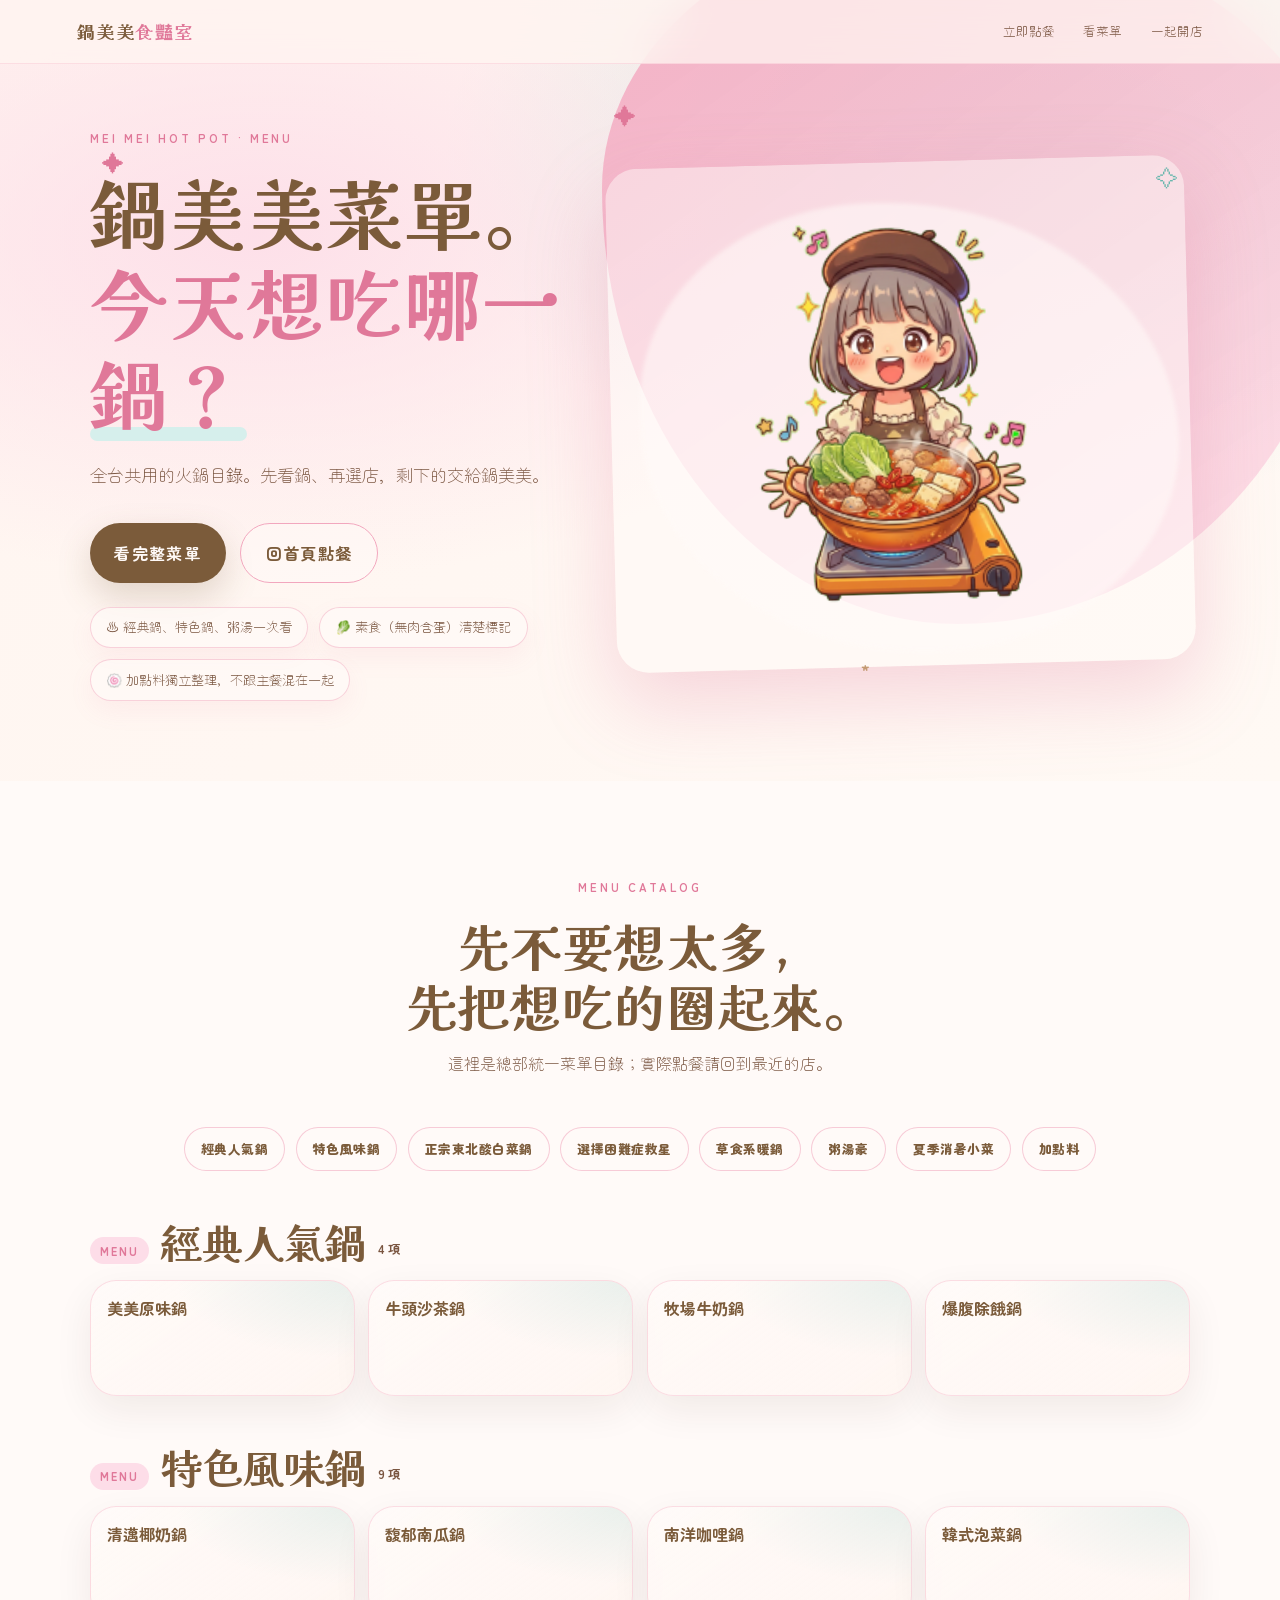
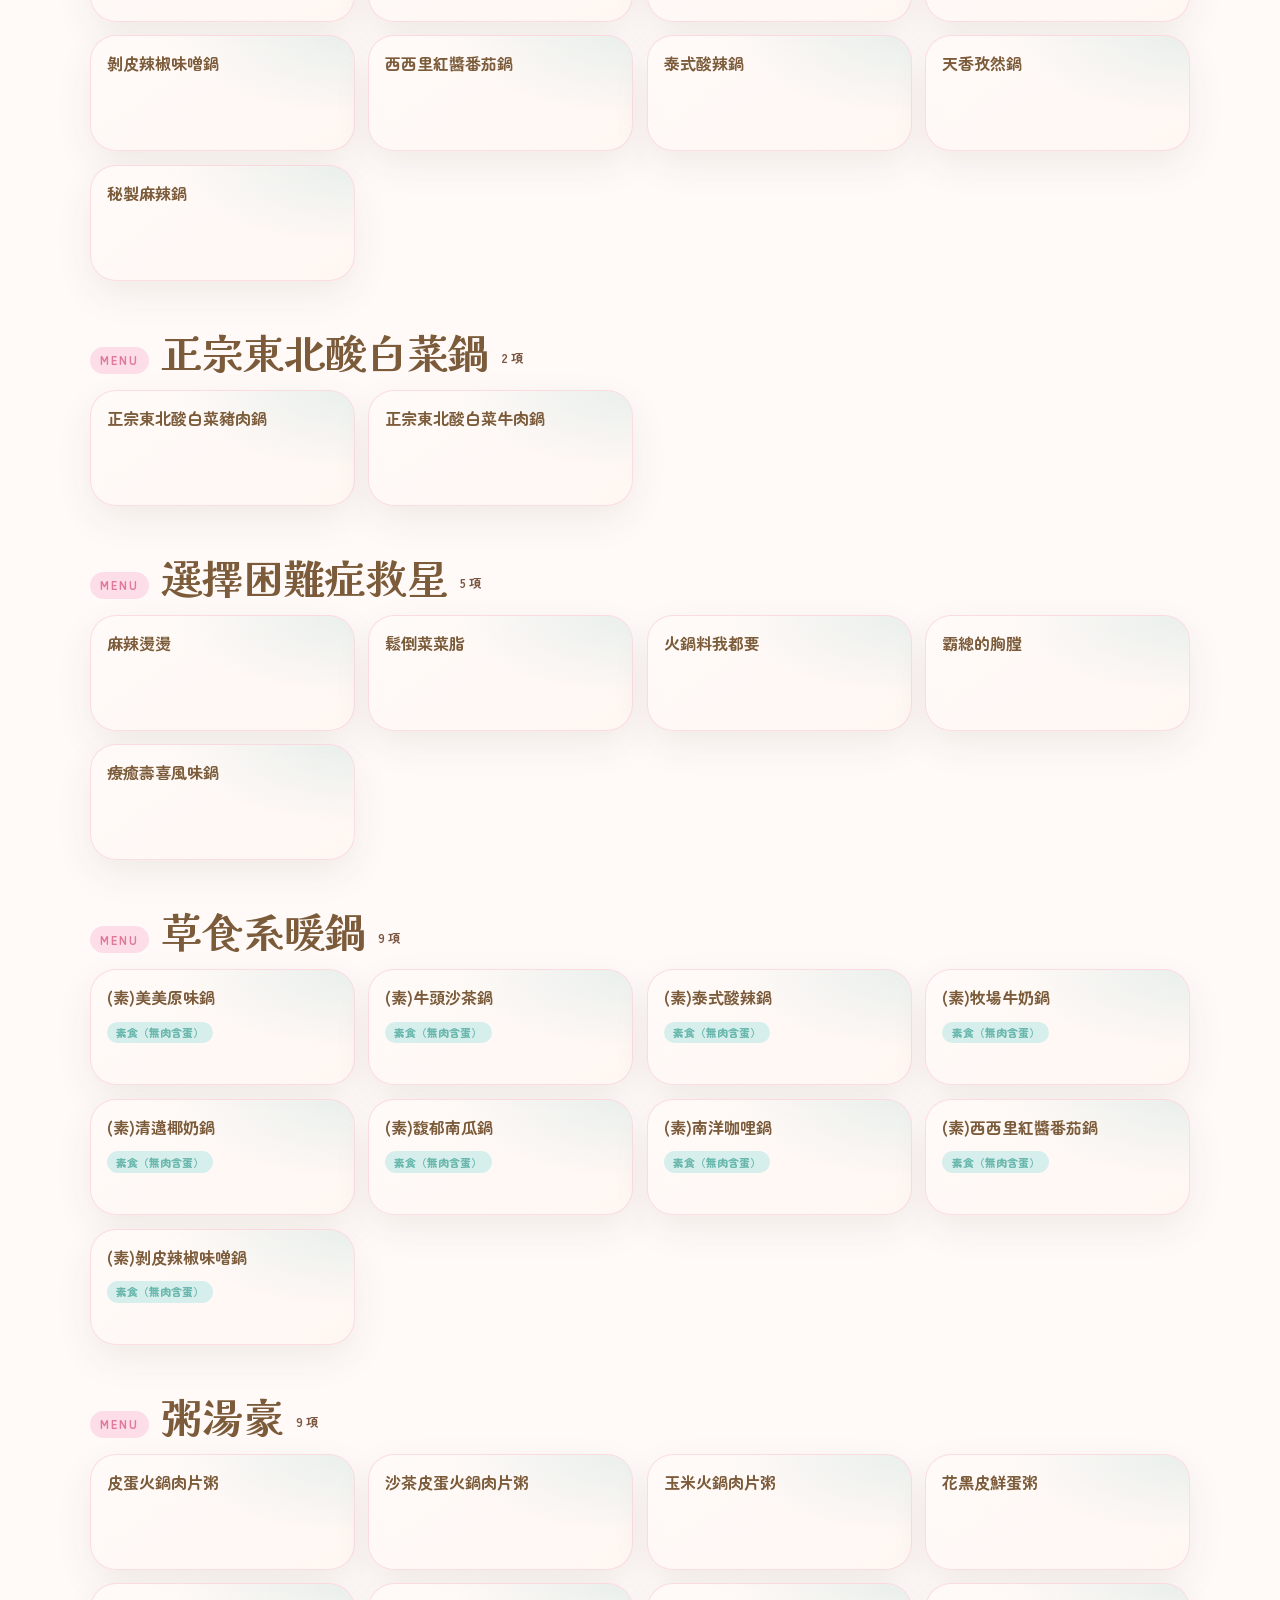
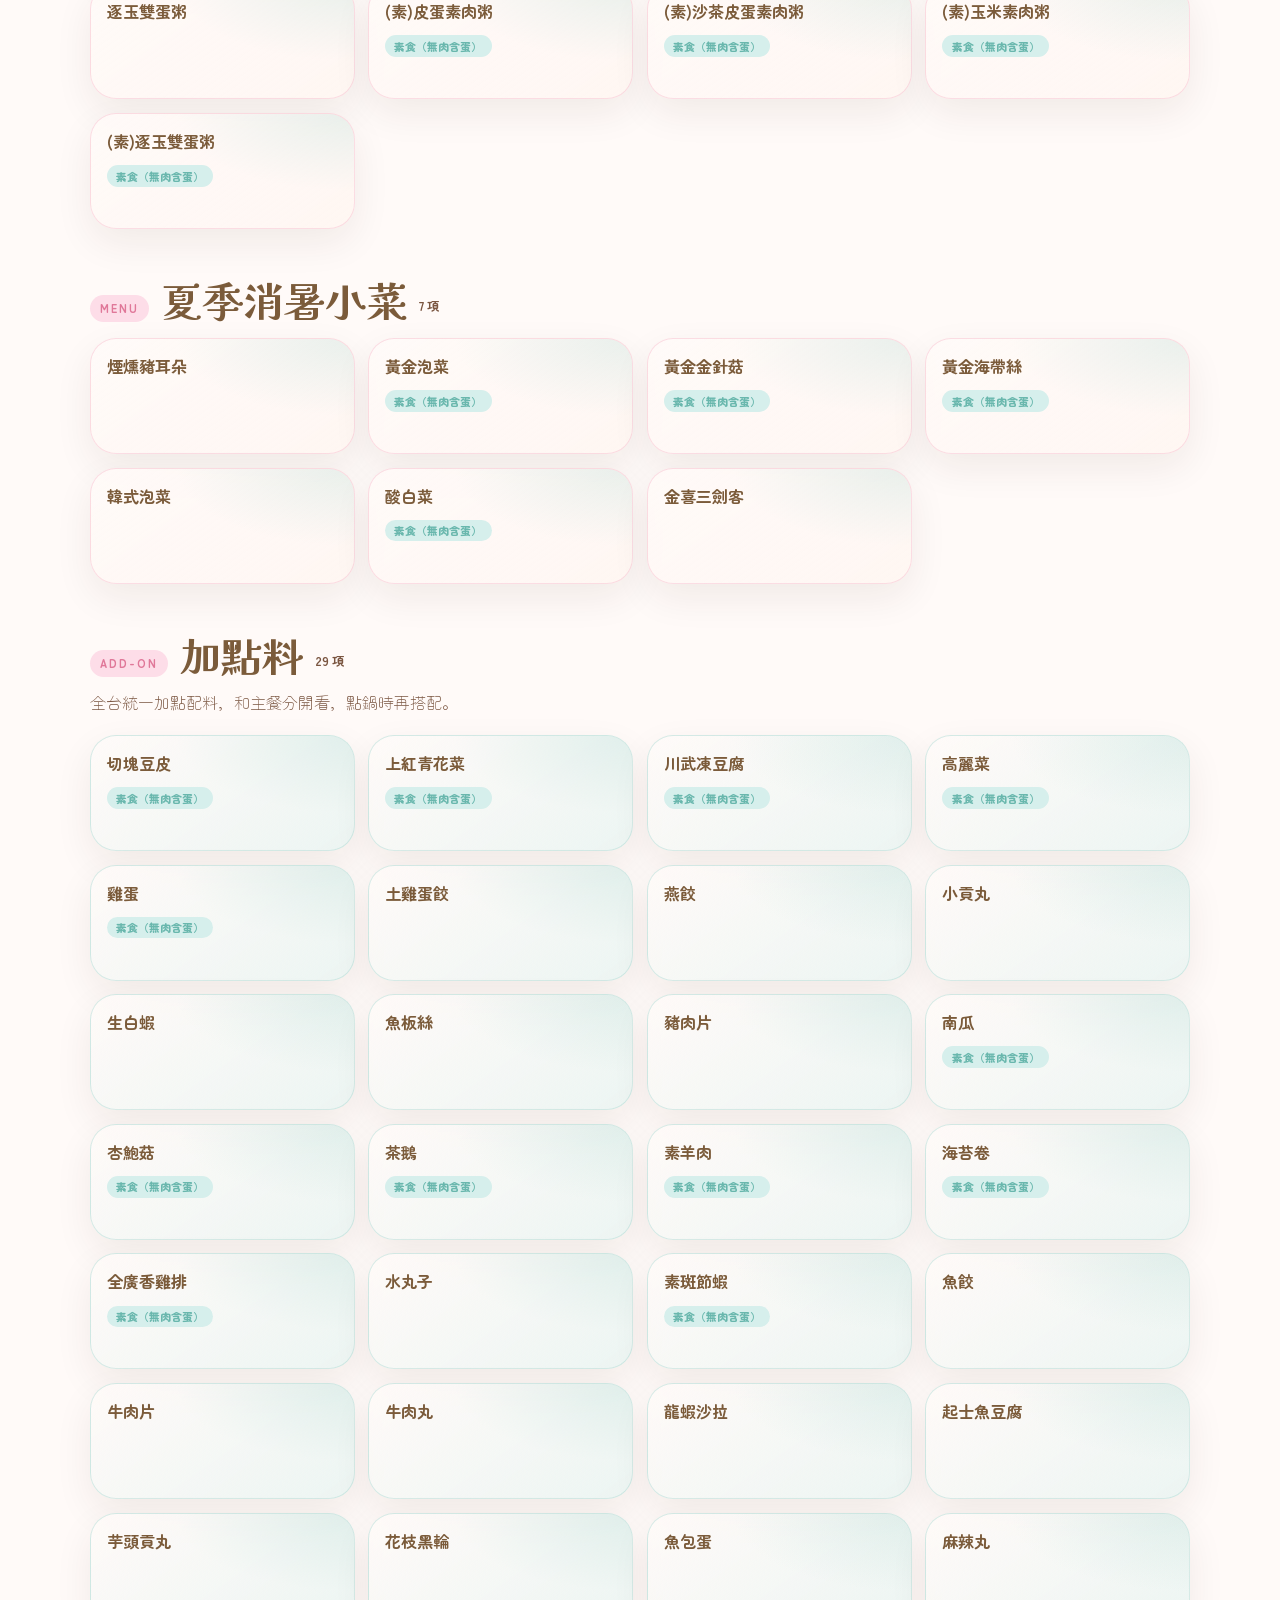
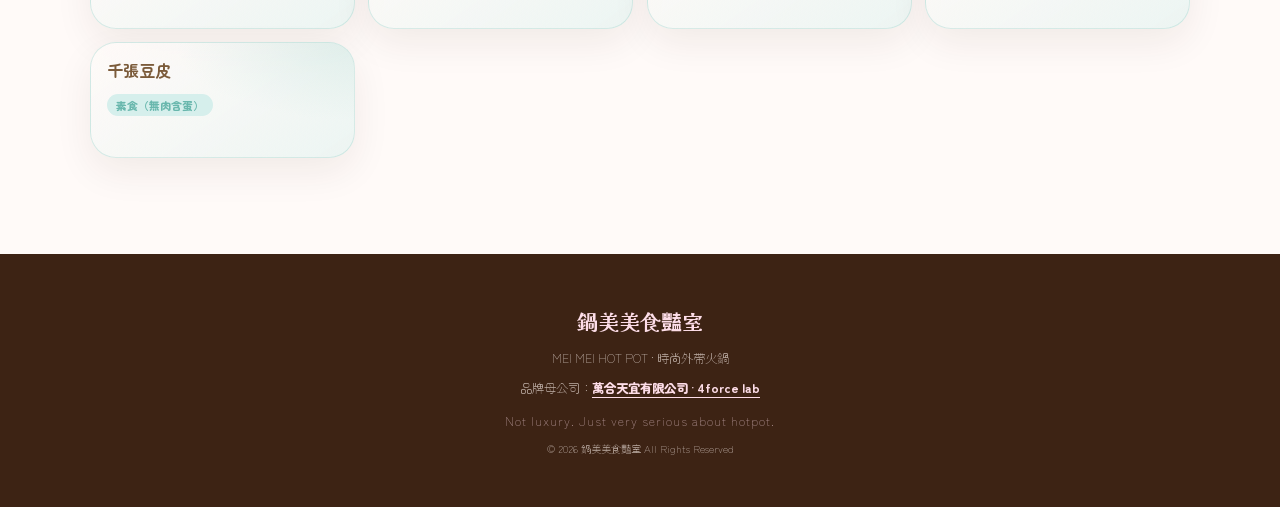
==== menu/index.html @ d46d9b72 "Add shared menu page and store schema graph" ====
<!DOCTYPE html>
<html lang="zh-TW">
<head>
<meta charset="UTF-8">
<meta name="viewport" content="width=device-width, initial-scale=1.0">
<title>鍋美美菜單｜全台統一火鍋目錄</title>
<meta name="description" content="鍋美美食豔室全台統一菜單目錄。經典人氣鍋、特色風味鍋、草食系暖鍋、粥湯與加點料，一次看清楚。">
<meta name="robots" content="index, follow">
<link rel="canonical" href="https://love.4force.com.tw/menu/">
<meta property="og:type" content="website">
<meta property="og:url" content="https://love.4force.com.tw/menu/">
<meta property="og:title" content="鍋美美菜單｜全台統一火鍋目錄">
<meta property="og:description" content="想吃什麼鍋，先來這裡看一眼。鍋美美全台共用菜單目錄。">
<meta property="og:image" content="https://love.4force.com.tw/images/og-image.jpeg">
<meta property="og:locale" content="zh_TW">
<meta property="og:site_name" content="鍋美美食豔室">
<meta name="twitter:card" content="summary_large_image">
<meta name="twitter:title" content="鍋美美菜單｜全台統一火鍋目錄">
<meta name="twitter:description" content="經典人氣鍋、特色風味鍋、草食系暖鍋、粥湯與加點料。">
<meta name="twitter:image" content="https://love.4force.com.tw/images/og-image.jpeg">
<script type="application/ld+json">
{
  "@context": "https://schema.org",
  "@type": "Menu",
  "@id": "https://love.4force.com.tw/menu/#menu",
  "name": "鍋美美食豔室全台統一菜單",
  "url": "https://love.4force.com.tw/menu/",
  "inLanguage": "zh-TW",
  "hasMenuItem": [
    {
      "@id": "https://love.4force.com.tw/menu/#item-meimei_original"
    },
    {
      "@id": "https://love.4force.com.tw/menu/#item-niutou_shacha"
    },
    {
      "@id": "https://love.4force.com.tw/menu/#item-milk_pot"
    },
    {
      "@id": "https://love.4force.com.tw/menu/#item-baofu"
    },
    {
      "@id": "https://love.4force.com.tw/menu/#item-chiangmai_coconut"
    },
    {
      "@id": "https://love.4force.com.tw/menu/#item-pumpkin"
    },
    {
      "@id": "https://love.4force.com.tw/menu/#item-nanyang_curry"
    },
    {
      "@id": "https://love.4force.com.tw/menu/#item-kimchi_pot"
    },
    {
      "@id": "https://love.4force.com.tw/menu/#item-bopi_miso"
    },
    {
      "@id": "https://love.4force.com.tw/menu/#item-sicily_tomato"
    },
    {
      "@id": "https://love.4force.com.tw/menu/#item-thai_sour"
    },
    {
      "@id": "https://love.4force.com.tw/menu/#item-cumin"
    },
    {
      "@id": "https://love.4force.com.tw/menu/#item-mala"
    },
    {
      "@id": "https://love.4force.com.tw/menu/#item-sauerkraut_pork"
    },
    {
      "@id": "https://love.4force.com.tw/menu/#item-sauerkraut_beef"
    },
    {
      "@id": "https://love.4force.com.tw/menu/#item-malatangtang"
    },
    {
      "@id": "https://love.4force.com.tw/menu/#item-songdao"
    },
    {
      "@id": "https://love.4force.com.tw/menu/#item-all_ingredients"
    },
    {
      "@id": "https://love.4force.com.tw/menu/#item-bazong"
    },
    {
      "@id": "https://love.4force.com.tw/menu/#item-sukiyaki"
    },
    {
      "@id": "https://love.4force.com.tw/menu/#item-congee_century"
    },
    {
      "@id": "https://love.4force.com.tw/menu/#item-congee_shacha"
    },
    {
      "@id": "https://love.4force.com.tw/menu/#item-congee_corn"
    },
    {
      "@id": "https://love.4force.com.tw/menu/#item-congee_huahei"
    },
    {
      "@id": "https://love.4force.com.tw/menu/#item-congee_double_egg"
    },
    {
      "@id": "https://love.4force.com.tw/menu/#item-side_pig_ear"
    },
    {
      "@id": "https://love.4force.com.tw/menu/#item-side_golden_kimchi"
    },
    {
      "@id": "https://love.4force.com.tw/menu/#item-side_golden_mushroom"
    },
    {
      "@id": "https://love.4force.com.tw/menu/#item-side_golden_seaweed"
    },
    {
      "@id": "https://love.4force.com.tw/menu/#item-side_kr_kimchi"
    },
    {
      "@id": "https://love.4force.com.tw/menu/#item-side_sauerkraut"
    },
    {
      "@id": "https://love.4force.com.tw/menu/#item-side_jinxi_trio"
    },
    {
      "@id": "https://love.4force.com.tw/menu/#item-veg_original"
    },
    {
      "@id": "https://love.4force.com.tw/menu/#item-veg_niutou"
    },
    {
      "@id": "https://love.4force.com.tw/menu/#item-veg_thai"
    },
    {
      "@id": "https://love.4force.com.tw/menu/#item-veg_milk"
    },
    {
      "@id": "https://love.4force.com.tw/menu/#item-veg_coconut"
    },
    {
      "@id": "https://love.4force.com.tw/menu/#item-veg_pumpkin"
    },
    {
      "@id": "https://love.4force.com.tw/menu/#item-veg_curry"
    },
    {
      "@id": "https://love.4force.com.tw/menu/#item-veg_tomato"
    },
    {
      "@id": "https://love.4force.com.tw/menu/#item-veg_miso"
    },
    {
      "@id": "https://love.4force.com.tw/menu/#item-veg_congee_century"
    },
    {
      "@id": "https://love.4force.com.tw/menu/#item-veg_congee_shacha"
    },
    {
      "@id": "https://love.4force.com.tw/menu/#item-veg_congee_corn"
    },
    {
      "@id": "https://love.4force.com.tw/menu/#item-veg_congee_double_egg"
    }
  ],
  "hasMenuSection": [
    {
      "@type": "MenuSection",
      "@id": "https://love.4force.com.tw/menu/#section-signature",
      "name": "經典人氣鍋",
      "hasMenuItem": [
        {
          "@type": "MenuItem",
          "@id": "https://love.4force.com.tw/menu/#item-meimei_original",
          "name": "美美原味鍋"
        },
        {
          "@type": "MenuItem",
          "@id": "https://love.4force.com.tw/menu/#item-niutou_shacha",
          "name": "牛頭沙茶鍋",
          "alternateName": [
            "沙茶牛頭鍋"
          ]
        },
        {
          "@type": "MenuItem",
          "@id": "https://love.4force.com.tw/menu/#item-milk_pot",
          "name": "牧場牛奶鍋"
        },
        {
          "@type": "MenuItem",
          "@id": "https://love.4force.com.tw/menu/#item-baofu",
          "name": "爆腹除餓鍋"
        }
      ]
    },
    {
      "@type": "MenuSection",
      "@id": "https://love.4force.com.tw/menu/#section-specialty",
      "name": "特色風味鍋",
      "hasMenuItem": [
        {
          "@type": "MenuItem",
          "@id": "https://love.4force.com.tw/menu/#item-chiangmai_coconut",
          "name": "清邁椰奶鍋"
        },
        {
          "@type": "MenuItem",
          "@id": "https://love.4force.com.tw/menu/#item-pumpkin",
          "name": "馥郁南瓜鍋"
        },
        {
          "@type": "MenuItem",
          "@id": "https://love.4force.com.tw/menu/#item-nanyang_curry",
          "name": "南洋咖哩鍋"
        },
        {
          "@type": "MenuItem",
          "@id": "https://love.4force.com.tw/menu/#item-kimchi_pot",
          "name": "韓式泡菜鍋"
        },
        {
          "@type": "MenuItem",
          "@id": "https://love.4force.com.tw/menu/#item-bopi_miso",
          "name": "剝皮辣椒味噌鍋"
        },
        {
          "@type": "MenuItem",
          "@id": "https://love.4force.com.tw/menu/#item-sicily_tomato",
          "name": "西西里紅醬番茄鍋",
          "alternateName": [
            "西西里紅醬蕃茄鍋"
          ]
        },
        {
          "@type": "MenuItem",
          "@id": "https://love.4force.com.tw/menu/#item-thai_sour",
          "name": "泰式酸辣鍋"
        },
        {
          "@type": "MenuItem",
          "@id": "https://love.4force.com.tw/menu/#item-cumin",
          "name": "天香孜然鍋"
        },
        {
          "@type": "MenuItem",
          "@id": "https://love.4force.com.tw/menu/#item-mala",
          "name": "秘製麻辣鍋"
        }
      ]
    },
    {
      "@type": "MenuSection",
      "@id": "https://love.4force.com.tw/menu/#section-sauerkraut",
      "name": "正宗東北酸白菜鍋",
      "hasMenuItem": [
        {
          "@type": "MenuItem",
          "@id": "https://love.4force.com.tw/menu/#item-sauerkraut_pork",
          "name": "正宗東北酸白菜豬肉鍋",
          "alternateName": [
            "酸白菜豬肉鍋"
          ]
        },
        {
          "@type": "MenuItem",
          "@id": "https://love.4force.com.tw/menu/#item-sauerkraut_beef",
          "name": "正宗東北酸白菜牛肉鍋",
          "alternateName": [
            "酸白菜牛肉鍋"
          ]
        }
      ]
    },
    {
      "@type": "MenuSection",
      "@id": "https://love.4force.com.tw/menu/#section-choice_saver",
      "name": "選擇困難症救星",
      "hasMenuItem": [
        {
          "@type": "MenuItem",
          "@id": "https://love.4force.com.tw/menu/#item-malatangtang",
          "name": "麻辣燙燙"
        },
        {
          "@type": "MenuItem",
          "@id": "https://love.4force.com.tw/menu/#item-songdao",
          "name": "鬆倒菜菜脂"
        },
        {
          "@type": "MenuItem",
          "@id": "https://love.4force.com.tw/menu/#item-all_ingredients",
          "name": "火鍋料我都要"
        },
        {
          "@type": "MenuItem",
          "@id": "https://love.4force.com.tw/menu/#item-bazong",
          "name": "霸總的胸膛"
        },
        {
          "@type": "MenuItem",
          "@id": "https://love.4force.com.tw/menu/#item-sukiyaki",
          "name": "療癒壽喜風味鍋"
        }
      ]
    },
    {
      "@type": "MenuSection",
      "@id": "https://love.4force.com.tw/menu/#section-veg_pot",
      "name": "草食系暖鍋",
      "hasMenuItem": [
        {
          "@type": "MenuItem",
          "@id": "https://love.4force.com.tw/menu/#item-veg_original",
          "name": "(素)美美原味鍋",
          "suitableForDiet": "https://schema.org/VegetarianDiet"
        },
        {
          "@type": "MenuItem",
          "@id": "https://love.4force.com.tw/menu/#item-veg_niutou",
          "name": "(素)牛頭沙茶鍋",
          "alternateName": [
            "(素)沙茶牛頭鍋"
          ],
          "suitableForDiet": "https://schema.org/VegetarianDiet"
        },
        {
          "@type": "MenuItem",
          "@id": "https://love.4force.com.tw/menu/#item-veg_thai",
          "name": "(素)泰式酸辣鍋",
          "suitableForDiet": "https://schema.org/VegetarianDiet"
        },
        {
          "@type": "MenuItem",
          "@id": "https://love.4force.com.tw/menu/#item-veg_milk",
          "name": "(素)牧場牛奶鍋",
          "suitableForDiet": "https://schema.org/VegetarianDiet"
        },
        {
          "@type": "MenuItem",
          "@id": "https://love.4force.com.tw/menu/#item-veg_coconut",
          "name": "(素)清邁椰奶鍋",
          "suitableForDiet": "https://schema.org/VegetarianDiet"
        },
        {
          "@type": "MenuItem",
          "@id": "https://love.4force.com.tw/menu/#item-veg_pumpkin",
          "name": "(素)馥郁南瓜鍋",
          "suitableForDiet": "https://schema.org/VegetarianDiet"
        },
        {
          "@type": "MenuItem",
          "@id": "https://love.4force.com.tw/menu/#item-veg_curry",
          "name": "(素)南洋咖哩鍋",
          "suitableForDiet": "https://schema.org/VegetarianDiet"
        },
        {
          "@type": "MenuItem",
          "@id": "https://love.4force.com.tw/menu/#item-veg_tomato",
          "name": "(素)西西里紅醬番茄鍋",
          "alternateName": [
            "(素)西西里紅醬蕃茄鍋"
          ],
          "suitableForDiet": "https://schema.org/VegetarianDiet"
        },
        {
          "@type": "MenuItem",
          "@id": "https://love.4force.com.tw/menu/#item-veg_miso",
          "name": "(素)剝皮辣椒味噌鍋",
          "suitableForDiet": "https://schema.org/VegetarianDiet"
        }
      ]
    },
    {
      "@type": "MenuSection",
      "@id": "https://love.4force.com.tw/menu/#section-porridge",
      "name": "粥湯豪",
      "hasMenuItem": [
        {
          "@type": "MenuItem",
          "@id": "https://love.4force.com.tw/menu/#item-congee_century",
          "name": "皮蛋火鍋肉片粥"
        },
        {
          "@type": "MenuItem",
          "@id": "https://love.4force.com.tw/menu/#item-congee_shacha",
          "name": "沙茶皮蛋火鍋肉片粥"
        },
        {
          "@type": "MenuItem",
          "@id": "https://love.4force.com.tw/menu/#item-congee_corn",
          "name": "玉米火鍋肉片粥"
        },
        {
          "@type": "MenuItem",
          "@id": "https://love.4force.com.tw/menu/#item-congee_huahei",
          "name": "花黑皮鮮蛋粥"
        },
        {
          "@type": "MenuItem",
          "@id": "https://love.4force.com.tw/menu/#item-congee_double_egg",
          "name": "逐玉雙蛋粥"
        },
        {
          "@type": "MenuItem",
          "@id": "https://love.4force.com.tw/menu/#item-veg_congee_century",
          "name": "(素)皮蛋素肉粥",
          "suitableForDiet": "https://schema.org/VegetarianDiet"
        },
        {
          "@type": "MenuItem",
          "@id": "https://love.4force.com.tw/menu/#item-veg_congee_shacha",
          "name": "(素)沙茶皮蛋素肉粥",
          "suitableForDiet": "https://schema.org/VegetarianDiet"
        },
        {
          "@type": "MenuItem",
          "@id": "https://love.4force.com.tw/menu/#item-veg_congee_corn",
          "name": "(素)玉米素肉粥",
          "suitableForDiet": "https://schema.org/VegetarianDiet"
        },
        {
          "@type": "MenuItem",
          "@id": "https://love.4force.com.tw/menu/#item-veg_congee_double_egg",
          "name": "(素)逐玉雙蛋粥",
          "suitableForDiet": "https://schema.org/VegetarianDiet"
        }
      ]
    },
    {
      "@type": "MenuSection",
      "@id": "https://love.4force.com.tw/menu/#section-side",
      "name": "夏季消暑小菜",
      "hasMenuItem": [
        {
          "@type": "MenuItem",
          "@id": "https://love.4force.com.tw/menu/#item-side_pig_ear",
          "name": "煙燻豬耳朵"
        },
        {
          "@type": "MenuItem",
          "@id": "https://love.4force.com.tw/menu/#item-side_golden_kimchi",
          "name": "黃金泡菜",
          "suitableForDiet": "https://schema.org/VegetarianDiet"
        },
        {
          "@type": "MenuItem",
          "@id": "https://love.4force.com.tw/menu/#item-side_golden_mushroom",
          "name": "黃金金針菇",
          "suitableForDiet": "https://schema.org/VegetarianDiet"
        },
        {
          "@type": "MenuItem",
          "@id": "https://love.4force.com.tw/menu/#item-side_golden_seaweed",
          "name": "黃金海帶絲",
          "suitableForDiet": "https://schema.org/VegetarianDiet"
        },
        {
          "@type": "MenuItem",
          "@id": "https://love.4force.com.tw/menu/#item-side_kr_kimchi",
          "name": "韓式泡菜"
        },
        {
          "@type": "MenuItem",
          "@id": "https://love.4force.com.tw/menu/#item-side_sauerkraut",
          "name": "酸白菜",
          "suitableForDiet": "https://schema.org/VegetarianDiet"
        },
        {
          "@type": "MenuItem",
          "@id": "https://love.4force.com.tw/menu/#item-side_jinxi_trio",
          "name": "金喜三劍客"
        }
      ]
    },
    {
      "@type": "MenuSection",
      "@id": "https://love.4force.com.tw/menu/#section-addon",
      "name": "加點料",
      "hasMenuItem": [
        {
          "@type": "MenuItem",
          "@id": "https://love.4force.com.tw/menu/#item-addon_01",
          "name": "切塊豆皮",
          "suitableForDiet": "https://schema.org/VegetarianDiet"
        },
        {
          "@type": "MenuItem",
          "@id": "https://love.4force.com.tw/menu/#item-addon_02",
          "name": "上紅青花菜",
          "suitableForDiet": "https://schema.org/VegetarianDiet"
        },
        {
          "@type": "MenuItem",
          "@id": "https://love.4force.com.tw/menu/#item-addon_03",
          "name": "川武凍豆腐",
          "suitableForDiet": "https://schema.org/VegetarianDiet"
        },
        {
          "@type": "MenuItem",
          "@id": "https://love.4force.com.tw/menu/#item-addon_04",
          "name": "高麗菜",
          "suitableForDiet": "https://schema.org/VegetarianDiet"
        },
        {
          "@type": "MenuItem",
          "@id": "https://love.4force.com.tw/menu/#item-addon_05",
          "name": "雞蛋",
          "suitableForDiet": "https://schema.org/VegetarianDiet"
        },
        {
          "@type": "MenuItem",
          "@id": "https://love.4force.com.tw/menu/#item-addon_06",
          "name": "土雞蛋餃"
        },
        {
          "@type": "MenuItem",
          "@id": "https://love.4force.com.tw/menu/#item-addon_07",
          "name": "燕餃"
        },
        {
          "@type": "MenuItem",
          "@id": "https://love.4force.com.tw/menu/#item-addon_08",
          "name": "小貢丸"
        },
        {
          "@type": "MenuItem",
          "@id": "https://love.4force.com.tw/menu/#item-addon_09",
          "name": "生白蝦"
        },
        {
          "@type": "MenuItem",
          "@id": "https://love.4force.com.tw/menu/#item-addon_10",
          "name": "魚板絲"
        },
        {
          "@type": "MenuItem",
          "@id": "https://love.4force.com.tw/menu/#item-addon_11",
          "name": "豬肉片"
        },
        {
          "@type": "MenuItem",
          "@id": "https://love.4force.com.tw/menu/#item-addon_12",
          "name": "南瓜",
          "suitableForDiet": "https://schema.org/VegetarianDiet"
        },
        {
          "@type": "MenuItem",
          "@id": "https://love.4force.com.tw/menu/#item-addon_13",
          "name": "杏鮑菇",
          "suitableForDiet": "https://schema.org/VegetarianDiet"
        },
        {
          "@type": "MenuItem",
          "@id": "https://love.4force.com.tw/menu/#item-addon_14",
          "name": "茶鵝",
          "suitableForDiet": "https://schema.org/VegetarianDiet"
        },
        {
          "@type": "MenuItem",
          "@id": "https://love.4force.com.tw/menu/#item-addon_15",
          "name": "素羊肉",
          "suitableForDiet": "https://schema.org/VegetarianDiet"
        },
        {
          "@type": "MenuItem",
          "@id": "https://love.4force.com.tw/menu/#item-addon_16",
          "name": "海苔卷",
          "suitableForDiet": "https://schema.org/VegetarianDiet"
        },
        {
          "@type": "MenuItem",
          "@id": "https://love.4force.com.tw/menu/#item-addon_17",
          "name": "全廣香雞排",
          "suitableForDiet": "https://schema.org/VegetarianDiet"
        },
        {
          "@type": "MenuItem",
          "@id": "https://love.4force.com.tw/menu/#item-addon_18",
          "name": "水丸子"
        },
        {
          "@type": "MenuItem",
          "@id": "https://love.4force.com.tw/menu/#item-addon_19",
          "name": "素斑節蝦",
          "suitableForDiet": "https://schema.org/VegetarianDiet"
        },
        {
          "@type": "MenuItem",
          "@id": "https://love.4force.com.tw/menu/#item-addon_20",
          "name": "魚餃"
        },
        {
          "@type": "MenuItem",
          "@id": "https://love.4force.com.tw/menu/#item-addon_21",
          "name": "牛肉片"
        },
        {
          "@type": "MenuItem",
          "@id": "https://love.4force.com.tw/menu/#item-addon_22",
          "name": "牛肉丸"
        },
        {
          "@type": "MenuItem",
          "@id": "https://love.4force.com.tw/menu/#item-addon_23",
          "name": "龍蝦沙拉"
        },
        {
          "@type": "MenuItem",
          "@id": "https://love.4force.com.tw/menu/#item-addon_24",
          "name": "起士魚豆腐"
        },
        {
          "@type": "MenuItem",
          "@id": "https://love.4force.com.tw/menu/#item-addon_25",
          "name": "芋頭貢丸"
        },
        {
          "@type": "MenuItem",
          "@id": "https://love.4force.com.tw/menu/#item-addon_26",
          "name": "花枝黑輪"
        },
        {
          "@type": "MenuItem",
          "@id": "https://love.4force.com.tw/menu/#item-addon_27",
          "name": "魚包蛋"
        },
        {
          "@type": "MenuItem",
          "@id": "https://love.4force.com.tw/menu/#item-addon_28",
          "name": "麻辣丸"
        },
        {
          "@type": "MenuItem",
          "@id": "https://love.4force.com.tw/menu/#item-addon_29",
          "name": "千張豆皮",
          "suitableForDiet": "https://schema.org/VegetarianDiet"
        }
      ],
      "description": "全台統一 add-on 配料，作為火鍋主餐的加點搭配。"
    }
  ]
}
</script>
<!-- Google tag (gtag.js) -->
<script async src="https://www.googletagmanager.com/gtag/js?id=G-9BXZX8ENMZ"></script>
<script>
  window.dataLayer = window.dataLayer || [];
  function gtag(){dataLayer.push(arguments);}
  gtag('js', new Date());
  gtag('config', 'G-9BXZX8ENMZ');
</script>
<link rel="preconnect" href="https://fonts.googleapis.com">
<link rel="preconnect" href="https://fonts.gstatic.com" crossorigin>
<link href="https://fonts.googleapis.com/css2?family=Zen+Maru+Gothic:wght@400;500;700;900&family=Kaisei+Opti:wght@400;700&family=Noto+Sans+TC:wght@300;400;500;700;900&display=swap" rel="stylesheet">
<link rel="stylesheet" href="../css/style.css">
</head>
<body class="menu-page">
<nav class="nav">
  <a class="nav-logo" href="../#hero">鍋美美<span>食豔室</span></a>
  <div class="nav-links">
    <a href="../#order">立即點餐</a>
    <a href="#menu">看菜單</a>
    <a href="../#franchise">一起開店</a>
  </div>
</nav>
<a class="mobile-order" href="../#order">今天辛苦了，點一鍋</a>

<section class="hero menu-hero melt-bg">
  <div class="hero-copy reveal">
    <p class="eyebrow">MEI MEI HOT POT · MENU</p>
    <h1>鍋美美菜單。<br><span>今天想吃哪一鍋？</span></h1>
    <p class="hero-lead">全台共用的火鍋目錄。先看鍋、再選店，剩下的交給鍋美美。</p>
    <div class="hero-actions">
      <a class="btn primary" href="#menu">看完整菜單</a>
      <a class="btn ghost" href="../#order">回首頁點餐</a>
    </div>
    <div class="proof-strip">
      <span>♨ 經典鍋、特色鍋、粥湯一次看</span>
      <span>🥬 素食（無肉含蛋）清楚標記</span>
      <span>🍥 加點料獨立整理，不跟主餐混在一起</span>
    </div>
  </div>
  <div class="hero-art reveal">
    <div class="cream-orbit"></div>
    <img src="../images/hero-pot.png" alt="鍋美美火鍋菜單">
  </div>
  <span class="sugar s1">✦</span><span class="sugar s2">✧</span><span class="sugar s3">⋆</span><span class="sugar s4">✦</span>
</section>

<main id="menu" class="menu-catalog section-white">
  <div class="section-head reveal">
    <p class="eyebrow">MENU CATALOG</p>
    <h2>先不要想太多，<br>先把想吃的圈起來。</h2>
    <p>這裡是總部統一菜單目錄；實際點餐請回到最近的店。</p>
  </div>
  <div class="menu-category-nav reveal" aria-label="菜單分類">
        <a href="#signature">經典人氣鍋</a>
        <a href="#specialty">特色風味鍋</a>
        <a href="#sauerkraut">正宗東北酸白菜鍋</a>
        <a href="#choice_saver">選擇困難症救星</a>
        <a href="#veg_pot">草食系暖鍋</a>
        <a href="#porridge">粥湯豪</a>
        <a href="#side">夏季消暑小菜</a>
        <a href="#addon">加點料</a>
  </div>
  <div class="menu-category-stack">
    <section id="signature" class="menu-category-section reveal">
      <div class="menu-section-title">
        <span>MENU</span>
        <h2>經典人氣鍋</h2>
        <small>4 項</small>
      </div>
      
      <div class="menu-item-grid">
        <article class="menu-item-card" data-item-id="meimei_original">
          <div class="menu-item-name">
            <h3>美美原味鍋</h3>
          </div>
          
        </article>
        <article class="menu-item-card" data-item-id="niutou_shacha">
          <div class="menu-item-name">
            <h3>牛頭沙茶鍋</h3>
          </div>
          
        </article>
        <article class="menu-item-card" data-item-id="milk_pot">
          <div class="menu-item-name">
            <h3>牧場牛奶鍋</h3>
          </div>
          
        </article>
        <article class="menu-item-card" data-item-id="baofu">
          <div class="menu-item-name">
            <h3>爆腹除餓鍋</h3>
          </div>
          
        </article>
      </div>
    </section>
    <section id="specialty" class="menu-category-section reveal">
      <div class="menu-section-title">
        <span>MENU</span>
        <h2>特色風味鍋</h2>
        <small>9 項</small>
      </div>
      
      <div class="menu-item-grid">
        <article class="menu-item-card" data-item-id="chiangmai_coconut">
          <div class="menu-item-name">
            <h3>清邁椰奶鍋</h3>
          </div>
          
        </article>
        <article class="menu-item-card" data-item-id="pumpkin">
          <div class="menu-item-name">
            <h3>馥郁南瓜鍋</h3>
          </div>
          
        </article>
        <article class="menu-item-card" data-item-id="nanyang_curry">
          <div class="menu-item-name">
            <h3>南洋咖哩鍋</h3>
          </div>
          
        </article>
        <article class="menu-item-card" data-item-id="kimchi_pot">
          <div class="menu-item-name">
            <h3>韓式泡菜鍋</h3>
          </div>
          
        </article>
        <article class="menu-item-card" data-item-id="bopi_miso">
          <div class="menu-item-name">
            <h3>剝皮辣椒味噌鍋</h3>
          </div>
          
        </article>
        <article class="menu-item-card" data-item-id="sicily_tomato">
          <div class="menu-item-name">
            <h3>西西里紅醬番茄鍋</h3>
          </div>
          
        </article>
        <article class="menu-item-card" data-item-id="thai_sour">
          <div class="menu-item-name">
            <h3>泰式酸辣鍋</h3>
          </div>
          
        </article>
        <article class="menu-item-card" data-item-id="cumin">
          <div class="menu-item-name">
            <h3>天香孜然鍋</h3>
          </div>
          
        </article>
        <article class="menu-item-card" data-item-id="mala">
          <div class="menu-item-name">
            <h3>秘製麻辣鍋</h3>
          </div>
          
        </article>
      </div>
    </section>
    <section id="sauerkraut" class="menu-category-section reveal">
      <div class="menu-section-title">
        <span>MENU</span>
        <h2>正宗東北酸白菜鍋</h2>
        <small>2 項</small>
      </div>
      
      <div class="menu-item-grid">
        <article class="menu-item-card" data-item-id="sauerkraut_pork">
          <div class="menu-item-name">
            <h3>正宗東北酸白菜豬肉鍋</h3>
          </div>
          
        </article>
        <article class="menu-item-card" data-item-id="sauerkraut_beef">
          <div class="menu-item-name">
            <h3>正宗東北酸白菜牛肉鍋</h3>
          </div>
          
        </article>
      </div>
    </section>
    <section id="choice_saver" class="menu-category-section reveal">
      <div class="menu-section-title">
        <span>MENU</span>
        <h2>選擇困難症救星</h2>
        <small>5 項</small>
      </div>
      
      <div class="menu-item-grid">
        <article class="menu-item-card" data-item-id="malatangtang">
          <div class="menu-item-name">
            <h3>麻辣燙燙</h3>
          </div>
          
        </article>
        <article class="menu-item-card" data-item-id="songdao">
          <div class="menu-item-name">
            <h3>鬆倒菜菜脂</h3>
          </div>
          
        </article>
        <article class="menu-item-card" data-item-id="all_ingredients">
          <div class="menu-item-name">
            <h3>火鍋料我都要</h3>
          </div>
          
        </article>
        <article class="menu-item-card" data-item-id="bazong">
          <div class="menu-item-name">
            <h3>霸總的胸膛</h3>
          </div>
          
        </article>
        <article class="menu-item-card" data-item-id="sukiyaki">
          <div class="menu-item-name">
            <h3>療癒壽喜風味鍋</h3>
          </div>
          
        </article>
      </div>
    </section>
    <section id="veg_pot" class="menu-category-section reveal">
      <div class="menu-section-title">
        <span>MENU</span>
        <h2>草食系暖鍋</h2>
        <small>9 項</small>
      </div>
      
      <div class="menu-item-grid">
        <article class="menu-item-card is-vegetarian" data-item-id="veg_original">
          <div class="menu-item-name">
            <h3>(素)美美原味鍋</h3>
          </div>
          <div class="menu-item-tags"><span class="menu-tag veg">素食（無肉含蛋）</span></div>
        </article>
        <article class="menu-item-card is-vegetarian" data-item-id="veg_niutou">
          <div class="menu-item-name">
            <h3>(素)牛頭沙茶鍋</h3>
          </div>
          <div class="menu-item-tags"><span class="menu-tag veg">素食（無肉含蛋）</span></div>
        </article>
        <article class="menu-item-card is-vegetarian" data-item-id="veg_thai">
          <div class="menu-item-name">
            <h3>(素)泰式酸辣鍋</h3>
          </div>
          <div class="menu-item-tags"><span class="menu-tag veg">素食（無肉含蛋）</span></div>
        </article>
        <article class="menu-item-card is-vegetarian" data-item-id="veg_milk">
          <div class="menu-item-name">
            <h3>(素)牧場牛奶鍋</h3>
          </div>
          <div class="menu-item-tags"><span class="menu-tag veg">素食（無肉含蛋）</span></div>
        </article>
        <article class="menu-item-card is-vegetarian" data-item-id="veg_coconut">
          <div class="menu-item-name">
            <h3>(素)清邁椰奶鍋</h3>
          </div>
          <div class="menu-item-tags"><span class="menu-tag veg">素食（無肉含蛋）</span></div>
        </article>
        <article class="menu-item-card is-vegetarian" data-item-id="veg_pumpkin">
          <div class="menu-item-name">
            <h3>(素)馥郁南瓜鍋</h3>
          </div>
          <div class="menu-item-tags"><span class="menu-tag veg">素食（無肉含蛋）</span></div>
        </article>
        <article class="menu-item-card is-vegetarian" data-item-id="veg_curry">
          <div class="menu-item-name">
            <h3>(素)南洋咖哩鍋</h3>
          </div>
          <div class="menu-item-tags"><span class="menu-tag veg">素食（無肉含蛋）</span></div>
        </article>
        <article class="menu-item-card is-vegetarian" data-item-id="veg_tomato">
          <div class="menu-item-name">
            <h3>(素)西西里紅醬番茄鍋</h3>
          </div>
          <div class="menu-item-tags"><span class="menu-tag veg">素食（無肉含蛋）</span></div>
        </article>
        <article class="menu-item-card is-vegetarian" data-item-id="veg_miso">
          <div class="menu-item-name">
            <h3>(素)剝皮辣椒味噌鍋</h3>
          </div>
          <div class="menu-item-tags"><span class="menu-tag veg">素食（無肉含蛋）</span></div>
        </article>
      </div>
    </section>
    <section id="porridge" class="menu-category-section reveal">
      <div class="menu-section-title">
        <span>MENU</span>
        <h2>粥湯豪</h2>
        <small>9 項</small>
      </div>
      
      <div class="menu-item-grid">
        <article class="menu-item-card" data-item-id="congee_century">
          <div class="menu-item-name">
            <h3>皮蛋火鍋肉片粥</h3>
          </div>
          
        </article>
        <article class="menu-item-card" data-item-id="congee_shacha">
          <div class="menu-item-name">
            <h3>沙茶皮蛋火鍋肉片粥</h3>
          </div>
          
        </article>
        <article class="menu-item-card" data-item-id="congee_corn">
          <div class="menu-item-name">
            <h3>玉米火鍋肉片粥</h3>
          </div>
          
        </article>
        <article class="menu-item-card" data-item-id="congee_huahei">
          <div class="menu-item-name">
            <h3>花黑皮鮮蛋粥</h3>
          </div>
          
        </article>
        <article class="menu-item-card" data-item-id="congee_double_egg">
          <div class="menu-item-name">
            <h3>逐玉雙蛋粥</h3>
          </div>
          
        </article>
        <article class="menu-item-card is-vegetarian" data-item-id="veg_congee_century">
          <div class="menu-item-name">
            <h3>(素)皮蛋素肉粥</h3>
          </div>
          <div class="menu-item-tags"><span class="menu-tag veg">素食（無肉含蛋）</span></div>
        </article>
        <article class="menu-item-card is-vegetarian" data-item-id="veg_congee_shacha">
          <div class="menu-item-name">
            <h3>(素)沙茶皮蛋素肉粥</h3>
          </div>
          <div class="menu-item-tags"><span class="menu-tag veg">素食（無肉含蛋）</span></div>
        </article>
        <article class="menu-item-card is-vegetarian" data-item-id="veg_congee_corn">
          <div class="menu-item-name">
            <h3>(素)玉米素肉粥</h3>
          </div>
          <div class="menu-item-tags"><span class="menu-tag veg">素食（無肉含蛋）</span></div>
        </article>
        <article class="menu-item-card is-vegetarian" data-item-id="veg_congee_double_egg">
          <div class="menu-item-name">
            <h3>(素)逐玉雙蛋粥</h3>
          </div>
          <div class="menu-item-tags"><span class="menu-tag veg">素食（無肉含蛋）</span></div>
        </article>
      </div>
    </section>
    <section id="side" class="menu-category-section reveal">
      <div class="menu-section-title">
        <span>MENU</span>
        <h2>夏季消暑小菜</h2>
        <small>7 項</small>
      </div>
      
      <div class="menu-item-grid">
        <article class="menu-item-card" data-item-id="side_pig_ear">
          <div class="menu-item-name">
            <h3>煙燻豬耳朵</h3>
          </div>
          
        </article>
        <article class="menu-item-card is-vegetarian" data-item-id="side_golden_kimchi">
          <div class="menu-item-name">
            <h3>黃金泡菜</h3>
          </div>
          <div class="menu-item-tags"><span class="menu-tag veg">素食（無肉含蛋）</span></div>
        </article>
        <article class="menu-item-card is-vegetarian" data-item-id="side_golden_mushroom">
          <div class="menu-item-name">
            <h3>黃金金針菇</h3>
          </div>
          <div class="menu-item-tags"><span class="menu-tag veg">素食（無肉含蛋）</span></div>
        </article>
        <article class="menu-item-card is-vegetarian" data-item-id="side_golden_seaweed">
          <div class="menu-item-name">
            <h3>黃金海帶絲</h3>
          </div>
          <div class="menu-item-tags"><span class="menu-tag veg">素食（無肉含蛋）</span></div>
        </article>
        <article class="menu-item-card" data-item-id="side_kr_kimchi">
          <div class="menu-item-name">
            <h3>韓式泡菜</h3>
          </div>
          
        </article>
        <article class="menu-item-card is-vegetarian" data-item-id="side_sauerkraut">
          <div class="menu-item-name">
            <h3>酸白菜</h3>
          </div>
          <div class="menu-item-tags"><span class="menu-tag veg">素食（無肉含蛋）</span></div>
        </article>
        <article class="menu-item-card" data-item-id="side_jinxi_trio">
          <div class="menu-item-name">
            <h3>金喜三劍客</h3>
          </div>
          
        </article>
      </div>
    </section>
    <section id="addon" class="menu-category-section reveal addon-section">
      <div class="menu-section-title">
        <span>ADD-ON</span>
        <h2>加點料</h2>
        <small>29 項</small>
      </div>
      <p class="menu-section-note">全台統一加點配料，和主餐分開看，點鍋時再搭配。</p>
      <div class="menu-item-grid">
        <article class="menu-item-card is-vegetarian" data-item-id="addon_01">
          <div class="menu-item-name">
            <h3>切塊豆皮</h3>
          </div>
          <div class="menu-item-tags"><span class="menu-tag veg">素食（無肉含蛋）</span></div>
        </article>
        <article class="menu-item-card is-vegetarian" data-item-id="addon_02">
          <div class="menu-item-name">
            <h3>上紅青花菜</h3>
          </div>
          <div class="menu-item-tags"><span class="menu-tag veg">素食（無肉含蛋）</span></div>
        </article>
        <article class="menu-item-card is-vegetarian" data-item-id="addon_03">
          <div class="menu-item-name">
            <h3>川武凍豆腐</h3>
          </div>
          <div class="menu-item-tags"><span class="menu-tag veg">素食（無肉含蛋）</span></div>
        </article>
        <article class="menu-item-card is-vegetarian" data-item-id="addon_04">
          <div class="menu-item-name">
            <h3>高麗菜</h3>
          </div>
          <div class="menu-item-tags"><span class="menu-tag veg">素食（無肉含蛋）</span></div>
        </article>
        <article class="menu-item-card is-vegetarian" data-item-id="addon_05">
          <div class="menu-item-name">
            <h3>雞蛋</h3>
          </div>
          <div class="menu-item-tags"><span class="menu-tag veg">素食（無肉含蛋）</span></div>
        </article>
        <article class="menu-item-card" data-item-id="addon_06">
          <div class="menu-item-name">
            <h3>土雞蛋餃</h3>
          </div>
          
        </article>
        <article class="menu-item-card" data-item-id="addon_07">
          <div class="menu-item-name">
            <h3>燕餃</h3>
          </div>
          
        </article>
        <article class="menu-item-card" data-item-id="addon_08">
          <div class="menu-item-name">
            <h3>小貢丸</h3>
          </div>
          
        </article>
        <article class="menu-item-card" data-item-id="addon_09">
          <div class="menu-item-name">
            <h3>生白蝦</h3>
          </div>
          
        </article>
        <article class="menu-item-card" data-item-id="addon_10">
          <div class="menu-item-name">
            <h3>魚板絲</h3>
          </div>
          
        </article>
        <article class="menu-item-card" data-item-id="addon_11">
          <div class="menu-item-name">
            <h3>豬肉片</h3>
          </div>
          
        </article>
        <article class="menu-item-card is-vegetarian" data-item-id="addon_12">
          <div class="menu-item-name">
            <h3>南瓜</h3>
          </div>
          <div class="menu-item-tags"><span class="menu-tag veg">素食（無肉含蛋）</span></div>
        </article>
        <article class="menu-item-card is-vegetarian" data-item-id="addon_13">
          <div class="menu-item-name">
            <h3>杏鮑菇</h3>
          </div>
          <div class="menu-item-tags"><span class="menu-tag veg">素食（無肉含蛋）</span></div>
        </article>
        <article class="menu-item-card is-vegetarian" data-item-id="addon_14">
          <div class="menu-item-name">
            <h3>茶鵝</h3>
          </div>
          <div class="menu-item-tags"><span class="menu-tag veg">素食（無肉含蛋）</span></div>
        </article>
        <article class="menu-item-card is-vegetarian" data-item-id="addon_15">
          <div class="menu-item-name">
            <h3>素羊肉</h3>
          </div>
          <div class="menu-item-tags"><span class="menu-tag veg">素食（無肉含蛋）</span></div>
        </article>
        <article class="menu-item-card is-vegetarian" data-item-id="addon_16">
          <div class="menu-item-name">
            <h3>海苔卷</h3>
          </div>
          <div class="menu-item-tags"><span class="menu-tag veg">素食（無肉含蛋）</span></div>
        </article>
        <article class="menu-item-card is-vegetarian" data-item-id="addon_17">
          <div class="menu-item-name">
            <h3>全廣香雞排</h3>
          </div>
          <div class="menu-item-tags"><span class="menu-tag veg">素食（無肉含蛋）</span></div>
        </article>
        <article class="menu-item-card" data-item-id="addon_18">
          <div class="menu-item-name">
            <h3>水丸子</h3>
          </div>
          
        </article>
        <article class="menu-item-card is-vegetarian" data-item-id="addon_19">
          <div class="menu-item-name">
            <h3>素斑節蝦</h3>
          </div>
          <div class="menu-item-tags"><span class="menu-tag veg">素食（無肉含蛋）</span></div>
        </article>
        <article class="menu-item-card" data-item-id="addon_20">
          <div class="menu-item-name">
            <h3>魚餃</h3>
          </div>
          
        </article>
        <article class="menu-item-card" data-item-id="addon_21">
          <div class="menu-item-name">
            <h3>牛肉片</h3>
          </div>
          
        </article>
        <article class="menu-item-card" data-item-id="addon_22">
          <div class="menu-item-name">
            <h3>牛肉丸</h3>
          </div>
          
        </article>
        <article class="menu-item-card" data-item-id="addon_23">
          <div class="menu-item-name">
            <h3>龍蝦沙拉</h3>
          </div>
          
        </article>
        <article class="menu-item-card" data-item-id="addon_24">
          <div class="menu-item-name">
            <h3>起士魚豆腐</h3>
          </div>
          
        </article>
        <article class="menu-item-card" data-item-id="addon_25">
          <div class="menu-item-name">
            <h3>芋頭貢丸</h3>
          </div>
          
        </article>
        <article class="menu-item-card" data-item-id="addon_26">
          <div class="menu-item-name">
            <h3>花枝黑輪</h3>
          </div>
          
        </article>
        <article class="menu-item-card" data-item-id="addon_27">
          <div class="menu-item-name">
            <h3>魚包蛋</h3>
          </div>
          
        </article>
        <article class="menu-item-card" data-item-id="addon_28">
          <div class="menu-item-name">
            <h3>麻辣丸</h3>
          </div>
          
        </article>
        <article class="menu-item-card is-vegetarian" data-item-id="addon_29">
          <div class="menu-item-name">
            <h3>千張豆皮</h3>
          </div>
          <div class="menu-item-tags"><span class="menu-tag veg">素食（無肉含蛋）</span></div>
        </article>
      </div>
    </section>
  </div>
</main>

<footer>
  <strong>鍋美美食豔室</strong>
  <span>MEI MEI HOT POT · 時尚外帶火鍋</span>
  <span>品牌母公司：<a class="footer-link" href="https://www.4force.com.tw" target="_blank" rel="noopener">萬合天宜有限公司 · 4force lab</a></span>
  <span class="footer-editorial">Not luxury. Just very serious about hotpot.</span>
  <small>© 2026 鍋美美食豔室 All Rights Reserved</small>
</footer>
<script src="../js/main.js"></script>
</body>
</html>
---- css/style.css ----
:root{
  --cream:#FFF5F0;--cream2:#FFF9F4;--pink:#F2A7BE;--pink-d:#E07899;--pink-s:#FDDDE8;--tiff:#A8D8D0;--tiff-d:#69B7AD;--tiff-s:#D6EFEC;--brown:#7B5B3A;--brown-d:#3D2314;--brown-l:#C49A72;--white:#FFFAF8;--ink:#3D2314;--ink-s:#7A5540;--shadow:rgba(61,35,20,.13);--serif:'Kaisei Opti','Noto Sans TC',serif;--round:'Zen Maru Gothic','Noto Sans TC',sans-serif;--body:'Noto Sans TC',sans-serif}
*{box-sizing:border-box;margin:0;padding:0}html{scroll-behavior:smooth}body{background:var(--cream);color:var(--ink);font-family:var(--body);font-weight:300;line-height:1.9;overflow-x:hidden}a{color:inherit}.nav{position:fixed;z-index:50;top:0;left:0;right:0;display:flex;justify-content:space-between;align-items:center;padding:.9rem 6vw;background:rgba(255,245,240,.75);backdrop-filter:blur(22px);border-bottom:1px solid rgba(242,167,190,.28)}.nav-logo{font-family:var(--serif);font-weight:700;text-decoration:none;letter-spacing:.08em;color:var(--brown);font-size:1.12rem}.nav-logo span{color:var(--pink-d)}.nav-links{display:flex;gap:1.8rem;font-family:var(--round);font-size:.78rem;letter-spacing:.08em;color:var(--ink-s)}.nav-links a{text-decoration:none}.mobile-order{display:none}.hero{min-height:100vh;padding:8rem 7vw 5rem;display:grid;grid-template-columns:.9fr 1.1fr;gap:3rem;align-items:center;position:relative;overflow:hidden}.melt-bg{background:radial-gradient(ellipse at 20% 30%,rgba(253,221,232,.9),transparent 45%),radial-gradient(ellipse at 80% 20%,rgba(168,216,208,.55),transparent 40%),linear-gradient(135deg,var(--cream),var(--cream2))}.melt-bg:before{content:"";position:absolute;inset:-10% -5% auto auto;width:58vw;height:78vh;background:linear-gradient(145deg,rgba(242,167,190,.9),rgba(253,221,232,.8));border-radius:45% 55% 52% 48%/38% 42% 58% 62%;filter:blur(.2px);animation:melt 9s ease-in-out infinite}.hero-copy,.hero-art{position:relative;z-index:2}.eyebrow{font-family:var(--round);font-size:.72rem;letter-spacing:.26em;color:var(--pink-d);font-weight:700;margin-bottom:1rem}.hero h1,.section-head h2,.mood h2,.story h2,.franchise h2{font-family:var(--serif);font-weight:700;line-height:1.18;color:var(--brown);letter-spacing:.02em}.hero h1{font-size:clamp(3.2rem,6vw,6.6rem);margin-bottom:1.3rem}.hero h1 span{color:var(--pink-d);position:relative}.hero h1 span:after{content:"";position:absolute;left:0;right:0;bottom:.08em;height:.18em;background:var(--tiff-s);z-index:-1;border-radius:999px}.hero-lead{font-family:var(--round);font-size:1.08rem;color:var(--ink-s);max-width:34rem;margin-bottom:2rem}.hero-actions{display:flex;gap:.9rem;flex-wrap:wrap;margin-bottom:1.5rem}.btn{display:inline-flex;align-items:center;justify-content:center;border-radius:999px;padding:.85rem 1.55rem;font-family:var(--round);font-weight:700;letter-spacing:.08em;text-decoration:none;transition:.2s}.btn.primary{background:var(--brown);color:var(--white);box-shadow:0 14px 34px rgba(123,91,58,.22)}.btn.ghost{border:1.5px solid var(--pink);background:rgba(255,250,248,.52);color:var(--brown)}.btn:hover{transform:translateY(-3px)}.proof-strip{display:flex;flex-wrap:wrap;gap:.55rem}.proof-strip span{font-family:var(--round);font-size:.74rem;color:var(--ink-s);background:rgba(255,250,248,.66);border:1px solid rgba(242,167,190,.5);border-radius:999px;padding:.32rem .8rem}.hero-art{display:flex;justify-content:center}.hero-art img{width:min(760px,100%);border-radius:32px;box-shadow:0 30px 80px rgba(224,120,153,.28);transform:rotate(-1.5deg);animation:float 4.8s ease-in-out infinite}.cream-orbit{position:absolute;z-index:-1;inset:8% 2% 3% 5%;background:rgba(255,250,248,.55);border-radius:45% 55% 47% 53%;filter:blur(2px)}.sugar{position:absolute;z-index:3;color:var(--pink-d);font-size:1.4rem;animation:sparkle 3.5s ease-in-out infinite}.s1{left:8%;top:18%}.s2{right:8%;top:20%;color:var(--tiff-d);animation-delay:.5s}.s3{right:32%;bottom:12%;color:var(--brown-l);animation-delay:1s}.s4{left:48%;top:12%;animation-delay:1.5s}.section-white{background:var(--white)}.section-pink{background:var(--pink-s)}.section-tiff{background:var(--tiff-s)}.section-brown{background:var(--brown)}.section-head{text-align:center;max-width:760px;margin:0 auto 3rem}.section-head h2{font-size:clamp(2rem,4vw,3.9rem);margin-bottom:.8rem}.section-head p:not(.eyebrow){font-family:var(--round);color:var(--ink-s)}.order{padding:6rem 7vw}.order-stage{max-width:1180px;margin:0 auto;display:grid;grid-template-columns:260px 1fr;gap:2.4rem;align-items:center}.order-girl img{width:100%;filter:drop-shadow(0 18px 26px rgba(224,120,153,.22));animation:float 5s ease-in-out infinite}.store-grid{display:grid;grid-template-columns:repeat(3,1fr);gap:1.1rem}.store-card{min-height:250px;border:2px solid rgba(242,167,190,.35);background:var(--cream);border-radius:30px;padding:1.45rem;box-shadow:0 18px 50px rgba(61,35,20,.07);position:relative;overflow:hidden}.store-card:before{content:"";position:absolute;inset:0;background:radial-gradient(ellipse at 100% 0%,rgba(168,216,208,.35),transparent 45%);pointer-events:none}.store-card.active{transform:translateY(-6px);border-color:var(--pink);box-shadow:0 24px 70px rgba(224,120,153,.18)}.store-top{display:flex;justify-content:space-between;gap:1rem;align-items:center;margin-bottom:.75rem}.store-top strong{font-family:var(--serif);font-size:1.25rem;color:var(--brown)}.store-top span,.coming{font-family:var(--round);font-size:.7rem;background:var(--tiff-s);color:var(--tiff-d);border-radius:999px;padding:.22rem .7rem;font-weight:700;white-space:nowrap}.store-card p{font-size:.82rem;color:var(--ink-s);font-family:var(--round);margin-bottom:1rem}.store-links{display:flex;gap:.55rem;flex-wrap:wrap;position:relative;z-index:2}.store-links a{text-decoration:none;border-radius:999px;padding:.42rem .75rem;font-family:var(--round);font-weight:700;font-size:.72rem;color:white}.panda{background:#FF2B85}.uber{background:#06C167}.self{background:var(--tiff-d)}.map{background:var(--brown)}.coming{display:inline-flex;background:rgba(255,250,248,.7);border:1px solid rgba(242,167,190,.4);color:var(--ink-s)}.soft{opacity:.85}.mood{padding:6rem 7vw;display:grid;grid-template-columns:1.05fr .95fr;gap:4rem;align-items:center;position:relative;overflow:hidden}.melt-bg-2{background:radial-gradient(ellipse at 80% 20%,rgba(253,221,232,.85),transparent 42%),radial-gradient(ellipse at 20% 80%,rgba(168,216,208,.55),transparent 43%),var(--cream)}.mood-art img{width:100%;max-width:520px;display:block;margin:auto;filter:drop-shadow(0 24px 40px rgba(123,91,58,.18))}.mood h2{font-size:clamp(2.3rem,4.8vw,5rem);margin-bottom:1.4rem}.mood h2 span{color:var(--pink-d)}.mood p:not(.eyebrow){font-family:var(--round);color:var(--ink-s);font-size:1rem;margin-bottom:1rem;max-width:36rem}.ritual{padding:6rem 7vw}.ritual-grid{max-width:1100px;margin:0 auto;display:grid;grid-template-columns:repeat(4,1fr);gap:1rem}.ritual-card{background:rgba(255,250,248,.72);border:1.5px solid rgba(255,250,248,.9);border-radius:28px;padding:1.6rem;box-shadow:0 15px 45px rgba(224,120,153,.11)}.ritual-card span{font-family:var(--serif);font-size:2.2rem;color:var(--pink-d);line-height:1}.ritual-card h3{font-family:var(--round);font-size:1rem;color:var(--brown);margin:.7rem 0 .5rem}.ritual-card p{font-size:.82rem;color:var(--ink-s);font-family:var(--round)}.story{padding:6rem 7vw;display:grid;grid-template-columns:1fr 1fr;gap:3rem;align-items:center}.story-copy{max-width:560px;justify-self:end}.story h2{font-size:clamp(2.2rem,4.5vw,4.8rem);margin-bottom:1rem}.story p:not(.eyebrow){font-family:var(--round);color:var(--ink-s);margin-bottom:1rem}.story-art img{width:min(420px,100%);filter:drop-shadow(0 22px 35px rgba(105,183,173,.24));animation:float 5.2s ease-in-out infinite}.social{padding:6rem 7vw}.social-buttons{display:flex;justify-content:center;gap:.85rem;flex-wrap:wrap}.social-buttons a{font-family:var(--round);font-weight:700;text-decoration:none;padding:.75rem 1.2rem;border-radius:999px;background:var(--cream);border:1.5px solid var(--pink);color:var(--brown);transition:.2s}.social-buttons a:hover{background:var(--pink-d);color:white;transform:translateY(-2px)}.franchise{padding:6rem 7vw;color:var(--white)}.franchise-card{max-width:940px;margin:0 auto;background:rgba(255,250,248,.08);border:1px solid rgba(255,250,248,.16);border-radius:36px;padding:2rem;display:grid;grid-template-columns:240px 1fr;gap:2rem;align-items:center}.franchise-card img{width:100%;border-radius:24px;background:white}.franchise .eyebrow{color:var(--pink-s)}.franchise h2{color:var(--pink-s);font-size:clamp(2rem,4vw,3.5rem);margin-bottom:1rem}.franchise p:not(.eyebrow){font-family:var(--round);color:rgba(255,250,248,.78);margin-bottom:1.4rem}.btn.light{background:var(--pink-s);color:var(--brown)}footer{background:var(--brown-d);color:rgba(255,245,240,.68);padding:3rem 7vw;text-align:center;display:grid;gap:.35rem;font-family:var(--round);font-size:.78rem}footer strong{font-family:var(--serif);color:var(--pink-s);font-size:1.3rem}.reveal{opacity:0;transform:translateY(30px);transition:opacity .75s ease,transform .75s ease}.reveal.visible{opacity:1;transform:translateY(0)}@keyframes float{0%,100%{transform:translateY(0) rotate(-1.5deg)}50%{transform:translateY(-14px) rotate(0deg)}}@keyframes sparkle{0%,100%{opacity:.35;transform:scale(1) rotate(0deg)}50%{opacity:1;transform:scale(1.35) rotate(24deg)}}@keyframes melt{0%,100%{border-radius:45% 55% 52% 48%/38% 42% 58% 62%;transform:translate(0,0) rotate(0)}50%{border-radius:55% 45% 45% 55%/48% 60% 40% 52%;transform:translate(-2vw,2vh) rotate(2deg)}}@media(max-width:980px){.hero,.mood,.story{grid-template-columns:1fr}.hero{padding-top:7rem}.melt-bg:before{width:90vw;height:55vh;top:22%;right:-20%}.hero-art{order:-1}.hero-art img{width:min(620px,100%)}.order-stage{grid-template-columns:1fr}.order-girl{display:none}.store-grid,.ritual-grid{grid-template-columns:1fr 1fr}.story-copy{justify-self:start}.franchise-card{grid-template-columns:1fr}.franchise-card img{max-width:260px;margin:auto}.nav-links{display:none}.mobile-order{display:flex;position:fixed;z-index:60;left:1rem;right:1rem;bottom:1rem;justify-content:center;align-items:center;background:var(--brown);color:var(--white);text-decoration:none;border-radius:999px;padding:.85rem 1rem;font-family:var(--round);font-weight:900;box-shadow:0 18px 50px rgba(61,35,20,.28)}}@media(max-width:600px){.hero{padding:6rem 1.2rem 4rem}.hero h1{font-size:3.15rem}.order,.mood,.ritual,.story,.social,.franchise{padding:4.5rem 1.2rem}.store-grid,.ritual-grid{grid-template-columns:1fr}.store-card{min-height:auto}.proof-strip span{font-size:.68rem}.section-head h2,.mood h2,.story h2{font-size:2.35rem}.nav{padding:.8rem 1.1rem}.hero-actions .btn{width:100%}}

/* === v3: Mei-Mei lived-in universe polish === */
.hero .proof-strip{max-width:760px;gap:.7rem}.hero .proof-strip span{font-size:.82rem;padding:.45rem .95rem;box-shadow:0 10px 24px rgba(224,120,153,.08)}
.order{position:relative;overflow:hidden;background:radial-gradient(ellipse at 18% 20%,rgba(253,221,232,.55),transparent 38%),radial-gradient(ellipse at 78% 34%,rgba(168,216,208,.32),transparent 36%),var(--white)}
.order:before{content:"";position:absolute;left:-8vw;right:-8vw;top:-8rem;height:16rem;background:linear-gradient(90deg,rgba(253,221,232,.65),rgba(214,239,236,.7),rgba(253,221,232,.45));border-radius:0 0 50% 45%;filter:blur(2px);animation:melt 11s ease-in-out infinite;pointer-events:none}.order-stage{position:relative;z-index:1}.store-grid{grid-template-columns:repeat(5,minmax(180px,1fr));perspective:1300px}.store-card{min-height:285px;transform-style:preserve-3d;transition:transform .25s ease,box-shadow .25s ease,border-color .25s ease;background:linear-gradient(145deg,rgba(255,250,248,.76),rgba(255,245,240,.92));backdrop-filter:blur(12px)}.store-card:hover{transform:translateY(-12px) rotateX(4deg) rotateY(-5deg);box-shadow:0 35px 90px rgba(224,120,153,.22);border-color:var(--pink)}.store-card:nth-child(1){rotate:-1.5deg}.store-card:nth-child(2){rotate:1deg}.store-card:nth-child(3){rotate:-.8deg}.store-card:nth-child(4){rotate:1.4deg}.store-card:nth-child(5){rotate:-1.1deg}.store-card.active{animation:cardBreath 3.8s ease-in-out infinite}.store-card.recruit{background:linear-gradient(145deg,rgba(255,250,248,.62),rgba(214,239,236,.55));border-style:dashed}.store-card.pirate:after{content:"☠";position:absolute;right:1rem;bottom:.6rem;font-size:3.2rem;color:rgba(123,91,58,.08)}.store-card.ninja:after{content:"⚡";position:absolute;right:1rem;bottom:.6rem;font-size:3.2rem;color:rgba(224,120,153,.16)}.card-rarity{position:absolute;top:.75rem;right:.85rem;font-family:var(--round);font-size:.68rem;font-weight:900;letter-spacing:.12em;background:linear-gradient(90deg,#f4d27b,#fff2bc,#f4d27b);color:var(--brown);border-radius:999px;padding:.18rem .55rem;box-shadow:0 4px 16px rgba(196,154,114,.24)}.card-rarity.sr{background:linear-gradient(90deg,var(--tiff-s),var(--white));color:var(--tiff-d)}.card-rarity.r{background:rgba(255,250,248,.8);color:var(--pink-d);border:1px solid rgba(242,167,190,.35)}.store-region{font-family:var(--round);font-weight:900;letter-spacing:.2em;color:rgba(224,120,153,.72);font-size:.72rem;margin:.25rem 0 .5rem}.fallen-g{display:inline-block;transform:rotate(180deg) translateY(-1px);color:var(--brown-l)}.jitter{animation:jitter 1.8s ease-in-out infinite}.store-top strong{white-space:nowrap}.store-top span{margin-left:auto}
.mood{background:radial-gradient(ellipse at 65% 45%,rgba(253,221,232,.72),transparent 38%),radial-gradient(ellipse at 15% 70%,rgba(168,216,208,.58),transparent 44%),var(--cream);}.mood:before{content:"";position:absolute;inset:12% 58% 12% 6%;background:rgba(255,250,248,.45);border-radius:48% 52% 45% 55%;filter:blur(10px);animation:melt 12s ease-in-out infinite}.mood-art{position:relative}.mood-art:after{content:"";position:absolute;inset:15% 18%;border-radius:50%;background:rgba(168,216,208,.26);filter:blur(45px);z-index:-1}.mood-art img{max-width:620px;animation:softFloat 6s ease-in-out infinite}.mood-copy{position:relative;z-index:1}.mood h2 span{display:inline-block;animation:tinyTilt 4s ease-in-out infinite}.mood p:not(.eyebrow){font-size:1.05rem}
.ritual{position:relative;overflow:hidden;background:radial-gradient(ellipse at 30% 15%,rgba(255,250,248,.36),transparent 42%),linear-gradient(180deg,var(--pink-s),#fbd6e2)}.ritual:after{content:"";position:absolute;left:0;right:0;bottom:-8rem;height:14rem;background:var(--tiff-s);border-radius:50% 50% 0 0/45% 40% 0 0}.ritual-grid{position:relative;z-index:1}.ritual-card{min-height:220px;transition:transform .22s ease,box-shadow .22s ease;background:rgba(255,250,248,.68);backdrop-filter:blur(10px)}.ritual-card:hover{transform:translateY(-10px) rotate(-1deg);box-shadow:0 30px 78px rgba(224,120,153,.22)}.ritual-card.handmade{transform:rotate(-1.2deg)}.ritual-card.bag{background:linear-gradient(145deg,rgba(255,250,248,.78),rgba(255,245,240,.58));box-shadow:inset 0 0 0 1px rgba(196,154,114,.14),0 15px 45px rgba(224,120,153,.13)}.ritual-card.bag:after{content:"DIOR? CHANEL? NO, HOTPOT.";display:block;margin-top:1rem;font-family:var(--round);font-size:.58rem;letter-spacing:.18em;color:rgba(123,91,58,.38)}.ritual-card.safezone em{font-style:normal;color:var(--pink-d);font-weight:900}.ritual-card:nth-child(3):hover{transform:translateY(-12px) rotate(1deg)}
.gq-section{position:relative;overflow:hidden;background:radial-gradient(ellipse at 72% 45%,rgba(253,221,232,.68),transparent 36%),radial-gradient(ellipse at 20% 18%,rgba(168,216,208,.4),transparent 32%),linear-gradient(135deg,var(--tiff-s),var(--cream));}.gq-section:before{content:"HOT POT MAGAZINE";position:absolute;right:-2vw;top:6%;font-family:var(--serif);font-size:8vw;letter-spacing:.08em;color:rgba(255,250,248,.34);white-space:nowrap}.story h3{font-family:var(--serif);font-size:clamp(1.8rem,3.3vw,3.5rem);line-height:1.2;color:var(--pink-d);margin:-.55rem 0 1rem}.story .look{font-family:var(--round)!important;text-transform:none;font-size:1.05rem!important;color:var(--brown)!important;border-left:4px solid var(--pink);padding-left:1rem;margin:1.2rem 0!important}.story .look strong{font-size:1.25rem;letter-spacing:.03em}.queen{position:relative}.queen:before{content:"✦ ✧ ✦";position:absolute;left:10%;top:2%;font-size:2.4rem;color:rgba(242,167,190,.7);animation:sparkle 4s ease-in-out infinite}.queen img{filter:drop-shadow(0 30px 55px rgba(123,91,58,.18));transform:scale(1.15);}
.social{position:relative;overflow:hidden;background:radial-gradient(ellipse at 50% 18%,rgba(253,221,232,.42),transparent 34%),var(--white)}.social:before{content:"通知 99+  ♡  🍲  廢文  限動  ♡  早安圖";position:absolute;left:4%;right:4%;top:18%;font-family:var(--round);font-weight:900;font-size:clamp(2rem,7vw,8rem);line-height:1.2;text-align:center;color:rgba(242,167,190,.08);letter-spacing:.03em;pointer-events:none}.app-grid{max-width:980px;margin:0 auto;display:grid;grid-template-columns:repeat(4,1fr);gap:1rem}.app-grid a{display:flex;flex-direction:column;gap:.45rem;justify-content:center;min-height:145px;border-radius:30px;background:linear-gradient(145deg,rgba(255,250,248,.9),rgba(255,245,240,.74));box-shadow:0 20px 55px rgba(61,35,20,.08);text-align:left;padding:1.15rem}.app-grid a strong{font-size:1rem}.app-grid a span{font-weight:500;font-size:.78rem;line-height:1.6;color:var(--ink-s)}.app-grid a:hover span{color:white}.app-grid .shaky{animation:jitter 3.2s ease-in-out infinite}
.franchise{background:linear-gradient(180deg,#7B5B3A,#765536);position:relative;overflow:hidden}.franchise:before{content:"";position:absolute;inset:auto -10% -4rem -10%;height:12rem;background:var(--brown-d);border-radius:45% 55% 0 0/45% 40% 0 0}.franchise-card{position:relative;z-index:1;box-shadow:0 28px 90px rgba(61,35,20,.22),inset 0 0 0 1px rgba(255,250,248,.08);background:linear-gradient(145deg,rgba(255,250,248,.12),rgba(255,250,248,.06))}.franchise-card:after{content:"夥伴募集  /  火鍋據點  /  一起煮";position:absolute;right:2rem;bottom:1rem;font-family:var(--round);font-size:.7rem;color:rgba(255,250,248,.32);letter-spacing:.12em}.franchise h2{font-size:clamp(2.3rem,4.4vw,4.2rem)}.rebel span{display:inline-block}.rebel:hover span{font-size:0}.rebel:hover:after{content:"不服來談";font-size:.88rem}.madara{display:block;margin-top:.8rem;font-family:var(--round);color:rgba(255,250,248,.48);letter-spacing:.04em}.franchise-card img{box-shadow:0 14px 35px rgba(61,35,20,.22);transition:transform .25s}.franchise-card:hover img{transform:translateY(-5px) rotate(-2deg)}
@keyframes cardBreath{0%,100%{box-shadow:0 24px 70px rgba(224,120,153,.18)}50%{box-shadow:0 34px 98px rgba(224,120,153,.28)}}@keyframes jitter{0%,88%,100%{transform:translate(0,0) rotate(0)}90%{transform:translate(-1px,1px) rotate(-.6deg)}92%{transform:translate(2px,-1px) rotate(.7deg)}94%{transform:translate(-1px,-1px) rotate(-.4deg)}96%{transform:translate(1px,1px) rotate(.4deg)}}@keyframes softFloat{0%,100%{transform:translateY(0) rotate(-.8deg)}50%{transform:translateY(-12px) rotate(.6deg)}}@keyframes tinyTilt{0%,100%{transform:rotate(0)}50%{transform:rotate(-1.2deg)}}
@media(max-width:1180px){.store-grid{grid-template-columns:repeat(3,1fr)}.app-grid{grid-template-columns:repeat(2,1fr)}}@media(max-width:980px){.store-grid{grid-template-columns:1fr 1fr}.app-grid{grid-template-columns:1fr 1fr}.gq-section:before{font-size:12vw;top:2%}.queen img{transform:scale(1)}}@media(max-width:600px){.store-grid,.app-grid{grid-template-columns:1fr}.hero .proof-strip span{font-size:.74rem}.store-card:nth-child(n){rotate:0}.franchise-card:after{display:none}.story .look strong{font-size:1.05rem}}

/* === v3.1 quick fixes === */
.store-top span,
.coming {
  max-width: 100%;
  white-space: normal;
  line-height: 1.35;
  padding: .32rem .72rem;
}
.store-top span {
  flex-shrink: 0;
  font-size: .66rem;
}
.store-card .coming {
  display: inline-flex;
  width: fit-content;
  overflow: visible;
}
.store-card.ninja p { line-height: 1.55; }
.order::after {
  content: "你什麼時候產生了我沒有使用鏡花水月的錯覺。";
  position: absolute;
  left: 50%;
  bottom: 8%;
  transform: translateX(-50%) rotate(-2deg);
  font-family: var(--round);
  font-weight: 900;
  letter-spacing: .18em;
  font-size: clamp(.7rem, 1.2vw, 1rem);
  color: rgba(224,120,153,.095);
  white-space: nowrap;
  pointer-events: none;
}
.order .store-grid::before {
  content:"";
  position:absolute;
  inset:-3rem -4rem;
  z-index:-1;
  background:
    radial-gradient(ellipse at 25% 40%, rgba(242,167,190,.12), transparent 42%),
    radial-gradient(ellipse at 70% 55%, rgba(168,216,208,.16), transparent 38%),
    repeating-linear-gradient(115deg, rgba(255,255,255,.18) 0 2px, transparent 2px 18px);
  filter: blur(.2px);
  opacity:.85;
  border-radius: 48% 52% 45% 55%;
  animation: kyoka 9s ease-in-out infinite;
}
.auto-rebel span { min-width: 5.5em; text-align:center; }
.auto-rebel.is-twitching { animation: btnTwitch .28s steps(2,end); }
.rebel:hover span{font-size:inherit}.rebel:hover:after{content:none}
@keyframes kyoka{0%,100%{transform:translateY(0) scale(1) skewX(0deg);opacity:.72}50%{transform:translateY(-8px) scale(1.025) skewX(-2deg);opacity:.95}}
@keyframes btnTwitch{0%,100%{transform:translate(0,0) rotate(0)}20%{transform:translate(-2px,1px) rotate(-1deg)}40%{transform:translate(2px,-1px) rotate(1deg)}60%{transform:translate(-1px,-2px) rotate(-.5deg)}80%{transform:translate(1px,1px) rotate(.8deg)}}
@media(max-width:600px){.order::after{white-space:normal;width:82%;text-align:center;bottom:3%;}.auto-rebel span{min-width:4.8em}}

/* === v3.2 order card magic === */
.order{position:relative;isolation:isolate;}
.order::before{
  content:"你什麼時候產生了我沒有使用鏡花水月的錯覺。  你什麼時候產生了我沒有使用鏡花水月的錯覺。";
  position:absolute;
  left:-8vw;right:-8vw;top:9%;
  z-index:0;
  font-family:var(--round);
  font-weight:900;
  font-size:clamp(2.2rem,6.6vw,7rem);
  line-height:1.3;
  letter-spacing:.18em;
  color:rgba(224,120,153,.055);
  white-space:normal;
  text-align:center;
  transform:rotate(-4deg);
  pointer-events:none;
  animation:kyokaOrbit 12s ease-in-out infinite;
}
.order .section-head,.order .order-stage{position:relative;z-index:2;}
.card-shine{
  position:absolute;inset:0;z-index:1;pointer-events:none;border-radius:inherit;overflow:hidden;
}
.card-shine::before{
  content:"";position:absolute;inset:-55%;
  background:linear-gradient(115deg,transparent 34%,rgba(255,255,255,.45) 45%,rgba(255,255,255,.08) 52%,transparent 64%);
  transform:translateX(-55%) rotate(8deg);
  animation:cardRay 3.8s linear infinite;
  mix-blend-mode:screen;
}
.rarity-ssr{box-shadow:0 24px 70px rgba(224,120,153,.18),0 0 0 1px rgba(244,210,123,.22),0 0 28px rgba(244,210,123,.18)}
.rarity-ssr .card-shine::before{background:linear-gradient(115deg,transparent 34%,rgba(255,242,188,.70) 44%,rgba(255,255,255,.26) 52%,transparent 66%);animation-duration:3.2s;}
.rarity-sr{box-shadow:0 18px 50px rgba(61,35,20,.07),0 0 24px rgba(168,216,208,.22)}
.rarity-sr .card-shine::before{background:linear-gradient(115deg,transparent 34%,rgba(214,239,236,.78) 44%,rgba(255,255,255,.2) 53%,transparent 66%);animation-duration:4.4s;}
.rarity-r .card-shine::before{background:linear-gradient(115deg,transparent 35%,rgba(242,167,190,.38) 45%,rgba(255,255,255,.16) 52%,transparent 64%);animation-duration:5.1s;}
.rarity-new{box-shadow:0 18px 50px rgba(61,35,20,.07),0 0 22px rgba(168,216,208,.18)}
.rarity-new .card-shine::before{background:linear-gradient(115deg,transparent 35%,rgba(255,250,248,.55) 45%,rgba(168,216,208,.22) 52%,transparent 65%);animation-duration:4.7s;}
.store-card > *:not(.card-shine){position:relative;z-index:2;}
.card-backdrop{position:fixed;inset:0;background:rgba(61,35,20,.18);backdrop-filter:blur(8px);z-index:800;opacity:0;pointer-events:none;transition:opacity .18s ease;}
.card-backdrop.show{opacity:1;pointer-events:auto;}
.store-card.is-expanded{
  position:fixed!important;left:50%!important;top:50%!important;z-index:900!important;
  width:min(82vw,380px)!important;min-height:480px!important;
  transform:translate(-50%,-50%) rotate(0deg) scale(1)!important;
  opacity:1!important;
  box-shadow:0 35px 120px rgba(224,120,153,.35),0 0 55px rgba(255,250,248,.8)!important;
  animation:gachaPop .38s cubic-bezier(.2,1.25,.3,1), cardBreath 3.4s ease-in-out infinite!important;
}
.store-card.is-expanded::before{background:radial-gradient(ellipse at 30% 12%,rgba(255,255,255,.9),transparent 36%),radial-gradient(ellipse at 100% 0%,rgba(168,216,208,.42),transparent 50%)}
.store-card.is-expanded .card-shine::before{animation-duration:1.6s;}
.store-card.is-expanded .store-top strong{font-size:1.65rem;}
.store-card.is-expanded p{font-size:1rem;}
@keyframes cardRay{0%{transform:translateX(-65%) rotate(8deg)}100%{transform:translateX(65%) rotate(8deg)}}
@keyframes kyokaOrbit{0%,100%{transform:translateY(0) rotate(-4deg) scale(1);opacity:.75}50%{transform:translateY(18px) rotate(2deg) scale(1.03);opacity:1}}
@keyframes gachaPop{0%{transform:translate(-50%,-46%) scale(.7) rotate(-8deg);filter:brightness(1.4);opacity:.2}70%{transform:translate(-50%,-50%) scale(1.04) rotate(2deg);filter:brightness(1.18);opacity:1}100%{transform:translate(-50%,-50%) scale(1) rotate(0);filter:brightness(1)}}
@media(max-width:600px){
  .order::before{display:none;}
  .store-card{cursor:pointer;}
  .store-card:not(.is-expanded){transition:transform .25s ease,box-shadow .25s ease,border-color .25s ease;}
}
@media(min-width:601px){.card-backdrop{display:none}.store-card.is-expanded{position:relative!important;left:auto!important;top:auto!important;width:auto!important;min-height:250px!important;transform:none!important;z-index:auto!important}}


/* === v3.3 editorial ghost system + Mei-Mei monogram ritual === */
.editorial-note {
  font-family: var(--round);
  font-weight: 900;
  letter-spacing: .22em;
  text-transform: uppercase;
  color: rgba(224,120,153,.72) !important;
  font-size: .7rem !important;
  margin: -.2rem 0 1.2rem !important;
}
.social .editorial-note {
  color: rgba(123,91,58,.45) !important;
  margin-bottom: .8rem !important;
}
.footer-editorial {
  font-family: var(--round);
  letter-spacing: .08em;
  color: rgba(255,221,232,.58) !important;
  margin-top: .25rem;
}
.ritual {
  position: relative;
  overflow: hidden;
  isolation: isolate;
  background:
    radial-gradient(ellipse at 18% 20%, rgba(255,250,248,.5), transparent 38%),
    radial-gradient(ellipse at 85% 28%, rgba(255,250,248,.42), transparent 35%),
    linear-gradient(180deg, rgba(253,221,232,1), rgba(253,221,232,.86));
}
.ritual::before {
  content: "";
  position: absolute;
  inset: -7rem -5vw;
  z-index: 0;
  background-image: url("data:image/svg+xml,%3Csvg%20xmlns%3D%22http%3A//www.w3.org/2000/svg%22%20width%3D%22260%22%20height%3D%22260%22%20viewBox%3D%220%200%20260%20260%22%3E%0A%20%20%3Crect%20width%3D%22260%22%20height%3D%22260%22%20fill%3D%22none%22/%3E%0A%20%20%3Cg%20fill%3D%22%2523E07899%22%20opacity%3D%220.38%22%20font-family%3D%22Georgia%2C%20serif%22%20text-anchor%3D%22middle%22%3E%0A%20%20%20%20%3Ctext%20x%3D%2252%22%20y%3D%2262%22%20font-size%3D%2226%22%20font-weight%3D%22700%22%3EMM%3C/text%3E%0A%20%20%20%20%3Ctext%20x%3D%22190%22%20y%3D%2268%22%20font-size%3D%2224%22%3E%E2%9C%A6%3C/text%3E%0A%20%20%20%20%3Ctext%20x%3D%22130%22%20y%3D%22138%22%20font-size%3D%2234%22%3E%E2%99%A8%3C/text%3E%0A%20%20%20%20%3Ctext%20x%3D%2255%22%20y%3D%22205%22%20font-size%3D%2230%22%3E%E2%99%A1%3C/text%3E%0A%20%20%20%20%3Ctext%20x%3D%22205%22%20y%3D%22205%22%20font-size%3D%2230%22%3E%E2%9A%A1%3C/text%3E%0A%20%20%3C/g%3E%0A%20%20%3Cg%20fill%3D%22none%22%20stroke%3D%22%2523E07899%22%20stroke-width%3D%222%22%20opacity%3D%220.28%22%3E%0A%20%20%20%20%3Cpath%20d%3D%22M43%20126c16-18%2036-18%2052%200c-16%2018-36%2018-52%200z%22/%3E%0A%20%20%20%20%3Cpath%20d%3D%22M165%20126c16-18%2036-18%2052%200c-16%2018-36%2018-52%200z%22/%3E%0A%20%20%20%20%3Cpath%20d%3D%22M130%2034c11%2018%2011%2035%200%2052c-11-17-11-34%200-52z%22/%3E%0A%20%20%20%20%3Cpath%20d%3D%22M130%20174c11%2018%2011%2035%200%2052c-11-17-11-34%200-52z%22/%3E%0A%20%20%3C/g%3E%0A%3C/svg%3E"), linear-gradient(45deg, rgba(255,250,248,.18) 25%, transparent 25%, transparent 50%, rgba(255,250,248,.16) 50%, rgba(255,250,248,.16) 75%, transparent 75%);
  background-size: 230px 230px, 180px 180px;
  background-position: 0 0, 0 0;
  opacity: .42;
  transform: rotate(-7deg) scale(1.08);
  filter: blur(.1px);
  animation: monogramDrift 18s linear infinite;
  pointer-events: none;
}
.ritual::after {
  content: "DIOR? CHANEL? NO, HOTPOT.";
  position: absolute;
  right: 8vw;
  top: 22%;
  z-index: 0;
  font-family: var(--round);
  font-weight: 900;
  letter-spacing: .18em;
  font-size: clamp(.65rem, 1.2vw, .95rem);
  color: rgba(123,91,58,.16);
  transform: rotate(-6deg);
  pointer-events: none;
}
.ritual .section-head,
.ritual .ritual-grid { position: relative; z-index: 2; }
.ritual-card {
  backdrop-filter: blur(16px);
  border-color: rgba(255,250,248,.78);
}
@keyframes monogramDrift {
  0% { background-position: 0 0, 0 0; transform: rotate(-7deg) scale(1.08); }
  50% { transform: rotate(-5deg) scale(1.11); }
  100% { background-position: 230px 230px, 180px 180px; transform: rotate(-7deg) scale(1.08); }
}
@media(max-width:600px){
  .ritual::before{opacity:.26;background-size:180px 180px,130px 130px;}
  .ritual::after{display:none;}
  .editorial-note{letter-spacing:.16em;}
}

/* === v3.5 hotfix: ritual blue smear + mobile gacha clarity === */
/* Reset the old Tiffany block properties from earlier .ritual:after rule. */
.ritual::after{
  left:auto!important;
  bottom:auto!important;
  height:auto!important;
  background:transparent!important;
  border-radius:0!important;
  filter:none!important;
}
/* Replace broken strip with a soft cream-smear layer that sits behind content. */
.ritual .section-head::before{
  content:"";
  position:absolute;
  width:128%;
  height:230px;
  left:-14%;
  top:35%;
  z-index:-1;
  background:linear-gradient(90deg,rgba(214,239,236,.46),rgba(255,250,248,.34),rgba(214,239,236,.42));
  border-radius:45% 55% 48% 52% / 54% 44% 56% 46%;
  transform:rotate(-4deg);
  filter:blur(14px);
  opacity:.72;
  pointer-events:none;
}
.ritual .section-head{position:relative;}
/* Mobile gacha: no full-page blur. Keep context visible, make pulled card clear. */
.card-backdrop{
  background:rgba(255,245,240,.20)!important;
  backdrop-filter:none!important;
  -webkit-backdrop-filter:none!important;
}
.store-card.is-expanded{
  filter:none!important;
  backdrop-filter:blur(14px)!important;
  -webkit-backdrop-filter:blur(14px)!important;
}
@media(max-width:600px){
  .card-backdrop.show{opacity:1!important;}
  .store-card.is-expanded{
    width:min(86vw,390px)!important;
    min-height:440px!important;
    padding:1.7rem!important;
    background:linear-gradient(145deg,rgba(255,250,248,.94),rgba(255,245,240,.90))!important;
    border-color:rgba(242,167,190,.8)!important;
  }
  .store-card.is-expanded .store-links a{font-size:.85rem;padding:.55rem .9rem;}
  .store-card.is-expanded .coming{font-size:.82rem;white-space:normal;}
  .ritual .section-head::before{height:150px;top:40%;opacity:.48;filter:blur(18px);}
}

/* === v3.6 cleanup: no random mobile stickers, true gacha modal, remove broken Tiffany strip === */
/* Kill the old blue cream-smear block completely. Keep monogram pattern only. */
.ritual .section-head::before{display:none!important;content:none!important;}
.ritual::after{content:"DIOR? CHANEL? NO, HOTPOT."!important;background:transparent!important;}

/* Desktop sticker usage: keep playful, but avoid blocking main UI. */
.meimei-sticker{will-change:transform;}
.sticker-surprise{display:none!important;} /* 抽卡驚訝改放到 modal，不在版面亂壓 */
.sticker-dog{display:none!important;}      /* dog hat 先收掉，避免手機亂壓 */
.sticker-silly{display:none!important;}    /* 鬼臉先不壓儀式區 */
.sticker-star{opacity:.95;}
.sticker-money{opacity:.9;}

/* Mobile: only keep eating noodle sticker in social; all other extra stickers hide. */
@media(max-width:768px){
  .meimei-sticker{display:none!important;}
  .social .sticker-noodle{display:block!important;width:88px!important;left:10px!important;bottom:12px!important;right:auto!important;top:auto!important;opacity:.95;z-index:3;}
}

/* Disable old move-the-real-card expansion. We now clone into a real modal. */
.store-card.is-expanded{position:relative!important;left:auto!important;top:auto!important;width:auto!important;min-height:285px!important;transform:none!important;filter:none!important;z-index:auto!important;animation:cardBreath 3.8s ease-in-out infinite!important;}
.card-backdrop{display:none!important;}

.gacha-backdrop{
  position:fixed;inset:0;z-index:900;
  background:rgba(61,35,20,.18);
  opacity:0;pointer-events:none;transition:opacity .18s ease;
}
.gacha-backdrop.show{opacity:1;pointer-events:auto;}
.gacha-modal{
  position:fixed;left:50%;top:50%;z-index:920;
  width:min(86vw,390px);min-height:430px;
  transform:translate(-50%,-50%) scale(.86) rotate(-4deg);
  opacity:0;pointer-events:none;
  transition:opacity .22s ease,transform .34s cubic-bezier(.2,1.28,.28,1);
}
.gacha-modal.show{opacity:1;pointer-events:auto;transform:translate(-50%,-50%) scale(1) rotate(0deg);}
.gacha-modal .store-card{
  width:100%!important;min-height:430px!important;
  opacity:1!important;display:block!important;
  background:linear-gradient(145deg,rgba(255,250,248,.96),rgba(255,245,240,.92))!important;
  border:2px solid rgba(242,167,190,.82)!important;
  box-shadow:0 28px 110px rgba(224,120,153,.35),0 0 70px rgba(255,250,248,.82)!important;
  rotate:0deg!important;transform:none!important;
  animation:gachaBreath 3.5s ease-in-out infinite!important;
}
.gacha-modal .store-card:hover{transform:none!important;}
.gacha-modal .store-top strong{font-size:1.8rem!important;}
.gacha-modal p{font-size:1rem!important;}
.gacha-modal .store-links a{font-size:.86rem!important;padding:.6rem .95rem!important;}
.gacha-modal-hint{
  margin-top:.7rem;text-align:center;font-family:var(--round);font-weight:900;
  color:var(--white);text-shadow:0 2px 10px rgba(61,35,20,.55);letter-spacing:.08em;font-size:.82rem;
}
.gacha-modal-sticker{
  position:absolute;right:-10px;top:-34px;width:96px;z-index:3;
  filter:drop-shadow(0 10px 22px rgba(123,91,58,.22));
  animation:stickerFloat 3.8s ease-in-out infinite;
  pointer-events:none;
}
.gacha-modal-sticker img{width:100%;height:auto;display:block;border-radius:20px;}
@keyframes gachaBreath{0%,100%{filter:brightness(1);box-shadow:0 28px 110px rgba(224,120,153,.35),0 0 70px rgba(255,250,248,.82)}50%{filter:brightness(1.06);box-shadow:0 35px 130px rgba(224,120,153,.48),0 0 95px rgba(214,239,236,.72)}}

/* Make card list calmer on mobile, so modal is the only main effect. */
@media(max-width:600px){
  .store-grid{gap:1.25rem!important;}
  .store-card{min-height:230px!important;}
  .store-card:nth-child(n){rotate:0deg!important;}
  .gacha-modal .store-card{min-height:430px!important;padding:1.7rem!important;}
  .mobile-order{z-index:70;} /* modal stays over it */
}

/* === v3.7 mobile refinement: ritual 2x2 boutique grid + social sticker avoids LINE === */
@media(max-width:600px){
  /* 儀式感卡片改田字型：小卡、精品、不要像公告欄 */
  .ritual{padding:4rem 1rem 4.6rem!important;}
  .ritual .section-head{margin-bottom:1.7rem!important;}
  .ritual .section-head h2{font-size:2.15rem!important;line-height:1.18!important;}
  .ritual .editorial-note{font-size:.62rem!important;letter-spacing:.18em!important;margin-top:.65rem!important;}
  .ritual-grid{
    display:grid!important;
    grid-template-columns:repeat(2,minmax(0,1fr))!important;
    gap:.72rem!important;
    max-width:100%!important;
    padding:0 .05rem!important;
  }
  .ritual-card{
    min-height:170px!important;
    padding:1rem .9rem!important;
    border-radius:22px!important;
    box-shadow:0 12px 34px rgba(224,120,153,.10)!important;
    backdrop-filter:blur(13px)!important;
  }
  .ritual-card span{font-size:1.95rem!important;}
  .ritual-card h3{font-size:.84rem!important;line-height:1.55!important;margin:.55rem 0 .38rem!important;}
  .ritual-card p{font-size:.72rem!important;line-height:1.75!important;}
  .ritual-card.bag:after{font-size:.48rem!important;letter-spacing:.14em!important;margin-top:.55rem!important;}
  .ritual-card.handmade{transform:rotate(-.8deg)!important;}
  .ritual-card.bag{transform:rotate(.6deg)!important;}
  .ritual-card.safezone{transform:rotate(-.4deg)!important;}

  /* 社群區手機版：吃麵貼圖保留，但不要壓到 LINE 卡 */
  .social{padding:4.8rem 1.2rem 5.2rem!important;}
  .social .section-head{position:relative;z-index:2;margin-bottom:1.55rem!important;}
  .social .section-head h2{font-size:2.08rem!important;line-height:1.22!important;}
  .social .sticker-noodle{
    display:block!important;
    width:76px!important;
    left:auto!important;
    right:10px!important;
    top:78px!important;
    bottom:auto!important;
    opacity:.92!important;
    z-index:1!important;
    transform:rotate(5deg)!important;
    pointer-events:none!important;
  }
  .app-grid{position:relative;z-index:3;gap:.8rem!important;}
  .app-grid a{min-height:104px!important;border-radius:24px!important;padding:1rem 1.05rem!important;}
  .app-grid a strong{font-size:.95rem!important;}
  .app-grid a span{font-size:.74rem!important;line-height:1.55!important;}
}

@media(max-width:390px){
  .ritual-card{min-height:158px!important;padding:.9rem .78rem!important;}
  .ritual-card span{font-size:1.72rem!important;}
  .ritual-card h3{font-size:.78rem!important;}
  .ritual-card p{font-size:.68rem!important;}
  .social .sticker-noodle{width:68px!important;top:86px!important;right:4px!important;}
}


/* === v3.8 sticker remap + 迷糊字跌倒 === */
.blurry-char{
  display:inline-block;
  transform:rotate(38deg) translateY(.06em) translateX(.02em);
  filter:blur(1.35px);
  opacity:.82;
  transform-origin:55% 68%;
  animation:meimeiBlurFall 3.6s ease-in-out infinite;
}
@keyframes meimeiBlurFall{
  0%,100%{transform:rotate(38deg) translateY(.06em) translateX(.02em);filter:blur(1.35px);}
  48%{transform:rotate(45deg) translateY(.11em) translateX(.04em);filter:blur(1.8px);}
  54%{transform:rotate(35deg) translateY(.04em) translateX(-.01em);filter:blur(1.15px);}
}
@media(max-width:768px){
  .blurry-char{filter:blur(1.1px);}
  .social .sticker-noodle{
    display:block!important;
    width:76px!important;
    top:70px!important;
    right:10px!important;
    left:auto!important;
    bottom:auto!important;
    z-index:3!important;
    opacity:.96;
  }
}
@media(max-width:390px){
  .social .sticker-noodle{width:62px!important;top:80px!important;right:4px!important;}
}


/* === v3.9 sticker inventory cleanup + footer link fix ===
   Used visibly:
   04 eat-noodle -> social happiness layer
   08 money-meat -> franchise chaos layer (desktop only)
   05 jojo-hotpot -> hidden logo-click easter egg
   Others stay in /images for future seasons, not mounted on page.
*/
footer .footer-link{color:var(--pink-s);text-decoration:underline;text-underline-offset:4px;font-weight:800;}
footer .footer-link:hover{opacity:.72;}

/* Reset all sticker noise first */
.meimei-sticker{display:none!important;position:absolute;pointer-events:none;filter:drop-shadow(0 14px 26px rgba(123,91,58,.22));}
.meimei-sticker img{display:block;width:100%;height:auto;border-radius:22px;}

/* Social: only the eating sticker is allowed to show */
.social .sticker-noodle{display:block!important;width:138px!important;left:7vw!important;bottom:4.6rem!important;right:auto!important;top:auto!important;z-index:3!important;opacity:.96!important;transform:rotate(-3deg)!important;animation:stickerFloat 5.1s ease-in-out infinite;}

/* Franchise: money gun is a desktop chaos stamp, never on mobile */
.franchise .sticker-money{display:block!important;width:150px!important;right:-26px!important;top:-38px!important;left:auto!important;bottom:auto!important;z-index:4!important;opacity:.95!important;transform:rotate(7deg)!important;animation:stickerFloat 4.3s ease-in-out infinite;}

/* Jojo: hidden until logo easter egg */
body.jojo-mode .sticker-jojo{display:block!important;position:fixed!important;width:min(210px,42vw)!important;right:18px!important;bottom:18px!important;z-index:9999!important;opacity:1!important;animation:jojoAwaken .72s cubic-bezier(.2,1.45,.25,1) both, stickerFloat 3.5s ease-in-out infinite .8s;}
@keyframes jojoAwaken{0%{transform:scale(.2) rotate(-18deg);filter:blur(8px);opacity:0}55%{transform:scale(1.18) rotate(4deg);filter:blur(0);opacity:1}100%{transform:scale(1) rotate(-2deg)}}

@media(max-width:768px){
  /* keep mobile clean: only noodle appears, placed high and away from LINE grid */
  .social .sticker-noodle{display:block!important;width:72px!important;right:14px!important;top:1.2rem!important;left:auto!important;bottom:auto!important;z-index:2!important;opacity:.96!important;transform:rotate(6deg)!important;}
  .franchise .sticker-money{display:none!important;}
}
@media(max-width:390px){
  .social .sticker-noodle{width:62px!important;right:8px!important;top:1rem!important;}
}


/* === v4.0 4F Claim-Verified badge === */
.claim-verified{
  padding:110px 24px 82px;
  background:
    radial-gradient(ellipse at 18% 10%,rgba(253,221,232,.78),transparent 44%),
    radial-gradient(ellipse at 88% 20%,rgba(168,216,208,.38),transparent 42%),
    linear-gradient(180deg,#fff8fa 0%,#fff5f7 100%);
  position:relative;
  overflow:hidden;
}
.claim-verified:before{
  content:"4F CLAIM VERIFIED";
  position:absolute;
  left:50%;top:12px;
  transform:translateX(-50%);
  font-family:var(--serif);
  font-size:clamp(3rem,10vw,8rem);
  line-height:1;
  white-space:nowrap;
  color:rgba(123,91,58,.045);
  pointer-events:none;
}
.claim-card{
  max-width:720px;
  margin:0 auto;
  padding:44px;
  border-radius:38px;
  background:rgba(255,255,255,.72);
  backdrop-filter:blur(16px);
  border:1px solid rgba(255,192,203,.42);
  box-shadow:0 24px 70px rgba(61,35,20,.08), inset 0 0 0 1px rgba(255,255,255,.45);
  cursor:pointer;
  transition:transform .28s ease, box-shadow .28s ease;
  position:relative;
}
.claim-card:after{
  content:"不是官方認證，不是排名榜。";
  position:absolute;
  right:28px;bottom:22px;
  font-family:var(--round);
  font-size:.72rem;
  color:rgba(123,91,58,.38);
}
.claim-card:hover{transform:translateY(-7px) rotate(-.4deg);box-shadow:0 32px 90px rgba(224,120,153,.16)}
.claim-badge{
  display:inline-block;
  padding:10px 18px;
  border-radius:999px;
  background:var(--brown);
  color:var(--white);
  font-family:var(--round);
  font-size:.82rem;
  font-weight:900;
  letter-spacing:.08em;
  margin-bottom:24px;
}
.claim-card h3{
  font-family:var(--serif);
  font-size:clamp(2rem,4vw,3.6rem);
  line-height:1.16;
  color:var(--brown);
  margin-bottom:18px;
}
.claim-card p{font-family:var(--round);color:var(--ink-s);font-size:1rem;margin-bottom:0}
.claim-tags{display:flex;gap:12px;flex-wrap:wrap;margin-top:28px;padding-right:150px}
.claim-tags span{padding:10px 16px;border-radius:999px;background:#ffe8f1;color:var(--pink-d);font-family:var(--round);font-size:.85rem;font-weight:900;letter-spacing:.06em}
.claim-modal{position:fixed;inset:0;background:rgba(20,20,20,.5);backdrop-filter:blur(10px);display:flex;align-items:center;justify-content:center;z-index:9999;padding:24px;opacity:0;pointer-events:none;transition:.22s ease}
.claim-modal.active{opacity:1;pointer-events:auto}
.claim-modal-box{width:min(720px,100%);max-height:calc(100vh - 48px);overflow:auto;background:#fffafc;border-radius:34px;padding:48px;position:relative;box-shadow:0 30px 90px rgba(0,0,0,.2);transform:translateY(16px) scale(.98);transition:.24s ease}
.claim-modal.active .claim-modal-box{transform:translateY(0) scale(1)}
.claim-close{position:absolute;top:18px;right:20px;border:none;background:rgba(253,221,232,.55);color:var(--brown);width:42px;height:42px;border-radius:999px;font-size:2rem;line-height:1;cursor:pointer}
.claim-mini{font-family:var(--round);font-size:.82rem;letter-spacing:.18em;color:var(--pink-d);font-weight:900;margin-bottom:18px}
.claim-modal h2{font-family:var(--serif);font-size:clamp(2rem,5vw,3.8rem);line-height:1.08;color:var(--brown);margin-bottom:24px}
.claim-copy{color:var(--ink-s);margin-bottom:28px;font-family:var(--round)}
.claim-list{display:grid;gap:14px;margin-bottom:28px}
.claim-item{padding:18px 20px;background:white;border-radius:18px;border:1px solid #ffe2ec;font-family:var(--round);color:var(--brown);font-weight:700}
.claim-footer{color:var(--ink-s);margin-bottom:22px;font-family:var(--round);font-size:.9rem}
.claim-link{display:inline-block;padding:14px 24px;border-radius:999px;background:var(--brown);color:white;text-decoration:none;font-family:var(--round);font-weight:900;letter-spacing:.06em}
@media(max-width:600px){.claim-verified{padding:78px 18px 62px}.claim-card{padding:30px 24px 58px;border-radius:30px}.claim-tags{padding-right:0}.claim-card:after{left:24px;right:auto;bottom:24px}.claim-modal-box{padding:36px 24px 28px;border-radius:28px}}

/* === v4.0 desktop gacha tuning === */
@media(min-width:601px){
  .store-card{cursor:pointer;}
  .gacha-modal{width:min(500px,88vw);}
  .gacha-modal .store-card{min-height:390px!important;padding:2rem!important;}
}

/* === v4.1 mobile footer overscroll fix ===
   iOS/Safari sometimes shows the body canvas after the footer.
   Make the page-end canvas chocolate, and give the footer enough safe-area room.
*/
html, body {
  min-height: 100%;
}
body {
  background: var(--brown-d);
}
.hero, .order, .mood, .ritual, .social, .claim-verified {
  background-clip: padding-box;
}
footer {
  margin-bottom: 0 !important;
  padding-bottom: calc(3rem + env(safe-area-inset-bottom, 0px));
}
@media (max-width: 980px) {
  footer {
    padding-bottom: calc(7.5rem + env(safe-area-inset-bottom, 0px));
  }
  .claim-verified {
    margin-bottom: 0 !important;
  }
}

/* === v4.2 Neipu grand opening === */
.store-card.grand-open{
  border-color: rgba(244,210,123,.72) !important;
  background:
    radial-gradient(ellipse at 82% 0%, rgba(244,210,123,.24), transparent 42%),
    radial-gradient(ellipse at 15% 20%, rgba(253,221,232,.55), transparent 48%),
    linear-gradient(145deg, rgba(255,250,248,.9), rgba(255,245,240,.84)) !important;
  box-shadow:
    0 24px 70px rgba(224,120,153,.20),
    0 0 0 1px rgba(244,210,123,.32),
    0 0 38px rgba(244,210,123,.28) !important;
}
.store-card.grand-open .store-top span{
  background: linear-gradient(90deg, #f4d27b, #fff2bc, #f2a7be) !important;
  color: var(--brown) !important;
  box-shadow: 0 8px 22px rgba(244,210,123,.26);
}
.store-card.grand-open .opening-confetti{
  position:absolute;
  left:50%;
  top:.55rem;
  transform:translateX(-50%);
  font-family:var(--round);
  font-size:.78rem;
  letter-spacing:.75em;
  color:rgba(224,120,153,.78);
  z-index:3;
  pointer-events:none;
  animation: grandSpark 1.7s ease-in-out infinite;
}
.store-card.grand-open::after{
  content:"NEW OPEN";
  position:absolute;
  right:-2.35rem;
  top:1.1rem;
  transform:rotate(28deg);
  font-family:var(--round);
  font-weight:900;
  letter-spacing:.12em;
  font-size:.68rem;
  color:var(--brown);
  background:linear-gradient(90deg,#f4d27b,#fff2bc,#fddde8);
  padding:.28rem 2.7rem;
  box-shadow:0 10px 28px rgba(123,91,58,.12);
  z-index:4;
}
.store-card.grand-open .card-shine::after{
  content:"";
  position:absolute;
  inset:-40%;
  background:conic-gradient(from 0deg, transparent, rgba(244,210,123,.22), transparent, rgba(242,167,190,.18), transparent);
  animation: grandAura 5.5s linear infinite;
  mix-blend-mode:screen;
  opacity:.8;
}
.store-links .coming-link{
  display:inline-flex;
  align-items:center;
  justify-content:center;
  border-radius:999px;
  padding:.42rem .75rem;
  font-family:var(--round);
  font-weight:900;
  font-size:.72rem;
  color:white;
  text-decoration:none;
  background:#FF2B85;
  opacity:.62;
  box-shadow:inset 0 0 0 1px rgba(255,255,255,.28);
}
.neipu-open{animation:cardBreath 3.8s ease-in-out infinite, grandWiggle 4.8s ease-in-out infinite;}
@keyframes grandSpark{0%,100%{opacity:.55;transform:translateX(-50%) translateY(0) scale(.96)}50%{opacity:1;transform:translateX(-50%) translateY(-4px) scale(1.05)}}
@keyframes grandAura{0%{transform:rotate(0deg)}100%{transform:rotate(360deg)}}
@keyframes grandWiggle{0%,92%,100%{rotate:1deg}94%{rotate:2.6deg}96%{rotate:-.6deg}98%{rotate:1.8deg}}
@media(max-width:600px){
  .store-card.grand-open::after{font-size:.58rem;right:-2.65rem;top:.9rem;}
  .store-card.grand-open .opening-confetti{font-size:.62rem;letter-spacing:.45em;}
}

/* === menu page === */
.menu-hero{min-height:86vh}
.menu-hero .hero-art img{background:rgba(255,250,248,.45)}
.menu-catalog{padding:6rem 7vw}
.menu-category-nav{max-width:1080px;margin:0 auto 3rem;display:flex;justify-content:center;gap:.65rem;flex-wrap:wrap}
.menu-category-nav a{text-decoration:none;border:1.5px solid rgba(242,167,190,.58);background:rgba(255,250,248,.78);color:var(--brown);border-radius:999px;padding:.58rem 1rem;font-family:var(--round);font-weight:900;font-size:.8rem;letter-spacing:.04em;transition:.2s}
.menu-category-nav a:hover{background:var(--pink-d);border-color:var(--pink-d);color:white;transform:translateY(-2px)}
.menu-category-stack{max-width:1180px;margin:0 auto;display:grid;gap:3rem}
.menu-category-section{scroll-margin-top:6.5rem}
.menu-section-title{display:flex;align-items:end;gap:.75rem;flex-wrap:wrap;margin-bottom:1rem}
.menu-section-title span{font-family:var(--round);font-size:.68rem;letter-spacing:.18em;font-weight:900;color:var(--pink-d);background:var(--pink-s);border-radius:999px;padding:.2rem .65rem}
.menu-section-title h2{font-family:var(--serif);font-size:clamp(1.9rem,3.2vw,3.2rem);line-height:1.1;color:var(--brown)}
.menu-section-title small{font-family:var(--round);font-size:.78rem;color:var(--ink-s);font-weight:700;margin-bottom:.18rem}
.menu-section-note{font-family:var(--round);color:var(--ink-s);margin:-.35rem 0 1.1rem;max-width:38rem}
.menu-item-grid{display:grid;grid-template-columns:repeat(4,minmax(0,1fr));gap:.85rem}
.menu-item-card{min-height:116px;border:1.5px solid rgba(242,167,190,.35);border-radius:26px;background:linear-gradient(145deg,rgba(255,250,248,.9),rgba(255,245,240,.72));box-shadow:0 14px 38px rgba(61,35,20,.07);padding:1rem;position:relative;overflow:hidden;transition:transform .2s ease,box-shadow .2s ease,border-color .2s ease}
.menu-item-card:before{content:"";position:absolute;inset:0;background:radial-gradient(ellipse at 100% 0%,rgba(168,216,208,.25),transparent 48%);pointer-events:none}
.menu-item-card:hover{transform:translateY(-5px);box-shadow:0 22px 55px rgba(224,120,153,.16);border-color:var(--pink)}
.menu-item-name{position:relative;z-index:1}
.menu-item-name h3{font-family:var(--round);font-size:1rem;line-height:1.45;color:var(--brown);letter-spacing:0}
.menu-item-tags{position:relative;z-index:1;display:flex;gap:.42rem;flex-wrap:wrap;margin-top:.75rem}
.menu-tag{display:inline-flex;align-items:center;border-radius:999px;padding:.22rem .58rem;font-family:var(--round);font-size:.68rem;font-weight:900;line-height:1.35}
.menu-tag.veg{background:var(--tiff-s);color:var(--tiff-d)}
.menu-tag.sold-out-tag{background:rgba(255,250,248,.82);border:1px solid rgba(242,167,190,.55);color:var(--ink-s)}
.menu-item-card.sold-out{opacity:.58}
.addon-section .menu-item-card{background:linear-gradient(145deg,rgba(255,250,248,.92),rgba(214,239,236,.46));border-color:rgba(168,216,208,.45)}
@media(max-width:1180px){.menu-item-grid{grid-template-columns:repeat(3,minmax(0,1fr))}}
@media(max-width:820px){.menu-page{padding-bottom:5.5rem}.menu-catalog{padding:4.5rem 1.2rem}.menu-item-grid{grid-template-columns:repeat(2,minmax(0,1fr))}.menu-section-title{align-items:flex-start;flex-direction:column;gap:.45rem}.menu-section-title small{margin-bottom:0}}
@media(max-width:560px){.menu-hero{min-height:auto}.menu-item-grid{grid-template-columns:1fr}.menu-item-card{min-height:auto}.menu-category-nav{justify-content:flex-start;overflow-x:auto;flex-wrap:nowrap;padding-bottom:.25rem}.menu-category-nav a{white-space:nowrap}}


/* === v4.4 social cleanup: remove Threads card + remove social hotpot sticker === */
.app-grid{grid-template-columns:repeat(3,1fr)!important;max-width:820px!important;}
.social .sticker-noodle{display:none!important;}
@media(max-width:768px){.app-grid{grid-template-columns:1fr!important;max-width:100%!important;}.social .sticker-noodle{display:none!important;}}
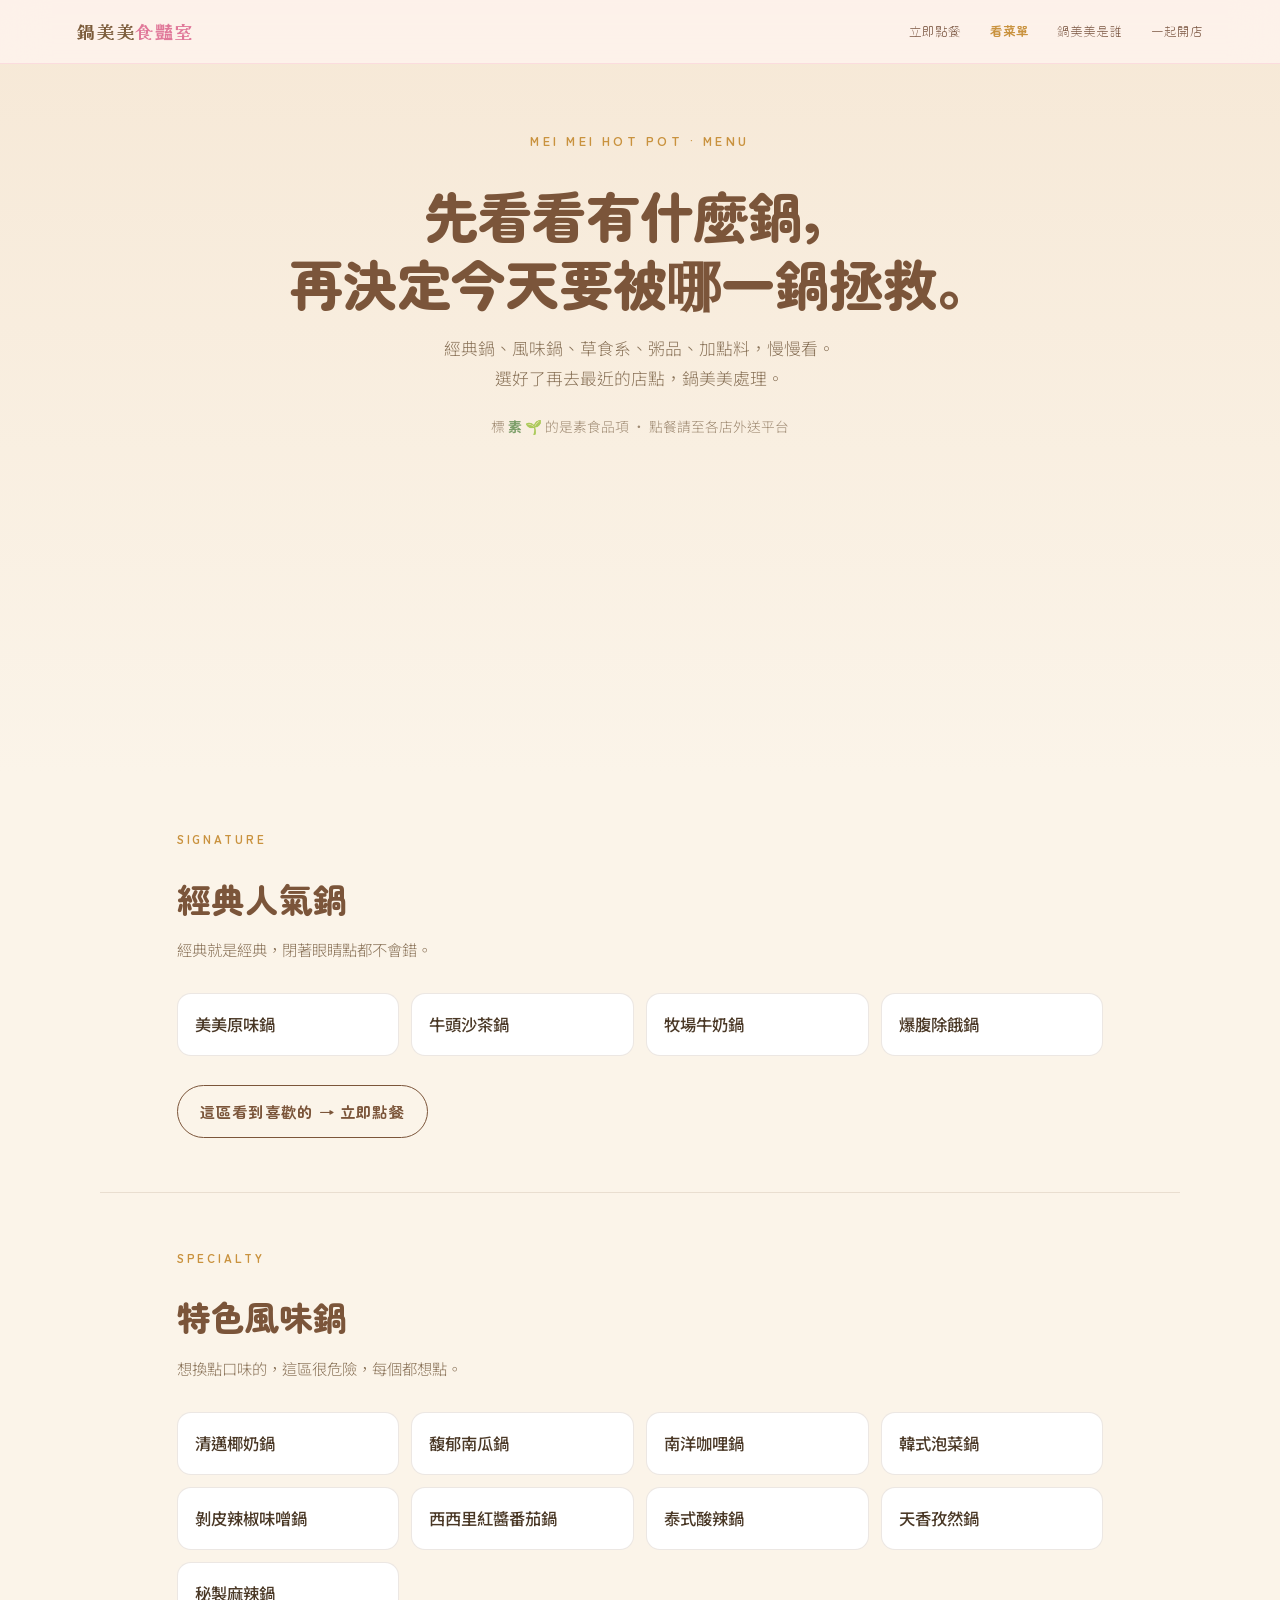
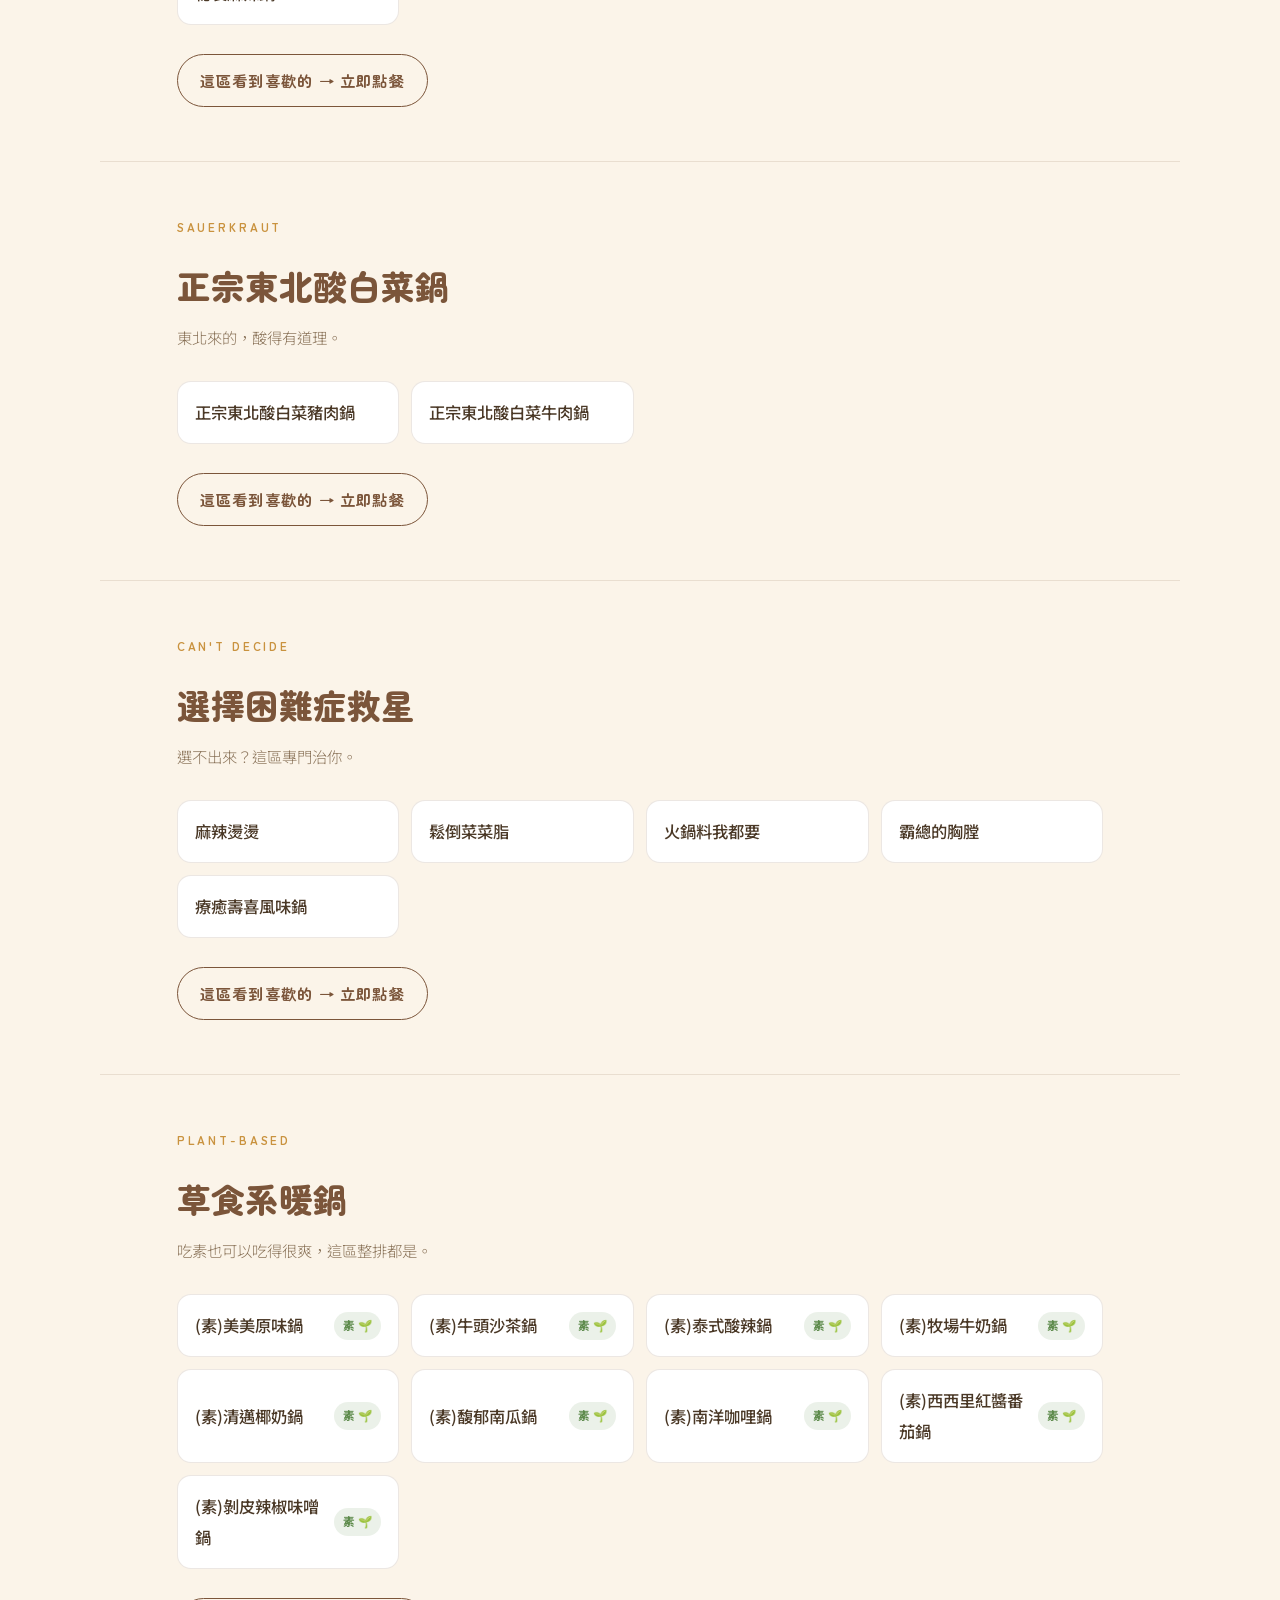
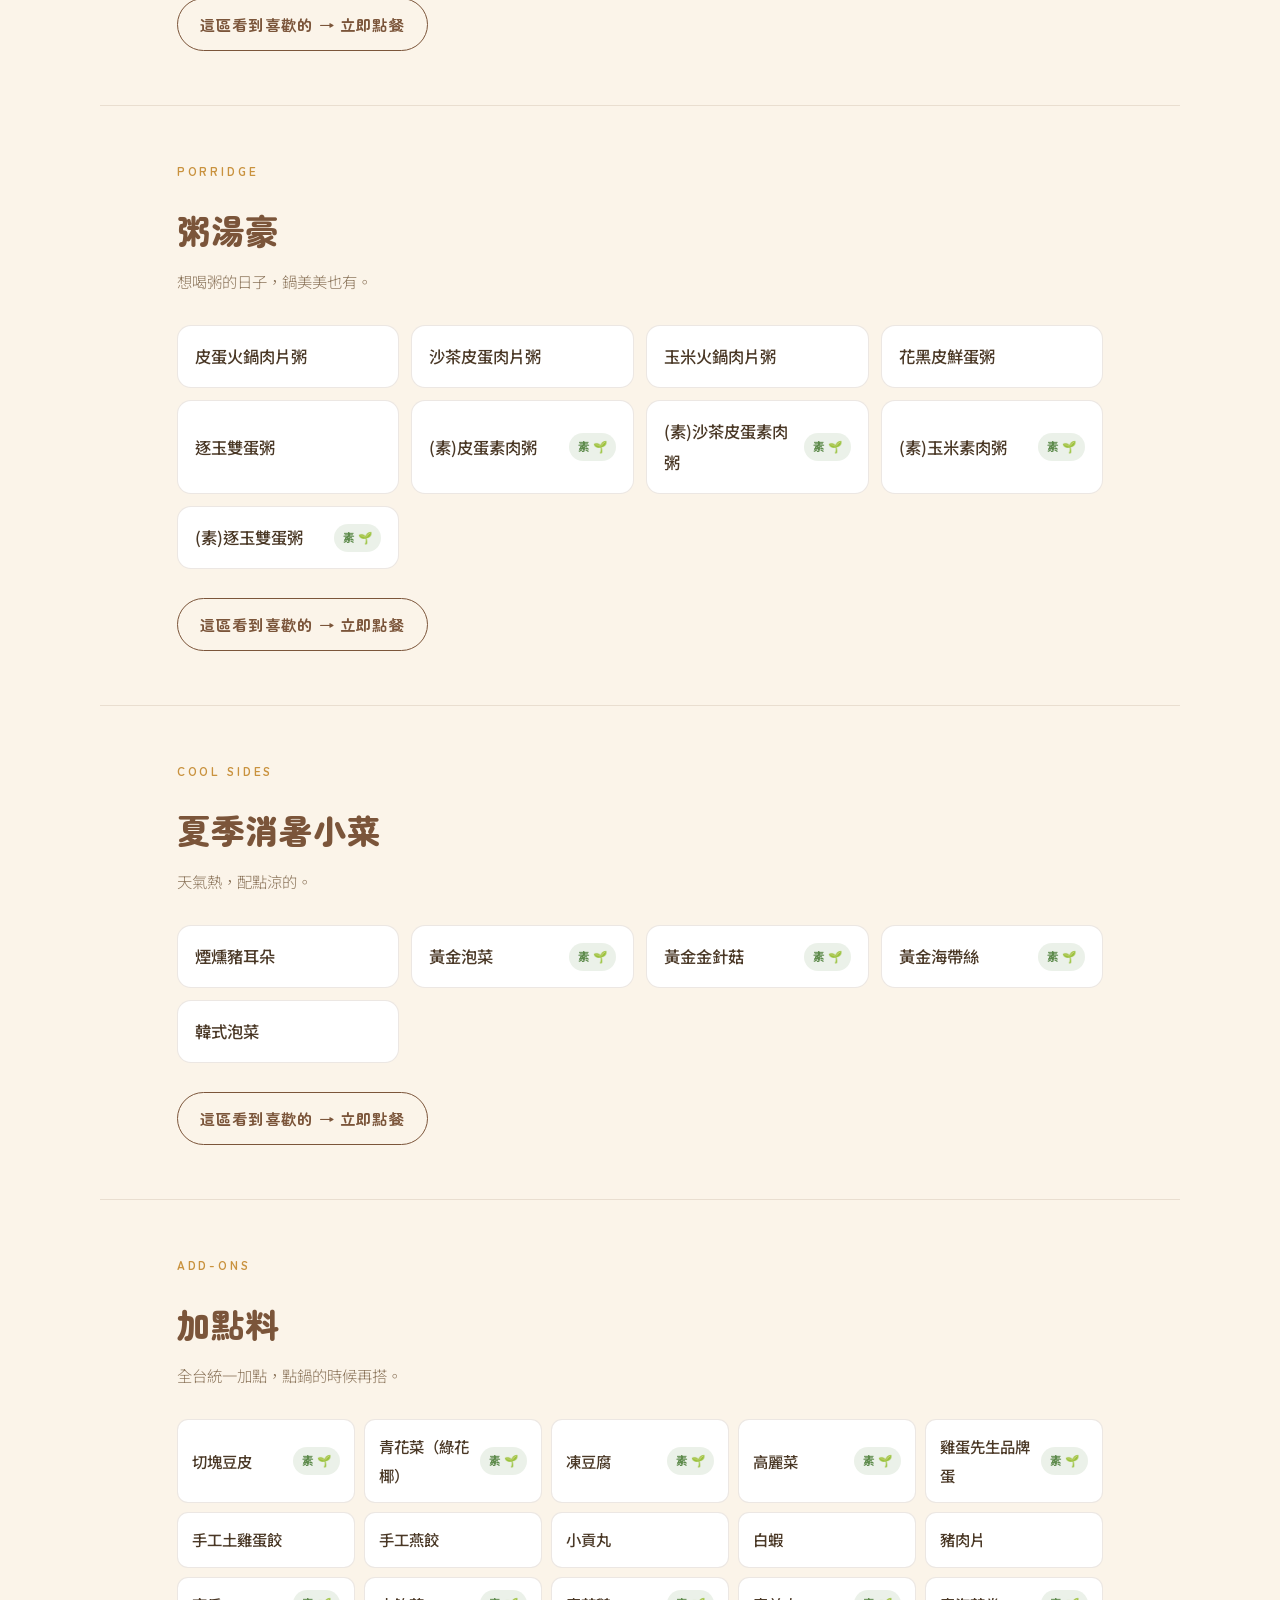
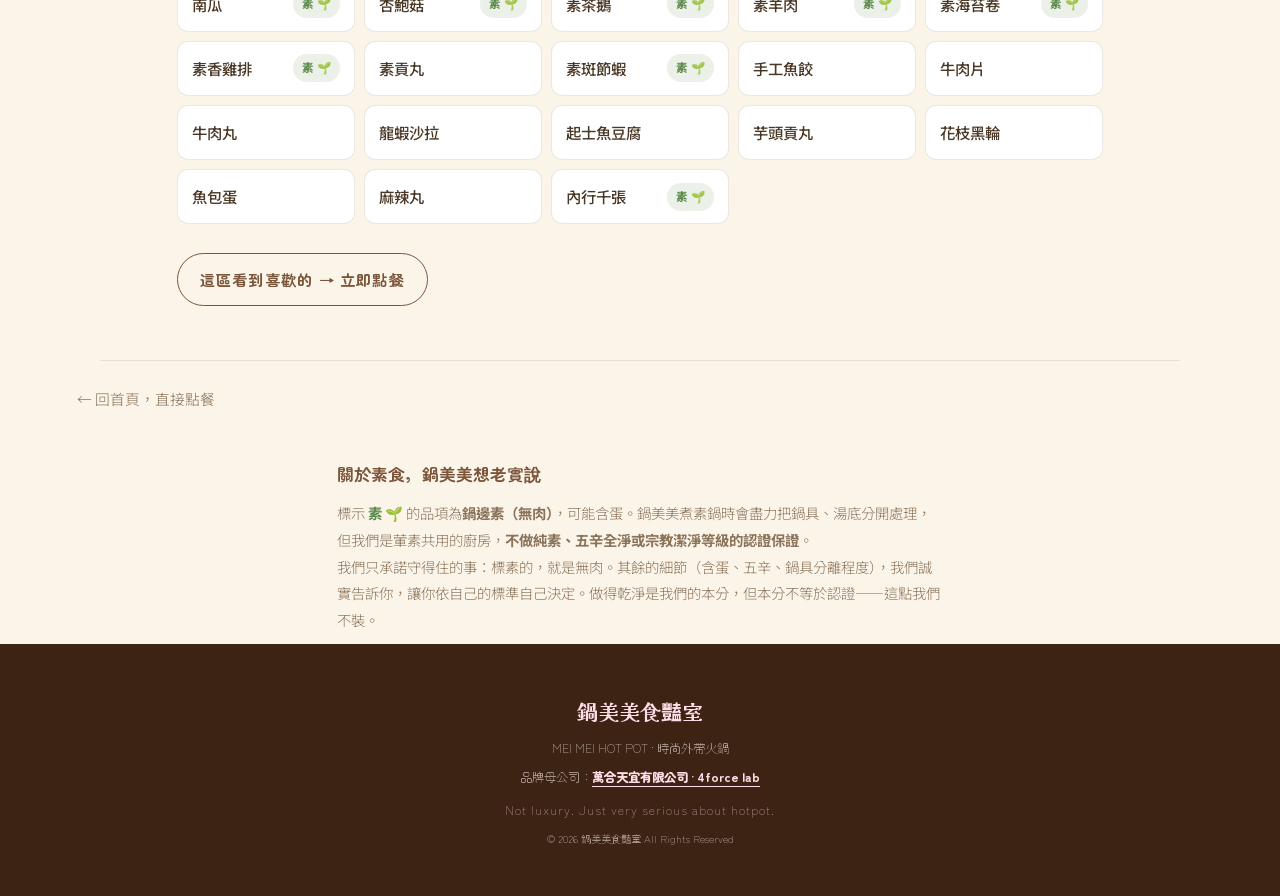
==== commit 2851ed39: "Rebuild menu page from latest catalog" ====
--- a/menu/index.html
+++ b/menu/index.html
@@ -3,645 +3,30 @@
 <head>
 <meta charset="UTF-8">
 <meta name="viewport" content="width=device-width, initial-scale=1.0">
-<title>鍋美美菜單｜全台統一火鍋目錄</title>
-<meta name="description" content="鍋美美食豔室全台統一菜單目錄。經典人氣鍋、特色風味鍋、草食系暖鍋、粥湯與加點料，一次看清楚。">
+<title>菜單｜鍋美美食豔室・時尚外帶火鍋・屏東外送</title>
+<meta name="description" content="鍋美美食豔室完整菜單：經典人氣鍋、特色風味鍋、東北酸白菜鍋、草食系暖鍋、粥品、消暑小菜與加點料。素食標記清楚，全台統一菜單。今天辛苦了，火鍋交給我。">
+<meta name="keywords" content="鍋美美菜單,鍋美美火鍋菜單,屏東外帶火鍋菜單,素食火鍋,內埔火鍋外送,時尚外帶火鍋">
+<meta name="author" content="鍋美美食豔室 · 萬合天宜有限公司">
 <meta name="robots" content="index, follow">
 <link rel="canonical" href="https://love.4force.com.tw/menu/">
 <meta property="og:type" content="website">
 <meta property="og:url" content="https://love.4force.com.tw/menu/">
-<meta property="og:title" content="鍋美美菜單｜全台統一火鍋目錄">
-<meta property="og:description" content="想吃什麼鍋，先來這裡看一眼。鍋美美全台共用菜單目錄。">
+<meta property="og:title" content="菜單｜鍋美美食豔室">
+<meta property="og:description" content="鍋美美完整菜單。經典鍋、風味鍋、草食系、粥品、加點料，素食標記清楚。">
 <meta property="og:image" content="https://love.4force.com.tw/images/og-image.jpeg">
 <meta property="og:locale" content="zh_TW">
 <meta property="og:site_name" content="鍋美美食豔室">
 <meta name="twitter:card" content="summary_large_image">
-<meta name="twitter:title" content="鍋美美菜單｜全台統一火鍋目錄">
-<meta name="twitter:description" content="經典人氣鍋、特色風味鍋、草食系暖鍋、粥湯與加點料。">
+<meta name="twitter:title" content="菜單｜鍋美美食豔室">
 <meta name="twitter:image" content="https://love.4force.com.tw/images/og-image.jpeg">
+
 <script type="application/ld+json">
-{
-  "@context": "https://schema.org",
-  "@type": "Menu",
-  "@id": "https://love.4force.com.tw/menu/#menu",
-  "name": "鍋美美食豔室全台統一菜單",
-  "url": "https://love.4force.com.tw/menu/",
-  "inLanguage": "zh-TW",
-  "hasMenuItem": [
-    {
-      "@id": "https://love.4force.com.tw/menu/#item-meimei_original"
-    },
-    {
-      "@id": "https://love.4force.com.tw/menu/#item-niutou_shacha"
-    },
-    {
-      "@id": "https://love.4force.com.tw/menu/#item-milk_pot"
-    },
-    {
-      "@id": "https://love.4force.com.tw/menu/#item-baofu"
-    },
-    {
-      "@id": "https://love.4force.com.tw/menu/#item-chiangmai_coconut"
-    },
-    {
-      "@id": "https://love.4force.com.tw/menu/#item-pumpkin"
-    },
-    {
-      "@id": "https://love.4force.com.tw/menu/#item-nanyang_curry"
-    },
-    {
-      "@id": "https://love.4force.com.tw/menu/#item-kimchi_pot"
-    },
-    {
-      "@id": "https://love.4force.com.tw/menu/#item-bopi_miso"
-    },
-    {
-      "@id": "https://love.4force.com.tw/menu/#item-sicily_tomato"
-    },
-    {
-      "@id": "https://love.4force.com.tw/menu/#item-thai_sour"
-    },
-    {
-      "@id": "https://love.4force.com.tw/menu/#item-cumin"
-    },
-    {
-      "@id": "https://love.4force.com.tw/menu/#item-mala"
-    },
-    {
-      "@id": "https://love.4force.com.tw/menu/#item-sauerkraut_pork"
-    },
-    {
-      "@id": "https://love.4force.com.tw/menu/#item-sauerkraut_beef"
-    },
-    {
-      "@id": "https://love.4force.com.tw/menu/#item-malatangtang"
-    },
-    {
-      "@id": "https://love.4force.com.tw/menu/#item-songdao"
-    },
-    {
-      "@id": "https://love.4force.com.tw/menu/#item-all_ingredients"
-    },
-    {
-      "@id": "https://love.4force.com.tw/menu/#item-bazong"
-    },
-    {
-      "@id": "https://love.4force.com.tw/menu/#item-sukiyaki"
-    },
-    {
-      "@id": "https://love.4force.com.tw/menu/#item-congee_century"
-    },
-    {
-      "@id": "https://love.4force.com.tw/menu/#item-congee_shacha"
-    },
-    {
-      "@id": "https://love.4force.com.tw/menu/#item-congee_corn"
-    },
-    {
-      "@id": "https://love.4force.com.tw/menu/#item-congee_huahei"
-    },
-    {
-      "@id": "https://love.4force.com.tw/menu/#item-congee_double_egg"
-    },
-    {
-      "@id": "https://love.4force.com.tw/menu/#item-side_pig_ear"
-    },
-    {
-      "@id": "https://love.4force.com.tw/menu/#item-side_golden_kimchi"
-    },
-    {
-      "@id": "https://love.4force.com.tw/menu/#item-side_golden_mushroom"
-    },
-    {
-      "@id": "https://love.4force.com.tw/menu/#item-side_golden_seaweed"
-    },
-    {
-      "@id": "https://love.4force.com.tw/menu/#item-side_kr_kimchi"
-    },
-    {
-      "@id": "https://love.4force.com.tw/menu/#item-side_sauerkraut"
-    },
-    {
-      "@id": "https://love.4force.com.tw/menu/#item-side_jinxi_trio"
-    },
-    {
-      "@id": "https://love.4force.com.tw/menu/#item-veg_original"
-    },
-    {
-      "@id": "https://love.4force.com.tw/menu/#item-veg_niutou"
-    },
-    {
-      "@id": "https://love.4force.com.tw/menu/#item-veg_thai"
-    },
-    {
-      "@id": "https://love.4force.com.tw/menu/#item-veg_milk"
-    },
-    {
-      "@id": "https://love.4force.com.tw/menu/#item-veg_coconut"
-    },
-    {
-      "@id": "https://love.4force.com.tw/menu/#item-veg_pumpkin"
-    },
-    {
-      "@id": "https://love.4force.com.tw/menu/#item-veg_curry"
-    },
-    {
-      "@id": "https://love.4force.com.tw/menu/#item-veg_tomato"
-    },
-    {
-      "@id": "https://love.4force.com.tw/menu/#item-veg_miso"
-    },
-    {
-      "@id": "https://love.4force.com.tw/menu/#item-veg_congee_century"
-    },
-    {
-      "@id": "https://love.4force.com.tw/menu/#item-veg_congee_shacha"
-    },
-    {
-      "@id": "https://love.4force.com.tw/menu/#item-veg_congee_corn"
-    },
-    {
-      "@id": "https://love.4force.com.tw/menu/#item-veg_congee_double_egg"
-    }
-  ],
-  "hasMenuSection": [
-    {
-      "@type": "MenuSection",
-      "@id": "https://love.4force.com.tw/menu/#section-signature",
-      "name": "經典人氣鍋",
-      "hasMenuItem": [
-        {
-          "@type": "MenuItem",
-          "@id": "https://love.4force.com.tw/menu/#item-meimei_original",
-          "name": "美美原味鍋"
-        },
-        {
-          "@type": "MenuItem",
-          "@id": "https://love.4force.com.tw/menu/#item-niutou_shacha",
-          "name": "牛頭沙茶鍋",
-          "alternateName": [
-            "沙茶牛頭鍋"
-          ]
-        },
-        {
-          "@type": "MenuItem",
-          "@id": "https://love.4force.com.tw/menu/#item-milk_pot",
-          "name": "牧場牛奶鍋"
-        },
-        {
-          "@type": "MenuItem",
-          "@id": "https://love.4force.com.tw/menu/#item-baofu",
-          "name": "爆腹除餓鍋"
-        }
-      ]
-    },
-    {
-      "@type": "MenuSection",
-      "@id": "https://love.4force.com.tw/menu/#section-specialty",
-      "name": "特色風味鍋",
-      "hasMenuItem": [
-        {
-          "@type": "MenuItem",
-          "@id": "https://love.4force.com.tw/menu/#item-chiangmai_coconut",
-          "name": "清邁椰奶鍋"
-        },
-        {
-          "@type": "MenuItem",
-          "@id": "https://love.4force.com.tw/menu/#item-pumpkin",
-          "name": "馥郁南瓜鍋"
-        },
-        {
-          "@type": "MenuItem",
-          "@id": "https://love.4force.com.tw/menu/#item-nanyang_curry",
-          "name": "南洋咖哩鍋"
-        },
-        {
-          "@type": "MenuItem",
-          "@id": "https://love.4force.com.tw/menu/#item-kimchi_pot",
-          "name": "韓式泡菜鍋"
-        },
-        {
-          "@type": "MenuItem",
-          "@id": "https://love.4force.com.tw/menu/#item-bopi_miso",
-          "name": "剝皮辣椒味噌鍋"
-        },
-        {
-          "@type": "MenuItem",
-          "@id": "https://love.4force.com.tw/menu/#item-sicily_tomato",
-          "name": "西西里紅醬番茄鍋",
-          "alternateName": [
-            "西西里紅醬蕃茄鍋"
-          ]
-        },
-        {
-          "@type": "MenuItem",
-          "@id": "https://love.4force.com.tw/menu/#item-thai_sour",
-          "name": "泰式酸辣鍋"
-        },
-        {
-          "@type": "MenuItem",
-          "@id": "https://love.4force.com.tw/menu/#item-cumin",
-          "name": "天香孜然鍋"
-        },
-        {
-          "@type": "MenuItem",
-          "@id": "https://love.4force.com.tw/menu/#item-mala",
-          "name": "秘製麻辣鍋"
-        }
-      ]
-    },
-    {
-      "@type": "MenuSection",
-      "@id": "https://love.4force.com.tw/menu/#section-sauerkraut",
-      "name": "正宗東北酸白菜鍋",
-      "hasMenuItem": [
-        {
-          "@type": "MenuItem",
-          "@id": "https://love.4force.com.tw/menu/#item-sauerkraut_pork",
-          "name": "正宗東北酸白菜豬肉鍋",
-          "alternateName": [
-            "酸白菜豬肉鍋"
-          ]
-        },
-        {
-          "@type": "MenuItem",
-          "@id": "https://love.4force.com.tw/menu/#item-sauerkraut_beef",
-          "name": "正宗東北酸白菜牛肉鍋",
-          "alternateName": [
-            "酸白菜牛肉鍋"
-          ]
-        }
-      ]
-    },
-    {
-      "@type": "MenuSection",
-      "@id": "https://love.4force.com.tw/menu/#section-choice_saver",
-      "name": "選擇困難症救星",
-      "hasMenuItem": [
-        {
-          "@type": "MenuItem",
-          "@id": "https://love.4force.com.tw/menu/#item-malatangtang",
-          "name": "麻辣燙燙"
-        },
-        {
-          "@type": "MenuItem",
-          "@id": "https://love.4force.com.tw/menu/#item-songdao",
-          "name": "鬆倒菜菜脂"
-        },
-        {
-          "@type": "MenuItem",
-          "@id": "https://love.4force.com.tw/menu/#item-all_ingredients",
-          "name": "火鍋料我都要"
-        },
-        {
-          "@type": "MenuItem",
-          "@id": "https://love.4force.com.tw/menu/#item-bazong",
-          "name": "霸總的胸膛"
-        },
-        {
-          "@type": "MenuItem",
-          "@id": "https://love.4force.com.tw/menu/#item-sukiyaki",
-          "name": "療癒壽喜風味鍋"
-        }
-      ]
-    },
-    {
-      "@type": "MenuSection",
-      "@id": "https://love.4force.com.tw/menu/#section-veg_pot",
-      "name": "草食系暖鍋",
-      "hasMenuItem": [
-        {
-          "@type": "MenuItem",
-          "@id": "https://love.4force.com.tw/menu/#item-veg_original",
-          "name": "(素)美美原味鍋",
-          "suitableForDiet": "https://schema.org/VegetarianDiet"
-        },
-        {
-          "@type": "MenuItem",
-          "@id": "https://love.4force.com.tw/menu/#item-veg_niutou",
-          "name": "(素)牛頭沙茶鍋",
-          "alternateName": [
-            "(素)沙茶牛頭鍋"
-          ],
-          "suitableForDiet": "https://schema.org/VegetarianDiet"
-        },
-        {
-          "@type": "MenuItem",
-          "@id": "https://love.4force.com.tw/menu/#item-veg_thai",
-          "name": "(素)泰式酸辣鍋",
-          "suitableForDiet": "https://schema.org/VegetarianDiet"
-        },
-        {
-          "@type": "MenuItem",
-          "@id": "https://love.4force.com.tw/menu/#item-veg_milk",
-          "name": "(素)牧場牛奶鍋",
-          "suitableForDiet": "https://schema.org/VegetarianDiet"
-        },
-        {
-          "@type": "MenuItem",
-          "@id": "https://love.4force.com.tw/menu/#item-veg_coconut",
-          "name": "(素)清邁椰奶鍋",
-          "suitableForDiet": "https://schema.org/VegetarianDiet"
-        },
-        {
-          "@type": "MenuItem",
-          "@id": "https://love.4force.com.tw/menu/#item-veg_pumpkin",
-          "name": "(素)馥郁南瓜鍋",
-          "suitableForDiet": "https://schema.org/VegetarianDiet"
-        },
-        {
-          "@type": "MenuItem",
-          "@id": "https://love.4force.com.tw/menu/#item-veg_curry",
-          "name": "(素)南洋咖哩鍋",
-          "suitableForDiet": "https://schema.org/VegetarianDiet"
-        },
-        {
-          "@type": "MenuItem",
-          "@id": "https://love.4force.com.tw/menu/#item-veg_tomato",
-          "name": "(素)西西里紅醬番茄鍋",
-          "alternateName": [
-            "(素)西西里紅醬蕃茄鍋"
-          ],
-          "suitableForDiet": "https://schema.org/VegetarianDiet"
-        },
-        {
-          "@type": "MenuItem",
-          "@id": "https://love.4force.com.tw/menu/#item-veg_miso",
-          "name": "(素)剝皮辣椒味噌鍋",
-          "suitableForDiet": "https://schema.org/VegetarianDiet"
-        }
-      ]
-    },
-    {
-      "@type": "MenuSection",
-      "@id": "https://love.4force.com.tw/menu/#section-porridge",
-      "name": "粥湯豪",
-      "hasMenuItem": [
-        {
-          "@type": "MenuItem",
-          "@id": "https://love.4force.com.tw/menu/#item-congee_century",
-          "name": "皮蛋火鍋肉片粥"
-        },
-        {
-          "@type": "MenuItem",
-          "@id": "https://love.4force.com.tw/menu/#item-congee_shacha",
-          "name": "沙茶皮蛋火鍋肉片粥"
-        },
-        {
-          "@type": "MenuItem",
-          "@id": "https://love.4force.com.tw/menu/#item-congee_corn",
-          "name": "玉米火鍋肉片粥"
-        },
-        {
-          "@type": "MenuItem",
-          "@id": "https://love.4force.com.tw/menu/#item-congee_huahei",
-          "name": "花黑皮鮮蛋粥"
-        },
-        {
-          "@type": "MenuItem",
-          "@id": "https://love.4force.com.tw/menu/#item-congee_double_egg",
-          "name": "逐玉雙蛋粥"
-        },
-        {
-          "@type": "MenuItem",
-          "@id": "https://love.4force.com.tw/menu/#item-veg_congee_century",
-          "name": "(素)皮蛋素肉粥",
-          "suitableForDiet": "https://schema.org/VegetarianDiet"
-        },
-        {
-          "@type": "MenuItem",
-          "@id": "https://love.4force.com.tw/menu/#item-veg_congee_shacha",
-          "name": "(素)沙茶皮蛋素肉粥",
-          "suitableForDiet": "https://schema.org/VegetarianDiet"
-        },
-        {
-          "@type": "MenuItem",
-          "@id": "https://love.4force.com.tw/menu/#item-veg_congee_corn",
-          "name": "(素)玉米素肉粥",
-          "suitableForDiet": "https://schema.org/VegetarianDiet"
-        },
-        {
-          "@type": "MenuItem",
-          "@id": "https://love.4force.com.tw/menu/#item-veg_congee_double_egg",
-          "name": "(素)逐玉雙蛋粥",
-          "suitableForDiet": "https://schema.org/VegetarianDiet"
-        }
-      ]
-    },
-    {
-      "@type": "MenuSection",
-      "@id": "https://love.4force.com.tw/menu/#section-side",
-      "name": "夏季消暑小菜",
-      "hasMenuItem": [
-        {
-          "@type": "MenuItem",
-          "@id": "https://love.4force.com.tw/menu/#item-side_pig_ear",
-          "name": "煙燻豬耳朵"
-        },
-        {
-          "@type": "MenuItem",
-          "@id": "https://love.4force.com.tw/menu/#item-side_golden_kimchi",
-          "name": "黃金泡菜",
-          "suitableForDiet": "https://schema.org/VegetarianDiet"
-        },
-        {
-          "@type": "MenuItem",
-          "@id": "https://love.4force.com.tw/menu/#item-side_golden_mushroom",
-          "name": "黃金金針菇",
-          "suitableForDiet": "https://schema.org/VegetarianDiet"
-        },
-        {
-          "@type": "MenuItem",
-          "@id": "https://love.4force.com.tw/menu/#item-side_golden_seaweed",
-          "name": "黃金海帶絲",
-          "suitableForDiet": "https://schema.org/VegetarianDiet"
-        },
-        {
-          "@type": "MenuItem",
-          "@id": "https://love.4force.com.tw/menu/#item-side_kr_kimchi",
-          "name": "韓式泡菜"
-        },
-        {
-          "@type": "MenuItem",
-          "@id": "https://love.4force.com.tw/menu/#item-side_sauerkraut",
-          "name": "酸白菜",
-          "suitableForDiet": "https://schema.org/VegetarianDiet"
-        },
-        {
-          "@type": "MenuItem",
-          "@id": "https://love.4force.com.tw/menu/#item-side_jinxi_trio",
-          "name": "金喜三劍客"
-        }
-      ]
-    },
-    {
-      "@type": "MenuSection",
-      "@id": "https://love.4force.com.tw/menu/#section-addon",
-      "name": "加點料",
-      "hasMenuItem": [
-        {
-          "@type": "MenuItem",
-          "@id": "https://love.4force.com.tw/menu/#item-addon_01",
-          "name": "切塊豆皮",
-          "suitableForDiet": "https://schema.org/VegetarianDiet"
-        },
-        {
-          "@type": "MenuItem",
-          "@id": "https://love.4force.com.tw/menu/#item-addon_02",
-          "name": "上紅青花菜",
-          "suitableForDiet": "https://schema.org/VegetarianDiet"
-        },
-        {
-          "@type": "MenuItem",
-          "@id": "https://love.4force.com.tw/menu/#item-addon_03",
-          "name": "川武凍豆腐",
-          "suitableForDiet": "https://schema.org/VegetarianDiet"
-        },
-        {
-          "@type": "MenuItem",
-          "@id": "https://love.4force.com.tw/menu/#item-addon_04",
-          "name": "高麗菜",
-          "suitableForDiet": "https://schema.org/VegetarianDiet"
-        },
-        {
-          "@type": "MenuItem",
-          "@id": "https://love.4force.com.tw/menu/#item-addon_05",
-          "name": "雞蛋",
-          "suitableForDiet": "https://schema.org/VegetarianDiet"
-        },
-        {
-          "@type": "MenuItem",
-          "@id": "https://love.4force.com.tw/menu/#item-addon_06",
-          "name": "土雞蛋餃"
-        },
-        {
-          "@type": "MenuItem",
-          "@id": "https://love.4force.com.tw/menu/#item-addon_07",
-          "name": "燕餃"
-        },
-        {
-          "@type": "MenuItem",
-          "@id": "https://love.4force.com.tw/menu/#item-addon_08",
-          "name": "小貢丸"
-        },
-        {
-          "@type": "MenuItem",
-          "@id": "https://love.4force.com.tw/menu/#item-addon_09",
-          "name": "生白蝦"
-        },
-        {
-          "@type": "MenuItem",
-          "@id": "https://love.4force.com.tw/menu/#item-addon_10",
-          "name": "魚板絲"
-        },
-        {
-          "@type": "MenuItem",
-          "@id": "https://love.4force.com.tw/menu/#item-addon_11",
-          "name": "豬肉片"
-        },
-        {
-          "@type": "MenuItem",
-          "@id": "https://love.4force.com.tw/menu/#item-addon_12",
-          "name": "南瓜",
-          "suitableForDiet": "https://schema.org/VegetarianDiet"
-        },
-        {
-          "@type": "MenuItem",
-          "@id": "https://love.4force.com.tw/menu/#item-addon_13",
-          "name": "杏鮑菇",
-          "suitableForDiet": "https://schema.org/VegetarianDiet"
-        },
-        {
-          "@type": "MenuItem",
-          "@id": "https://love.4force.com.tw/menu/#item-addon_14",
-          "name": "茶鵝",
-          "suitableForDiet": "https://schema.org/VegetarianDiet"
-        },
-        {
-          "@type": "MenuItem",
-          "@id": "https://love.4force.com.tw/menu/#item-addon_15",
-          "name": "素羊肉",
-          "suitableForDiet": "https://schema.org/VegetarianDiet"
-        },
-        {
-          "@type": "MenuItem",
-          "@id": "https://love.4force.com.tw/menu/#item-addon_16",
-          "name": "海苔卷",
-          "suitableForDiet": "https://schema.org/VegetarianDiet"
-        },
-        {
-          "@type": "MenuItem",
-          "@id": "https://love.4force.com.tw/menu/#item-addon_17",
-          "name": "全廣香雞排",
-          "suitableForDiet": "https://schema.org/VegetarianDiet"
-        },
-        {
-          "@type": "MenuItem",
-          "@id": "https://love.4force.com.tw/menu/#item-addon_18",
-          "name": "水丸子"
-        },
-        {
-          "@type": "MenuItem",
-          "@id": "https://love.4force.com.tw/menu/#item-addon_19",
-          "name": "素斑節蝦",
-          "suitableForDiet": "https://schema.org/VegetarianDiet"
-        },
-        {
-          "@type": "MenuItem",
-          "@id": "https://love.4force.com.tw/menu/#item-addon_20",
-          "name": "魚餃"
-        },
-        {
-          "@type": "MenuItem",
-          "@id": "https://love.4force.com.tw/menu/#item-addon_21",
-          "name": "牛肉片"
-        },
-        {
-          "@type": "MenuItem",
-          "@id": "https://love.4force.com.tw/menu/#item-addon_22",
-          "name": "牛肉丸"
-        },
-        {
-          "@type": "MenuItem",
-          "@id": "https://love.4force.com.tw/menu/#item-addon_23",
-          "name": "龍蝦沙拉"
-        },
-        {
-          "@type": "MenuItem",
-          "@id": "https://love.4force.com.tw/menu/#item-addon_24",
-          "name": "起士魚豆腐"
-        },
-        {
-          "@type": "MenuItem",
-          "@id": "https://love.4force.com.tw/menu/#item-addon_25",
-          "name": "芋頭貢丸"
-        },
-        {
-          "@type": "MenuItem",
-          "@id": "https://love.4force.com.tw/menu/#item-addon_26",
-          "name": "花枝黑輪"
-        },
-        {
-          "@type": "MenuItem",
-          "@id": "https://love.4force.com.tw/menu/#item-addon_27",
-          "name": "魚包蛋"
-        },
-        {
-          "@type": "MenuItem",
-          "@id": "https://love.4force.com.tw/menu/#item-addon_28",
-          "name": "麻辣丸"
-        },
-        {
-          "@type": "MenuItem",
-          "@id": "https://love.4force.com.tw/menu/#item-addon_29",
-          "name": "千張豆皮",
-          "suitableForDiet": "https://schema.org/VegetarianDiet"
-        }
-      ],
-      "description": "全台統一 add-on 配料，作為火鍋主餐的加點搭配。"
-    }
-  ]
-}
-</script>
+{"@context":"https://schema.org","@type":"Menu","@id":"https://love.4force.com.tw/menu/#menu","name":"鍋美美食豔室 菜單","inLanguage":"zh-TW","hasMenuSection":[{"@type":"MenuSection","name":"經典人氣鍋","hasMenuItem":[{"@type":"MenuItem","name":"美美原味鍋"},{"@type":"MenuItem","name":"牛頭沙茶鍋"},{"@type":"MenuItem","name":"牧場牛奶鍋"},{"@type":"MenuItem","name":"爆腹除餓鍋"}]},{"@type":"MenuSection","name":"特色風味鍋","hasMenuItem":[{"@type":"MenuItem","name":"清邁椰奶鍋"},{"@type":"MenuItem","name":"馥郁南瓜鍋"},{"@type":"MenuItem","name":"南洋咖哩鍋"},{"@type":"MenuItem","name":"韓式泡菜鍋"},{"@type":"MenuItem","name":"剝皮辣椒味噌鍋"},{"@type":"MenuItem","name":"西西里紅醬番茄鍋"},{"@type":"MenuItem","name":"泰式酸辣鍋"},{"@type":"MenuItem","name":"天香孜然鍋"},{"@type":"MenuItem","name":"秘製麻辣鍋"}]},{"@type":"MenuSection","name":"正宗東北酸白菜鍋","hasMenuItem":[{"@type":"MenuItem","name":"正宗東北酸白菜豬肉鍋"},{"@type":"MenuItem","name":"正宗東北酸白菜牛肉鍋"}]},{"@type":"MenuSection","name":"選擇困難症救星","hasMenuItem":[{"@type":"MenuItem","name":"麻辣燙燙"},{"@type":"MenuItem","name":"鬆倒菜菜脂"},{"@type":"MenuItem","name":"火鍋料我都要"},{"@type":"MenuItem","name":"霸總的胸膛"},{"@type":"MenuItem","name":"療癒壽喜風味鍋"}]},{"@type":"MenuSection","name":"草食系暖鍋","hasMenuItem":[{"@type":"MenuItem","name":"(素)美美原味鍋","suitableForDiet":"https://schema.org/VegetarianDiet"},{"@type":"MenuItem","name":"(素)牛頭沙茶鍋","suitableForDiet":"https://schema.org/VegetarianDiet"},{"@type":"MenuItem","name":"(素)泰式酸辣鍋","suitableForDiet":"https://schema.org/VegetarianDiet"},{"@type":"MenuItem","name":"(素)牧場牛奶鍋","suitableForDiet":"https://schema.org/VegetarianDiet"},{"@type":"MenuItem","name":"(素)清邁椰奶鍋","suitableForDiet":"https://schema.org/VegetarianDiet"},{"@type":"MenuItem","name":"(素)馥郁南瓜鍋","suitableForDiet":"https://schema.org/VegetarianDiet"},{"@type":"MenuItem","name":"(素)南洋咖哩鍋","suitableForDiet":"https://schema.org/VegetarianDiet"},{"@type":"MenuItem","name":"(素)西西里紅醬番茄鍋","suitableForDiet":"https://schema.org/VegetarianDiet"},{"@type":"MenuItem","name":"(素)剝皮辣椒味噌鍋","suitableForDiet":"https://schema.org/VegetarianDiet"}]},{"@type":"MenuSection","name":"粥湯豪","hasMenuItem":[{"@type":"MenuItem","name":"皮蛋火鍋肉片粥"},{"@type":"MenuItem","name":"沙茶皮蛋肉片粥"},{"@type":"MenuItem","name":"玉米火鍋肉片粥"},{"@type":"MenuItem","name":"花黑皮鮮蛋粥"},{"@type":"MenuItem","name":"逐玉雙蛋粥"},{"@type":"MenuItem","name":"(素)皮蛋素肉粥","suitableForDiet":"https://schema.org/VegetarianDiet"},{"@type":"MenuItem","name":"(素)沙茶皮蛋素肉粥","suitableForDiet":"https://schema.org/VegetarianDiet"},{"@type":"MenuItem","name":"(素)玉米素肉粥","suitableForDiet":"https://schema.org/VegetarianDiet"},{"@type":"MenuItem","name":"(素)逐玉雙蛋粥","suitableForDiet":"https://schema.org/VegetarianDiet"}]},{"@type":"MenuSection","name":"夏季消暑小菜","hasMenuItem":[{"@type":"MenuItem","name":"煙燻豬耳朵"},{"@type":"MenuItem","name":"黃金泡菜","suitableForDiet":"https://schema.org/VegetarianDiet"},{"@type":"MenuItem","name":"黃金金針菇","suitableForDiet":"https://schema.org/VegetarianDiet"},{"@type":"MenuItem","name":"黃金海帶絲","suitableForDiet":"https://schema.org/VegetarianDiet"},{"@type":"MenuItem","name":"韓式泡菜"}]},{"@type":"MenuSection","name":"加點料","hasMenuItem":[{"@type":"MenuItem","name":"切塊豆皮","suitableForDiet":"https://schema.org/VegetarianDiet"},{"@type":"MenuItem","name":"青花菜（綠花椰）","suitableForDiet":"https://schema.org/VegetarianDiet"},{"@type":"MenuItem","name":"凍豆腐","suitableForDiet":"https://schema.org/VegetarianDiet"},{"@type":"MenuItem","name":"高麗菜","suitableForDiet":"https://schema.org/VegetarianDiet"},{"@type":"MenuItem","name":"雞蛋先生品牌蛋","suitableForDiet":"https://schema.org/VegetarianDiet"},{"@type":"MenuItem","name":"手工土雞蛋餃"},{"@type":"MenuItem","name":"手工燕餃"},{"@type":"MenuItem","name":"小貢丸"},{"@type":"MenuItem","name":"白蝦"},{"@type":"MenuItem","name":"豬肉片"},{"@type":"MenuItem","name":"南瓜","suitableForDiet":"https://schema.org/VegetarianDiet"},{"@type":"MenuItem","name":"杏鮑菇","suitableForDiet":"https://schema.org/VegetarianDiet"},{"@type":"MenuItem","name":"素茶鵝","suitableForDiet":"https://schema.org/VegetarianDiet"},{"@type":"MenuItem","name":"素羊肉","suitableForDiet":"https://schema.org/VegetarianDiet"},{"@type":"MenuItem","name":"素海苔卷","suitableForDiet":"https://schema.org/VegetarianDiet"},{"@type":"MenuItem","name":"素香雞排","suitableForDiet":"https://schema.org/VegetarianDiet"},{"@type":"MenuItem","name":"素貢丸"},{"@type":"MenuItem","name":"素斑節蝦","suitableForDiet":"https://schema.org/VegetarianDiet"},{"@type":"MenuItem","name":"手工魚餃"},{"@type":"MenuItem","name":"牛肉片"},{"@type":"MenuItem","name":"牛肉丸"},{"@type":"MenuItem","name":"龍蝦沙拉"},{"@type":"MenuItem","name":"起士魚豆腐"},{"@type":"MenuItem","name":"芋頭貢丸"},{"@type":"MenuItem","name":"花枝黑輪"},{"@type":"MenuItem","name":"魚包蛋"},{"@type":"MenuItem","name":"麻辣丸"},{"@type":"MenuItem","name":"內行千張","suitableForDiet":"https://schema.org/VegetarianDiet"}]}]}
+</script>
+<script type="application/ld+json">
+{"@context":"https://schema.org","@type":"BreadcrumbList","itemListElement":[{"@type":"ListItem","position":1,"name":"鍋美美食豔室","item":"https://love.4force.com.tw/"},{"@type":"ListItem","position":2,"name":"菜單","item":"https://love.4force.com.tw/menu/"}]}
+</script>
+
 <!-- Google tag (gtag.js) -->
 <script async src="https://www.googletagmanager.com/gtag/js?id=G-9BXZX8ENMZ"></script>
 <script>
@@ -650,587 +35,243 @@
   gtag('js', new Date());
   gtag('config', 'G-9BXZX8ENMZ');
 </script>
+
 <link rel="preconnect" href="https://fonts.googleapis.com">
 <link rel="preconnect" href="https://fonts.gstatic.com" crossorigin>
 <link href="https://fonts.googleapis.com/css2?family=Zen+Maru+Gothic:wght@400;500;700;900&family=Kaisei+Opti:wght@400;700&family=Noto+Sans+TC:wght@300;400;500;700;900&display=swap" rel="stylesheet">
 <link rel="stylesheet" href="../css/style.css">
+
+<style>
+/* ===== /menu/ 菜單頁專屬樣式：繼承主站奶油色調性，新增目錄版型 ===== */
+:root{
+  --m-cream:#FBF4E9; --m-cream2:#F6E8D6; --m-pink:#FBEAE6; --m-brown:#7B553A;
+  --m-ink:#4A3826; --m-ink-soft:#8A7359; --m-gold:#C9923E; --m-veg:#5E8B4C;
+  --m-line:rgba(123,85,58,.14);
+}
+.menu-wrap{background:var(--m-cream);color:var(--m-ink);font-family:'Noto Sans TC',sans-serif;}
+.menu-hero{padding:130px 6vw 50px;text-align:center;background:linear-gradient(180deg,var(--m-cream2),var(--m-cream));}
+.menu-hero .eyebrow{color:var(--m-gold);letter-spacing:.28em;font-size:.78rem;font-weight:700;}
+.menu-hero h1{font-family:'Zen Maru Gothic',sans-serif;font-weight:900;font-size:clamp(2rem,5.5vw,3.4rem);line-height:1.25;margin:.5em 0 .3em;color:var(--m-brown);}
+.menu-hero p.lead{font-size:1.05rem;color:var(--m-ink-soft);max-width:30em;margin:0 auto;line-height:1.8;}
+.menu-hero .note{margin-top:1.4em;font-size:.86rem;color:var(--m-ink-soft);opacity:.8;}
+
+.m-section{max-width:1080px;margin:0 auto;padding:54px 6vw;border-bottom:1px solid var(--m-line);}
+.m-head{margin-bottom:1.8em;}
+.m-head .eyebrow{color:var(--m-gold);letter-spacing:.24em;font-size:.74rem;font-weight:700;}
+.m-head h2{font-family:'Zen Maru Gothic',sans-serif;font-weight:900;font-size:clamp(1.5rem,3.6vw,2.1rem);color:var(--m-brown);margin:.25em 0 .15em;}
+.m-tail{color:var(--m-ink-soft);font-size:.96rem;}
+
+.m-grid{list-style:none;margin:0;padding:0;display:grid;grid-template-columns:repeat(auto-fill,minmax(220px,1fr));gap:12px;}
+.m-grid-dense{grid-template-columns:repeat(auto-fill,minmax(150px,1fr));gap:9px;}
+.m-item{background:#fff;border:1px solid var(--m-line);border-radius:14px;padding:15px 17px;font-size:1.02rem;font-weight:500;color:var(--m-ink);display:flex;align-items:center;justify-content:space-between;gap:8px;transition:.18s ease;}
+.m-grid-dense .m-item{padding:12px 14px;font-size:.96rem;border-radius:11px;}
+.m-item:hover{transform:translateY(-2px);box-shadow:0 8px 20px rgba(123,85,58,.1);border-color:rgba(201,146,62,.4);}
+.m-veg{flex:none;font-size:.72rem;font-weight:700;color:var(--m-veg);background:rgba(94,139,76,.12);border-radius:999px;padding:3px 9px;white-space:nowrap;}
+
+.m-order-link{margin-top:1.8em;}
+.menu-wrap .btn.ghost{display:inline-block;border:1.5px solid var(--m-brown);color:var(--m-brown);background:transparent;padding:11px 22px;border-radius:999px;font-weight:700;font-size:.95rem;text-decoration:none;transition:.18s;}
+.menu-wrap .btn.ghost:hover{background:var(--m-brown);color:#fff;}
+
+/* 素食主張：誠實揭露層，放 footer 上方 */
+.veg-statement{max-width:760px;margin:0 auto;padding:46px 6vw 10px;color:var(--m-ink-soft);font-size:.9rem;line-height:1.85;}
+.veg-statement h3{font-family:'Zen Maru Gothic',sans-serif;color:var(--m-brown);font-size:1.05rem;margin-bottom:.6em;font-weight:700;}
+.veg-statement .veg-tag{color:var(--m-veg);font-weight:700;}
+
+/* 頂部回首頁 / nav active */
+.menu-wrap .nav-links a[href="/menu/"], .menu-wrap .nav-links a.active{color:var(--m-gold);font-weight:700;}
+.menu-back{display:inline-block;margin:24px 6vw 0;color:var(--m-ink-soft);text-decoration:none;font-size:.92rem;}
+.menu-back:hover{color:var(--m-brown);}
+@media(max-width:600px){
+  .menu-hero{padding:108px 6vw 38px;}
+  .m-section{padding:42px 5vw;}
+}
+</style>
 </head>
-<body class="menu-page">
+<body class="menu-wrap">
+
 <nav class="nav">
-  <a class="nav-logo" href="../#hero">鍋美美<span>食豔室</span></a>
+  <a class="nav-logo" href="/">鍋美美<span>食豔室</span></a>
   <div class="nav-links">
-    <a href="../#order">立即點餐</a>
-    <a href="#menu">看菜單</a>
-    <a href="../#franchise">一起開店</a>
+    <a href="/#order">立即點餐</a>
+    <a href="/menu/" class="active">看菜單</a>
+    <a href="/#mood">鍋美美是誰</a>
+    <a href="/#franchise">一起開店</a>
   </div>
 </nav>
-<a class="mobile-order" href="../#order">今天辛苦了，點一鍋</a>
-
-<section class="hero menu-hero melt-bg">
-  <div class="hero-copy reveal">
-    <p class="eyebrow">MEI MEI HOT POT · MENU</p>
-    <h1>鍋美美菜單。<br><span>今天想吃哪一鍋？</span></h1>
-    <p class="hero-lead">全台共用的火鍋目錄。先看鍋、再選店，剩下的交給鍋美美。</p>
-    <div class="hero-actions">
-      <a class="btn primary" href="#menu">看完整菜單</a>
-      <a class="btn ghost" href="../#order">回首頁點餐</a>
-    </div>
-    <div class="proof-strip">
-      <span>♨ 經典鍋、特色鍋、粥湯一次看</span>
-      <span>🥬 素食（無肉含蛋）清楚標記</span>
-      <span>🍥 加點料獨立整理，不跟主餐混在一起</span>
-    </div>
-  </div>
-  <div class="hero-art reveal">
-    <div class="cream-orbit"></div>
-    <img src="../images/hero-pot.png" alt="鍋美美火鍋菜單">
-  </div>
-  <span class="sugar s1">✦</span><span class="sugar s2">✧</span><span class="sugar s3">⋆</span><span class="sugar s4">✦</span>
+
+<header class="menu-hero">
+  <p class="eyebrow">MEI MEI HOT POT · MENU</p>
+  <h1>先看看有什麼鍋，<br>再決定今天要被哪一鍋拯救。</h1>
+  <p class="lead">經典鍋、風味鍋、草食系、粥品、加點料，慢慢看。<br>選好了再去最近的店點，鍋美美處理。</p>
+  <p class="note">標 <span style="color:#5E8B4C;font-weight:700;">素 🌱</span> 的是素食品項 · 點餐請至各店外送平台</p>
+</header>
+
+  <section class="m-section reveal" id="cat-signature">
+    <div class="m-head">
+      <p class="eyebrow">SIGNATURE</p>
+      <h2>經典人氣鍋</h2>
+      <p class="m-tail">經典就是經典，閉著眼睛點都不會錯。</p>
+    </div>
+    <ul class="m-grid">
+      <li class="m-item">美美原味鍋</li>
+      <li class="m-item">牛頭沙茶鍋</li>
+      <li class="m-item">牧場牛奶鍋</li>
+      <li class="m-item">爆腹除餓鍋</li>
+    </ul>
+    <div class="m-order-link"><a class="btn ghost" href="/#order">這區看到喜歡的 → 立即點餐</a></div>
+  </section>
+
+  <section class="m-section reveal" id="cat-specialty">
+    <div class="m-head">
+      <p class="eyebrow">SPECIALTY</p>
+      <h2>特色風味鍋</h2>
+      <p class="m-tail">想換點口味的，這區很危險，每個都想點。</p>
+    </div>
+    <ul class="m-grid">
+      <li class="m-item">清邁椰奶鍋</li>
+      <li class="m-item">馥郁南瓜鍋</li>
+      <li class="m-item">南洋咖哩鍋</li>
+      <li class="m-item">韓式泡菜鍋</li>
+      <li class="m-item">剝皮辣椒味噌鍋</li>
+      <li class="m-item">西西里紅醬番茄鍋</li>
+      <li class="m-item">泰式酸辣鍋</li>
+      <li class="m-item">天香孜然鍋</li>
+      <li class="m-item">秘製麻辣鍋</li>
+    </ul>
+    <div class="m-order-link"><a class="btn ghost" href="/#order">這區看到喜歡的 → 立即點餐</a></div>
+  </section>
+
+  <section class="m-section reveal" id="cat-sauerkraut">
+    <div class="m-head">
+      <p class="eyebrow">SAUERKRAUT</p>
+      <h2>正宗東北酸白菜鍋</h2>
+      <p class="m-tail">東北來的，酸得有道理。</p>
+    </div>
+    <ul class="m-grid">
+      <li class="m-item">正宗東北酸白菜豬肉鍋</li>
+      <li class="m-item">正宗東北酸白菜牛肉鍋</li>
+    </ul>
+    <div class="m-order-link"><a class="btn ghost" href="/#order">這區看到喜歡的 → 立即點餐</a></div>
+  </section>
+
+  <section class="m-section reveal" id="cat-choice_saver">
+    <div class="m-head">
+      <p class="eyebrow">CAN&#39;T DECIDE</p>
+      <h2>選擇困難症救星</h2>
+      <p class="m-tail">選不出來？這區專門治你。</p>
+    </div>
+    <ul class="m-grid">
+      <li class="m-item">麻辣燙燙</li>
+      <li class="m-item">鬆倒菜菜脂</li>
+      <li class="m-item">火鍋料我都要</li>
+      <li class="m-item">霸總的胸膛</li>
+      <li class="m-item">療癒壽喜風味鍋</li>
+    </ul>
+    <div class="m-order-link"><a class="btn ghost" href="/#order">這區看到喜歡的 → 立即點餐</a></div>
+  </section>
+
+  <section class="m-section reveal" id="cat-veg_pot">
+    <div class="m-head">
+      <p class="eyebrow">PLANT-BASED</p>
+      <h2>草食系暖鍋</h2>
+      <p class="m-tail">吃素也可以吃得很爽，這區整排都是。</p>
+    </div>
+    <ul class="m-grid">
+      <li class="m-item">(素)美美原味鍋<span class="m-veg">素 🌱</span></li>
+      <li class="m-item">(素)牛頭沙茶鍋<span class="m-veg">素 🌱</span></li>
+      <li class="m-item">(素)泰式酸辣鍋<span class="m-veg">素 🌱</span></li>
+      <li class="m-item">(素)牧場牛奶鍋<span class="m-veg">素 🌱</span></li>
+      <li class="m-item">(素)清邁椰奶鍋<span class="m-veg">素 🌱</span></li>
+      <li class="m-item">(素)馥郁南瓜鍋<span class="m-veg">素 🌱</span></li>
+      <li class="m-item">(素)南洋咖哩鍋<span class="m-veg">素 🌱</span></li>
+      <li class="m-item">(素)西西里紅醬番茄鍋<span class="m-veg">素 🌱</span></li>
+      <li class="m-item">(素)剝皮辣椒味噌鍋<span class="m-veg">素 🌱</span></li>
+    </ul>
+    <div class="m-order-link"><a class="btn ghost" href="/#order">這區看到喜歡的 → 立即點餐</a></div>
+  </section>
+
+  <section class="m-section reveal" id="cat-porridge">
+    <div class="m-head">
+      <p class="eyebrow">PORRIDGE</p>
+      <h2>粥湯豪</h2>
+      <p class="m-tail">想喝粥的日子，鍋美美也有。</p>
+    </div>
+    <ul class="m-grid">
+      <li class="m-item">皮蛋火鍋肉片粥</li>
+      <li class="m-item">沙茶皮蛋肉片粥</li>
+      <li class="m-item">玉米火鍋肉片粥</li>
+      <li class="m-item">花黑皮鮮蛋粥</li>
+      <li class="m-item">逐玉雙蛋粥</li>
+      <li class="m-item">(素)皮蛋素肉粥<span class="m-veg">素 🌱</span></li>
+      <li class="m-item">(素)沙茶皮蛋素肉粥<span class="m-veg">素 🌱</span></li>
+      <li class="m-item">(素)玉米素肉粥<span class="m-veg">素 🌱</span></li>
+      <li class="m-item">(素)逐玉雙蛋粥<span class="m-veg">素 🌱</span></li>
+    </ul>
+    <div class="m-order-link"><a class="btn ghost" href="/#order">這區看到喜歡的 → 立即點餐</a></div>
+  </section>
+
+  <section class="m-section reveal" id="cat-side">
+    <div class="m-head">
+      <p class="eyebrow">COOL SIDES</p>
+      <h2>夏季消暑小菜</h2>
+      <p class="m-tail">天氣熱，配點涼的。</p>
+    </div>
+    <ul class="m-grid">
+      <li class="m-item">煙燻豬耳朵</li>
+      <li class="m-item">黃金泡菜<span class="m-veg">素 🌱</span></li>
+      <li class="m-item">黃金金針菇<span class="m-veg">素 🌱</span></li>
+      <li class="m-item">黃金海帶絲<span class="m-veg">素 🌱</span></li>
+      <li class="m-item">韓式泡菜</li>
+    </ul>
+    <div class="m-order-link"><a class="btn ghost" href="/#order">這區看到喜歡的 → 立即點餐</a></div>
+  </section>
+
+  <section class="m-section reveal" id="cat-addon">
+    <div class="m-head">
+      <p class="eyebrow">ADD-ONS</p>
+      <h2>加點料</h2>
+      <p class="m-tail">全台統一加點，點鍋的時候再搭。</p>
+    </div>
+    <ul class="m-grid m-grid-dense">
+      <li class="m-item">切塊豆皮<span class="m-veg">素 🌱</span></li>
+      <li class="m-item">青花菜（綠花椰）<span class="m-veg">素 🌱</span></li>
+      <li class="m-item">凍豆腐<span class="m-veg">素 🌱</span></li>
+      <li class="m-item">高麗菜<span class="m-veg">素 🌱</span></li>
+      <li class="m-item">雞蛋先生品牌蛋<span class="m-veg">素 🌱</span></li>
+      <li class="m-item">手工土雞蛋餃</li>
+      <li class="m-item">手工燕餃</li>
+      <li class="m-item">小貢丸</li>
+      <li class="m-item">白蝦</li>
+      <li class="m-item">豬肉片</li>
+      <li class="m-item">南瓜<span class="m-veg">素 🌱</span></li>
+      <li class="m-item">杏鮑菇<span class="m-veg">素 🌱</span></li>
+      <li class="m-item">素茶鵝<span class="m-veg">素 🌱</span></li>
+      <li class="m-item">素羊肉<span class="m-veg">素 🌱</span></li>
+      <li class="m-item">素海苔卷<span class="m-veg">素 🌱</span></li>
+      <li class="m-item">素香雞排<span class="m-veg">素 🌱</span></li>
+      <li class="m-item">素貢丸</li>
+      <li class="m-item">素斑節蝦<span class="m-veg">素 🌱</span></li>
+      <li class="m-item">手工魚餃</li>
+      <li class="m-item">牛肉片</li>
+      <li class="m-item">牛肉丸</li>
+      <li class="m-item">龍蝦沙拉</li>
+      <li class="m-item">起士魚豆腐</li>
+      <li class="m-item">芋頭貢丸</li>
+      <li class="m-item">花枝黑輪</li>
+      <li class="m-item">魚包蛋</li>
+      <li class="m-item">麻辣丸</li>
+      <li class="m-item">內行千張<span class="m-veg">素 🌱</span></li>
+    </ul>
+    <div class="m-order-link"><a class="btn ghost" href="/#order">這區看到喜歡的 → 立即點餐</a></div>
+  </section>
+
+<a class="menu-back" href="/#order">← 回首頁，直接點餐</a>
+
+<section class="veg-statement reveal">
+  <h3>關於素食，鍋美美想老實說</h3>
+  <p>標示 <span class="veg-tag">素 🌱</span> 的品項為<strong>鍋邊素（無肉）</strong>，可能含蛋。鍋美美煮素鍋時會盡力把鍋具、湯底分開處理，但我們是葷素共用的廚房，<strong>不做純素、五辛全淨或宗教潔淨等級的認證保證</strong>。</p>
+  <p>我們只承諾守得住的事：標素的，就是無肉。其餘的細節（含蛋、五辛、鍋具分離程度），我們誠實告訴你，讓你依自己的標準自己決定。做得乾淨是我們的本分，但本分不等於認證——這點我們不裝。</p>
 </section>
-
-<main id="menu" class="menu-catalog section-white">
-  <div class="section-head reveal">
-    <p class="eyebrow">MENU CATALOG</p>
-    <h2>先不要想太多，<br>先把想吃的圈起來。</h2>
-    <p>這裡是總部統一菜單目錄；實際點餐請回到最近的店。</p>
-  </div>
-  <div class="menu-category-nav reveal" aria-label="菜單分類">
-        <a href="#signature">經典人氣鍋</a>
-        <a href="#specialty">特色風味鍋</a>
-        <a href="#sauerkraut">正宗東北酸白菜鍋</a>
-        <a href="#choice_saver">選擇困難症救星</a>
-        <a href="#veg_pot">草食系暖鍋</a>
-        <a href="#porridge">粥湯豪</a>
-        <a href="#side">夏季消暑小菜</a>
-        <a href="#addon">加點料</a>
-  </div>
-  <div class="menu-category-stack">
-    <section id="signature" class="menu-category-section reveal">
-      <div class="menu-section-title">
-        <span>MENU</span>
-        <h2>經典人氣鍋</h2>
-        <small>4 項</small>
-      </div>
-      
-      <div class="menu-item-grid">
-        <article class="menu-item-card" data-item-id="meimei_original">
-          <div class="menu-item-name">
-            <h3>美美原味鍋</h3>
-          </div>
-          
-        </article>
-        <article class="menu-item-card" data-item-id="niutou_shacha">
-          <div class="menu-item-name">
-            <h3>牛頭沙茶鍋</h3>
-          </div>
-          
-        </article>
-        <article class="menu-item-card" data-item-id="milk_pot">
-          <div class="menu-item-name">
-            <h3>牧場牛奶鍋</h3>
-          </div>
-          
-        </article>
-        <article class="menu-item-card" data-item-id="baofu">
-          <div class="menu-item-name">
-            <h3>爆腹除餓鍋</h3>
-          </div>
-          
-        </article>
-      </div>
-    </section>
-    <section id="specialty" class="menu-category-section reveal">
-      <div class="menu-section-title">
-        <span>MENU</span>
-        <h2>特色風味鍋</h2>
-        <small>9 項</small>
-      </div>
-      
-      <div class="menu-item-grid">
-        <article class="menu-item-card" data-item-id="chiangmai_coconut">
-          <div class="menu-item-name">
-            <h3>清邁椰奶鍋</h3>
-          </div>
-          
-        </article>
-        <article class="menu-item-card" data-item-id="pumpkin">
-          <div class="menu-item-name">
-            <h3>馥郁南瓜鍋</h3>
-          </div>
-          
-        </article>
-        <article class="menu-item-card" data-item-id="nanyang_curry">
-          <div class="menu-item-name">
-            <h3>南洋咖哩鍋</h3>
-          </div>
-          
-        </article>
-        <article class="menu-item-card" data-item-id="kimchi_pot">
-          <div class="menu-item-name">
-            <h3>韓式泡菜鍋</h3>
-          </div>
-          
-        </article>
-        <article class="menu-item-card" data-item-id="bopi_miso">
-          <div class="menu-item-name">
-            <h3>剝皮辣椒味噌鍋</h3>
-          </div>
-          
-        </article>
-        <article class="menu-item-card" data-item-id="sicily_tomato">
-          <div class="menu-item-name">
-            <h3>西西里紅醬番茄鍋</h3>
-          </div>
-          
-        </article>
-        <article class="menu-item-card" data-item-id="thai_sour">
-          <div class="menu-item-name">
-            <h3>泰式酸辣鍋</h3>
-          </div>
-          
-        </article>
-        <article class="menu-item-card" data-item-id="cumin">
-          <div class="menu-item-name">
-            <h3>天香孜然鍋</h3>
-          </div>
-          
-        </article>
-        <article class="menu-item-card" data-item-id="mala">
-          <div class="menu-item-name">
-            <h3>秘製麻辣鍋</h3>
-          </div>
-          
-        </article>
-      </div>
-    </section>
-    <section id="sauerkraut" class="menu-category-section reveal">
-      <div class="menu-section-title">
-        <span>MENU</span>
-        <h2>正宗東北酸白菜鍋</h2>
-        <small>2 項</small>
-      </div>
-      
-      <div class="menu-item-grid">
-        <article class="menu-item-card" data-item-id="sauerkraut_pork">
-          <div class="menu-item-name">
-            <h3>正宗東北酸白菜豬肉鍋</h3>
-          </div>
-          
-        </article>
-        <article class="menu-item-card" data-item-id="sauerkraut_beef">
-          <div class="menu-item-name">
-            <h3>正宗東北酸白菜牛肉鍋</h3>
-          </div>
-          
-        </article>
-      </div>
-    </section>
-    <section id="choice_saver" class="menu-category-section reveal">
-      <div class="menu-section-title">
-        <span>MENU</span>
-        <h2>選擇困難症救星</h2>
-        <small>5 項</small>
-      </div>
-      
-      <div class="menu-item-grid">
-        <article class="menu-item-card" data-item-id="malatangtang">
-          <div class="menu-item-name">
-            <h3>麻辣燙燙</h3>
-          </div>
-          
-        </article>
-        <article class="menu-item-card" data-item-id="songdao">
-          <div class="menu-item-name">
-            <h3>鬆倒菜菜脂</h3>
-          </div>
-          
-        </article>
-        <article class="menu-item-card" data-item-id="all_ingredients">
-          <div class="menu-item-name">
-            <h3>火鍋料我都要</h3>
-          </div>
-          
-        </article>
-        <article class="menu-item-card" data-item-id="bazong">
-          <div class="menu-item-name">
-            <h3>霸總的胸膛</h3>
-          </div>
-          
-        </article>
-        <article class="menu-item-card" data-item-id="sukiyaki">
-          <div class="menu-item-name">
-            <h3>療癒壽喜風味鍋</h3>
-          </div>
-          
-        </article>
-      </div>
-    </section>
-    <section id="veg_pot" class="menu-category-section reveal">
-      <div class="menu-section-title">
-        <span>MENU</span>
-        <h2>草食系暖鍋</h2>
-        <small>9 項</small>
-      </div>
-      
-      <div class="menu-item-grid">
-        <article class="menu-item-card is-vegetarian" data-item-id="veg_original">
-          <div class="menu-item-name">
-            <h3>(素)美美原味鍋</h3>
-          </div>
-          <div class="menu-item-tags"><span class="menu-tag veg">素食（無肉含蛋）</span></div>
-        </article>
-        <article class="menu-item-card is-vegetarian" data-item-id="veg_niutou">
-          <div class="menu-item-name">
-            <h3>(素)牛頭沙茶鍋</h3>
-          </div>
-          <div class="menu-item-tags"><span class="menu-tag veg">素食（無肉含蛋）</span></div>
-        </article>
-        <article class="menu-item-card is-vegetarian" data-item-id="veg_thai">
-          <div class="menu-item-name">
-            <h3>(素)泰式酸辣鍋</h3>
-          </div>
-          <div class="menu-item-tags"><span class="menu-tag veg">素食（無肉含蛋）</span></div>
-        </article>
-        <article class="menu-item-card is-vegetarian" data-item-id="veg_milk">
-          <div class="menu-item-name">
-            <h3>(素)牧場牛奶鍋</h3>
-          </div>
-          <div class="menu-item-tags"><span class="menu-tag veg">素食（無肉含蛋）</span></div>
-        </article>
-        <article class="menu-item-card is-vegetarian" data-item-id="veg_coconut">
-          <div class="menu-item-name">
-            <h3>(素)清邁椰奶鍋</h3>
-          </div>
-          <div class="menu-item-tags"><span class="menu-tag veg">素食（無肉含蛋）</span></div>
-        </article>
-        <article class="menu-item-card is-vegetarian" data-item-id="veg_pumpkin">
-          <div class="menu-item-name">
-            <h3>(素)馥郁南瓜鍋</h3>
-          </div>
-          <div class="menu-item-tags"><span class="menu-tag veg">素食（無肉含蛋）</span></div>
-        </article>
-        <article class="menu-item-card is-vegetarian" data-item-id="veg_curry">
-          <div class="menu-item-name">
-            <h3>(素)南洋咖哩鍋</h3>
-          </div>
-          <div class="menu-item-tags"><span class="menu-tag veg">素食（無肉含蛋）</span></div>
-        </article>
-        <article class="menu-item-card is-vegetarian" data-item-id="veg_tomato">
-          <div class="menu-item-name">
-            <h3>(素)西西里紅醬番茄鍋</h3>
-          </div>
-          <div class="menu-item-tags"><span class="menu-tag veg">素食（無肉含蛋）</span></div>
-        </article>
-        <article class="menu-item-card is-vegetarian" data-item-id="veg_miso">
-          <div class="menu-item-name">
-            <h3>(素)剝皮辣椒味噌鍋</h3>
-          </div>
-          <div class="menu-item-tags"><span class="menu-tag veg">素食（無肉含蛋）</span></div>
-        </article>
-      </div>
-    </section>
-    <section id="porridge" class="menu-category-section reveal">
-      <div class="menu-section-title">
-        <span>MENU</span>
-        <h2>粥湯豪</h2>
-        <small>9 項</small>
-      </div>
-      
-      <div class="menu-item-grid">
-        <article class="menu-item-card" data-item-id="congee_century">
-          <div class="menu-item-name">
-            <h3>皮蛋火鍋肉片粥</h3>
-          </div>
-          
-        </article>
-        <article class="menu-item-card" data-item-id="congee_shacha">
-          <div class="menu-item-name">
-            <h3>沙茶皮蛋火鍋肉片粥</h3>
-          </div>
-          
-        </article>
-        <article class="menu-item-card" data-item-id="congee_corn">
-          <div class="menu-item-name">
-            <h3>玉米火鍋肉片粥</h3>
-          </div>
-          
-        </article>
-        <article class="menu-item-card" data-item-id="congee_huahei">
-          <div class="menu-item-name">
-            <h3>花黑皮鮮蛋粥</h3>
-          </div>
-          
-        </article>
-        <article class="menu-item-card" data-item-id="congee_double_egg">
-          <div class="menu-item-name">
-            <h3>逐玉雙蛋粥</h3>
-          </div>
-          
-        </article>
-        <article class="menu-item-card is-vegetarian" data-item-id="veg_congee_century">
-          <div class="menu-item-name">
-            <h3>(素)皮蛋素肉粥</h3>
-          </div>
-          <div class="menu-item-tags"><span class="menu-tag veg">素食（無肉含蛋）</span></div>
-        </article>
-        <article class="menu-item-card is-vegetarian" data-item-id="veg_congee_shacha">
-          <div class="menu-item-name">
-            <h3>(素)沙茶皮蛋素肉粥</h3>
-          </div>
-          <div class="menu-item-tags"><span class="menu-tag veg">素食（無肉含蛋）</span></div>
-        </article>
-        <article class="menu-item-card is-vegetarian" data-item-id="veg_congee_corn">
-          <div class="menu-item-name">
-            <h3>(素)玉米素肉粥</h3>
-          </div>
-          <div class="menu-item-tags"><span class="menu-tag veg">素食（無肉含蛋）</span></div>
-        </article>
-        <article class="menu-item-card is-vegetarian" data-item-id="veg_congee_double_egg">
-          <div class="menu-item-name">
-            <h3>(素)逐玉雙蛋粥</h3>
-          </div>
-          <div class="menu-item-tags"><span class="menu-tag veg">素食（無肉含蛋）</span></div>
-        </article>
-      </div>
-    </section>
-    <section id="side" class="menu-category-section reveal">
-      <div class="menu-section-title">
-        <span>MENU</span>
-        <h2>夏季消暑小菜</h2>
-        <small>7 項</small>
-      </div>
-      
-      <div class="menu-item-grid">
-        <article class="menu-item-card" data-item-id="side_pig_ear">
-          <div class="menu-item-name">
-            <h3>煙燻豬耳朵</h3>
-          </div>
-          
-        </article>
-        <article class="menu-item-card is-vegetarian" data-item-id="side_golden_kimchi">
-          <div class="menu-item-name">
-            <h3>黃金泡菜</h3>
-          </div>
-          <div class="menu-item-tags"><span class="menu-tag veg">素食（無肉含蛋）</span></div>
-        </article>
-        <article class="menu-item-card is-vegetarian" data-item-id="side_golden_mushroom">
-          <div class="menu-item-name">
-            <h3>黃金金針菇</h3>
-          </div>
-          <div class="menu-item-tags"><span class="menu-tag veg">素食（無肉含蛋）</span></div>
-        </article>
-        <article class="menu-item-card is-vegetarian" data-item-id="side_golden_seaweed">
-          <div class="menu-item-name">
-            <h3>黃金海帶絲</h3>
-          </div>
-          <div class="menu-item-tags"><span class="menu-tag veg">素食（無肉含蛋）</span></div>
-        </article>
-        <article class="menu-item-card" data-item-id="side_kr_kimchi">
-          <div class="menu-item-name">
-            <h3>韓式泡菜</h3>
-          </div>
-          
-        </article>
-        <article class="menu-item-card is-vegetarian" data-item-id="side_sauerkraut">
-          <div class="menu-item-name">
-            <h3>酸白菜</h3>
-          </div>
-          <div class="menu-item-tags"><span class="menu-tag veg">素食（無肉含蛋）</span></div>
-        </article>
-        <article class="menu-item-card" data-item-id="side_jinxi_trio">
-          <div class="menu-item-name">
-            <h3>金喜三劍客</h3>
-          </div>
-          
-        </article>
-      </div>
-    </section>
-    <section id="addon" class="menu-category-section reveal addon-section">
-      <div class="menu-section-title">
-        <span>ADD-ON</span>
-        <h2>加點料</h2>
-        <small>29 項</small>
-      </div>
-      <p class="menu-section-note">全台統一加點配料，和主餐分開看，點鍋時再搭配。</p>
-      <div class="menu-item-grid">
-        <article class="menu-item-card is-vegetarian" data-item-id="addon_01">
-          <div class="menu-item-name">
-            <h3>切塊豆皮</h3>
-          </div>
-          <div class="menu-item-tags"><span class="menu-tag veg">素食（無肉含蛋）</span></div>
-        </article>
-        <article class="menu-item-card is-vegetarian" data-item-id="addon_02">
-          <div class="menu-item-name">
-            <h3>上紅青花菜</h3>
-          </div>
-          <div class="menu-item-tags"><span class="menu-tag veg">素食（無肉含蛋）</span></div>
-        </article>
-        <article class="menu-item-card is-vegetarian" data-item-id="addon_03">
-          <div class="menu-item-name">
-            <h3>川武凍豆腐</h3>
-          </div>
-          <div class="menu-item-tags"><span class="menu-tag veg">素食（無肉含蛋）</span></div>
-        </article>
-        <article class="menu-item-card is-vegetarian" data-item-id="addon_04">
-          <div class="menu-item-name">
-            <h3>高麗菜</h3>
-          </div>
-          <div class="menu-item-tags"><span class="menu-tag veg">素食（無肉含蛋）</span></div>
-        </article>
-        <article class="menu-item-card is-vegetarian" data-item-id="addon_05">
-          <div class="menu-item-name">
-            <h3>雞蛋</h3>
-          </div>
-          <div class="menu-item-tags"><span class="menu-tag veg">素食（無肉含蛋）</span></div>
-        </article>
-        <article class="menu-item-card" data-item-id="addon_06">
-          <div class="menu-item-name">
-            <h3>土雞蛋餃</h3>
-          </div>
-          
-        </article>
-        <article class="menu-item-card" data-item-id="addon_07">
-          <div class="menu-item-name">
-            <h3>燕餃</h3>
-          </div>
-          
-        </article>
-        <article class="menu-item-card" data-item-id="addon_08">
-          <div class="menu-item-name">
-            <h3>小貢丸</h3>
-          </div>
-          
-        </article>
-        <article class="menu-item-card" data-item-id="addon_09">
-          <div class="menu-item-name">
-            <h3>生白蝦</h3>
-          </div>
-          
-        </article>
-        <article class="menu-item-card" data-item-id="addon_10">
-          <div class="menu-item-name">
-            <h3>魚板絲</h3>
-          </div>
-          
-        </article>
-        <article class="menu-item-card" data-item-id="addon_11">
-          <div class="menu-item-name">
-            <h3>豬肉片</h3>
-          </div>
-          
-        </article>
-        <article class="menu-item-card is-vegetarian" data-item-id="addon_12">
-          <div class="menu-item-name">
-            <h3>南瓜</h3>
-          </div>
-          <div class="menu-item-tags"><span class="menu-tag veg">素食（無肉含蛋）</span></div>
-        </article>
-        <article class="menu-item-card is-vegetarian" data-item-id="addon_13">
-          <div class="menu-item-name">
-            <h3>杏鮑菇</h3>
-          </div>
-          <div class="menu-item-tags"><span class="menu-tag veg">素食（無肉含蛋）</span></div>
-        </article>
-        <article class="menu-item-card is-vegetarian" data-item-id="addon_14">
-          <div class="menu-item-name">
-            <h3>茶鵝</h3>
-          </div>
-          <div class="menu-item-tags"><span class="menu-tag veg">素食（無肉含蛋）</span></div>
-        </article>
-        <article class="menu-item-card is-vegetarian" data-item-id="addon_15">
-          <div class="menu-item-name">
-            <h3>素羊肉</h3>
-          </div>
-          <div class="menu-item-tags"><span class="menu-tag veg">素食（無肉含蛋）</span></div>
-        </article>
-        <article class="menu-item-card is-vegetarian" data-item-id="addon_16">
-          <div class="menu-item-name">
-            <h3>海苔卷</h3>
-          </div>
-          <div class="menu-item-tags"><span class="menu-tag veg">素食（無肉含蛋）</span></div>
-        </article>
-        <article class="menu-item-card is-vegetarian" data-item-id="addon_17">
-          <div class="menu-item-name">
-            <h3>全廣香雞排</h3>
-          </div>
-          <div class="menu-item-tags"><span class="menu-tag veg">素食（無肉含蛋）</span></div>
-        </article>
-        <article class="menu-item-card" data-item-id="addon_18">
-          <div class="menu-item-name">
-            <h3>水丸子</h3>
-          </div>
-          
-        </article>
-        <article class="menu-item-card is-vegetarian" data-item-id="addon_19">
-          <div class="menu-item-name">
-            <h3>素斑節蝦</h3>
-          </div>
-          <div class="menu-item-tags"><span class="menu-tag veg">素食（無肉含蛋）</span></div>
-        </article>
-        <article class="menu-item-card" data-item-id="addon_20">
-          <div class="menu-item-name">
-            <h3>魚餃</h3>
-          </div>
-          
-        </article>
-        <article class="menu-item-card" data-item-id="addon_21">
-          <div class="menu-item-name">
-            <h3>牛肉片</h3>
-          </div>
-          
-        </article>
-        <article class="menu-item-card" data-item-id="addon_22">
-          <div class="menu-item-name">
-            <h3>牛肉丸</h3>
-          </div>
-          
-        </article>
-        <article class="menu-item-card" data-item-id="addon_23">
-          <div class="menu-item-name">
-            <h3>龍蝦沙拉</h3>
-          </div>
-          
-        </article>
-        <article class="menu-item-card" data-item-id="addon_24">
-          <div class="menu-item-name">
-            <h3>起士魚豆腐</h3>
-          </div>
-          
-        </article>
-        <article class="menu-item-card" data-item-id="addon_25">
-          <div class="menu-item-name">
-            <h3>芋頭貢丸</h3>
-          </div>
-          
-        </article>
-        <article class="menu-item-card" data-item-id="addon_26">
-          <div class="menu-item-name">
-            <h3>花枝黑輪</h3>
-          </div>
-          
-        </article>
-        <article class="menu-item-card" data-item-id="addon_27">
-          <div class="menu-item-name">
-            <h3>魚包蛋</h3>
-          </div>
-          
-        </article>
-        <article class="menu-item-card" data-item-id="addon_28">
-          <div class="menu-item-name">
-            <h3>麻辣丸</h3>
-          </div>
-          
-        </article>
-        <article class="menu-item-card is-vegetarian" data-item-id="addon_29">
-          <div class="menu-item-name">
-            <h3>千張豆皮</h3>
-          </div>
-          <div class="menu-item-tags"><span class="menu-tag veg">素食（無肉含蛋）</span></div>
-        </article>
-      </div>
-    </section>
-  </div>
-</main>
 
 <footer>
   <strong>鍋美美食豔室</strong>
@@ -1239,6 +280,17 @@
   <span class="footer-editorial">Not luxury. Just very serious about hotpot.</span>
   <small>© 2026 鍋美美食豔室 All Rights Reserved</small>
 </footer>
-<script src="../js/main.js"></script>
+
+<script>
+(function(){
+  try {
+    console.log('%c鍋美美食豔室｜MENU', 'background:#7B553A;color:#fff;padding:8px 14px;border-radius:999px;font-size:14px;font-weight:bold;');
+    console.log('\n你連菜單頁都要打開 DevTools？\n\n餓的話前面有得點 👉 https://love.4force.com.tw/#order\n\n想加盟的話：0900-489-893\n母公司：https://www.4force.com.tw\n\n4force lab × 鍋美美食豔室');
+  } catch(e) {}
+  // reveal 動畫 fallback（若 main.js 未載入此頁）
+  document.querySelectorAll('.reveal').forEach(function(el){el.style.opacity=1;el.style.transform='none';});
+})();
+</script>
+
 </body>
 </html>
--- a/css/style.css
+++ b/css/style.css
@@ -647,6 +647,7 @@
 }
 
 /* === menu page === */
+.order-menu-link{margin-top:1.25rem}
 .menu-hero{min-height:86vh}
 .menu-hero .hero-art img{background:rgba(255,250,248,.45)}
 .menu-catalog{padding:6rem 7vw}
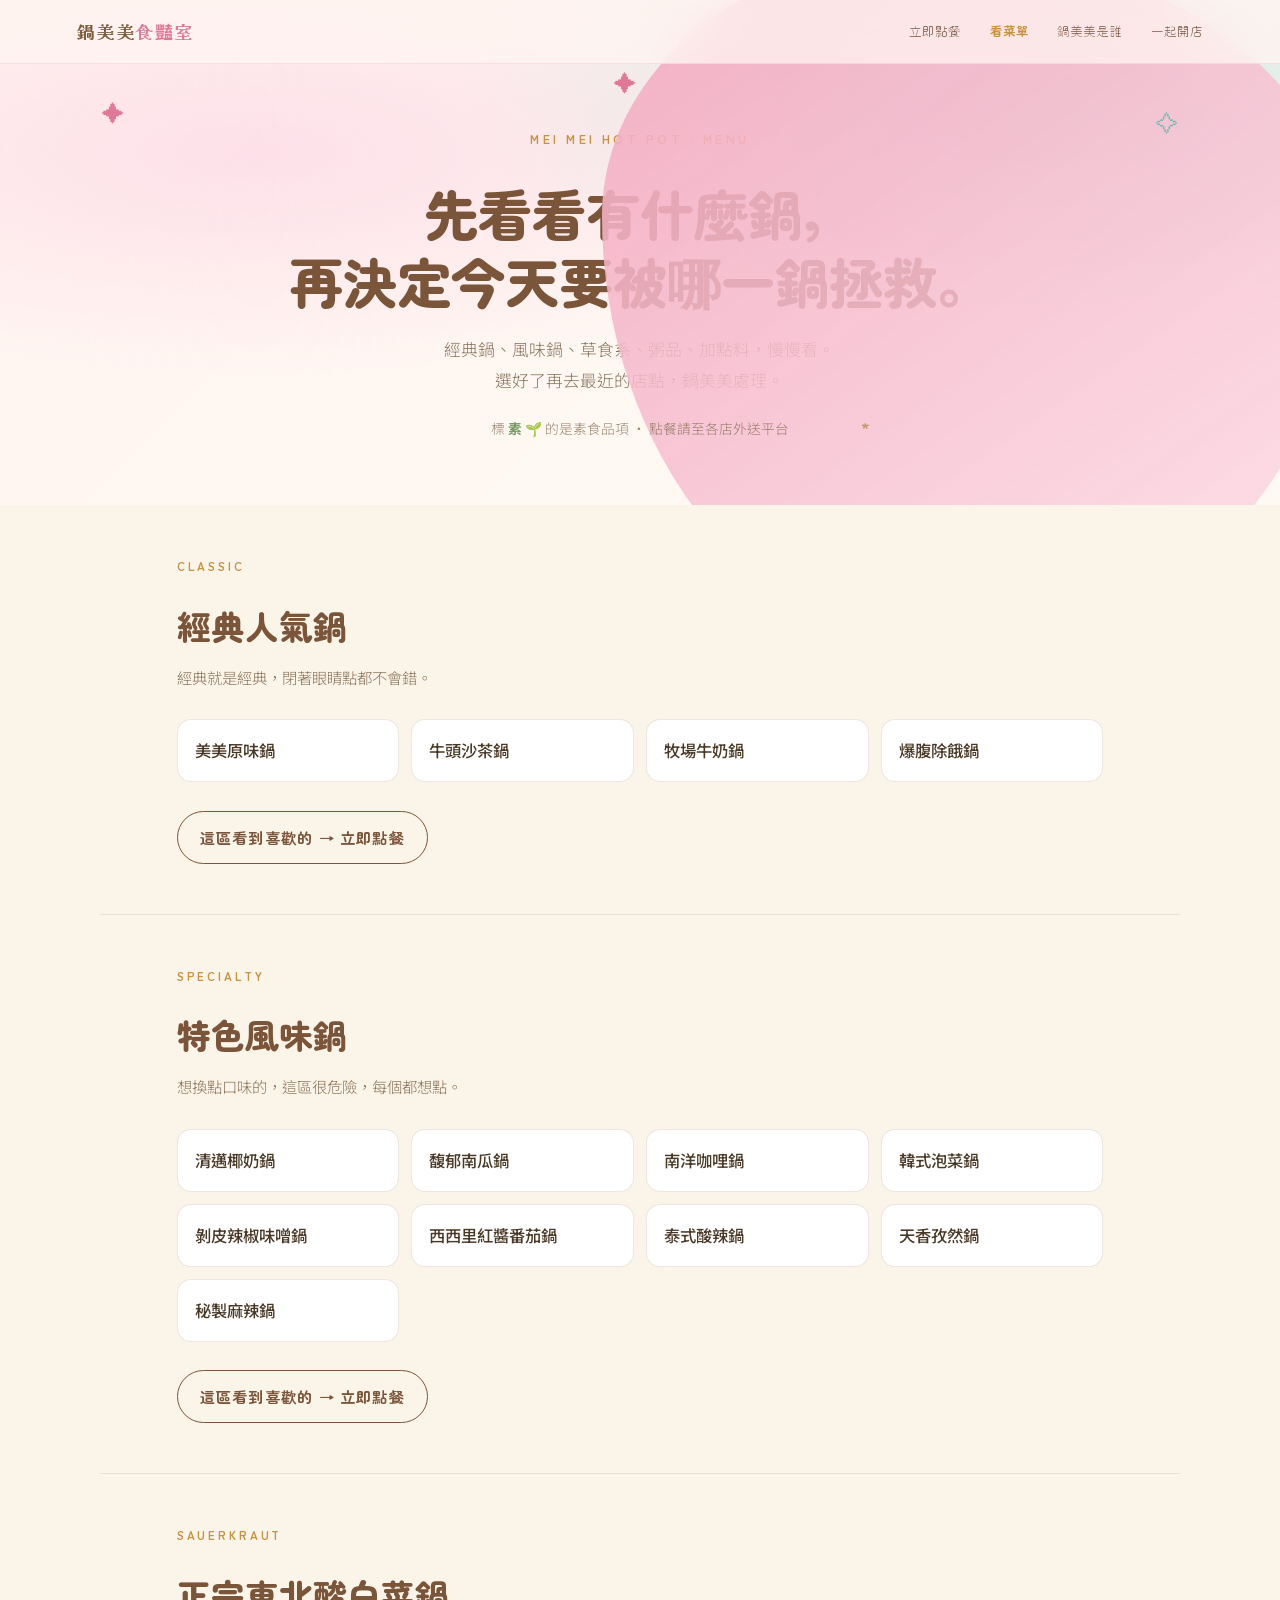
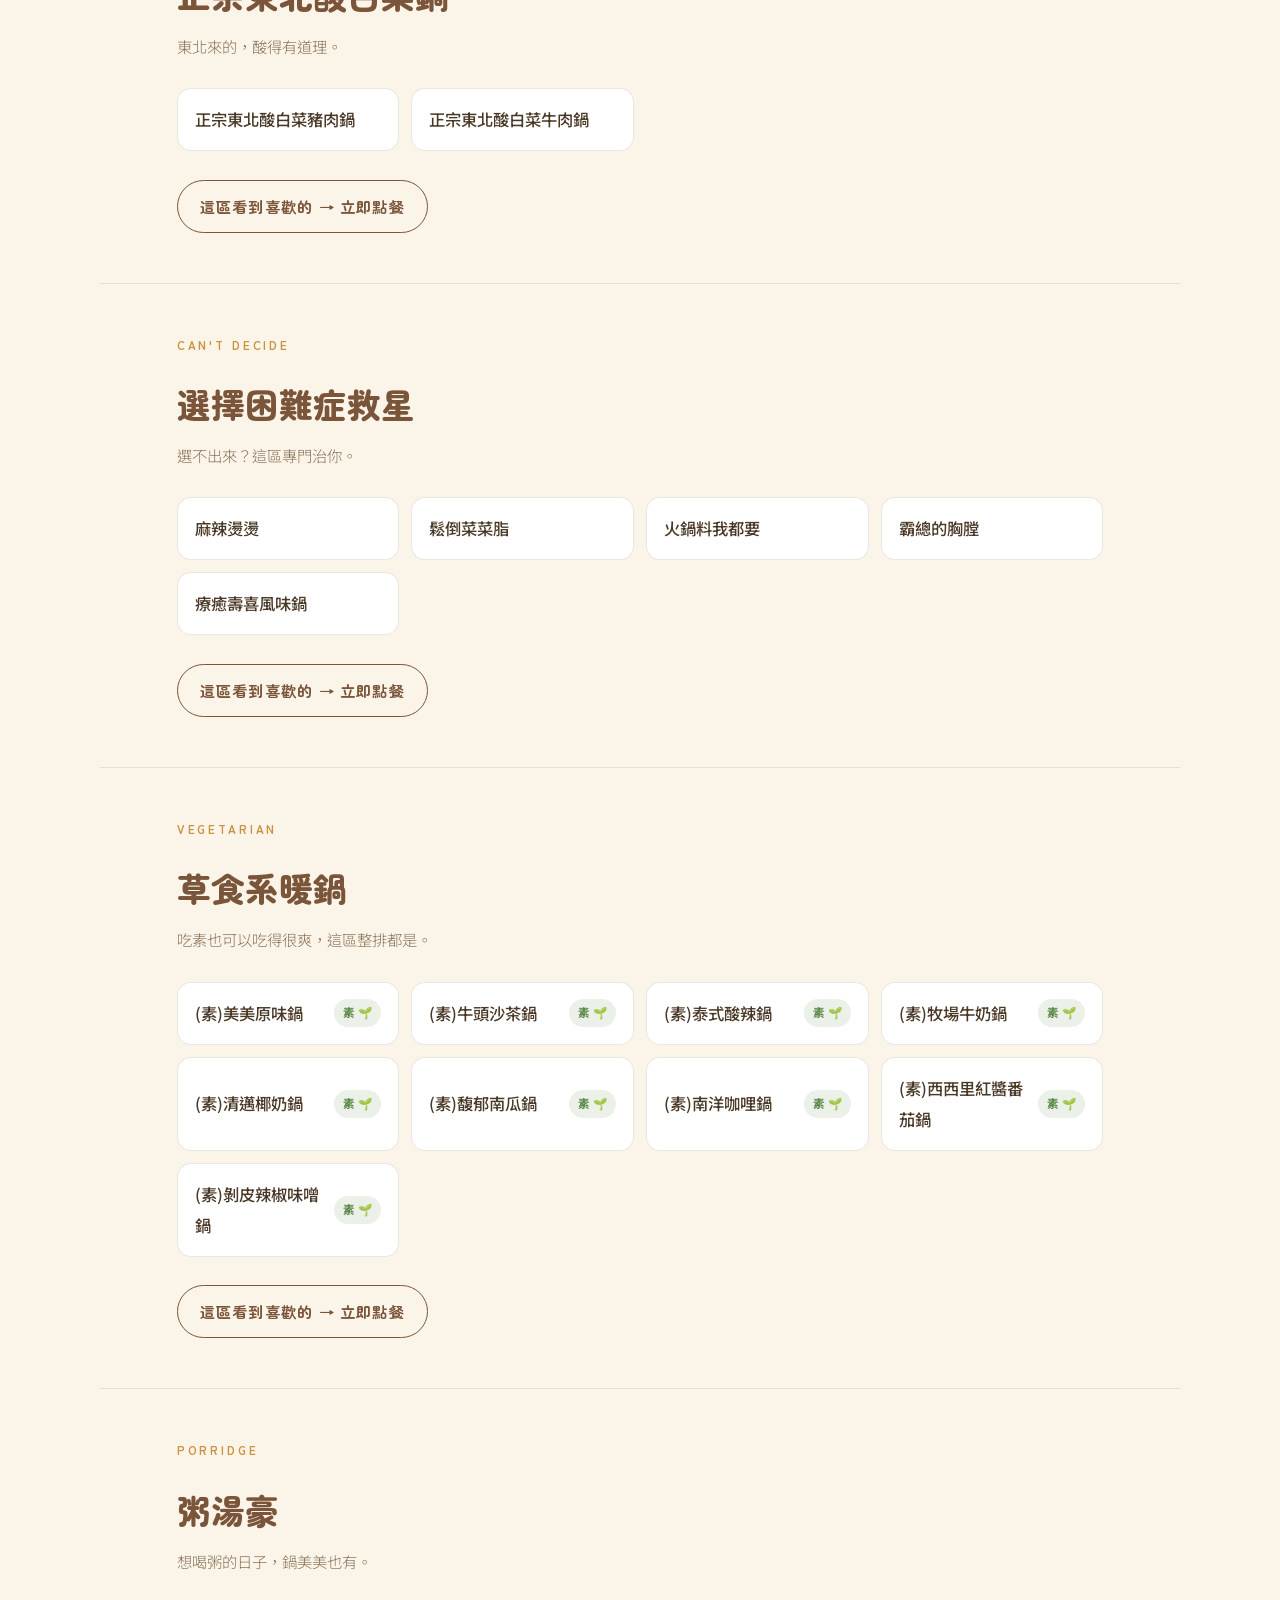
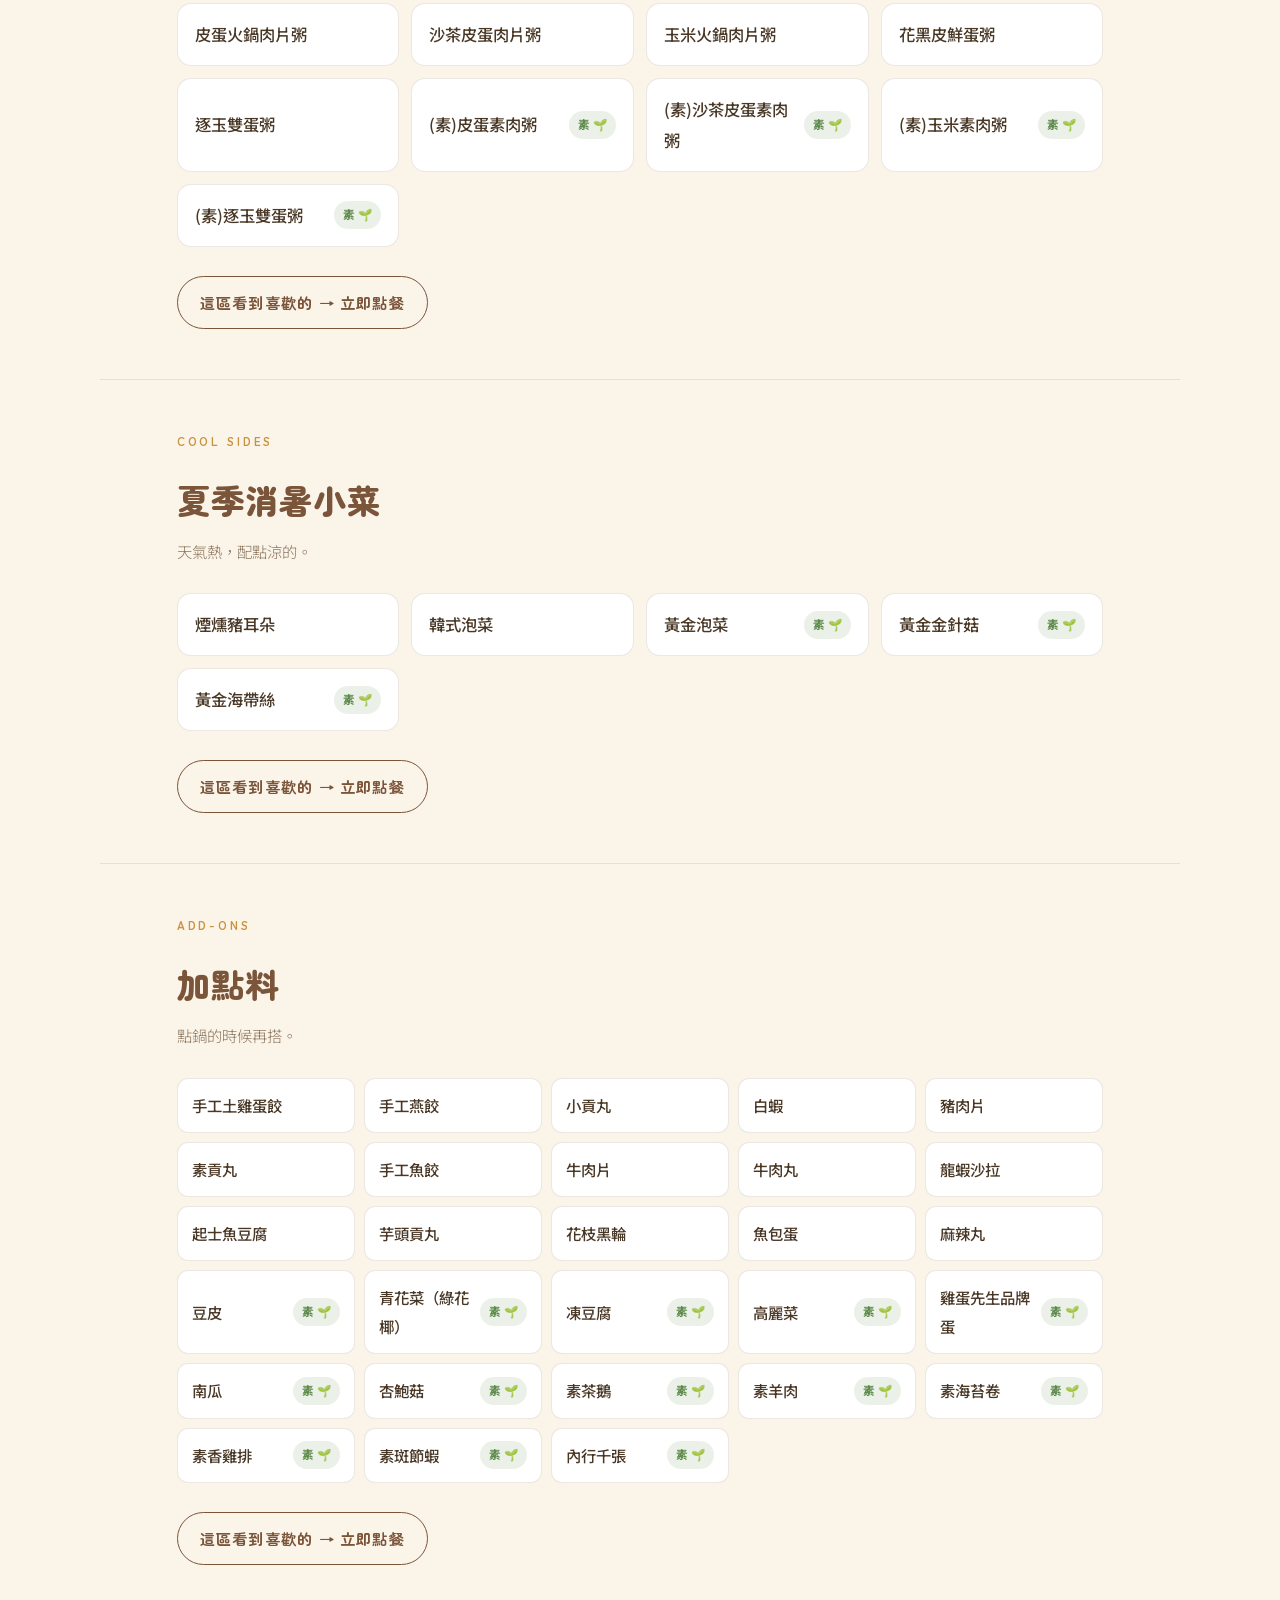
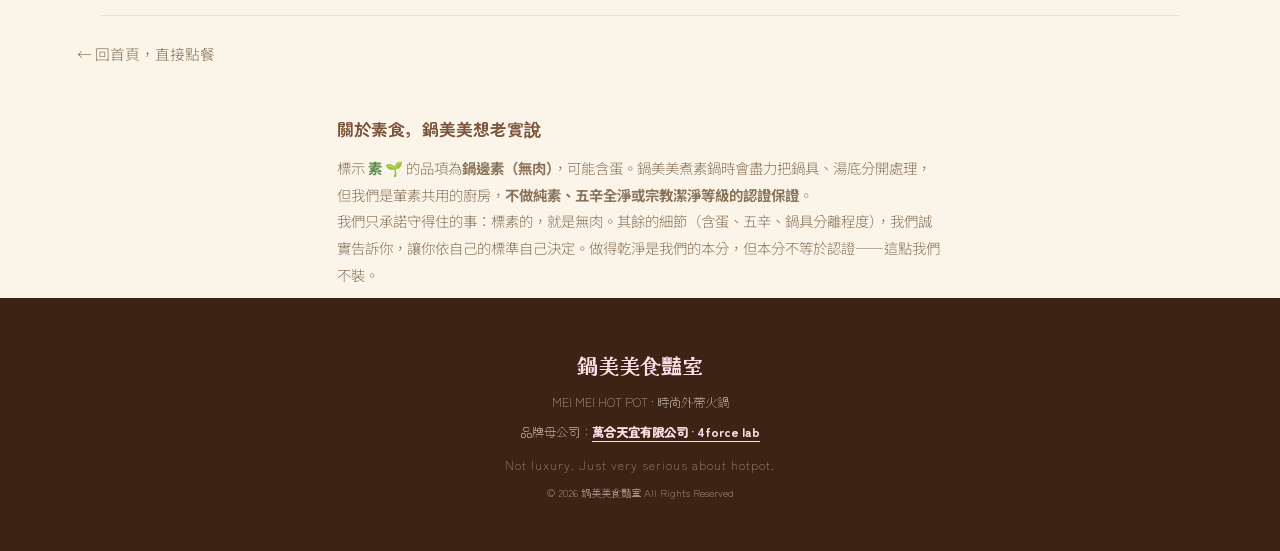
==== commit 7f5edaa3: "Enable menu hero effects" ====
--- a/menu/index.html
+++ b/menu/index.html
@@ -4,7 +4,7 @@
 <meta charset="UTF-8">
 <meta name="viewport" content="width=device-width, initial-scale=1.0">
 <title>菜單｜鍋美美食豔室・時尚外帶火鍋・屏東外送</title>
-<meta name="description" content="鍋美美食豔室完整菜單：經典人氣鍋、特色風味鍋、東北酸白菜鍋、草食系暖鍋、粥品、消暑小菜與加點料。素食標記清楚，全台統一菜單。今天辛苦了，火鍋交給我。">
+<meta name="description" content="鍋美美食豔室完整菜單：經典人氣鍋、特色風味鍋、東北酸白菜鍋、草食系暖鍋、粥品、消暑小菜與加點料。素食標記清楚。今天辛苦了，火鍋交給我。">
 <meta name="keywords" content="鍋美美菜單,鍋美美火鍋菜單,屏東外帶火鍋菜單,素食火鍋,內埔火鍋外送,時尚外帶火鍋">
 <meta name="author" content="鍋美美食豔室 · 萬合天宜有限公司">
 <meta name="robots" content="index, follow">
@@ -21,7 +21,7 @@
 <meta name="twitter:image" content="https://love.4force.com.tw/images/og-image.jpeg">
 
 <script type="application/ld+json">
-{"@context":"https://schema.org","@type":"Menu","@id":"https://love.4force.com.tw/menu/#menu","name":"鍋美美食豔室 菜單","inLanguage":"zh-TW","hasMenuSection":[{"@type":"MenuSection","name":"經典人氣鍋","hasMenuItem":[{"@type":"MenuItem","name":"美美原味鍋"},{"@type":"MenuItem","name":"牛頭沙茶鍋"},{"@type":"MenuItem","name":"牧場牛奶鍋"},{"@type":"MenuItem","name":"爆腹除餓鍋"}]},{"@type":"MenuSection","name":"特色風味鍋","hasMenuItem":[{"@type":"MenuItem","name":"清邁椰奶鍋"},{"@type":"MenuItem","name":"馥郁南瓜鍋"},{"@type":"MenuItem","name":"南洋咖哩鍋"},{"@type":"MenuItem","name":"韓式泡菜鍋"},{"@type":"MenuItem","name":"剝皮辣椒味噌鍋"},{"@type":"MenuItem","name":"西西里紅醬番茄鍋"},{"@type":"MenuItem","name":"泰式酸辣鍋"},{"@type":"MenuItem","name":"天香孜然鍋"},{"@type":"MenuItem","name":"秘製麻辣鍋"}]},{"@type":"MenuSection","name":"正宗東北酸白菜鍋","hasMenuItem":[{"@type":"MenuItem","name":"正宗東北酸白菜豬肉鍋"},{"@type":"MenuItem","name":"正宗東北酸白菜牛肉鍋"}]},{"@type":"MenuSection","name":"選擇困難症救星","hasMenuItem":[{"@type":"MenuItem","name":"麻辣燙燙"},{"@type":"MenuItem","name":"鬆倒菜菜脂"},{"@type":"MenuItem","name":"火鍋料我都要"},{"@type":"MenuItem","name":"霸總的胸膛"},{"@type":"MenuItem","name":"療癒壽喜風味鍋"}]},{"@type":"MenuSection","name":"草食系暖鍋","hasMenuItem":[{"@type":"MenuItem","name":"(素)美美原味鍋","suitableForDiet":"https://schema.org/VegetarianDiet"},{"@type":"MenuItem","name":"(素)牛頭沙茶鍋","suitableForDiet":"https://schema.org/VegetarianDiet"},{"@type":"MenuItem","name":"(素)泰式酸辣鍋","suitableForDiet":"https://schema.org/VegetarianDiet"},{"@type":"MenuItem","name":"(素)牧場牛奶鍋","suitableForDiet":"https://schema.org/VegetarianDiet"},{"@type":"MenuItem","name":"(素)清邁椰奶鍋","suitableForDiet":"https://schema.org/VegetarianDiet"},{"@type":"MenuItem","name":"(素)馥郁南瓜鍋","suitableForDiet":"https://schema.org/VegetarianDiet"},{"@type":"MenuItem","name":"(素)南洋咖哩鍋","suitableForDiet":"https://schema.org/VegetarianDiet"},{"@type":"MenuItem","name":"(素)西西里紅醬番茄鍋","suitableForDiet":"https://schema.org/VegetarianDiet"},{"@type":"MenuItem","name":"(素)剝皮辣椒味噌鍋","suitableForDiet":"https://schema.org/VegetarianDiet"}]},{"@type":"MenuSection","name":"粥湯豪","hasMenuItem":[{"@type":"MenuItem","name":"皮蛋火鍋肉片粥"},{"@type":"MenuItem","name":"沙茶皮蛋肉片粥"},{"@type":"MenuItem","name":"玉米火鍋肉片粥"},{"@type":"MenuItem","name":"花黑皮鮮蛋粥"},{"@type":"MenuItem","name":"逐玉雙蛋粥"},{"@type":"MenuItem","name":"(素)皮蛋素肉粥","suitableForDiet":"https://schema.org/VegetarianDiet"},{"@type":"MenuItem","name":"(素)沙茶皮蛋素肉粥","suitableForDiet":"https://schema.org/VegetarianDiet"},{"@type":"MenuItem","name":"(素)玉米素肉粥","suitableForDiet":"https://schema.org/VegetarianDiet"},{"@type":"MenuItem","name":"(素)逐玉雙蛋粥","suitableForDiet":"https://schema.org/VegetarianDiet"}]},{"@type":"MenuSection","name":"夏季消暑小菜","hasMenuItem":[{"@type":"MenuItem","name":"煙燻豬耳朵"},{"@type":"MenuItem","name":"黃金泡菜","suitableForDiet":"https://schema.org/VegetarianDiet"},{"@type":"MenuItem","name":"黃金金針菇","suitableForDiet":"https://schema.org/VegetarianDiet"},{"@type":"MenuItem","name":"黃金海帶絲","suitableForDiet":"https://schema.org/VegetarianDiet"},{"@type":"MenuItem","name":"韓式泡菜"}]},{"@type":"MenuSection","name":"加點料","hasMenuItem":[{"@type":"MenuItem","name":"切塊豆皮","suitableForDiet":"https://schema.org/VegetarianDiet"},{"@type":"MenuItem","name":"青花菜（綠花椰）","suitableForDiet":"https://schema.org/VegetarianDiet"},{"@type":"MenuItem","name":"凍豆腐","suitableForDiet":"https://schema.org/VegetarianDiet"},{"@type":"MenuItem","name":"高麗菜","suitableForDiet":"https://schema.org/VegetarianDiet"},{"@type":"MenuItem","name":"雞蛋先生品牌蛋","suitableForDiet":"https://schema.org/VegetarianDiet"},{"@type":"MenuItem","name":"手工土雞蛋餃"},{"@type":"MenuItem","name":"手工燕餃"},{"@type":"MenuItem","name":"小貢丸"},{"@type":"MenuItem","name":"白蝦"},{"@type":"MenuItem","name":"豬肉片"},{"@type":"MenuItem","name":"南瓜","suitableForDiet":"https://schema.org/VegetarianDiet"},{"@type":"MenuItem","name":"杏鮑菇","suitableForDiet":"https://schema.org/VegetarianDiet"},{"@type":"MenuItem","name":"素茶鵝","suitableForDiet":"https://schema.org/VegetarianDiet"},{"@type":"MenuItem","name":"素羊肉","suitableForDiet":"https://schema.org/VegetarianDiet"},{"@type":"MenuItem","name":"素海苔卷","suitableForDiet":"https://schema.org/VegetarianDiet"},{"@type":"MenuItem","name":"素香雞排","suitableForDiet":"https://schema.org/VegetarianDiet"},{"@type":"MenuItem","name":"素貢丸"},{"@type":"MenuItem","name":"素斑節蝦","suitableForDiet":"https://schema.org/VegetarianDiet"},{"@type":"MenuItem","name":"手工魚餃"},{"@type":"MenuItem","name":"牛肉片"},{"@type":"MenuItem","name":"牛肉丸"},{"@type":"MenuItem","name":"龍蝦沙拉"},{"@type":"MenuItem","name":"起士魚豆腐"},{"@type":"MenuItem","name":"芋頭貢丸"},{"@type":"MenuItem","name":"花枝黑輪"},{"@type":"MenuItem","name":"魚包蛋"},{"@type":"MenuItem","name":"麻辣丸"},{"@type":"MenuItem","name":"內行千張","suitableForDiet":"https://schema.org/VegetarianDiet"}]}]}
+{"@context":"https://schema.org","@type":"Menu","@id":"https://love.4force.com.tw/menu/#menu","name":"鍋美美食豔室 菜單","inLanguage":"zh-TW","hasMenuSection":[{"@type":"MenuSection","name":"經典人氣鍋","hasMenuItem":[{"@type":"MenuItem","name":"美美原味鍋"},{"@type":"MenuItem","name":"牛頭沙茶鍋"},{"@type":"MenuItem","name":"牧場牛奶鍋"},{"@type":"MenuItem","name":"爆腹除餓鍋"}]},{"@type":"MenuSection","name":"特色風味鍋","hasMenuItem":[{"@type":"MenuItem","name":"清邁椰奶鍋"},{"@type":"MenuItem","name":"馥郁南瓜鍋"},{"@type":"MenuItem","name":"南洋咖哩鍋"},{"@type":"MenuItem","name":"韓式泡菜鍋"},{"@type":"MenuItem","name":"剝皮辣椒味噌鍋"},{"@type":"MenuItem","name":"西西里紅醬番茄鍋"},{"@type":"MenuItem","name":"泰式酸辣鍋"},{"@type":"MenuItem","name":"天香孜然鍋"},{"@type":"MenuItem","name":"秘製麻辣鍋"}]},{"@type":"MenuSection","name":"正宗東北酸白菜鍋","hasMenuItem":[{"@type":"MenuItem","name":"正宗東北酸白菜豬肉鍋"},{"@type":"MenuItem","name":"正宗東北酸白菜牛肉鍋"}]},{"@type":"MenuSection","name":"選擇困難症救星","hasMenuItem":[{"@type":"MenuItem","name":"麻辣燙燙"},{"@type":"MenuItem","name":"鬆倒菜菜脂"},{"@type":"MenuItem","name":"火鍋料我都要"},{"@type":"MenuItem","name":"霸總的胸膛"},{"@type":"MenuItem","name":"療癒壽喜風味鍋"}]},{"@type":"MenuSection","name":"草食系暖鍋","hasMenuItem":[{"@type":"MenuItem","name":"(素)美美原味鍋","suitableForDiet":"https://schema.org/VegetarianDiet"},{"@type":"MenuItem","name":"(素)牛頭沙茶鍋","suitableForDiet":"https://schema.org/VegetarianDiet"},{"@type":"MenuItem","name":"(素)泰式酸辣鍋","suitableForDiet":"https://schema.org/VegetarianDiet"},{"@type":"MenuItem","name":"(素)牧場牛奶鍋","suitableForDiet":"https://schema.org/VegetarianDiet"},{"@type":"MenuItem","name":"(素)清邁椰奶鍋","suitableForDiet":"https://schema.org/VegetarianDiet"},{"@type":"MenuItem","name":"(素)馥郁南瓜鍋","suitableForDiet":"https://schema.org/VegetarianDiet"},{"@type":"MenuItem","name":"(素)南洋咖哩鍋","suitableForDiet":"https://schema.org/VegetarianDiet"},{"@type":"MenuItem","name":"(素)西西里紅醬番茄鍋","suitableForDiet":"https://schema.org/VegetarianDiet"},{"@type":"MenuItem","name":"(素)剝皮辣椒味噌鍋","suitableForDiet":"https://schema.org/VegetarianDiet"}]},{"@type":"MenuSection","name":"粥湯豪","hasMenuItem":[{"@type":"MenuItem","name":"皮蛋火鍋肉片粥"},{"@type":"MenuItem","name":"沙茶皮蛋肉片粥"},{"@type":"MenuItem","name":"玉米火鍋肉片粥"},{"@type":"MenuItem","name":"花黑皮鮮蛋粥"},{"@type":"MenuItem","name":"逐玉雙蛋粥"},{"@type":"MenuItem","name":"(素)皮蛋素肉粥","suitableForDiet":"https://schema.org/VegetarianDiet"},{"@type":"MenuItem","name":"(素)沙茶皮蛋素肉粥","suitableForDiet":"https://schema.org/VegetarianDiet"},{"@type":"MenuItem","name":"(素)玉米素肉粥","suitableForDiet":"https://schema.org/VegetarianDiet"},{"@type":"MenuItem","name":"(素)逐玉雙蛋粥","suitableForDiet":"https://schema.org/VegetarianDiet"}]},{"@type":"MenuSection","name":"夏季消暑小菜","hasMenuItem":[{"@type":"MenuItem","name":"煙燻豬耳朵"},{"@type":"MenuItem","name":"韓式泡菜"},{"@type":"MenuItem","name":"黃金泡菜","suitableForDiet":"https://schema.org/VegetarianDiet"},{"@type":"MenuItem","name":"黃金金針菇","suitableForDiet":"https://schema.org/VegetarianDiet"},{"@type":"MenuItem","name":"黃金海帶絲","suitableForDiet":"https://schema.org/VegetarianDiet"}]},{"@type":"MenuSection","name":"加點料","hasMenuItem":[{"@type":"MenuItem","name":"手工土雞蛋餃"},{"@type":"MenuItem","name":"手工燕餃"},{"@type":"MenuItem","name":"小貢丸"},{"@type":"MenuItem","name":"白蝦"},{"@type":"MenuItem","name":"豬肉片"},{"@type":"MenuItem","name":"素貢丸"},{"@type":"MenuItem","name":"手工魚餃"},{"@type":"MenuItem","name":"牛肉片"},{"@type":"MenuItem","name":"牛肉丸"},{"@type":"MenuItem","name":"龍蝦沙拉"},{"@type":"MenuItem","name":"起士魚豆腐"},{"@type":"MenuItem","name":"芋頭貢丸"},{"@type":"MenuItem","name":"花枝黑輪"},{"@type":"MenuItem","name":"魚包蛋"},{"@type":"MenuItem","name":"麻辣丸"},{"@type":"MenuItem","name":"豆皮","suitableForDiet":"https://schema.org/VegetarianDiet"},{"@type":"MenuItem","name":"青花菜（綠花椰）","suitableForDiet":"https://schema.org/VegetarianDiet"},{"@type":"MenuItem","name":"凍豆腐","suitableForDiet":"https://schema.org/VegetarianDiet"},{"@type":"MenuItem","name":"高麗菜","suitableForDiet":"https://schema.org/VegetarianDiet"},{"@type":"MenuItem","name":"雞蛋先生品牌蛋","suitableForDiet":"https://schema.org/VegetarianDiet"},{"@type":"MenuItem","name":"南瓜","suitableForDiet":"https://schema.org/VegetarianDiet"},{"@type":"MenuItem","name":"杏鮑菇","suitableForDiet":"https://schema.org/VegetarianDiet"},{"@type":"MenuItem","name":"素茶鵝","suitableForDiet":"https://schema.org/VegetarianDiet"},{"@type":"MenuItem","name":"素羊肉","suitableForDiet":"https://schema.org/VegetarianDiet"},{"@type":"MenuItem","name":"素海苔卷","suitableForDiet":"https://schema.org/VegetarianDiet"},{"@type":"MenuItem","name":"素香雞排","suitableForDiet":"https://schema.org/VegetarianDiet"},{"@type":"MenuItem","name":"素斑節蝦","suitableForDiet":"https://schema.org/VegetarianDiet"},{"@type":"MenuItem","name":"內行千張","suitableForDiet":"https://schema.org/VegetarianDiet"}]}]}
 </script>
 <script type="application/ld+json">
 {"@context":"https://schema.org","@type":"BreadcrumbList","itemListElement":[{"@type":"ListItem","position":1,"name":"鍋美美食豔室","item":"https://love.4force.com.tw/"},{"@type":"ListItem","position":2,"name":"菜單","item":"https://love.4force.com.tw/menu/"}]}
@@ -42,21 +42,25 @@
 <link rel="stylesheet" href="../css/style.css">
 
 <style>
-/* ===== /menu/ 菜單頁專屬樣式：繼承主站奶油色調性，新增目錄版型 ===== */
+/* ===== /menu/ 菜單頁專屬樣式 =====
+   注意：hero 沿用主站 .hero/.melt-bg/.sugar class（特效定義在 style.css）。
+   下方只補目錄版型（m-* 系列），不重複定義主站已有的視覺。 */
 :root{
-  --m-cream:#FBF4E9; --m-cream2:#F6E8D6; --m-pink:#FBEAE6; --m-brown:#7B553A;
+  --m-cream:#FBF4E9; --m-cream2:#F6E8D6; --m-brown:#7B553A;
   --m-ink:#4A3826; --m-ink-soft:#8A7359; --m-gold:#C9923E; --m-veg:#5E8B4C;
   --m-line:rgba(123,85,58,.14);
 }
 .menu-wrap{background:var(--m-cream);color:var(--m-ink);font-family:'Noto Sans TC',sans-serif;}
-.menu-hero{padding:130px 6vw 50px;text-align:center;background:linear-gradient(180deg,var(--m-cream2),var(--m-cream));}
+
+/* hero：縮短高度、收掉超大留白。文字置中，沿用 melt-bg 背景與 .sugar 星星 */
+.menu-hero{min-height:auto;padding:128px 6vw 64px;text-align:center;position:relative;overflow:hidden;}
 .menu-hero .eyebrow{color:var(--m-gold);letter-spacing:.28em;font-size:.78rem;font-weight:700;}
-.menu-hero h1{font-family:'Zen Maru Gothic',sans-serif;font-weight:900;font-size:clamp(2rem,5.5vw,3.4rem);line-height:1.25;margin:.5em 0 .3em;color:var(--m-brown);}
-.menu-hero p.lead{font-size:1.05rem;color:var(--m-ink-soft);max-width:30em;margin:0 auto;line-height:1.8;}
-.menu-hero .note{margin-top:1.4em;font-size:.86rem;color:var(--m-ink-soft);opacity:.8;}
-
-.m-section{max-width:1080px;margin:0 auto;padding:54px 6vw;border-bottom:1px solid var(--m-line);}
-.m-head{margin-bottom:1.8em;}
+.menu-hero h1{font-family:'Zen Maru Gothic',sans-serif;font-weight:900;font-size:clamp(2rem,5.5vw,3.4rem);line-height:1.25;margin:.5em 0 .35em;color:var(--m-brown);}
+.menu-hero p.lead{font-size:1.05rem;color:var(--m-ink-soft);max-width:30em;margin:0 auto;line-height:1.85;}
+.menu-hero .note{margin-top:1.4em;font-size:.86rem;color:var(--m-ink-soft);opacity:.85;}
+
+.m-section{max-width:1080px;margin:0 auto;padding:50px 6vw;border-bottom:1px solid var(--m-line);}
+.m-head{margin-bottom:1.7em;}
 .m-head .eyebrow{color:var(--m-gold);letter-spacing:.24em;font-size:.74rem;font-weight:700;}
 .m-head h2{font-family:'Zen Maru Gothic',sans-serif;font-weight:900;font-size:clamp(1.5rem,3.6vw,2.1rem);color:var(--m-brown);margin:.25em 0 .15em;}
 .m-tail{color:var(--m-ink-soft);font-size:.96rem;}
@@ -72,18 +76,16 @@
 .menu-wrap .btn.ghost{display:inline-block;border:1.5px solid var(--m-brown);color:var(--m-brown);background:transparent;padding:11px 22px;border-radius:999px;font-weight:700;font-size:.95rem;text-decoration:none;transition:.18s;}
 .menu-wrap .btn.ghost:hover{background:var(--m-brown);color:#fff;}
 
-/* 素食主張：誠實揭露層，放 footer 上方 */
 .veg-statement{max-width:760px;margin:0 auto;padding:46px 6vw 10px;color:var(--m-ink-soft);font-size:.9rem;line-height:1.85;}
 .veg-statement h3{font-family:'Zen Maru Gothic',sans-serif;color:var(--m-brown);font-size:1.05rem;margin-bottom:.6em;font-weight:700;}
 .veg-statement .veg-tag{color:var(--m-veg);font-weight:700;}
 
-/* 頂部回首頁 / nav active */
-.menu-wrap .nav-links a[href="/menu/"], .menu-wrap .nav-links a.active{color:var(--m-gold);font-weight:700;}
+.menu-wrap .nav-links a.active{color:var(--m-gold);font-weight:700;}
 .menu-back{display:inline-block;margin:24px 6vw 0;color:var(--m-ink-soft);text-decoration:none;font-size:.92rem;}
 .menu-back:hover{color:var(--m-brown);}
 @media(max-width:600px){
-  .menu-hero{padding:108px 6vw 38px;}
-  .m-section{padding:42px 5vw;}
+  .menu-hero{padding:104px 6vw 46px;}
+  .m-section{padding:40px 5vw;}
 }
 </style>
 </head>
@@ -99,16 +101,17 @@
   </div>
 </nav>
 
-<header class="menu-hero">
+<header class="menu-hero melt-bg">
   <p class="eyebrow">MEI MEI HOT POT · MENU</p>
   <h1>先看看有什麼鍋，<br>再決定今天要被哪一鍋拯救。</h1>
   <p class="lead">經典鍋、風味鍋、草食系、粥品、加點料，慢慢看。<br>選好了再去最近的店點，鍋美美處理。</p>
   <p class="note">標 <span style="color:#5E8B4C;font-weight:700;">素 🌱</span> 的是素食品項 · 點餐請至各店外送平台</p>
+  <span class="sugar s1">✦</span><span class="sugar s2">✧</span><span class="sugar s3">⋆</span><span class="sugar s4">✦</span>
 </header>
 
   <section class="m-section reveal" id="cat-signature">
     <div class="m-head">
-      <p class="eyebrow">SIGNATURE</p>
+      <p class="eyebrow">CLASSIC</p>
       <h2>經典人氣鍋</h2>
       <p class="m-tail">經典就是經典，閉著眼睛點都不會錯。</p>
     </div>
@@ -172,7 +175,7 @@
 
   <section class="m-section reveal" id="cat-veg_pot">
     <div class="m-head">
-      <p class="eyebrow">PLANT-BASED</p>
+      <p class="eyebrow">VEGETARIAN</p>
       <h2>草食系暖鍋</h2>
       <p class="m-tail">吃素也可以吃得很爽，這區整排都是。</p>
     </div>
@@ -218,10 +221,10 @@
     </div>
     <ul class="m-grid">
       <li class="m-item">煙燻豬耳朵</li>
+      <li class="m-item">韓式泡菜</li>
       <li class="m-item">黃金泡菜<span class="m-veg">素 🌱</span></li>
       <li class="m-item">黃金金針菇<span class="m-veg">素 🌱</span></li>
       <li class="m-item">黃金海帶絲<span class="m-veg">素 🌱</span></li>
-      <li class="m-item">韓式泡菜</li>
     </ul>
     <div class="m-order-link"><a class="btn ghost" href="/#order">這區看到喜歡的 → 立即點餐</a></div>
   </section>
@@ -230,27 +233,15 @@
     <div class="m-head">
       <p class="eyebrow">ADD-ONS</p>
       <h2>加點料</h2>
-      <p class="m-tail">全台統一加點，點鍋的時候再搭。</p>
+      <p class="m-tail">點鍋的時候再搭。</p>
     </div>
     <ul class="m-grid m-grid-dense">
-      <li class="m-item">切塊豆皮<span class="m-veg">素 🌱</span></li>
-      <li class="m-item">青花菜（綠花椰）<span class="m-veg">素 🌱</span></li>
-      <li class="m-item">凍豆腐<span class="m-veg">素 🌱</span></li>
-      <li class="m-item">高麗菜<span class="m-veg">素 🌱</span></li>
-      <li class="m-item">雞蛋先生品牌蛋<span class="m-veg">素 🌱</span></li>
       <li class="m-item">手工土雞蛋餃</li>
       <li class="m-item">手工燕餃</li>
       <li class="m-item">小貢丸</li>
       <li class="m-item">白蝦</li>
       <li class="m-item">豬肉片</li>
-      <li class="m-item">南瓜<span class="m-veg">素 🌱</span></li>
-      <li class="m-item">杏鮑菇<span class="m-veg">素 🌱</span></li>
-      <li class="m-item">素茶鵝<span class="m-veg">素 🌱</span></li>
-      <li class="m-item">素羊肉<span class="m-veg">素 🌱</span></li>
-      <li class="m-item">素海苔卷<span class="m-veg">素 🌱</span></li>
-      <li class="m-item">素香雞排<span class="m-veg">素 🌱</span></li>
       <li class="m-item">素貢丸</li>
-      <li class="m-item">素斑節蝦<span class="m-veg">素 🌱</span></li>
       <li class="m-item">手工魚餃</li>
       <li class="m-item">牛肉片</li>
       <li class="m-item">牛肉丸</li>
@@ -260,6 +251,18 @@
       <li class="m-item">花枝黑輪</li>
       <li class="m-item">魚包蛋</li>
       <li class="m-item">麻辣丸</li>
+      <li class="m-item">豆皮<span class="m-veg">素 🌱</span></li>
+      <li class="m-item">青花菜（綠花椰）<span class="m-veg">素 🌱</span></li>
+      <li class="m-item">凍豆腐<span class="m-veg">素 🌱</span></li>
+      <li class="m-item">高麗菜<span class="m-veg">素 🌱</span></li>
+      <li class="m-item">雞蛋先生品牌蛋<span class="m-veg">素 🌱</span></li>
+      <li class="m-item">南瓜<span class="m-veg">素 🌱</span></li>
+      <li class="m-item">杏鮑菇<span class="m-veg">素 🌱</span></li>
+      <li class="m-item">素茶鵝<span class="m-veg">素 🌱</span></li>
+      <li class="m-item">素羊肉<span class="m-veg">素 🌱</span></li>
+      <li class="m-item">素海苔卷<span class="m-veg">素 🌱</span></li>
+      <li class="m-item">素香雞排<span class="m-veg">素 🌱</span></li>
+      <li class="m-item">素斑節蝦<span class="m-veg">素 🌱</span></li>
       <li class="m-item">內行千張<span class="m-veg">素 🌱</span></li>
     </ul>
     <div class="m-order-link"><a class="btn ghost" href="/#order">這區看到喜歡的 → 立即點餐</a></div>
@@ -281,14 +284,19 @@
   <small>© 2026 鍋美美食豔室 All Rights Reserved</small>
 </footer>
 
+<script src="../js/main.js"></script>
 <script>
 (function(){
   try {
     console.log('%c鍋美美食豔室｜MENU', 'background:#7B553A;color:#fff;padding:8px 14px;border-radius:999px;font-size:14px;font-weight:bold;');
     console.log('\n你連菜單頁都要打開 DevTools？\n\n餓的話前面有得點 👉 https://love.4force.com.tw/#order\n\n想加盟的話：0900-489-893\n母公司：https://www.4force.com.tw\n\n4force lab × 鍋美美食豔室');
   } catch(e) {}
-  // reveal 動畫 fallback（若 main.js 未載入此頁）
-  document.querySelectorAll('.reveal').forEach(function(el){el.style.opacity=1;el.style.transform='none';});
+  // reveal fallback：若 main.js 的 IntersectionObserver 未涵蓋本頁元素，確保內容可見
+  setTimeout(function(){
+    document.querySelectorAll('.reveal').forEach(function(el){
+      if(getComputedStyle(el).opacity==='0'){el.style.opacity=1;el.style.transform='none';}
+    });
+  }, 600);
 })();
 </script>
 
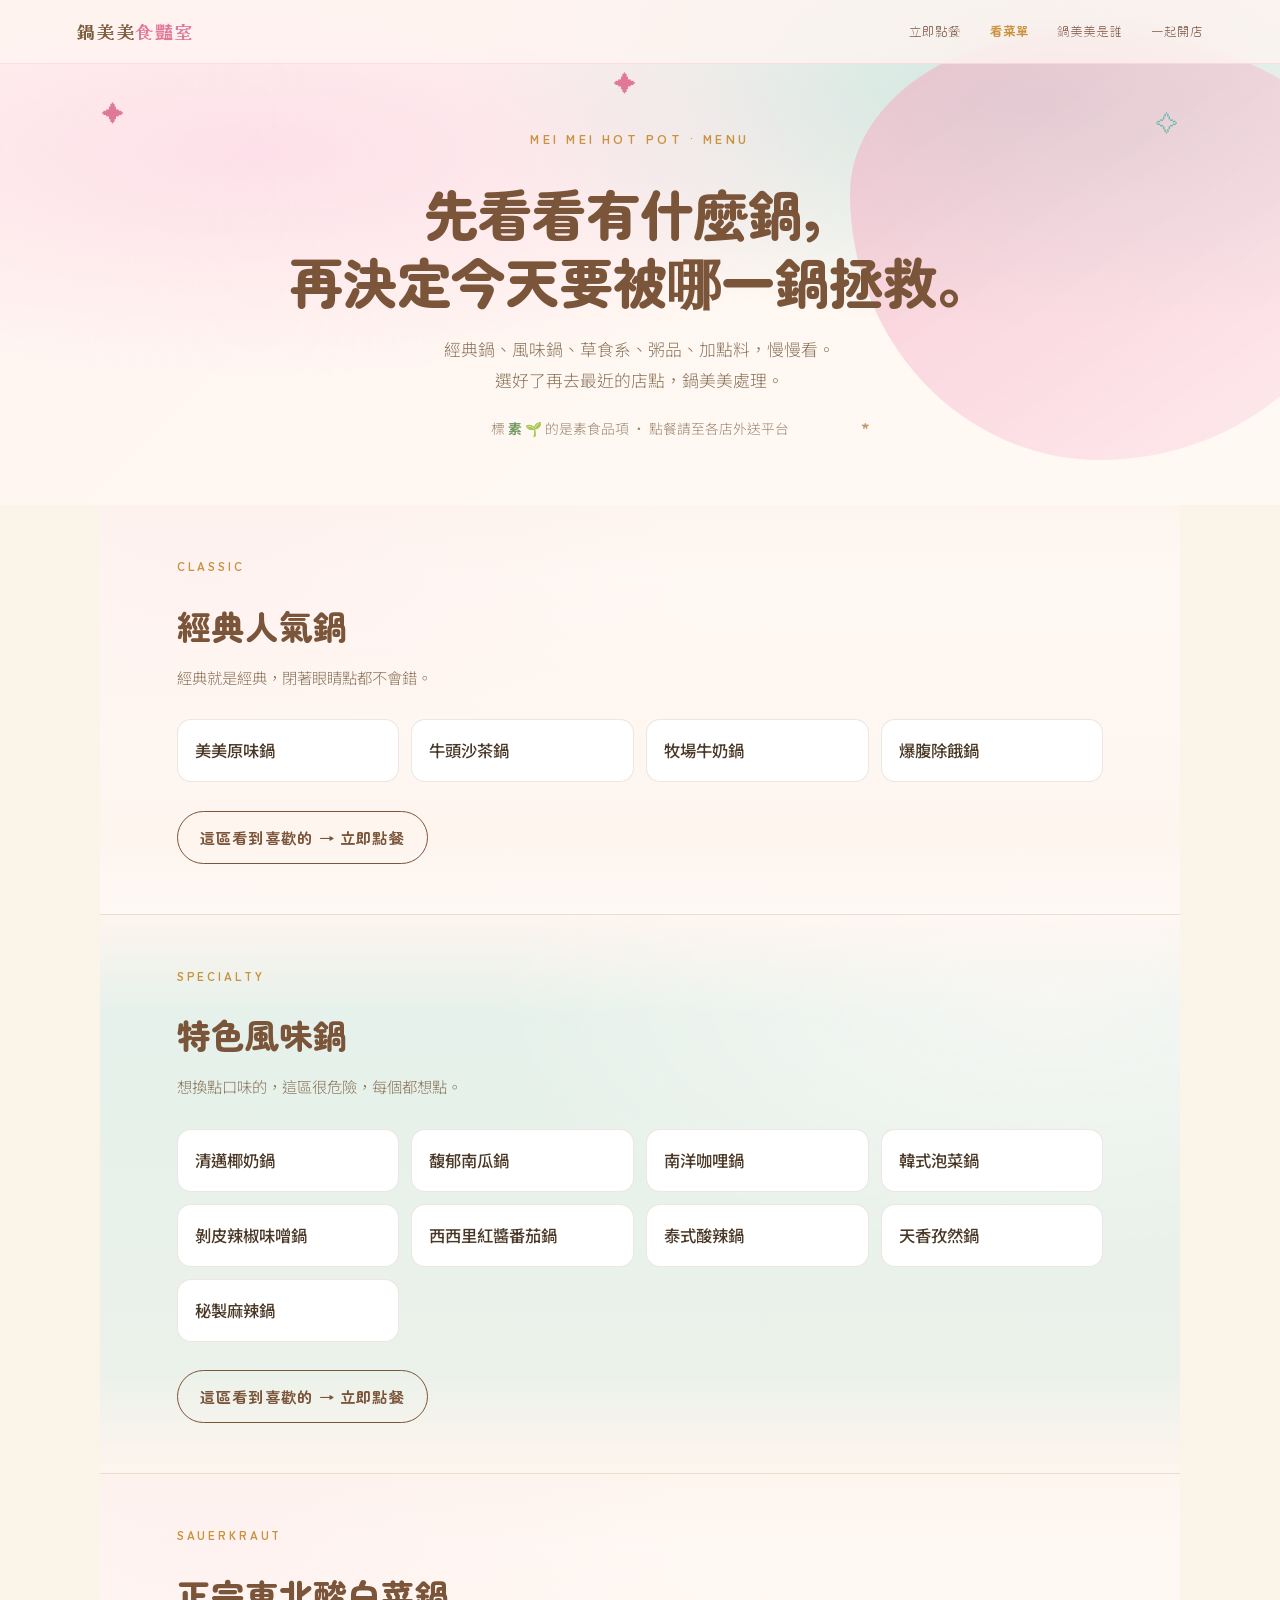
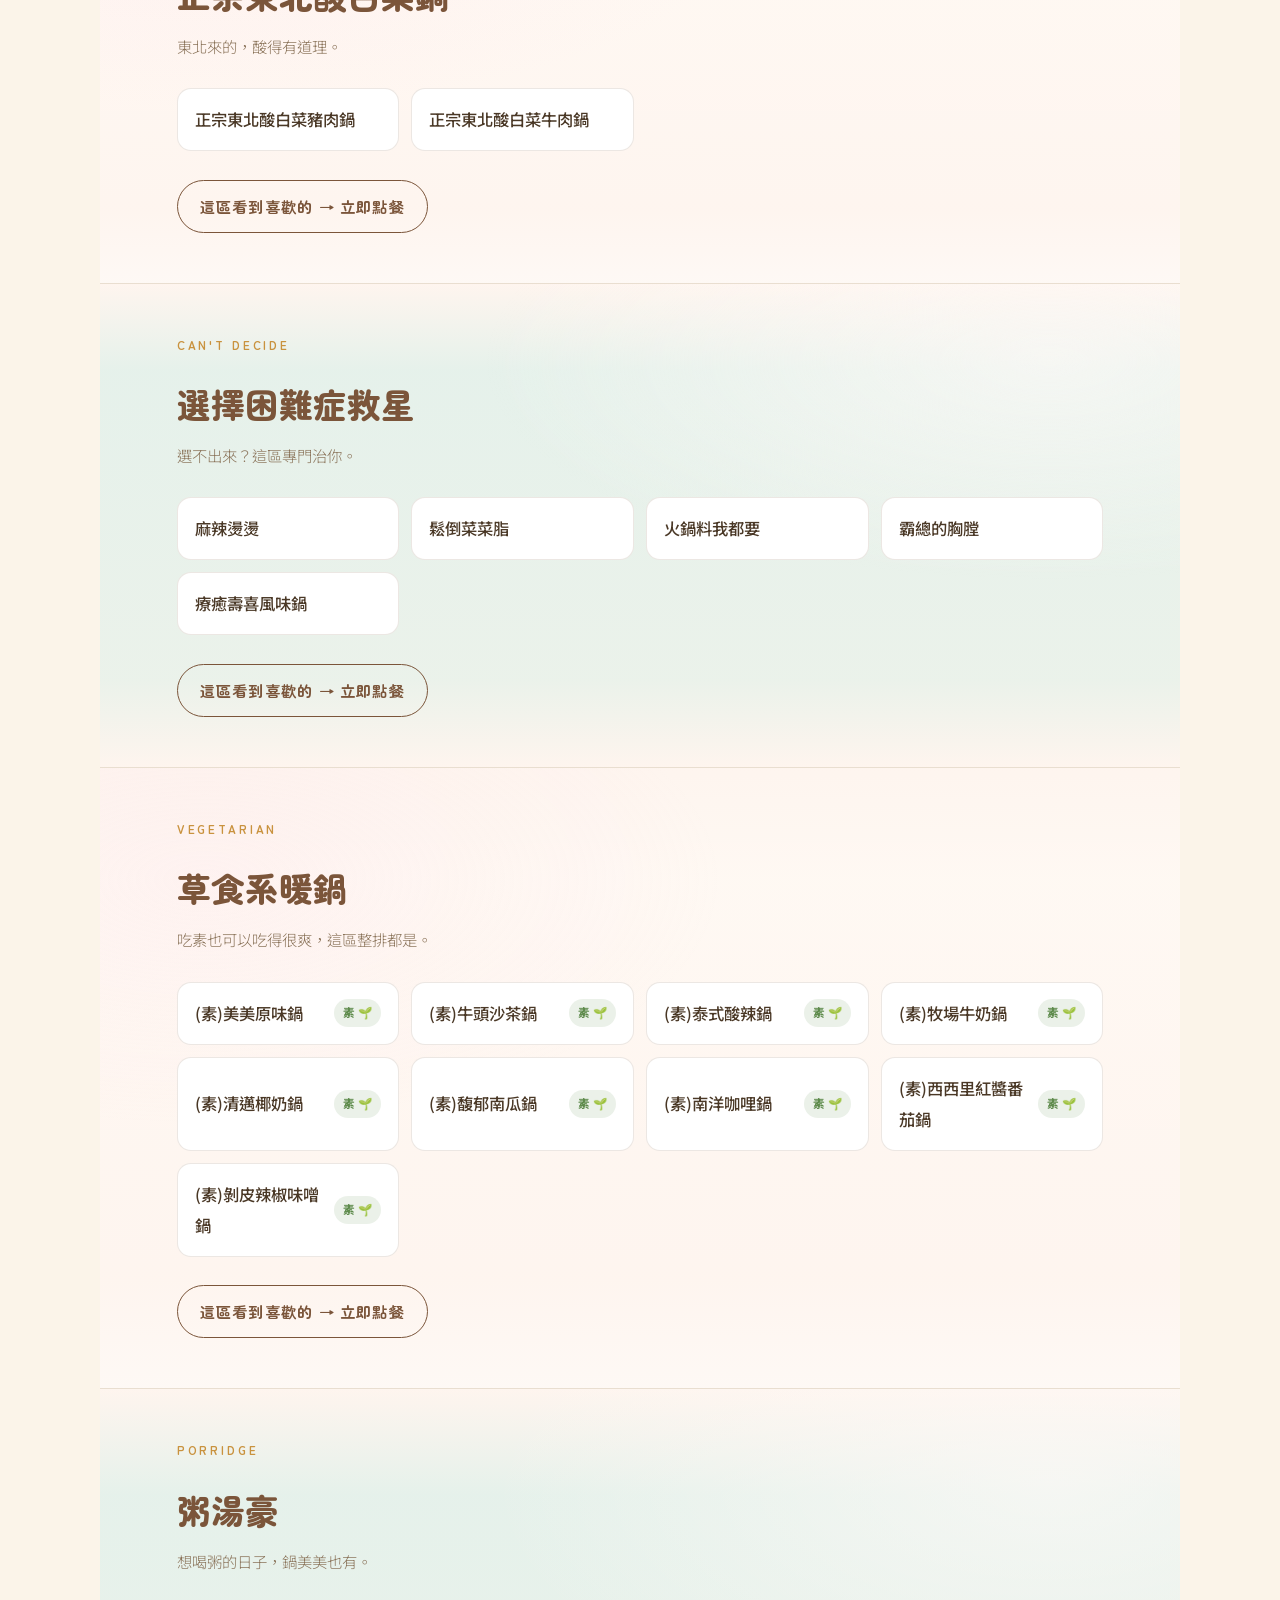
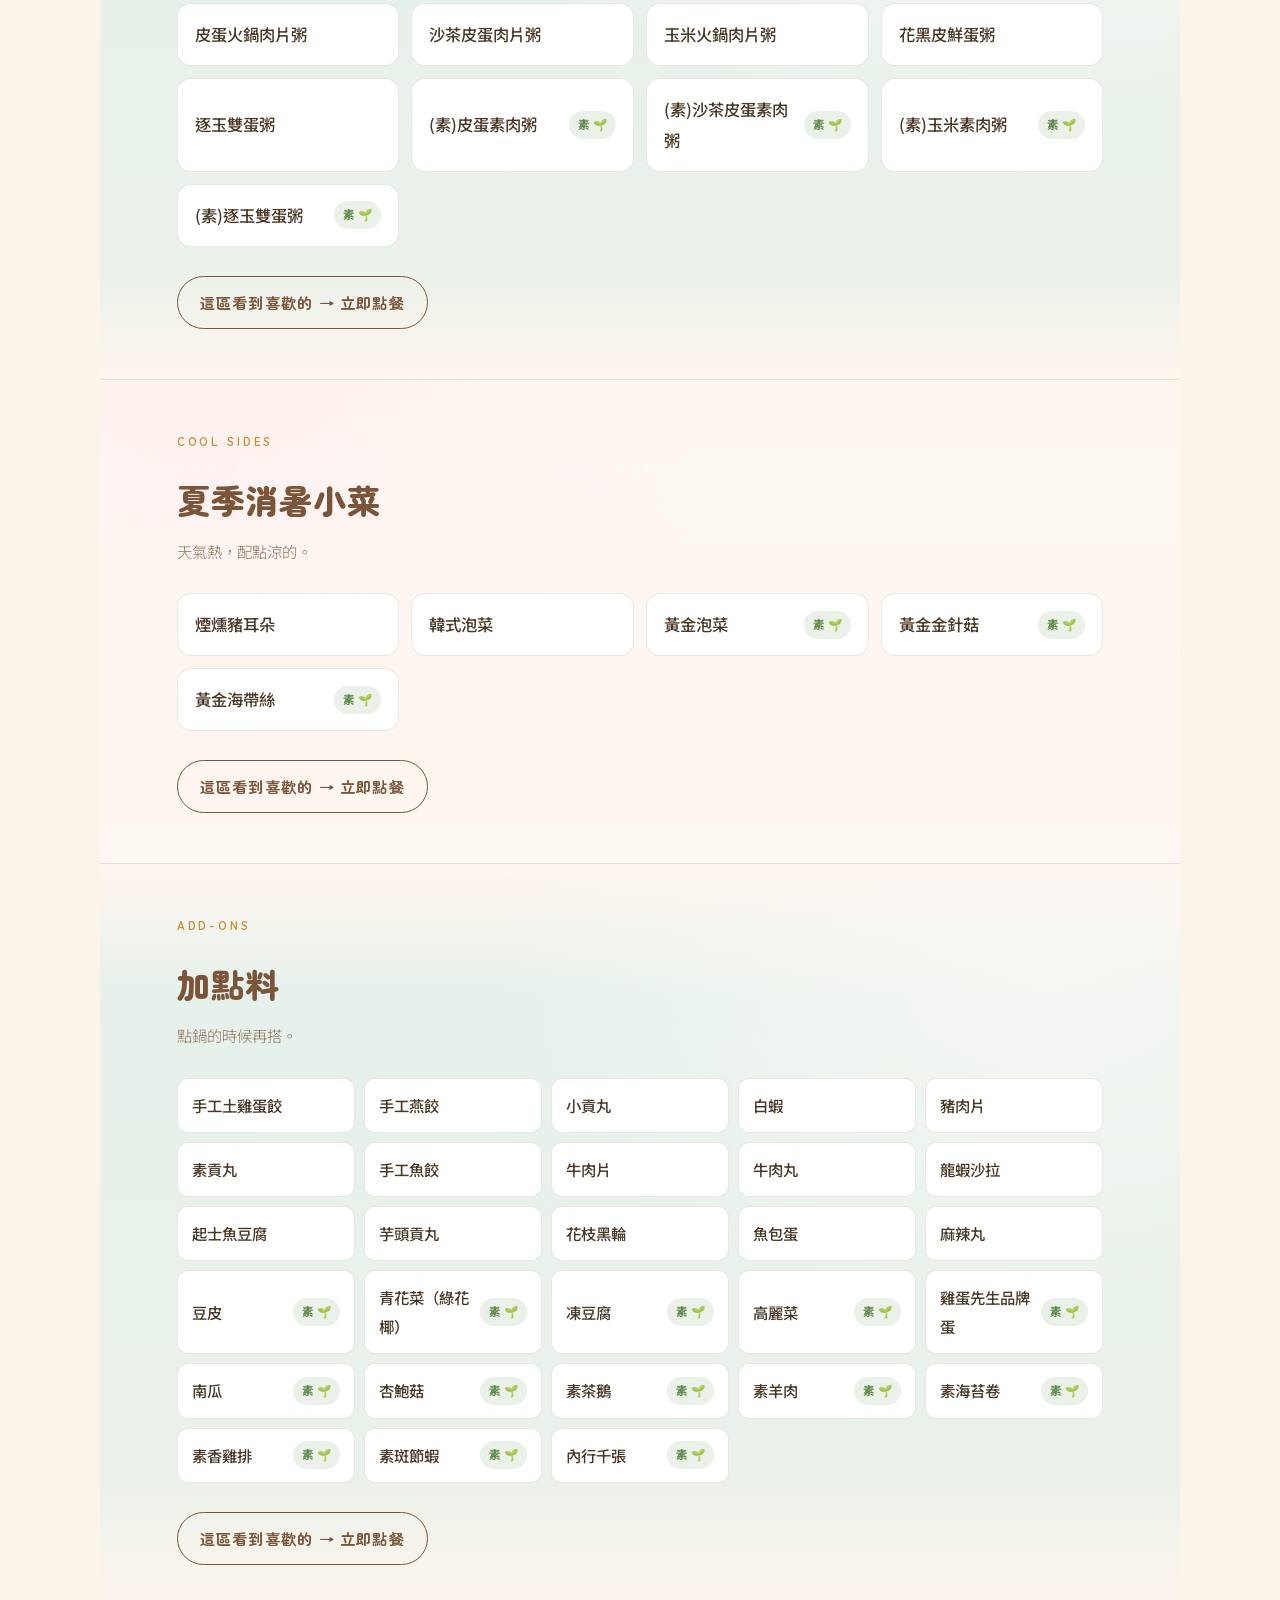
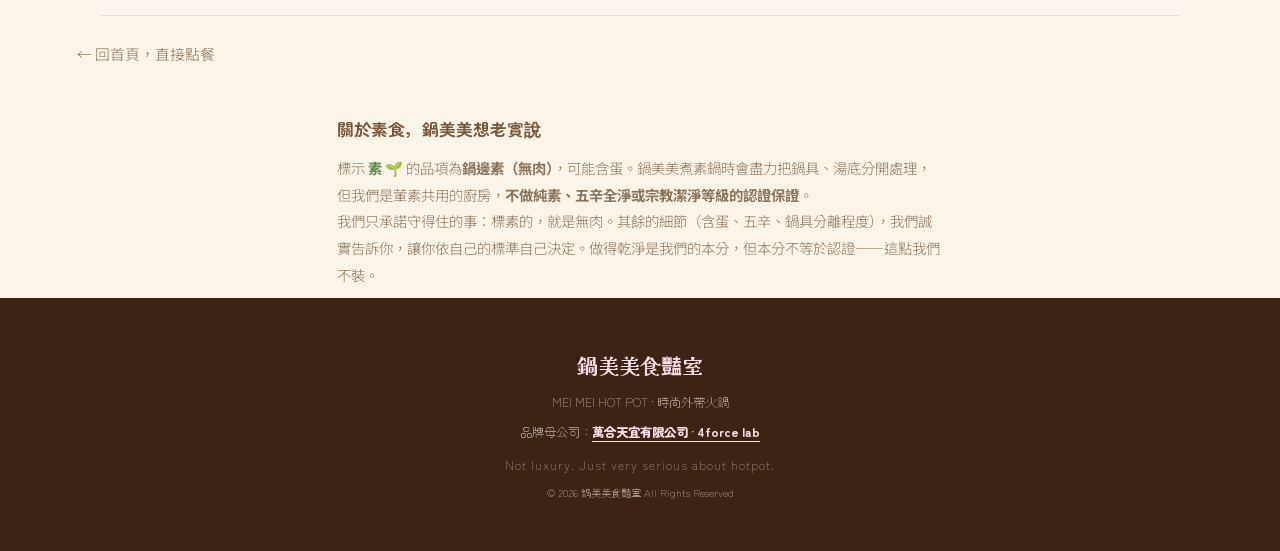
==== commit e1716f34: "Fix menu hero layering" ====
--- a/menu/index.html
+++ b/menu/index.html
@@ -53,13 +53,23 @@
 .menu-wrap{background:var(--m-cream);color:var(--m-ink);font-family:'Noto Sans TC',sans-serif;}
 
 /* hero：縮短高度、收掉超大留白。文字置中，沿用 melt-bg 背景與 .sugar 星星 */
-.menu-hero{min-height:auto;padding:128px 6vw 64px;text-align:center;position:relative;overflow:hidden;}
+.menu-hero{min-height:auto;padding:128px 6vw 64px;text-align:center;position:relative;overflow:hidden;isolation:isolate;}
+.menu-hero.melt-bg::before{z-index:0;inset:6% -7% auto auto;width:min(42vw,520px);height:min(48vh,430px);opacity:.62;pointer-events:none;}
+.menu-hero > :not(.sugar){position:relative;z-index:2;}
+.menu-hero .sugar{z-index:3;}
 .menu-hero .eyebrow{color:var(--m-gold);letter-spacing:.28em;font-size:.78rem;font-weight:700;}
 .menu-hero h1{font-family:'Zen Maru Gothic',sans-serif;font-weight:900;font-size:clamp(2rem,5.5vw,3.4rem);line-height:1.25;margin:.5em 0 .35em;color:var(--m-brown);}
 .menu-hero p.lead{font-size:1.05rem;color:var(--m-ink-soft);max-width:30em;margin:0 auto;line-height:1.85;}
 .menu-hero .note{margin-top:1.4em;font-size:.86rem;color:var(--m-ink-soft);opacity:.85;}
 
-.m-section{max-width:1080px;margin:0 auto;padding:50px 6vw;border-bottom:1px solid var(--m-line);}
+.m-section{max-width:1080px;margin:0 auto;padding:50px 6vw;border-bottom:1px solid var(--m-line);position:relative;isolation:isolate;overflow:hidden;}
+.m-section::before{content:"";position:absolute;inset:0 calc(50% - 50vw);z-index:0;pointer-events:none;}
+.m-section::after{position:absolute;z-index:0;pointer-events:none;font-family:var(--round);font-weight:900;font-size:1.1rem;opacity:.28;animation:sparkle 4.8s ease-in-out infinite;}
+.m-section > *{position:relative;z-index:1;}
+.m-section:nth-of-type(odd)::before{background:radial-gradient(ellipse at 16% 18%,rgba(253,221,232,.22),transparent 34%),linear-gradient(180deg,rgba(255,245,240,.82),rgba(255,249,244,.9) 18%,rgba(255,245,240,.86) 82%,rgba(255,250,248,.78));}
+.m-section:nth-of-type(even)::before{background:radial-gradient(ellipse at 82% 16%,rgba(255,250,248,.62),transparent 38%),linear-gradient(180deg,rgba(255,245,240,.78),rgba(214,239,236,.58) 18%,rgba(214,239,236,.44) 82%,rgba(255,245,240,.74));}
+.m-section:nth-of-type(odd)::after{content:"⋆";right:calc(50% - 45vw);top:18%;color:var(--pink-d);}
+.m-section:nth-of-type(even)::after{content:"✦";left:calc(50% - 44vw);bottom:18%;color:var(--tiff-d);animation-delay:.7s;}
 .m-head{margin-bottom:1.7em;}
 .m-head .eyebrow{color:var(--m-gold);letter-spacing:.24em;font-size:.74rem;font-weight:700;}
 .m-head h2{font-family:'Zen Maru Gothic',sans-serif;font-weight:900;font-size:clamp(1.5rem,3.6vw,2.1rem);color:var(--m-brown);margin:.25em 0 .15em;}
@@ -85,7 +95,9 @@
 .menu-back:hover{color:var(--m-brown);}
 @media(max-width:600px){
   .menu-hero{padding:104px 6vw 46px;}
+  .menu-hero.melt-bg::before{top:14%;right:-26%;width:88vw;height:36vh;opacity:.48;}
   .m-section{padding:40px 5vw;}
+  .m-section::after{font-size:.9rem;opacity:.2;}
 }
 </style>
 </head>
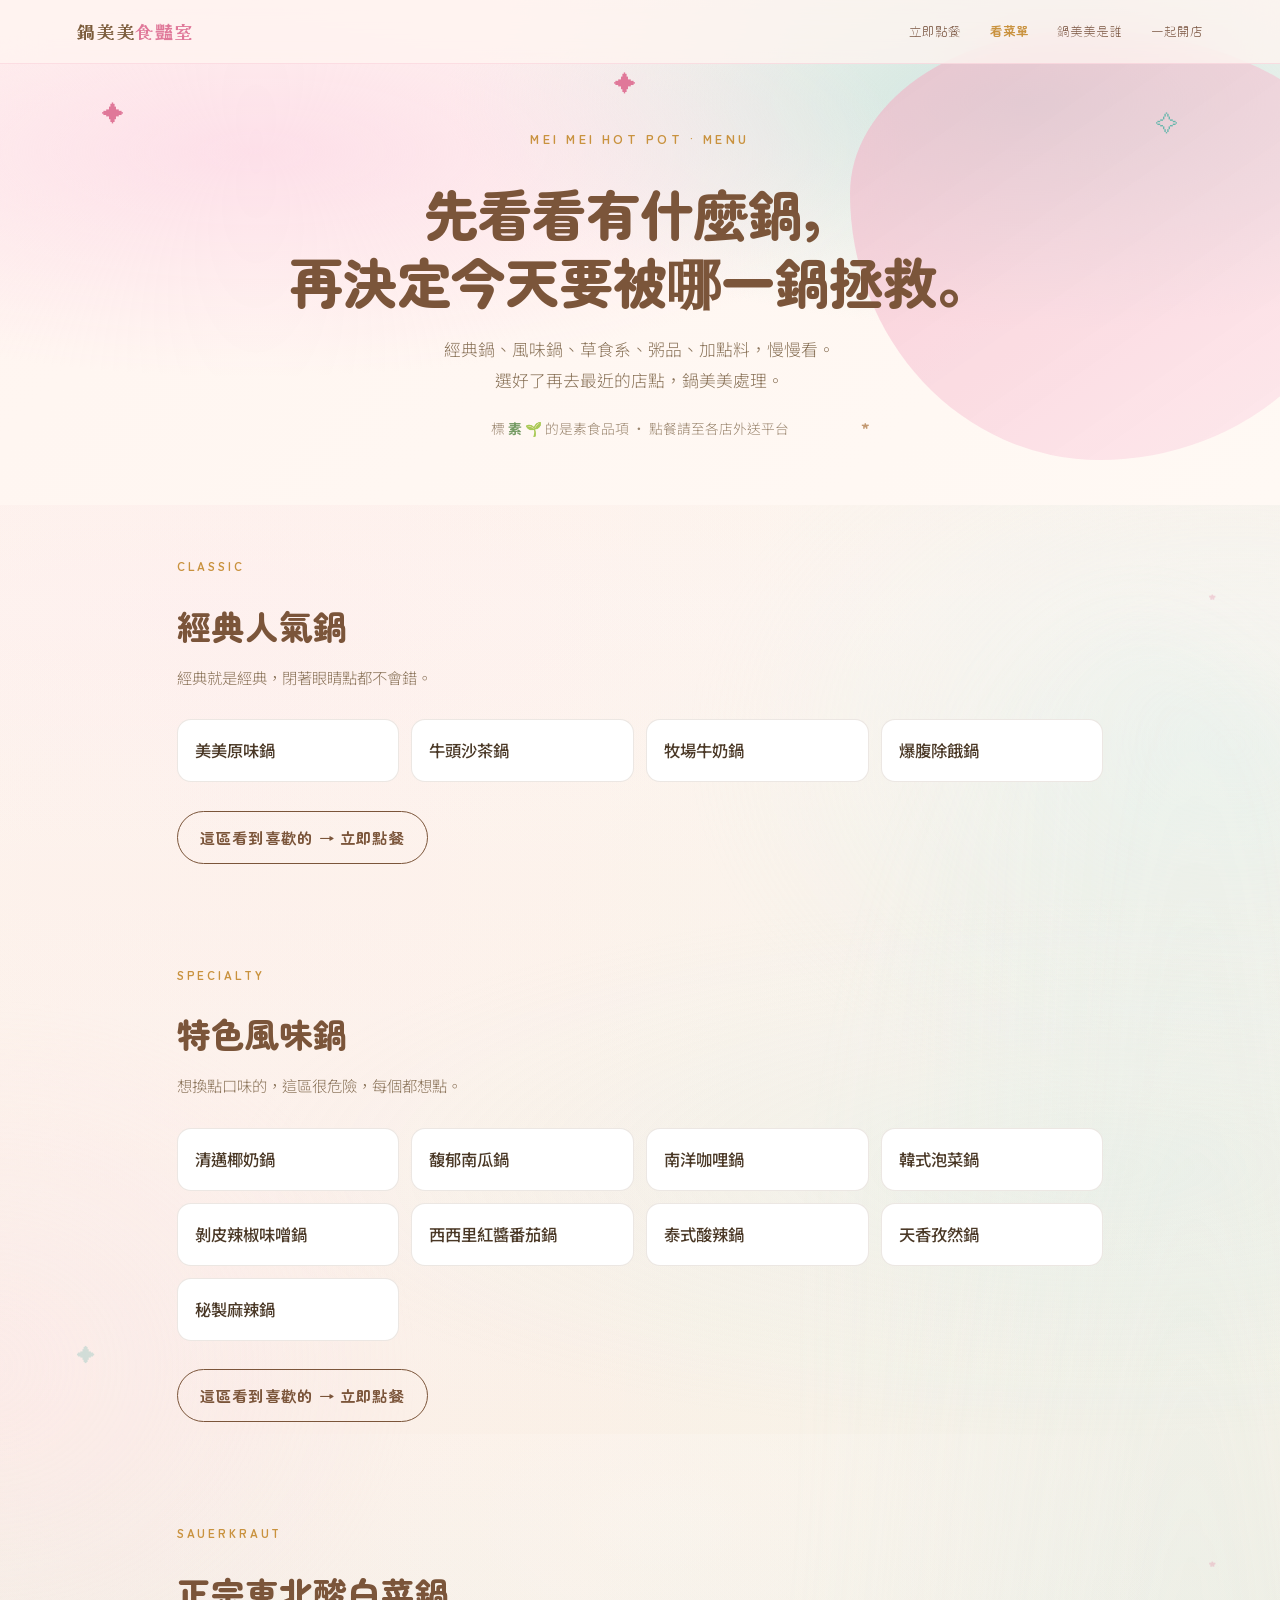
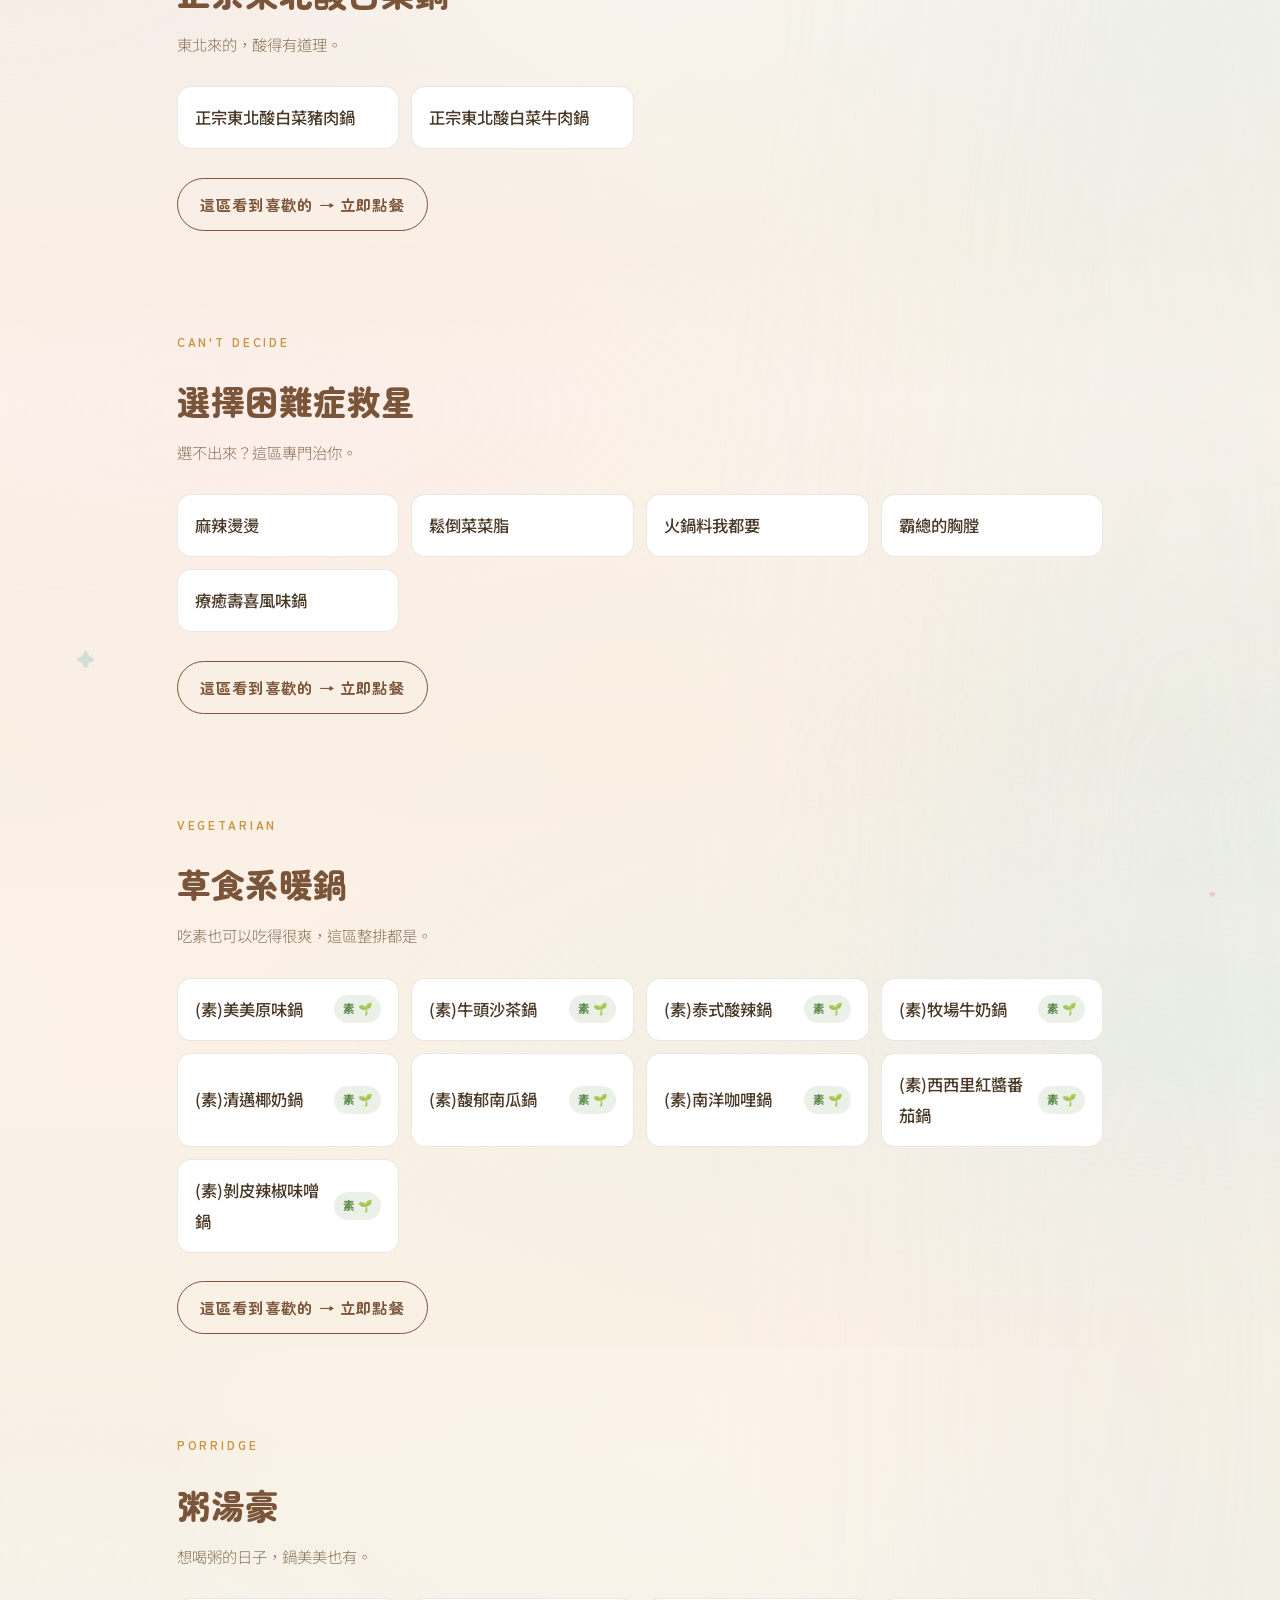
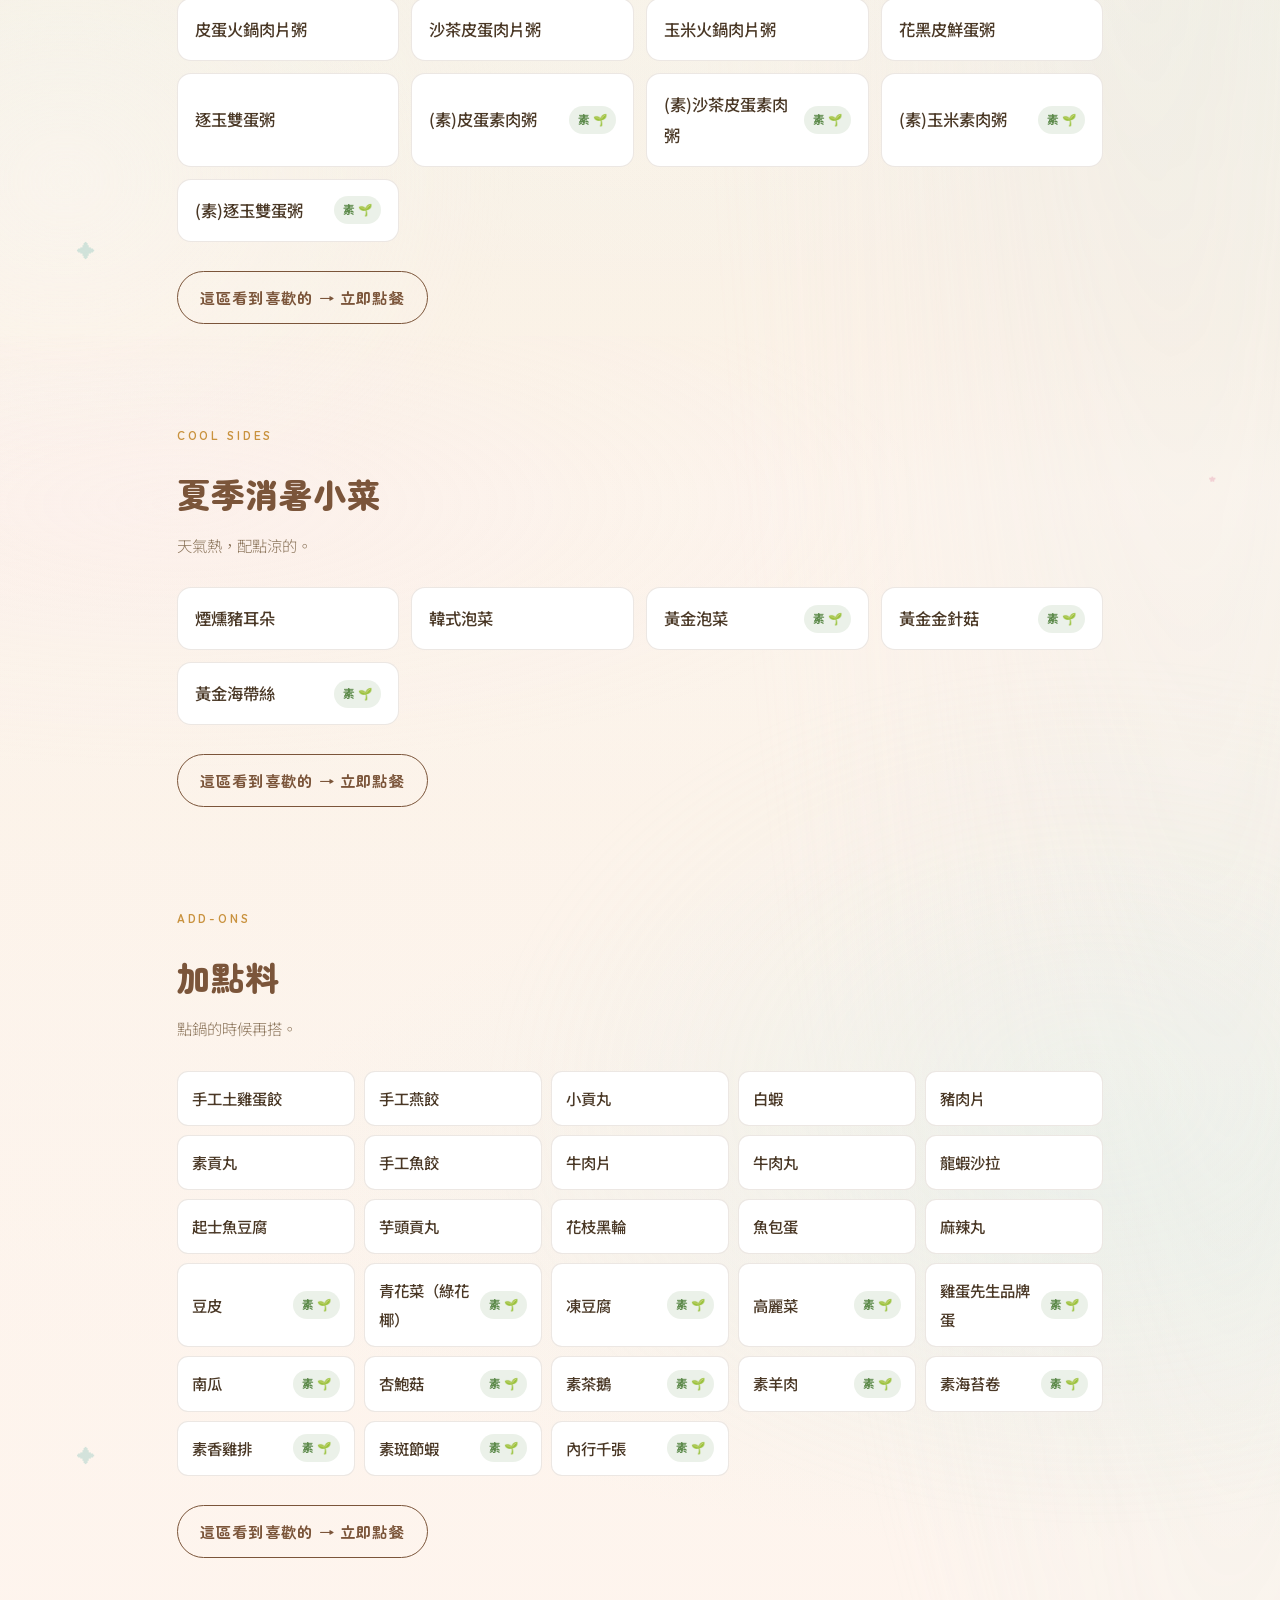
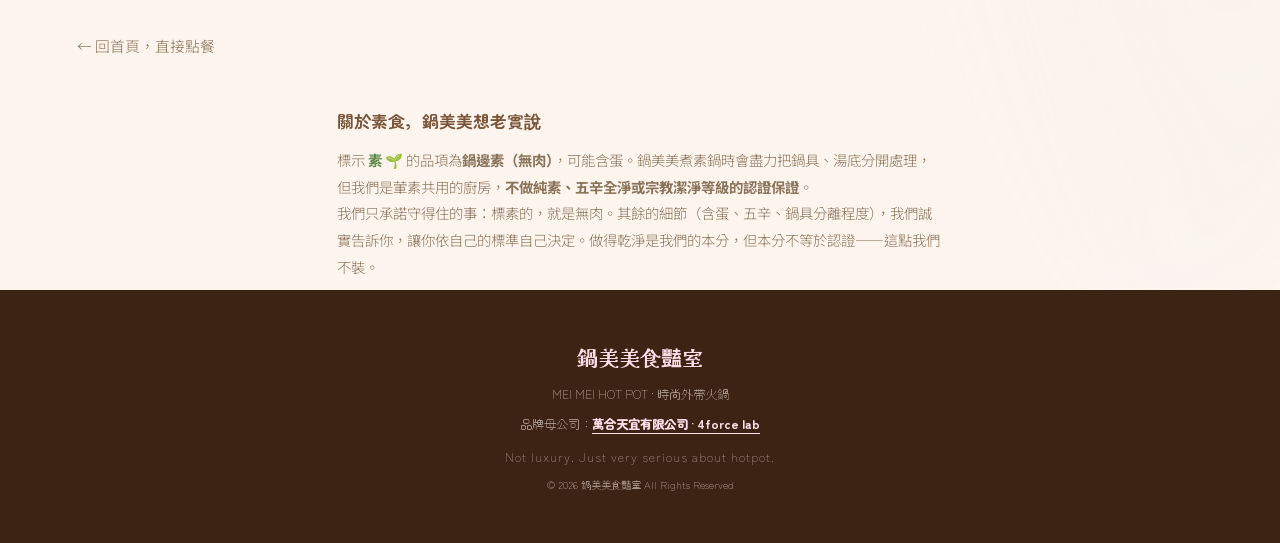
==== commit fb6bc9d0: "Soften menu section background flow" ====
--- a/menu/index.html
+++ b/menu/index.html
@@ -50,7 +50,13 @@
   --m-ink:#4A3826; --m-ink-soft:#8A7359; --m-gold:#C9923E; --m-veg:#5E8B4C;
   --m-line:rgba(123,85,58,.14);
 }
-.menu-wrap{background:var(--m-cream);color:var(--m-ink);font-family:'Noto Sans TC',sans-serif;}
+.menu-wrap{
+  background:
+    radial-gradient(ellipse at 18% 10%,rgba(253,221,232,.34),transparent 36%),
+    radial-gradient(ellipse at 82% 18%,rgba(214,239,236,.24),transparent 34%),
+    linear-gradient(180deg,var(--m-cream),var(--m-cream2) 42%,var(--m-cream));
+  color:var(--m-ink);font-family:'Noto Sans TC',sans-serif;
+}
 
 /* hero：縮短高度、收掉超大留白。文字置中，沿用 melt-bg 背景與 .sugar 星星 */
 .menu-hero{min-height:auto;padding:128px 6vw 64px;text-align:center;position:relative;overflow:hidden;isolation:isolate;}
@@ -62,12 +68,37 @@
 .menu-hero p.lead{font-size:1.05rem;color:var(--m-ink-soft);max-width:30em;margin:0 auto;line-height:1.85;}
 .menu-hero .note{margin-top:1.4em;font-size:.86rem;color:var(--m-ink-soft);opacity:.85;}
 
-.m-section{max-width:1080px;margin:0 auto;padding:50px 6vw;border-bottom:1px solid var(--m-line);position:relative;isolation:isolate;overflow:hidden;}
-.m-section::before{content:"";position:absolute;inset:0 calc(50% - 50vw);z-index:0;pointer-events:none;}
+.menu-flow{position:relative;isolation:isolate;overflow:hidden;background:linear-gradient(180deg,rgba(255,245,240,.72),rgba(255,250,248,.36) 18%,rgba(251,244,233,.66) 58%,rgba(255,245,240,.88));}
+.menu-flow::before,.menu-flow::after{content:"";position:absolute;pointer-events:none;z-index:0;}
+.menu-flow > *{position:relative;z-index:1;}
+.menu-flow::before{
+  inset:-9rem -18vw -4rem;
+  background:
+    radial-gradient(ellipse 46% 12% at 84% 8%,rgba(214,239,236,.34),transparent 68%),
+    radial-gradient(ellipse 36% 11% at 12% 21%,rgba(253,221,232,.28),transparent 70%),
+    radial-gradient(ellipse 48% 12% at 90% 43%,rgba(200,232,226,.24),transparent 68%),
+    radial-gradient(ellipse 38% 12% at 17% 63%,rgba(255,250,248,.38),transparent 68%),
+    radial-gradient(ellipse 50% 13% at 76% 82%,rgba(214,239,236,.2),transparent 70%);
+  filter:blur(2px);
+}
+.menu-flow::after{
+  top:7rem;right:-28vw;width:72vw;height:calc(100% - 4rem);
+  background:
+    radial-gradient(ellipse at 52% 18%,rgba(200,232,226,.2),transparent 58%),
+    radial-gradient(ellipse at 40% 54%,rgba(253,221,232,.16),transparent 56%),
+    radial-gradient(ellipse at 58% 84%,rgba(214,239,236,.16),transparent 62%);
+  border-radius:45% 55% 52% 48%/38% 42% 58% 62%;
+  filter:blur(34px);
+  opacity:.76;
+  animation:melt 16s ease-in-out infinite;
+}
+.m-section{max-width:1080px;margin:0 auto;padding:50px 6vw;position:relative;isolation:isolate;overflow:visible;}
+.m-section::before{content:"";position:absolute;inset:-38px calc(50% - 50vw);z-index:0;pointer-events:none;background:linear-gradient(180deg,transparent,rgba(255,250,248,.3) 24%,transparent 86%);}
 .m-section::after{position:absolute;z-index:0;pointer-events:none;font-family:var(--round);font-weight:900;font-size:1.1rem;opacity:.28;animation:sparkle 4.8s ease-in-out infinite;}
 .m-section > *{position:relative;z-index:1;}
-.m-section:nth-of-type(odd)::before{background:radial-gradient(ellipse at 16% 18%,rgba(253,221,232,.22),transparent 34%),linear-gradient(180deg,rgba(255,245,240,.82),rgba(255,249,244,.9) 18%,rgba(255,245,240,.86) 82%,rgba(255,250,248,.78));}
-.m-section:nth-of-type(even)::before{background:radial-gradient(ellipse at 82% 16%,rgba(255,250,248,.62),transparent 38%),linear-gradient(180deg,rgba(255,245,240,.78),rgba(214,239,236,.58) 18%,rgba(214,239,236,.44) 82%,rgba(255,245,240,.74));}
+.m-section:nth-of-type(3n+1)::before{background:radial-gradient(ellipse at 14% 30%,rgba(253,221,232,.16),transparent 48%),linear-gradient(180deg,transparent,rgba(255,250,248,.24) 28%,transparent 88%);}
+.m-section:nth-of-type(3n+2)::before{background:radial-gradient(ellipse at 86% 46%,rgba(200,232,226,.2),transparent 56%),linear-gradient(180deg,transparent,rgba(255,245,240,.22) 30%,transparent 90%);}
+.m-section:nth-of-type(3n)::before{background:radial-gradient(ellipse at 52% 18%,rgba(255,250,248,.3),transparent 58%),linear-gradient(180deg,transparent,rgba(214,239,236,.12) 42%,transparent 92%);}
 .m-section:nth-of-type(odd)::after{content:"⋆";right:calc(50% - 45vw);top:18%;color:var(--pink-d);}
 .m-section:nth-of-type(even)::after{content:"✦";left:calc(50% - 44vw);bottom:18%;color:var(--tiff-d);animation-delay:.7s;}
 .m-head{margin-bottom:1.7em;}
@@ -96,6 +127,8 @@
 @media(max-width:600px){
   .menu-hero{padding:104px 6vw 46px;}
   .menu-hero.melt-bg::before{top:14%;right:-26%;width:88vw;height:36vh;opacity:.48;}
+  .menu-flow::before{inset:-5rem -44vw -3rem;}
+  .menu-flow::after{right:-46vw;width:96vw;filter:blur(30px);opacity:.62;}
   .m-section{padding:40px 5vw;}
   .m-section::after{font-size:.9rem;opacity:.2;}
 }
@@ -121,6 +154,7 @@
   <span class="sugar s1">✦</span><span class="sugar s2">✧</span><span class="sugar s3">⋆</span><span class="sugar s4">✦</span>
 </header>
 
+<main class="menu-flow">
   <section class="m-section reveal" id="cat-signature">
     <div class="m-head">
       <p class="eyebrow">CLASSIC</p>
@@ -287,6 +321,7 @@
   <p>標示 <span class="veg-tag">素 🌱</span> 的品項為<strong>鍋邊素（無肉）</strong>，可能含蛋。鍋美美煮素鍋時會盡力把鍋具、湯底分開處理，但我們是葷素共用的廚房，<strong>不做純素、五辛全淨或宗教潔淨等級的認證保證</strong>。</p>
   <p>我們只承諾守得住的事：標素的，就是無肉。其餘的細節（含蛋、五辛、鍋具分離程度），我們誠實告訴你，讓你依自己的標準自己決定。做得乾淨是我們的本分，但本分不等於認證——這點我們不裝。</p>
 </section>
+</main>
 
 <footer>
   <strong>鍋美美食豔室</strong>
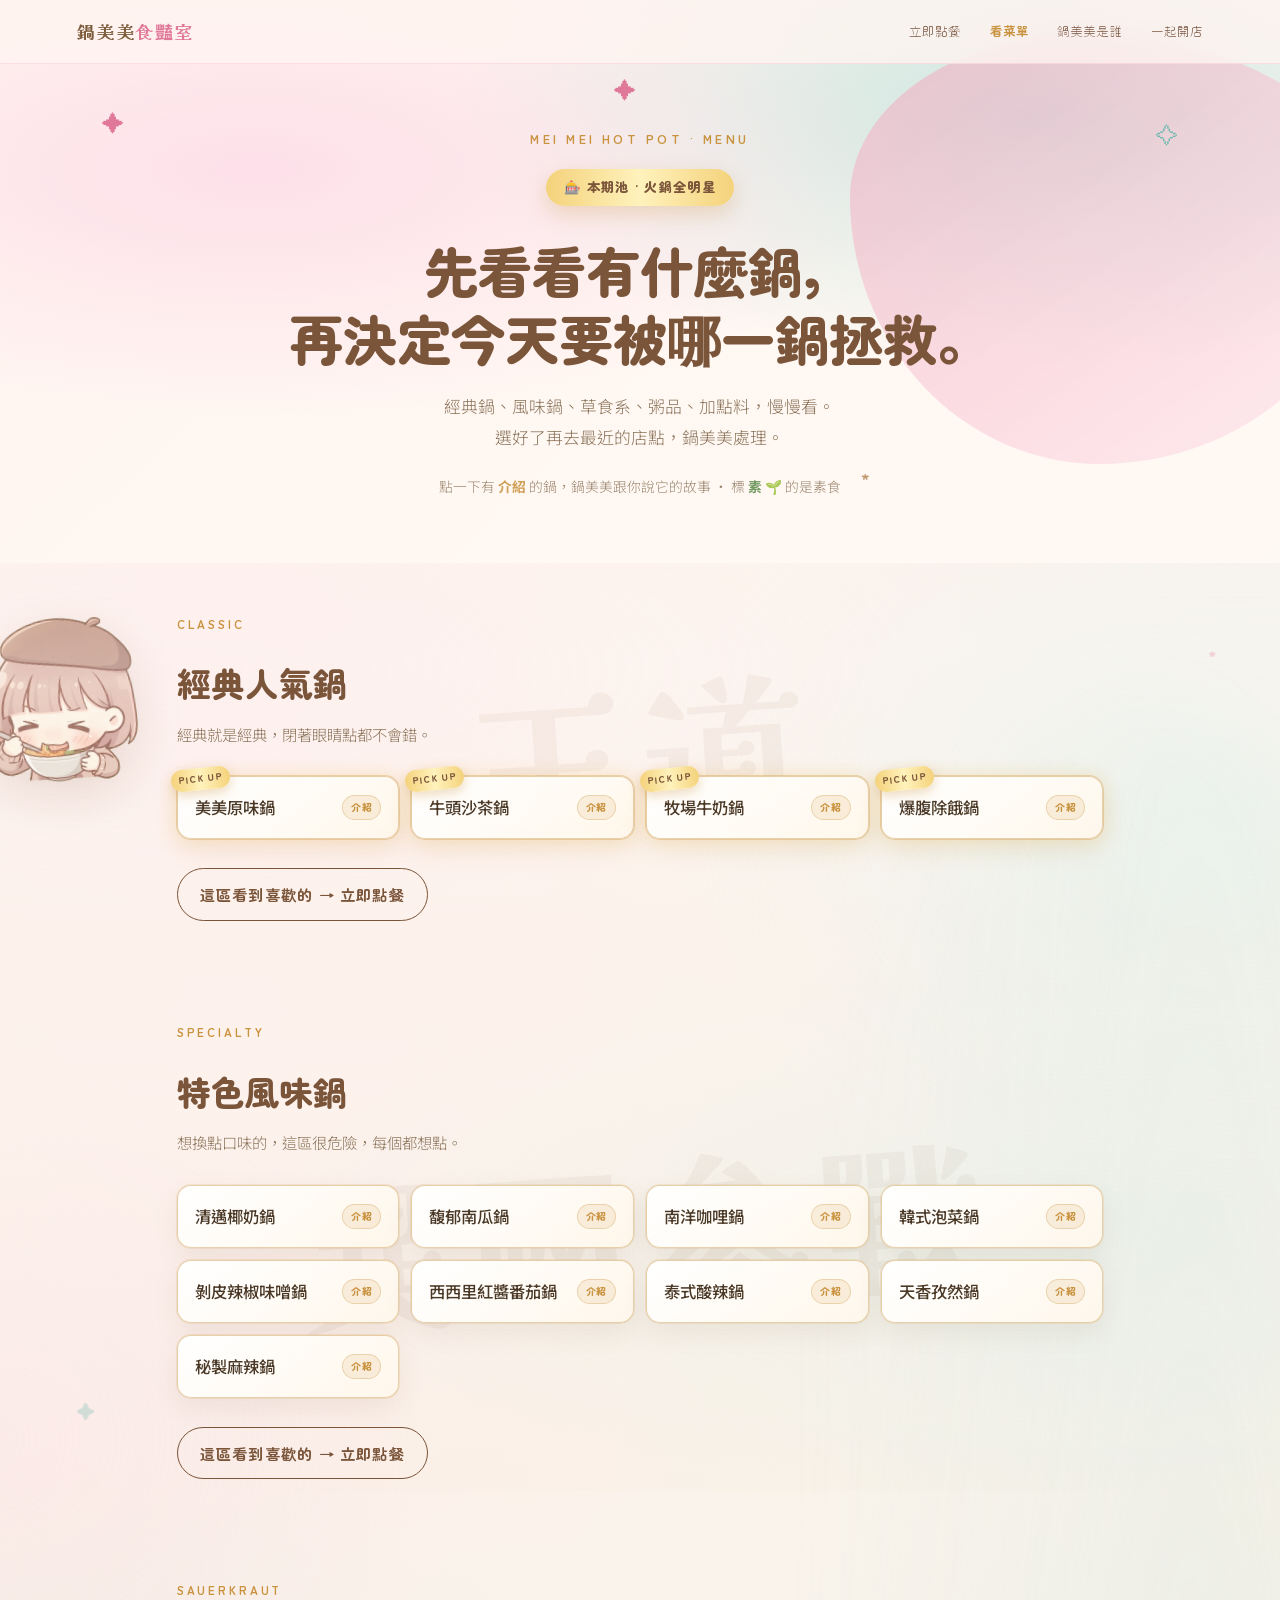
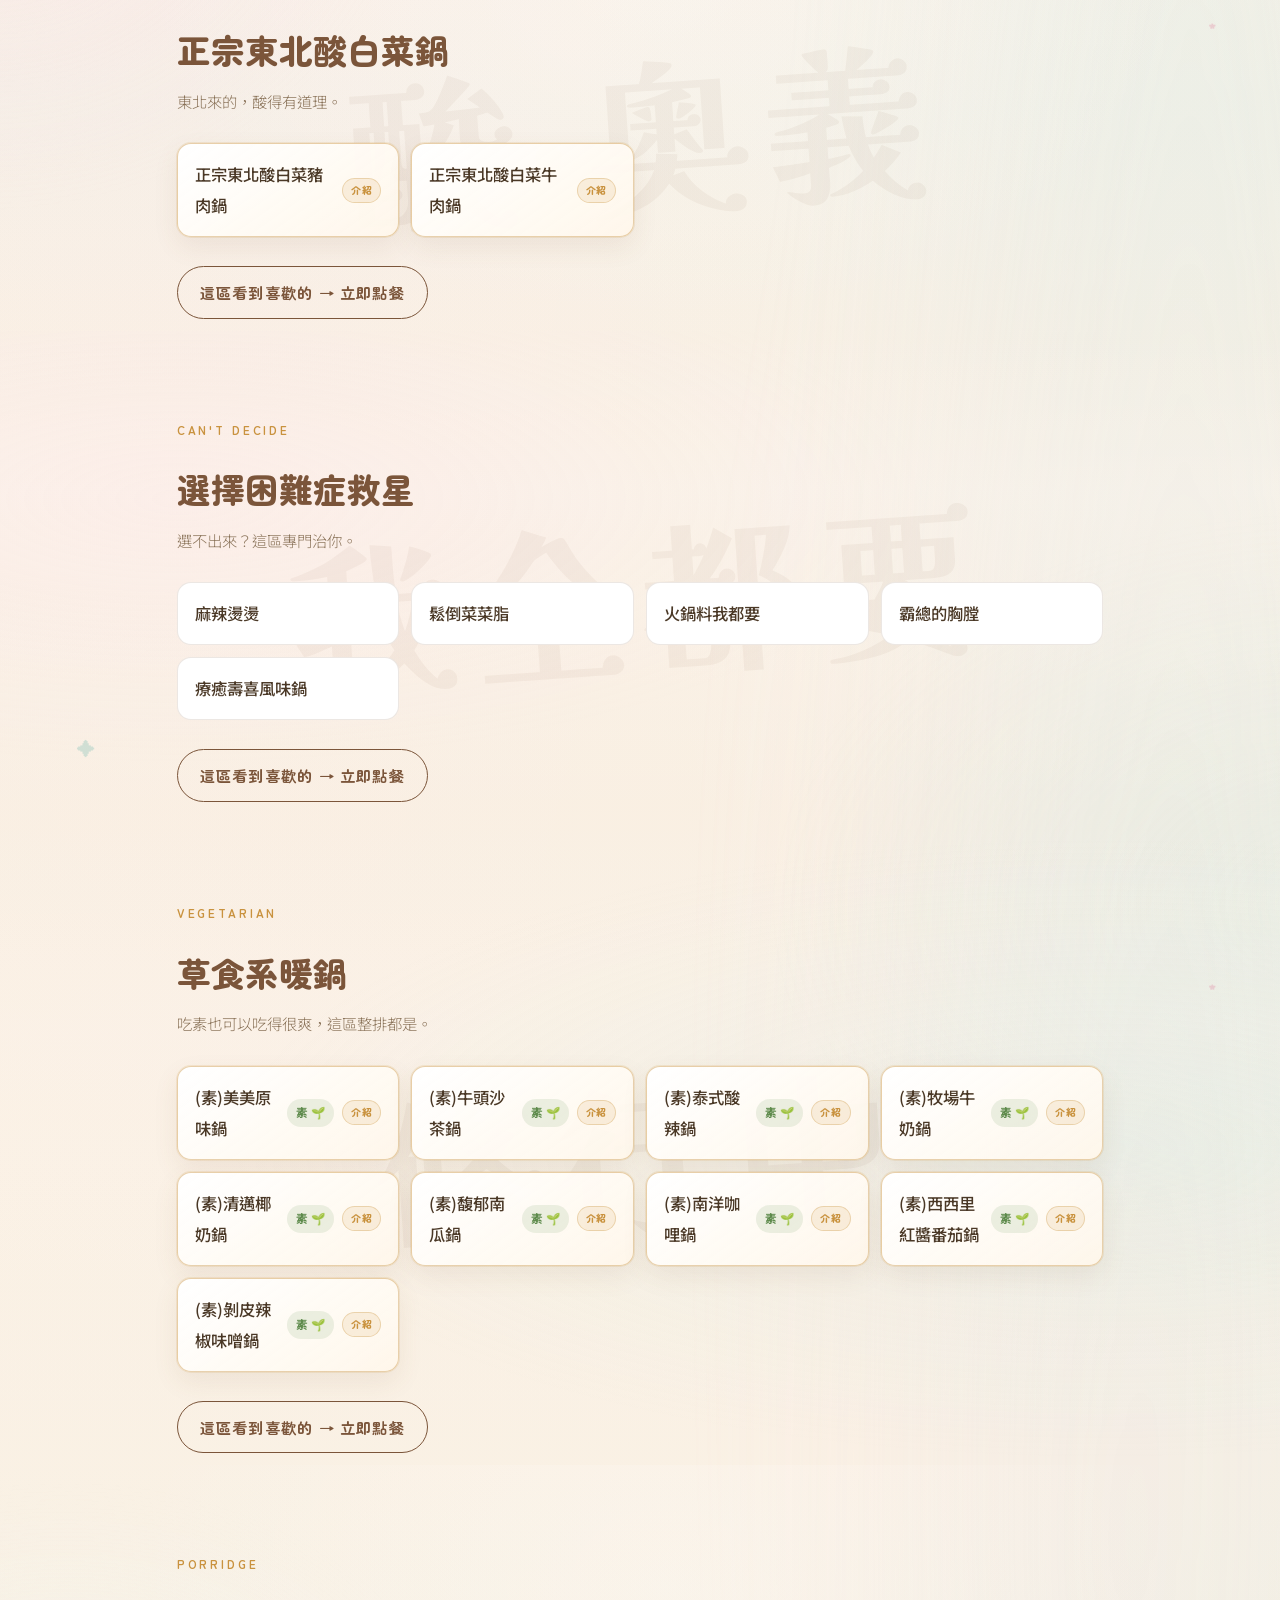
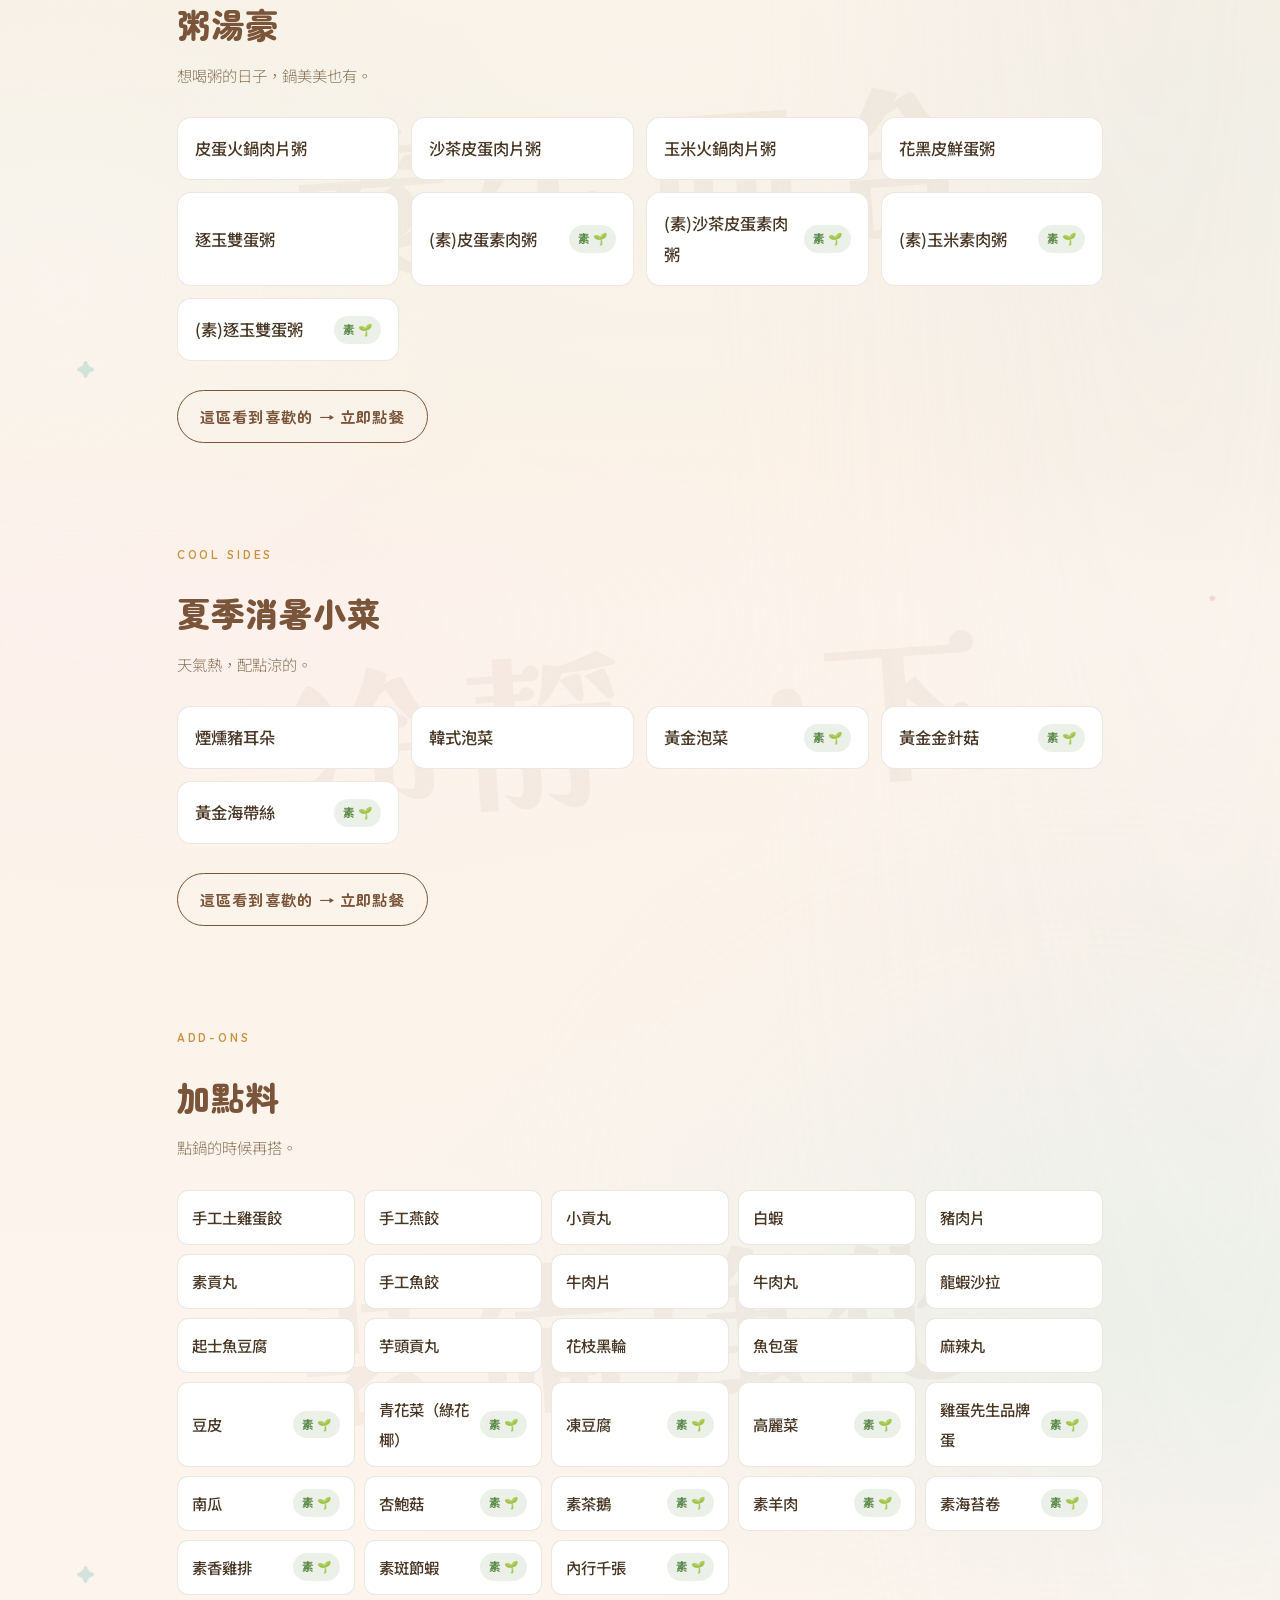
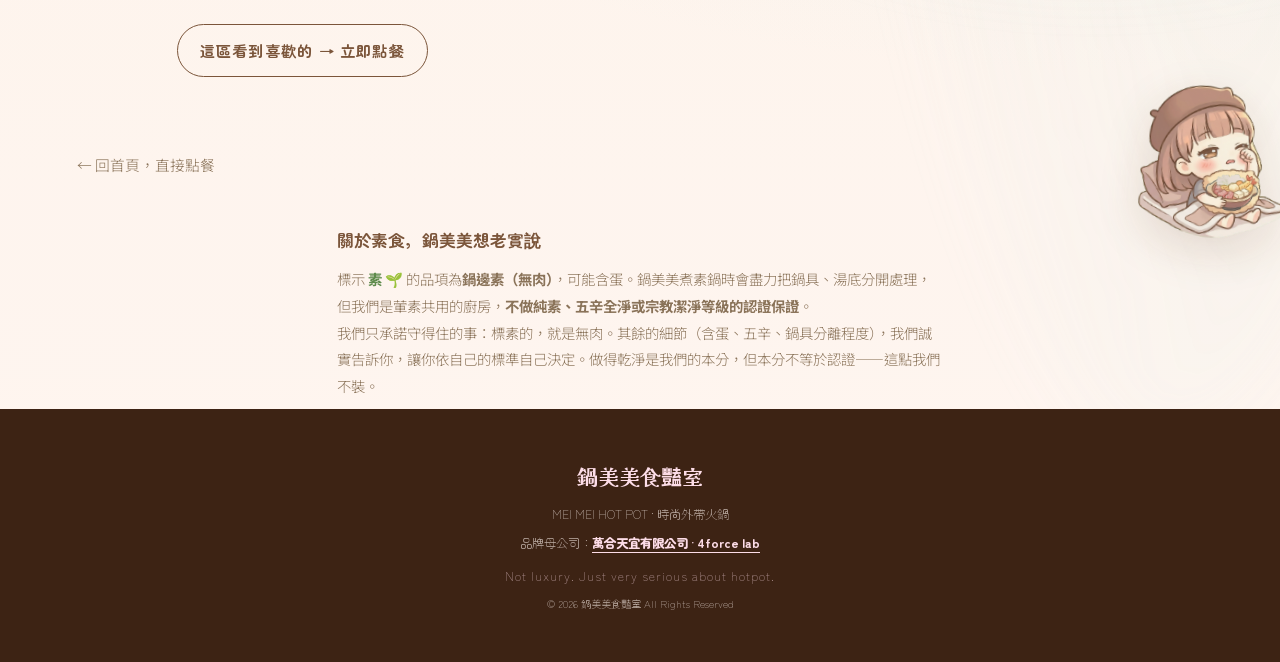
==== commit a7411c93: "Menu glow-up: gacha flavour-bubble popups + anime-meme decor - New popup system: clickable menu item" ====
--- a/menu/index.html
+++ b/menu/index.html
@@ -148,168 +148,179 @@
 
 <header class="menu-hero melt-bg">
   <p class="eyebrow">MEI MEI HOT POT · MENU</p>
+  <p class="m-gacha-banner">🎰 本期池 · 火鍋全明星</p>
   <h1>先看看有什麼鍋，<br>再決定今天要被哪一鍋拯救。</h1>
   <p class="lead">經典鍋、風味鍋、草食系、粥品、加點料，慢慢看。<br>選好了再去最近的店點，鍋美美處理。</p>
-  <p class="note">標 <span style="color:#5E8B4C;font-weight:700;">素 🌱</span> 的是素食品項 · 點餐請至各店外送平台</p>
+  <p class="note">點一下有 <span style="color:#C9923E;font-weight:700;">介紹</span> 的鍋，鍋美美跟你說它的故事 · 標 <span style="color:#5E8B4C;font-weight:700;">素 🌱</span> 的是素食</p>
   <span class="sugar s1">✦</span><span class="sugar s2">✧</span><span class="sugar s3">⋆</span><span class="sugar s4">✦</span>
 </header>
 
 <main class="menu-flow">
+<span class="m-corner m-corner-1" aria-hidden="true"><img src="../images/meimei-sticker-04-nobg.png" alt=""></span>
+<span class="m-corner m-corner-2" aria-hidden="true"><img src="../images/meimei-sticker-07-nobg.png" alt=""></span>
   <section class="m-section reveal" id="cat-signature">
+    <span class="m-ghost" aria-hidden="true">王道</span>
     <div class="m-head">
       <p class="eyebrow">CLASSIC</p>
       <h2>經典人氣鍋</h2>
       <p class="m-tail">經典就是經典，閉著眼睛點都不會錯。</p>
     </div>
     <ul class="m-grid">
-      <li class="m-item">美美原味鍋</li>
-      <li class="m-item">牛頭沙茶鍋</li>
-      <li class="m-item">牧場牛奶鍋</li>
-      <li class="m-item">爆腹除餓鍋</li>
+      <li class="m-item has-bubble m-pick" data-id="meimei_original" role="button" tabindex="0" aria-label="美美原味鍋，點擊看介紹"><i class="m-shine" aria-hidden="true"></i><span class="m-badge" aria-hidden="true">PICK UP</span><span class="m-name">美美原味鍋</span><span class="m-peek" aria-hidden="true">介紹</span></li>
+      <li class="m-item has-bubble m-pick" data-id="niutou_shacha" role="button" tabindex="0" aria-label="牛頭沙茶鍋，點擊看介紹"><i class="m-shine" aria-hidden="true"></i><span class="m-badge" aria-hidden="true">PICK UP</span><span class="m-name">牛頭沙茶鍋</span><span class="m-peek" aria-hidden="true">介紹</span></li>
+      <li class="m-item has-bubble m-pick" data-id="milk_pot" role="button" tabindex="0" aria-label="牧場牛奶鍋，點擊看介紹"><i class="m-shine" aria-hidden="true"></i><span class="m-badge" aria-hidden="true">PICK UP</span><span class="m-name">牧場牛奶鍋</span><span class="m-peek" aria-hidden="true">介紹</span></li>
+      <li class="m-item has-bubble m-pick" data-id="baofu" role="button" tabindex="0" aria-label="爆腹除餓鍋，點擊看介紹"><i class="m-shine" aria-hidden="true"></i><span class="m-badge" aria-hidden="true">PICK UP</span><span class="m-name">爆腹除餓鍋</span><span class="m-peek" aria-hidden="true">介紹</span></li>
     </ul>
     <div class="m-order-link"><a class="btn ghost" href="/#order">這區看到喜歡的 → 立即點餐</a></div>
   </section>
 
   <section class="m-section reveal" id="cat-specialty">
+    <span class="m-ghost" aria-hidden="true">異國參戰</span>
     <div class="m-head">
       <p class="eyebrow">SPECIALTY</p>
       <h2>特色風味鍋</h2>
       <p class="m-tail">想換點口味的，這區很危險，每個都想點。</p>
     </div>
     <ul class="m-grid">
-      <li class="m-item">清邁椰奶鍋</li>
-      <li class="m-item">馥郁南瓜鍋</li>
-      <li class="m-item">南洋咖哩鍋</li>
-      <li class="m-item">韓式泡菜鍋</li>
-      <li class="m-item">剝皮辣椒味噌鍋</li>
-      <li class="m-item">西西里紅醬番茄鍋</li>
-      <li class="m-item">泰式酸辣鍋</li>
-      <li class="m-item">天香孜然鍋</li>
-      <li class="m-item">秘製麻辣鍋</li>
+      <li class="m-item has-bubble" data-id="chiangmai_coconut" role="button" tabindex="0" aria-label="清邁椰奶鍋，點擊看介紹"><i class="m-shine" aria-hidden="true"></i><span class="m-name">清邁椰奶鍋</span><span class="m-peek" aria-hidden="true">介紹</span></li>
+      <li class="m-item has-bubble" data-id="pumpkin" role="button" tabindex="0" aria-label="馥郁南瓜鍋，點擊看介紹"><i class="m-shine" aria-hidden="true"></i><span class="m-name">馥郁南瓜鍋</span><span class="m-peek" aria-hidden="true">介紹</span></li>
+      <li class="m-item has-bubble" data-id="nanyang_curry" role="button" tabindex="0" aria-label="南洋咖哩鍋，點擊看介紹"><i class="m-shine" aria-hidden="true"></i><span class="m-name">南洋咖哩鍋</span><span class="m-peek" aria-hidden="true">介紹</span></li>
+      <li class="m-item has-bubble" data-id="kimchi_pot" role="button" tabindex="0" aria-label="韓式泡菜鍋，點擊看介紹"><i class="m-shine" aria-hidden="true"></i><span class="m-name">韓式泡菜鍋</span><span class="m-peek" aria-hidden="true">介紹</span></li>
+      <li class="m-item has-bubble" data-id="bopi_miso" role="button" tabindex="0" aria-label="剝皮辣椒味噌鍋，點擊看介紹"><i class="m-shine" aria-hidden="true"></i><span class="m-name">剝皮辣椒味噌鍋</span><span class="m-peek" aria-hidden="true">介紹</span></li>
+      <li class="m-item has-bubble" data-id="sicily_tomato" role="button" tabindex="0" aria-label="西西里紅醬番茄鍋，點擊看介紹"><i class="m-shine" aria-hidden="true"></i><span class="m-name">西西里紅醬番茄鍋</span><span class="m-peek" aria-hidden="true">介紹</span></li>
+      <li class="m-item has-bubble" data-id="thai_sour" role="button" tabindex="0" aria-label="泰式酸辣鍋，點擊看介紹"><i class="m-shine" aria-hidden="true"></i><span class="m-name">泰式酸辣鍋</span><span class="m-peek" aria-hidden="true">介紹</span></li>
+      <li class="m-item has-bubble" data-id="cumin" role="button" tabindex="0" aria-label="天香孜然鍋，點擊看介紹"><i class="m-shine" aria-hidden="true"></i><span class="m-name">天香孜然鍋</span><span class="m-peek" aria-hidden="true">介紹</span></li>
+      <li class="m-item has-bubble m-hellgate" data-id="mala" role="button" tabindex="0" aria-label="秘製麻辣鍋，點擊看介紹"><i class="m-shine" aria-hidden="true"></i><span class="m-name">秘製麻辣鍋</span><span class="m-peek" aria-hidden="true">介紹</span></li>
     </ul>
     <div class="m-order-link"><a class="btn ghost" href="/#order">這區看到喜歡的 → 立即點餐</a></div>
   </section>
 
   <section class="m-section reveal" id="cat-sauerkraut">
+    <span class="m-ghost" aria-hidden="true">酸·奧義</span>
     <div class="m-head">
       <p class="eyebrow">SAUERKRAUT</p>
       <h2>正宗東北酸白菜鍋</h2>
       <p class="m-tail">東北來的，酸得有道理。</p>
     </div>
     <ul class="m-grid">
-      <li class="m-item">正宗東北酸白菜豬肉鍋</li>
-      <li class="m-item">正宗東北酸白菜牛肉鍋</li>
+      <li class="m-item has-bubble" data-id="sauerkraut_pork" role="button" tabindex="0" aria-label="正宗東北酸白菜豬肉鍋，點擊看介紹"><i class="m-shine" aria-hidden="true"></i><span class="m-name">正宗東北酸白菜豬肉鍋</span><span class="m-peek" aria-hidden="true">介紹</span></li>
+      <li class="m-item has-bubble" data-id="sauerkraut_beef" role="button" tabindex="0" aria-label="正宗東北酸白菜牛肉鍋，點擊看介紹"><i class="m-shine" aria-hidden="true"></i><span class="m-name">正宗東北酸白菜牛肉鍋</span><span class="m-peek" aria-hidden="true">介紹</span></li>
     </ul>
     <div class="m-order-link"><a class="btn ghost" href="/#order">這區看到喜歡的 → 立即點餐</a></div>
   </section>
 
   <section class="m-section reveal" id="cat-choice_saver">
+    <span class="m-ghost" aria-hidden="true">我全都要</span>
     <div class="m-head">
       <p class="eyebrow">CAN&#39;T DECIDE</p>
       <h2>選擇困難症救星</h2>
       <p class="m-tail">選不出來？這區專門治你。</p>
     </div>
     <ul class="m-grid">
-      <li class="m-item">麻辣燙燙</li>
-      <li class="m-item">鬆倒菜菜脂</li>
-      <li class="m-item">火鍋料我都要</li>
-      <li class="m-item">霸總的胸膛</li>
-      <li class="m-item">療癒壽喜風味鍋</li>
+      <li class="m-item"><span class="m-name">麻辣燙燙</span></li>
+      <li class="m-item"><span class="m-name">鬆倒菜菜脂</span></li>
+      <li class="m-item"><span class="m-name">火鍋料我都要</span></li>
+      <li class="m-item"><span class="m-name">霸總的胸膛</span></li>
+      <li class="m-item"><span class="m-name">療癒壽喜風味鍋</span></li>
     </ul>
     <div class="m-order-link"><a class="btn ghost" href="/#order">這區看到喜歡的 → 立即點餐</a></div>
   </section>
 
   <section class="m-section reveal" id="cat-veg_pot">
+    <span class="m-ghost" aria-hidden="true">修行中</span>
     <div class="m-head">
       <p class="eyebrow">VEGETARIAN</p>
       <h2>草食系暖鍋</h2>
       <p class="m-tail">吃素也可以吃得很爽，這區整排都是。</p>
     </div>
     <ul class="m-grid">
-      <li class="m-item">(素)美美原味鍋<span class="m-veg">素 🌱</span></li>
-      <li class="m-item">(素)牛頭沙茶鍋<span class="m-veg">素 🌱</span></li>
-      <li class="m-item">(素)泰式酸辣鍋<span class="m-veg">素 🌱</span></li>
-      <li class="m-item">(素)牧場牛奶鍋<span class="m-veg">素 🌱</span></li>
-      <li class="m-item">(素)清邁椰奶鍋<span class="m-veg">素 🌱</span></li>
-      <li class="m-item">(素)馥郁南瓜鍋<span class="m-veg">素 🌱</span></li>
-      <li class="m-item">(素)南洋咖哩鍋<span class="m-veg">素 🌱</span></li>
-      <li class="m-item">(素)西西里紅醬番茄鍋<span class="m-veg">素 🌱</span></li>
-      <li class="m-item">(素)剝皮辣椒味噌鍋<span class="m-veg">素 🌱</span></li>
+      <li class="m-item has-bubble" data-id="veg_original" role="button" tabindex="0" aria-label="(素)美美原味鍋，點擊看介紹"><i class="m-shine" aria-hidden="true"></i><span class="m-name">(素)美美原味鍋</span><span class="m-veg">素 🌱</span><span class="m-peek" aria-hidden="true">介紹</span></li>
+      <li class="m-item has-bubble" data-id="veg_niutou" role="button" tabindex="0" aria-label="(素)牛頭沙茶鍋，點擊看介紹"><i class="m-shine" aria-hidden="true"></i><span class="m-name">(素)牛頭沙茶鍋</span><span class="m-veg">素 🌱</span><span class="m-peek" aria-hidden="true">介紹</span></li>
+      <li class="m-item has-bubble" data-id="veg_thai" role="button" tabindex="0" aria-label="(素)泰式酸辣鍋，點擊看介紹"><i class="m-shine" aria-hidden="true"></i><span class="m-name">(素)泰式酸辣鍋</span><span class="m-veg">素 🌱</span><span class="m-peek" aria-hidden="true">介紹</span></li>
+      <li class="m-item has-bubble" data-id="veg_milk" role="button" tabindex="0" aria-label="(素)牧場牛奶鍋，點擊看介紹"><i class="m-shine" aria-hidden="true"></i><span class="m-name">(素)牧場牛奶鍋</span><span class="m-veg">素 🌱</span><span class="m-peek" aria-hidden="true">介紹</span></li>
+      <li class="m-item has-bubble" data-id="veg_coconut" role="button" tabindex="0" aria-label="(素)清邁椰奶鍋，點擊看介紹"><i class="m-shine" aria-hidden="true"></i><span class="m-name">(素)清邁椰奶鍋</span><span class="m-veg">素 🌱</span><span class="m-peek" aria-hidden="true">介紹</span></li>
+      <li class="m-item has-bubble" data-id="veg_pumpkin" role="button" tabindex="0" aria-label="(素)馥郁南瓜鍋，點擊看介紹"><i class="m-shine" aria-hidden="true"></i><span class="m-name">(素)馥郁南瓜鍋</span><span class="m-veg">素 🌱</span><span class="m-peek" aria-hidden="true">介紹</span></li>
+      <li class="m-item has-bubble" data-id="veg_curry" role="button" tabindex="0" aria-label="(素)南洋咖哩鍋，點擊看介紹"><i class="m-shine" aria-hidden="true"></i><span class="m-name">(素)南洋咖哩鍋</span><span class="m-veg">素 🌱</span><span class="m-peek" aria-hidden="true">介紹</span></li>
+      <li class="m-item has-bubble" data-id="veg_tomato" role="button" tabindex="0" aria-label="(素)西西里紅醬番茄鍋，點擊看介紹"><i class="m-shine" aria-hidden="true"></i><span class="m-name">(素)西西里紅醬番茄鍋</span><span class="m-veg">素 🌱</span><span class="m-peek" aria-hidden="true">介紹</span></li>
+      <li class="m-item has-bubble" data-id="veg_miso" role="button" tabindex="0" aria-label="(素)剝皮辣椒味噌鍋，點擊看介紹"><i class="m-shine" aria-hidden="true"></i><span class="m-name">(素)剝皮辣椒味噌鍋</span><span class="m-veg">素 🌱</span><span class="m-peek" aria-hidden="true">介紹</span></li>
     </ul>
     <div class="m-order-link"><a class="btn ghost" href="/#order">這區看到喜歡的 → 立即點餐</a></div>
   </section>
 
   <section class="m-section reveal" id="cat-porridge">
+    <span class="m-ghost" aria-hidden="true">養生回合</span>
     <div class="m-head">
       <p class="eyebrow">PORRIDGE</p>
       <h2>粥湯豪</h2>
       <p class="m-tail">想喝粥的日子，鍋美美也有。</p>
     </div>
     <ul class="m-grid">
-      <li class="m-item">皮蛋火鍋肉片粥</li>
-      <li class="m-item">沙茶皮蛋肉片粥</li>
-      <li class="m-item">玉米火鍋肉片粥</li>
-      <li class="m-item">花黑皮鮮蛋粥</li>
-      <li class="m-item">逐玉雙蛋粥</li>
-      <li class="m-item">(素)皮蛋素肉粥<span class="m-veg">素 🌱</span></li>
-      <li class="m-item">(素)沙茶皮蛋素肉粥<span class="m-veg">素 🌱</span></li>
-      <li class="m-item">(素)玉米素肉粥<span class="m-veg">素 🌱</span></li>
-      <li class="m-item">(素)逐玉雙蛋粥<span class="m-veg">素 🌱</span></li>
+      <li class="m-item"><span class="m-name">皮蛋火鍋肉片粥</span></li>
+      <li class="m-item"><span class="m-name">沙茶皮蛋肉片粥</span></li>
+      <li class="m-item"><span class="m-name">玉米火鍋肉片粥</span></li>
+      <li class="m-item"><span class="m-name">花黑皮鮮蛋粥</span></li>
+      <li class="m-item"><span class="m-name">逐玉雙蛋粥</span></li>
+      <li class="m-item"><span class="m-name">(素)皮蛋素肉粥</span><span class="m-veg">素 🌱</span></li>
+      <li class="m-item"><span class="m-name">(素)沙茶皮蛋素肉粥</span><span class="m-veg">素 🌱</span></li>
+      <li class="m-item"><span class="m-name">(素)玉米素肉粥</span><span class="m-veg">素 🌱</span></li>
+      <li class="m-item"><span class="m-name">(素)逐玉雙蛋粥</span><span class="m-veg">素 🌱</span></li>
     </ul>
     <div class="m-order-link"><a class="btn ghost" href="/#order">這區看到喜歡的 → 立即點餐</a></div>
   </section>
 
   <section class="m-section reveal" id="cat-side">
+    <span class="m-ghost" aria-hidden="true">冷靜一下</span>
     <div class="m-head">
       <p class="eyebrow">COOL SIDES</p>
       <h2>夏季消暑小菜</h2>
       <p class="m-tail">天氣熱，配點涼的。</p>
     </div>
     <ul class="m-grid">
-      <li class="m-item">煙燻豬耳朵</li>
-      <li class="m-item">韓式泡菜</li>
-      <li class="m-item">黃金泡菜<span class="m-veg">素 🌱</span></li>
-      <li class="m-item">黃金金針菇<span class="m-veg">素 🌱</span></li>
-      <li class="m-item">黃金海帶絲<span class="m-veg">素 🌱</span></li>
+      <li class="m-item"><span class="m-name">煙燻豬耳朵</span></li>
+      <li class="m-item"><span class="m-name">韓式泡菜</span></li>
+      <li class="m-item"><span class="m-name">黃金泡菜</span><span class="m-veg">素 🌱</span></li>
+      <li class="m-item"><span class="m-name">黃金金針菇</span><span class="m-veg">素 🌱</span></li>
+      <li class="m-item"><span class="m-name">黃金海帶絲</span><span class="m-veg">素 🌱</span></li>
     </ul>
     <div class="m-order-link"><a class="btn ghost" href="/#order">這區看到喜歡的 → 立即點餐</a></div>
   </section>
 
   <section class="m-section reveal" id="cat-addon">
+    <span class="m-ghost" aria-hidden="true">裝備強化</span>
     <div class="m-head">
       <p class="eyebrow">ADD-ONS</p>
       <h2>加點料</h2>
       <p class="m-tail">點鍋的時候再搭。</p>
     </div>
     <ul class="m-grid m-grid-dense">
-      <li class="m-item">手工土雞蛋餃</li>
-      <li class="m-item">手工燕餃</li>
-      <li class="m-item">小貢丸</li>
-      <li class="m-item">白蝦</li>
-      <li class="m-item">豬肉片</li>
-      <li class="m-item">素貢丸</li>
-      <li class="m-item">手工魚餃</li>
-      <li class="m-item">牛肉片</li>
-      <li class="m-item">牛肉丸</li>
-      <li class="m-item">龍蝦沙拉</li>
-      <li class="m-item">起士魚豆腐</li>
-      <li class="m-item">芋頭貢丸</li>
-      <li class="m-item">花枝黑輪</li>
-      <li class="m-item">魚包蛋</li>
-      <li class="m-item">麻辣丸</li>
-      <li class="m-item">豆皮<span class="m-veg">素 🌱</span></li>
-      <li class="m-item">青花菜（綠花椰）<span class="m-veg">素 🌱</span></li>
-      <li class="m-item">凍豆腐<span class="m-veg">素 🌱</span></li>
-      <li class="m-item">高麗菜<span class="m-veg">素 🌱</span></li>
-      <li class="m-item">雞蛋先生品牌蛋<span class="m-veg">素 🌱</span></li>
-      <li class="m-item">南瓜<span class="m-veg">素 🌱</span></li>
-      <li class="m-item">杏鮑菇<span class="m-veg">素 🌱</span></li>
-      <li class="m-item">素茶鵝<span class="m-veg">素 🌱</span></li>
-      <li class="m-item">素羊肉<span class="m-veg">素 🌱</span></li>
-      <li class="m-item">素海苔卷<span class="m-veg">素 🌱</span></li>
-      <li class="m-item">素香雞排<span class="m-veg">素 🌱</span></li>
-      <li class="m-item">素斑節蝦<span class="m-veg">素 🌱</span></li>
-      <li class="m-item">內行千張<span class="m-veg">素 🌱</span></li>
+      <li class="m-item"><span class="m-name">手工土雞蛋餃</span></li>
+      <li class="m-item"><span class="m-name">手工燕餃</span></li>
+      <li class="m-item"><span class="m-name">小貢丸</span></li>
+      <li class="m-item"><span class="m-name">白蝦</span></li>
+      <li class="m-item"><span class="m-name">豬肉片</span></li>
+      <li class="m-item"><span class="m-name">素貢丸</span></li>
+      <li class="m-item"><span class="m-name">手工魚餃</span></li>
+      <li class="m-item"><span class="m-name">牛肉片</span></li>
+      <li class="m-item"><span class="m-name">牛肉丸</span></li>
+      <li class="m-item"><span class="m-name">龍蝦沙拉</span></li>
+      <li class="m-item"><span class="m-name">起士魚豆腐</span></li>
+      <li class="m-item"><span class="m-name">芋頭貢丸</span></li>
+      <li class="m-item"><span class="m-name">花枝黑輪</span></li>
+      <li class="m-item"><span class="m-name">魚包蛋</span></li>
+      <li class="m-item"><span class="m-name">麻辣丸</span></li>
+      <li class="m-item"><span class="m-name">豆皮</span><span class="m-veg">素 🌱</span></li>
+      <li class="m-item"><span class="m-name">青花菜（綠花椰）</span><span class="m-veg">素 🌱</span></li>
+      <li class="m-item"><span class="m-name">凍豆腐</span><span class="m-veg">素 🌱</span></li>
+      <li class="m-item"><span class="m-name">高麗菜</span><span class="m-veg">素 🌱</span></li>
+      <li class="m-item"><span class="m-name">雞蛋先生品牌蛋</span><span class="m-veg">素 🌱</span></li>
+      <li class="m-item"><span class="m-name">南瓜</span><span class="m-veg">素 🌱</span></li>
+      <li class="m-item"><span class="m-name">杏鮑菇</span><span class="m-veg">素 🌱</span></li>
+      <li class="m-item"><span class="m-name">素茶鵝</span><span class="m-veg">素 🌱</span></li>
+      <li class="m-item"><span class="m-name">素羊肉</span><span class="m-veg">素 🌱</span></li>
+      <li class="m-item"><span class="m-name">素海苔卷</span><span class="m-veg">素 🌱</span></li>
+      <li class="m-item"><span class="m-name">素香雞排</span><span class="m-veg">素 🌱</span></li>
+      <li class="m-item"><span class="m-name">素斑節蝦</span><span class="m-veg">素 🌱</span></li>
+      <li class="m-item"><span class="m-name">內行千張</span><span class="m-veg">素 🌱</span></li>
     </ul>
     <div class="m-order-link"><a class="btn ghost" href="/#order">這區看到喜歡的 → 立即點餐</a></div>
   </section>
@@ -322,6 +333,11 @@
   <p>我們只承諾守得住的事：標素的，就是無肉。其餘的細節（含蛋、五辛、鍋具分離程度），我們誠實告訴你，讓你依自己的標準自己決定。做得乾淨是我們的本分，但本分不等於認證——這點我們不裝。</p>
 </section>
 </main>
+
+<!-- 抽卡式對話氣泡彈窗（JS 依點擊的品項填內容） -->
+<div class="bubble-backdrop" id="bubbleBackdrop" aria-hidden="true"></div>
+<div class="bubble-modal" id="bubbleModal" role="dialog" aria-modal="true" aria-hidden="true"></div>
+<script type="application/json" id="menu-bubble-data">{"meimei_original":{"name":"美美原味鍋","veg":false,"egg":true,"bubble":"原味就是本體。鍋美美的第一鍋，沒在花招——湯頭乾乾淨淨，閉著眼睛點都不會出錯。今天腦袋不想思考的話，點這鍋準沒事。","tags":["招牌","乾淨湯頭","不會踩雷"],"included":["雞蛋先生品牌蛋","手工燕餃","手工土雞蛋餃","白蝦","青花菜","高麗菜","豆皮","凍豆腐","花枝黑輪","小貢丸"]},"niutou_shacha":{"name":"牛頭沙茶鍋","veg":false,"egg":true,"bubble":"沙茶是台灣人的鄉愁啦。這鍋香氣很霸道，鼻子先投降、胃接著跟上。沙茶控請直接舉手，這鍋專門寵你。","tags":["沙茶控","香氣霸道","古早味"],"included":["雞蛋先生品牌蛋","手工燕餃","手工土雞蛋餃","白蝦","青花菜","高麗菜","豆皮","凍豆腐","花枝黑輪","小貢丸"]},"milk_pot":{"name":"牧場牛奶鍋","veg":false,"egg":true,"bubble":"奶香綿綿的那種溫柔。喝一口像被牧場的午後抱住，連平常不愛喝牛奶的人都會偷偷再喝第二口。","tags":["奶香系","溫柔","順口"],"included":["雞蛋先生品牌蛋","手工燕餃","手工土雞蛋餃","白蝦","青花菜","高麗菜","豆皮","凍豆腐","花枝黑輪","小貢丸"]},"baofu":{"name":"爆腹除餓鍋","veg":false,"egg":true,"bubble":"名字就是承諾。餓到想咬人的時候點這鍋，吃完整個人重新做人，肚子圓到要扶牆走路。","tags":["大胃王","吃到撐","除餓"],"included":["雞蛋先生品牌蛋","手工燕餃","手工土雞蛋餃","白蝦","青花菜","高麗菜","豆皮","凍豆腐","花枝黑輪","小貢丸"]},"chiangmai_coconut":{"name":"清邁椰奶鍋","veg":false,"egg":true,"bubble":"椰奶一下去，整鍋變成南洋度假村。甜甜順順帶點異國香料，喝起來像偷偷請了三天假。","tags":["椰香","南洋","微甜順口"],"included":["雞蛋先生品牌蛋","手工燕餃","手工土雞蛋餃","白蝦","青花菜","高麗菜","豆皮","凍豆腐","花枝黑輪","小貢丸"]},"pumpkin":{"name":"馥郁南瓜鍋","veg":false,"egg":true,"bubble":"南瓜熬到化在湯裡，金黃綿密、甜而不膩。喝起來毛茸茸暖暖的，是秋冬限定的安全感。","tags":["南瓜","綿密","暖胃"],"included":["雞蛋先生品牌蛋","手工燕餃","手工土雞蛋餃","白蝦","青花菜","高麗菜","豆皮","凍豆腐","花枝黑輪","小貢丸"]},"nanyang_curry":{"name":"南洋咖哩鍋","veg":false,"egg":true,"bubble":"咖哩控的主場。香料層層疊疊，辣度溫柔但後勁很有事，配飯會吃到忘記自己在幹嘛。","tags":["咖哩控","香料","微辣"],"included":["雞蛋先生品牌蛋","手工燕餃","手工土雞蛋餃","白蝦","青花菜","高麗菜","豆皮","凍豆腐","花枝黑輪","小貢丸"]},"kimchi_pot":{"name":"韓式泡菜鍋","veg":false,"egg":true,"bubble":"泡菜的酸辣最開胃。一口下去從舌尖醒到胃，韓劇配這鍋，今晚大概是不用睡了。","tags":["酸辣","開胃","追劇神器"],"included":["雞蛋先生品牌蛋","手工燕餃","手工土雞蛋餃","白蝦","青花菜","高麗菜","豆皮","凍豆腐","花枝黑輪","小貢丸"]},"bopi_miso":{"name":"剝皮辣椒味噌鍋","veg":false,"egg":true,"bubble":"味噌的醇厚配剝皮辣椒的回甘微辣，一個負責抱你、一個負責電你，層次超有戲。","tags":["味噌","回甘微辣","有層次"],"included":["雞蛋先生品牌蛋","手工燕餃","手工土雞蛋餃","白蝦","青花菜","高麗菜","豆皮","凍豆腐","花枝黑輪","小貢丸"]},"sicily_tomato":{"name":"西西里紅醬番茄鍋","veg":false,"egg":true,"bubble":"番茄熬到濃成紅醬，酸甜飽滿像在義大利曬太陽。喝湯一口接一口，根本喊不了停。","tags":["番茄","酸甜濃郁","喝不停"],"included":["雞蛋先生品牌蛋","手工燕餃","手工土雞蛋餃","白蝦","青花菜","高麗菜","豆皮","凍豆腐","花枝黑輪","小貢丸"]},"thai_sour":{"name":"泰式酸辣鍋","veg":false,"egg":true,"bubble":"酸、辣、香一次到位，泰式風暴直接掃過味蕾。怕無聊的人，這鍋絕對不讓你冷場。","tags":["酸辣","開胃","重口味"],"included":["雞蛋先生品牌蛋","手工燕餃","手工土雞蛋餃","白蝦","青花菜","高麗菜","豆皮","凍豆腐","花枝黑輪","小貢丸"]},"cumin":{"name":"天香孜然鍋","veg":false,"egg":true,"bubble":"孜然一爆香，整個人被拉到燒烤攤前。香氣很犯規，吃完衣服上都是故事。","tags":["孜然","香氣犯規","重口味"],"included":["雞蛋先生品牌蛋","手工燕餃","手工土雞蛋餃","白蝦","青花菜","高麗菜","豆皮","凍豆腐","花枝黑輪","小貢丸"]},"mala":{"name":"秘製麻辣鍋","veg":false,"egg":true,"bubble":"麻歸麻、辣歸辣，鍋美美的麻辣是有在講究層次的。怕辣的先深呼吸，愛辣的直接登入魔界。","tags":["麻辣","夠勁","魔界"],"included":["雞蛋先生品牌蛋","手工燕餃","手工土雞蛋餃","白蝦","青花菜","高麗菜","豆皮","凍豆腐","花枝黑輪","小貢丸"]},"sauerkraut_pork":{"name":"正宗東北酸白菜豬肉鍋","veg":false,"egg":true,"bubble":"東北來的酸，是發酵出來的真功夫，不是加醋裝的。酸白菜配豬肉，越煮越香，東北魂直接上身。","tags":["東北酸","發酵","越煮越香"],"included":["雞蛋先生品牌蛋","手工燕餃","手工土雞蛋餃","白蝦","青花菜","高麗菜","豆皮","凍豆腐","花枝黑輪","小貢丸"]},"sauerkraut_beef":{"name":"正宗東北酸白菜牛肉鍋","veg":false,"egg":true,"bubble":"一樣的正宗酸白菜，換成牛肉更有份量。酸香解膩、牛肉夠味，吃完想直接訂機票去哈爾濱。","tags":["東北酸","牛肉","解膩"],"included":["雞蛋先生品牌蛋","手工燕餃","手工土雞蛋餃","白蝦","青花菜","高麗菜","豆皮","凍豆腐","花枝黑輪","小貢丸"]},"veg_original":{"name":"(素)美美原味鍋","veg":true,"egg":true,"bubble":"招牌原味的素食版。一樣乾乾淨淨的湯頭，只是換成素火鍋料——吃素也能享受那種不會出錯的安心。","tags":["招牌","乾淨湯頭"],"included":["雞蛋先生品牌蛋","杏鮑菇","素茶鵝","素羊肉","素雞排","海苔卷","素貢丸","豆皮","高麗菜","青花菜","凍豆腐","素斑節蝦"]},"veg_niutou":{"name":"(素)牛頭沙茶鍋","veg":true,"egg":true,"bubble":"沙茶的霸道香氣，素食版一點都不手軟。基底換成素料照樣夠味，沙茶素食控終於有家了。","tags":["沙茶","香氣霸道"],"included":["雞蛋先生品牌蛋","杏鮑菇","素茶鵝","素羊肉","素雞排","海苔卷","素貢丸","豆皮","高麗菜","青花菜","凍豆腐","素斑節蝦"]},"veg_thai":{"name":"(素)泰式酸辣鍋","veg":true,"egg":true,"bubble":"酸辣風暴的素食版。一樣開胃到不行，只是料換成素的，吃素也能被辣得很過癮。","tags":["酸辣","開胃"],"included":["雞蛋先生品牌蛋","杏鮑菇","素茶鵝","素羊肉","素雞排","海苔卷","素貢丸","豆皮","高麗菜","青花菜","凍豆腐","素斑節蝦"]},"veg_milk":{"name":"(素)牧場牛奶鍋","veg":true,"egg":true,"bubble":"綿綿奶香的溫柔，素食版照樣抱緊你。換成素料，順口程度完全不打折。","tags":["奶香","溫柔"],"included":["雞蛋先生品牌蛋","杏鮑菇","素茶鵝","素羊肉","素雞排","海苔卷","素貢丸","豆皮","高麗菜","青花菜","凍豆腐","素斑節蝦"]},"veg_coconut":{"name":"(素)清邁椰奶鍋","veg":true,"egg":true,"bubble":"南洋椰奶的度假感，素食版直接幫你出國。甜順帶香料，換成素料一樣吃得很享受。","tags":["椰香","南洋"],"included":["雞蛋先生品牌蛋","杏鮑菇","素茶鵝","素羊肉","素雞排","海苔卷","素貢丸","豆皮","高麗菜","青花菜","凍豆腐","素斑節蝦"]},"veg_pumpkin":{"name":"(素)馥郁南瓜鍋","veg":true,"egg":true,"bubble":"金黃綿密的南瓜暖意，素食版本來就很搭。換成素料，那種毛茸茸的安全感一樣滿分。","tags":["南瓜","綿密暖胃"],"included":["雞蛋先生品牌蛋","杏鮑菇","素茶鵝","素羊肉","素雞排","海苔卷","素貢丸","豆皮","高麗菜","青花菜","凍豆腐","素斑節蝦"]},"veg_curry":{"name":"(素)南洋咖哩鍋","veg":true,"egg":true,"bubble":"咖哩控的素食主場。香料層次照樣澎湃，素料吸飽湯汁，配飯一樣會讓你忘記時間。","tags":["咖哩","香料"],"included":["雞蛋先生品牌蛋","杏鮑菇","素茶鵝","素羊肉","素雞排","海苔卷","素貢丸","豆皮","高麗菜","青花菜","凍豆腐","素斑節蝦"]},"veg_tomato":{"name":"(素)西西里紅醬番茄鍋","veg":true,"egg":true,"bubble":"濃郁番茄紅醬的素食版，酸甜飽滿不輸葷的。素料煮進湯裡，一口接一口停不下來。","tags":["番茄","酸甜濃郁"],"included":["雞蛋先生品牌蛋","杏鮑菇","素茶鵝","素羊肉","素雞排","海苔卷","素貢丸","豆皮","高麗菜","青花菜","凍豆腐","素斑節蝦"]},"veg_miso":{"name":"(素)剝皮辣椒味噌鍋","veg":true,"egg":true,"bubble":"味噌醇厚配剝皮辣椒回甘，素食版層次照樣有戲。換成素料，抱你又電你的口感一個不少。","tags":["味噌","回甘微辣"],"included":["雞蛋先生品牌蛋","杏鮑菇","素茶鵝","素羊肉","素雞排","海苔卷","素貢丸","豆皮","高麗菜","青花菜","凍豆腐","素斑節蝦"]}}</script>
 
 <footer>
   <strong>鍋美美食豔室</strong>
--- a/css/style.css
+++ b/css/style.css
@@ -682,3 +682,223 @@
 .app-grid{grid-template-columns:repeat(3,1fr)!important;max-width:820px!important;}
 .social .sticker-noodle{display:none!important;}
 @media(max-width:768px){.app-grid{grid-template-columns:1fr!important;max-width:100%!important;}.social .sticker-noodle{display:none!important;}}
+
+
+/* === v4.7 franchise art + money sticker: transparent cutouts (kill the white box) ===
+   The base `.franchise-card img{background:white}` was painting a white box behind
+   BOTH the girl illustration and the money-gun sticker. Now that both images are
+   true cutouts, drop the box and give them a silhouette-following drop-shadow. */
+.franchise-card > img{
+  background:transparent!important;
+  border-radius:0!important;
+  box-shadow:none!important;
+  filter:drop-shadow(0 16px 28px rgba(61,35,20,.34));
+  transition:transform .25s, filter .25s;
+}
+.franchise-card:hover > img{filter:drop-shadow(0 22px 36px rgba(61,35,20,.42))!important;}
+.franchise-card .sticker-money img{
+  background:transparent!important;
+  border-radius:0!important;
+  box-shadow:none!important;
+}
+
+/* === v4.6 store-card header tidy: rank pill hugs its text, status badge drops under the name ===
+   The v3.2 rule `.store-card > *:not(.card-shine){position:relative}` had turned the
+   absolute corner badge into a full-width block, so SSR/R/NEW stretched across the card
+   with a long empty gold tail. And .store-top's flex row clipped long status labels
+   (盛大開幕 / 夥伴募集中 / 11 月籌備) against the narrow card edge. */
+.store-card .card-rarity{
+  display:inline-block;
+  width:auto;
+  margin:0 0 .55rem;
+}
+.store-card .store-top{
+  flex-direction:column;
+  align-items:flex-start;
+  gap:.42rem;
+}
+.store-card .store-top span{
+  margin-left:0;
+  align-self:flex-start;
+  white-space:nowrap;
+}
+
+/* === v4.5 gacha readability: dim+blur backdrop so the pulled card never collides with the page behind ===
+   Old v3.5/v3.6 backdrop was 18% + no blur -> underlying store cards & the
+   "再點一次收回去" hint bled through and overlapped on both desktop and mobile. */
+.gacha-backdrop{
+  background:rgba(61,35,20,.46)!important;
+  backdrop-filter:blur(11px) saturate(1.04)!important;
+  -webkit-backdrop-filter:blur(11px) saturate(1.04)!important;
+}
+/* Hint pill: keep it legible on its own, never relying on whatever sits behind it. */
+.gacha-modal-hint{
+  display:block;
+  width:fit-content;
+  margin:.7rem auto 0;
+  padding:.34rem 1.05rem;
+  border-radius:999px;
+  background:rgba(61,35,20,.32);
+  -webkit-backdrop-filter:blur(4px);
+  backdrop-filter:blur(4px);
+}
+
+
+/* === v4.8 /menu/ glow-up: clickable gacha cards + flavour speech-bubble popup === */
+/* Clickable menu items get the homepage card energy: gradient, gold rim, shine sweep, lift. */
+.m-item.has-bubble{
+  cursor:pointer;
+  position:relative;
+  overflow:hidden;
+  background:linear-gradient(145deg,#fff,rgba(255,247,235,.92));
+  border-color:rgba(201,146,62,.42);
+  box-shadow:0 10px 26px rgba(123,85,58,.09),0 0 0 1px rgba(201,146,62,.14);
+  transition:transform .2s ease, box-shadow .2s ease, border-color .2s ease;
+}
+.m-item.has-bubble .m-name{position:relative;z-index:2;}
+.m-item.has-bubble:hover{
+  transform:translateY(-4px) rotate(-.4deg);
+  box-shadow:0 22px 50px rgba(224,120,153,.2),0 0 0 1px rgba(201,146,62,.4),0 0 24px rgba(201,146,62,.22);
+  border-color:var(--m-gold,#C9923E);
+}
+.m-item .m-shine{position:absolute;inset:0;z-index:1;pointer-events:none;border-radius:inherit;overflow:hidden;}
+.m-item .m-shine::before{
+  content:"";position:absolute;inset:-60%;
+  background:linear-gradient(115deg,transparent 38%,rgba(255,242,188,.55) 47%,rgba(255,255,255,.2) 53%,transparent 64%);
+  transform:translateX(-60%) rotate(8deg);
+  mix-blend-mode:screen;opacity:0;transition:opacity .25s;
+}
+.m-item.has-bubble:hover .m-shine::before{opacity:1;animation:cardRay 1.5s linear infinite;}
+.m-peek{
+  flex:none;z-index:2;font-family:var(--round);font-weight:900;font-size:.62rem;letter-spacing:.06em;
+  color:var(--m-gold,#C9923E);background:rgba(201,146,62,.12);border:1px solid rgba(201,146,62,.3);
+  border-radius:999px;padding:2px 8px;white-space:nowrap;transition:.2s;
+}
+.m-item.has-bubble:hover .m-peek{background:var(--m-gold,#C9923E);color:#fff;border-color:var(--m-gold,#C9923E);}
+
+/* Backdrop: dim + blur so the bubble owns the screen (same trick as the homepage gacha). */
+.bubble-backdrop{
+  position:fixed;inset:0;z-index:900;
+  background:rgba(74,56,38,.46);
+  -webkit-backdrop-filter:blur(11px) saturate(1.04);backdrop-filter:blur(11px) saturate(1.04);
+  opacity:0;pointer-events:none;transition:opacity .2s ease;
+}
+.bubble-backdrop.show{opacity:1;pointer-events:auto;}
+
+.bubble-modal{
+  position:fixed;left:50%;top:50%;z-index:920;
+  width:min(90vw,440px);
+  transform:translate(-50%,-50%) scale(.84) rotate(-3deg);
+  opacity:0;pointer-events:none;
+  transition:opacity .22s ease, transform .34s cubic-bezier(.2,1.28,.28,1);
+}
+.bubble-modal.show{opacity:1;pointer-events:auto;transform:translate(-50%,-50%) scale(1) rotate(0);}
+
+.bubble-sticker{position:absolute;right:-14px;top:-78px;width:128px;z-index:2;pointer-events:none;
+  filter:drop-shadow(0 12px 22px rgba(123,85,58,.28));animation:stickerFloat 3.8s ease-in-out infinite;}
+.bubble-sticker img{width:100%;height:auto;display:block;}
+
+.bubble-card{
+  position:relative;overflow:hidden;isolation:isolate;
+  background:linear-gradient(150deg,#fffaf3,#fdeede 70%,#fbe6cf);
+  border:2px solid rgba(201,146,62,.5);
+  border-radius:30px 30px 30px 8px;
+  padding:1.6rem 1.5rem 1.4rem;
+  box-shadow:0 28px 90px rgba(224,120,153,.28),0 0 60px rgba(255,242,188,.5),inset 0 0 0 1px rgba(255,255,255,.5);
+}
+/* speech-bubble tail, pointing up toward 鍋美美 (top-right) */
+.bubble-card{border-radius:30px 30px 8px 30px;}
+.bubble-card::after{content:"";position:absolute;right:34px;top:-15px;border:9px solid transparent;
+  border-bottom-color:rgba(201,146,62,.5);}
+.bubble-shine{position:absolute;inset:0;z-index:0;pointer-events:none;border-radius:inherit;overflow:hidden;}
+.bubble-shine::before{content:"";position:absolute;inset:-55%;
+  background:linear-gradient(115deg,transparent 36%,rgba(255,242,188,.6) 46%,rgba(255,255,255,.22) 53%,transparent 66%);
+  transform:translateX(-55%) rotate(8deg);mix-blend-mode:screen;animation:cardRay 3.4s linear infinite;}
+.bubble-card > *{position:relative;z-index:1;}
+.bubble-kicker{font-family:var(--round);font-weight:900;letter-spacing:.18em;font-size:.66rem;
+  color:var(--pink-d,#E07899);margin-bottom:.35rem;}
+.bubble-name{font-family:var(--serif,'Kaisei Opti',serif);font-weight:700;font-size:clamp(1.5rem,5vw,2rem);
+  line-height:1.18;color:var(--m-brown,#7B553A);margin-bottom:.6rem;}
+.bubble-tags{display:flex;flex-wrap:wrap;gap:.4rem;margin-bottom:.85rem;}
+.bubble-tag{font-family:var(--round);font-weight:900;font-size:.68rem;letter-spacing:.04em;
+  color:var(--m-gold,#C9923E);background:rgba(201,146,62,.14);border:1px solid rgba(201,146,62,.3);
+  border-radius:999px;padding:.2rem .7rem;}
+.bubble-text{font-family:var(--round);font-size:.96rem;line-height:1.85;color:var(--m-ink,#4A3826);margin-bottom:.7rem;}
+.bubble-included{font-family:var(--round);font-size:.72rem;line-height:1.7;color:var(--m-ink-soft,#8A7359);
+  background:rgba(201,146,62,.08);border:1px dashed rgba(201,146,62,.32);border-radius:14px;
+  padding:.5rem .7rem;margin-bottom:.8rem;}
+.bubble-included b{color:var(--m-brown,#7B553A);font-weight:900;margin-right:.4em;letter-spacing:.04em;}
+.bubble-diet{font-family:var(--round);font-weight:700;font-size:.78rem;color:var(--m-veg,#5E8B4C);margin-bottom:1rem;}
+.bubble-cta{display:inline-flex;align-items:center;justify-content:center;text-decoration:none;
+  font-family:var(--round);font-weight:900;font-size:.9rem;letter-spacing:.04em;color:#fff;
+  background:var(--m-brown,#7B553A);border-radius:999px;padding:.7rem 1.4rem;
+  box-shadow:0 12px 26px rgba(123,85,58,.28);transition:transform .18s;}
+.bubble-cta:hover{transform:translateY(-2px);}
+.bubble-hint{margin:.75rem auto 0;width:fit-content;font-family:var(--round);font-weight:900;font-size:.78rem;
+  letter-spacing:.06em;color:#fff;background:rgba(74,56,38,.34);border-radius:999px;padding:.32rem 1rem;
+  -webkit-backdrop-filter:blur(4px);backdrop-filter:blur(4px);}
+@media(max-width:600px){
+  .bubble-sticker{width:100px;top:-64px;right:-8px;}
+  .bubble-card{padding:1.4rem 1.25rem 1.2rem;}
+}
+
+
+/* === v4.9 /menu/ anime-meme glow-up: gacha framing + ghost kanji + corner stickers + 魔界 ===
+   Desktop goes full; mobile trims the heavy / decorative bits for load + clarity. */
+
+/* A. 抽卡世界觀：hero 卡池橫幅 + 招牌 PICK UP 金標 */
+.m-gacha-banner{
+  display:inline-block;font-family:var(--round);font-weight:900;font-size:.82rem;letter-spacing:.1em;
+  color:var(--m-brown,#7B553A);background:linear-gradient(90deg,#f4d27b,#fff2bc,#f4d27b);
+  border-radius:999px;padding:.36rem 1.15rem;margin:.1rem 0 .2rem;
+  box-shadow:0 8px 22px rgba(201,146,62,.28);animation:bannerPulse 2.6s ease-in-out infinite;
+}
+@keyframes bannerPulse{0%,100%{transform:translateY(0) scale(1)}50%{transform:translateY(-2px) scale(1.03)}}
+.m-item.m-pick{overflow:visible;box-shadow:0 10px 26px rgba(201,146,62,.16),0 0 0 1px rgba(201,146,62,.32),0 0 18px rgba(244,210,123,.3);}
+.m-item.m-pick:hover{box-shadow:0 22px 50px rgba(224,120,153,.2),0 0 0 1px rgba(201,146,62,.5),0 0 26px rgba(244,210,123,.5);}
+.m-badge{
+  position:absolute;top:-9px;left:-7px;z-index:4;font-family:var(--round);font-weight:900;
+  font-size:.58rem;letter-spacing:.08em;color:var(--m-brown,#7B553A);
+  background:linear-gradient(90deg,#f4d27b,#fff2bc,#f4d27b);border-radius:999px;padding:2px 8px;
+  box-shadow:0 4px 12px rgba(201,146,62,.34);transform:rotate(-6deg);
+}
+
+/* B. 每區巨大半透明背景梗字 */
+.m-section .m-ghost{
+  position:absolute;z-index:0;pointer-events:none;top:46%;left:50%;
+  transform:translate(-50%,-50%) rotate(-4deg);white-space:nowrap;
+  font-family:var(--serif,'Kaisei Opti',serif);font-weight:700;letter-spacing:.06em;
+  font-size:clamp(4rem,13vw,11rem);line-height:1;color:rgba(123,85,58,.055);
+}
+
+/* C. 全頁絢麗：強化 melt 暈染 + 桌面滑鼠視差由 main.js 的 .sugar 處理；此處補節奏感 */
+.menu-flow{background-attachment:fixed;}
+.m-section::after{font-size:1.4rem;opacity:.34;}
+
+/* D. 角落鍋美美貼圖 + 麻辣鍋「登入魔界」hover 彩蛋
+   note: menu 頁 inline <style> 有 `.menu-flow > *{position:relative}`，需用更高特異性 + display:block 壓過 */
+.menu-flow .m-corner{position:absolute!important;display:block;z-index:0;pointer-events:none;width:150px;opacity:.92;
+  filter:drop-shadow(0 14px 24px rgba(123,85,58,.22));animation:stickerFloat 5.4s ease-in-out infinite;}
+.menu-flow .m-corner img{width:100%;height:auto;display:block;}
+.m-corner-1{left:-14px;top:54px;transform:rotate(-6deg);}
+.m-corner-2{right:-10px;bottom:170px;transform:rotate(5deg);animation-delay:1.1s;}
+.m-item.m-hellgate{overflow:visible;}
+.m-item.m-hellgate::after{
+  content:"⚠ 登入魔界";position:absolute;top:-13px;right:12px;z-index:5;
+  font-family:var(--round);font-weight:900;font-size:.6rem;letter-spacing:.06em;color:#fff;
+  background:linear-gradient(90deg,#c0392b,#e07b3c);border-radius:999px;padding:2px 9px;
+  box-shadow:0 6px 16px rgba(192,57,43,.42);opacity:0;transform:translateY(5px) scale(.9);
+  transition:.2s ease;pointer-events:none;white-space:nowrap;
+}
+.m-item.m-hellgate:hover::after{opacity:1;transform:translateY(0) scale(1);animation:hellShake .42s ease;}
+.m-item.m-hellgate:hover{box-shadow:0 20px 46px rgba(192,57,43,.26),0 0 0 1px rgba(192,57,43,.5),0 0 24px rgba(224,123,60,.42)!important;border-color:#e07b3c!important;}
+@keyframes hellShake{0%,100%{rotate:0deg}25%{rotate:-1.4deg}50%{rotate:1.4deg}75%{rotate:-.8deg}}
+
+/* Mobile: trim decorative weight for load + readability */
+@media(max-width:768px){
+  .menu-flow{background-attachment:scroll;}
+  .menu-flow .m-corner{display:none!important;}
+  .m-section .m-ghost{font-size:clamp(3rem,22vw,6rem);color:rgba(123,85,58,.045);top:8%;}
+  .m-badge{font-size:.54rem;top:-7px;left:-5px;}
+  .m-section::after{font-size:1rem;opacity:.22;}
+}
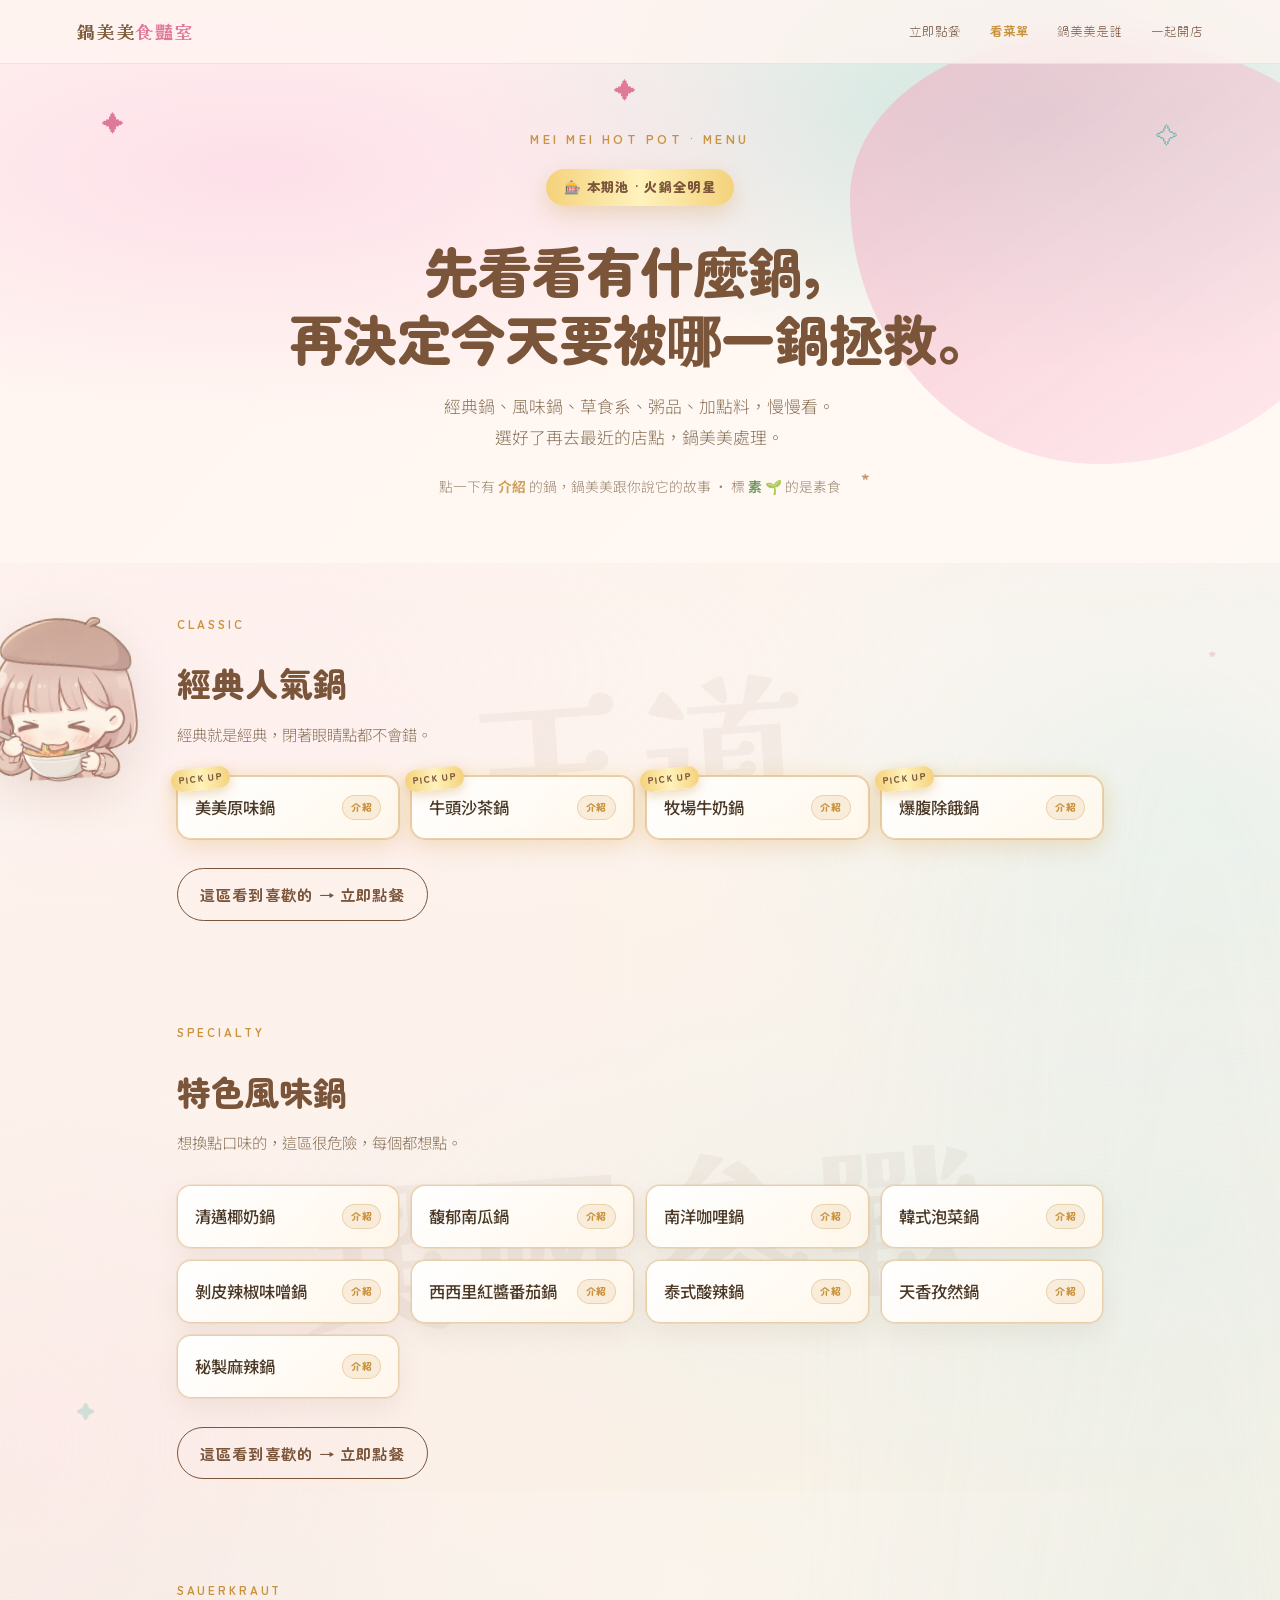
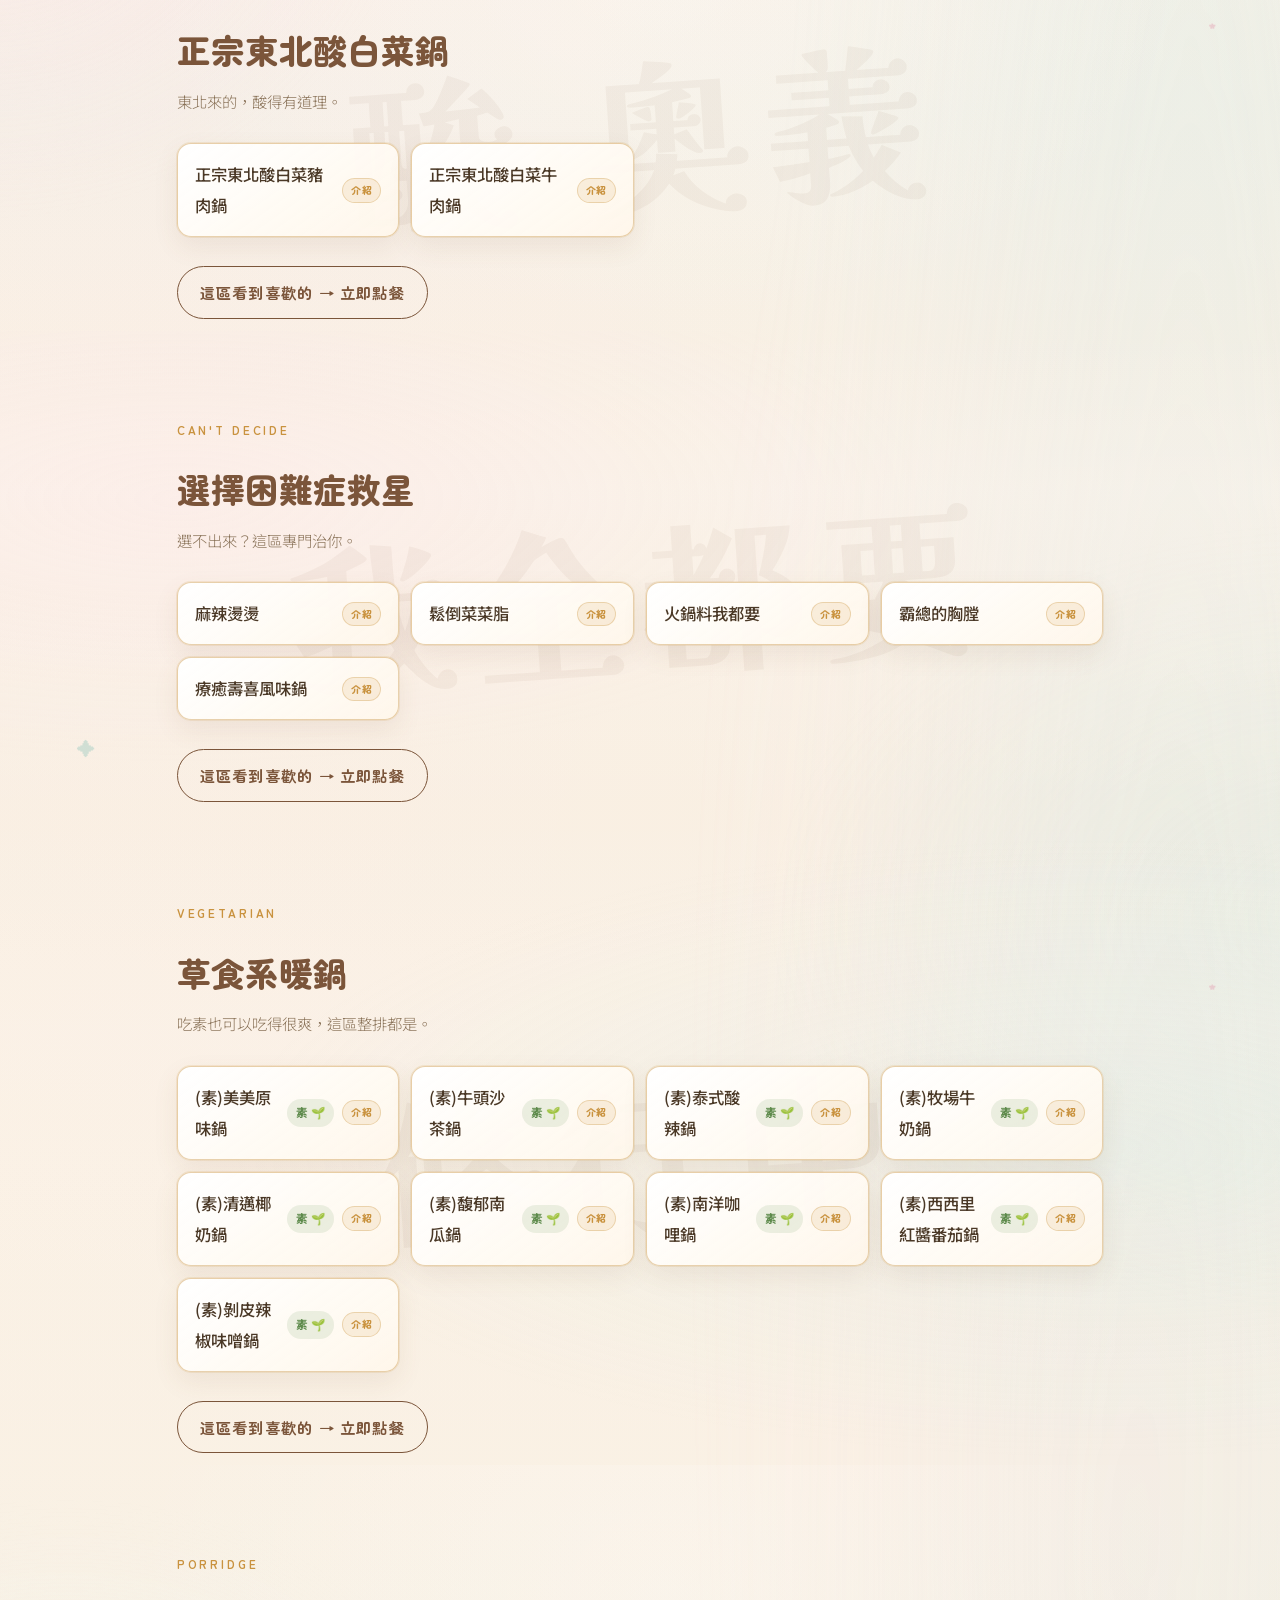
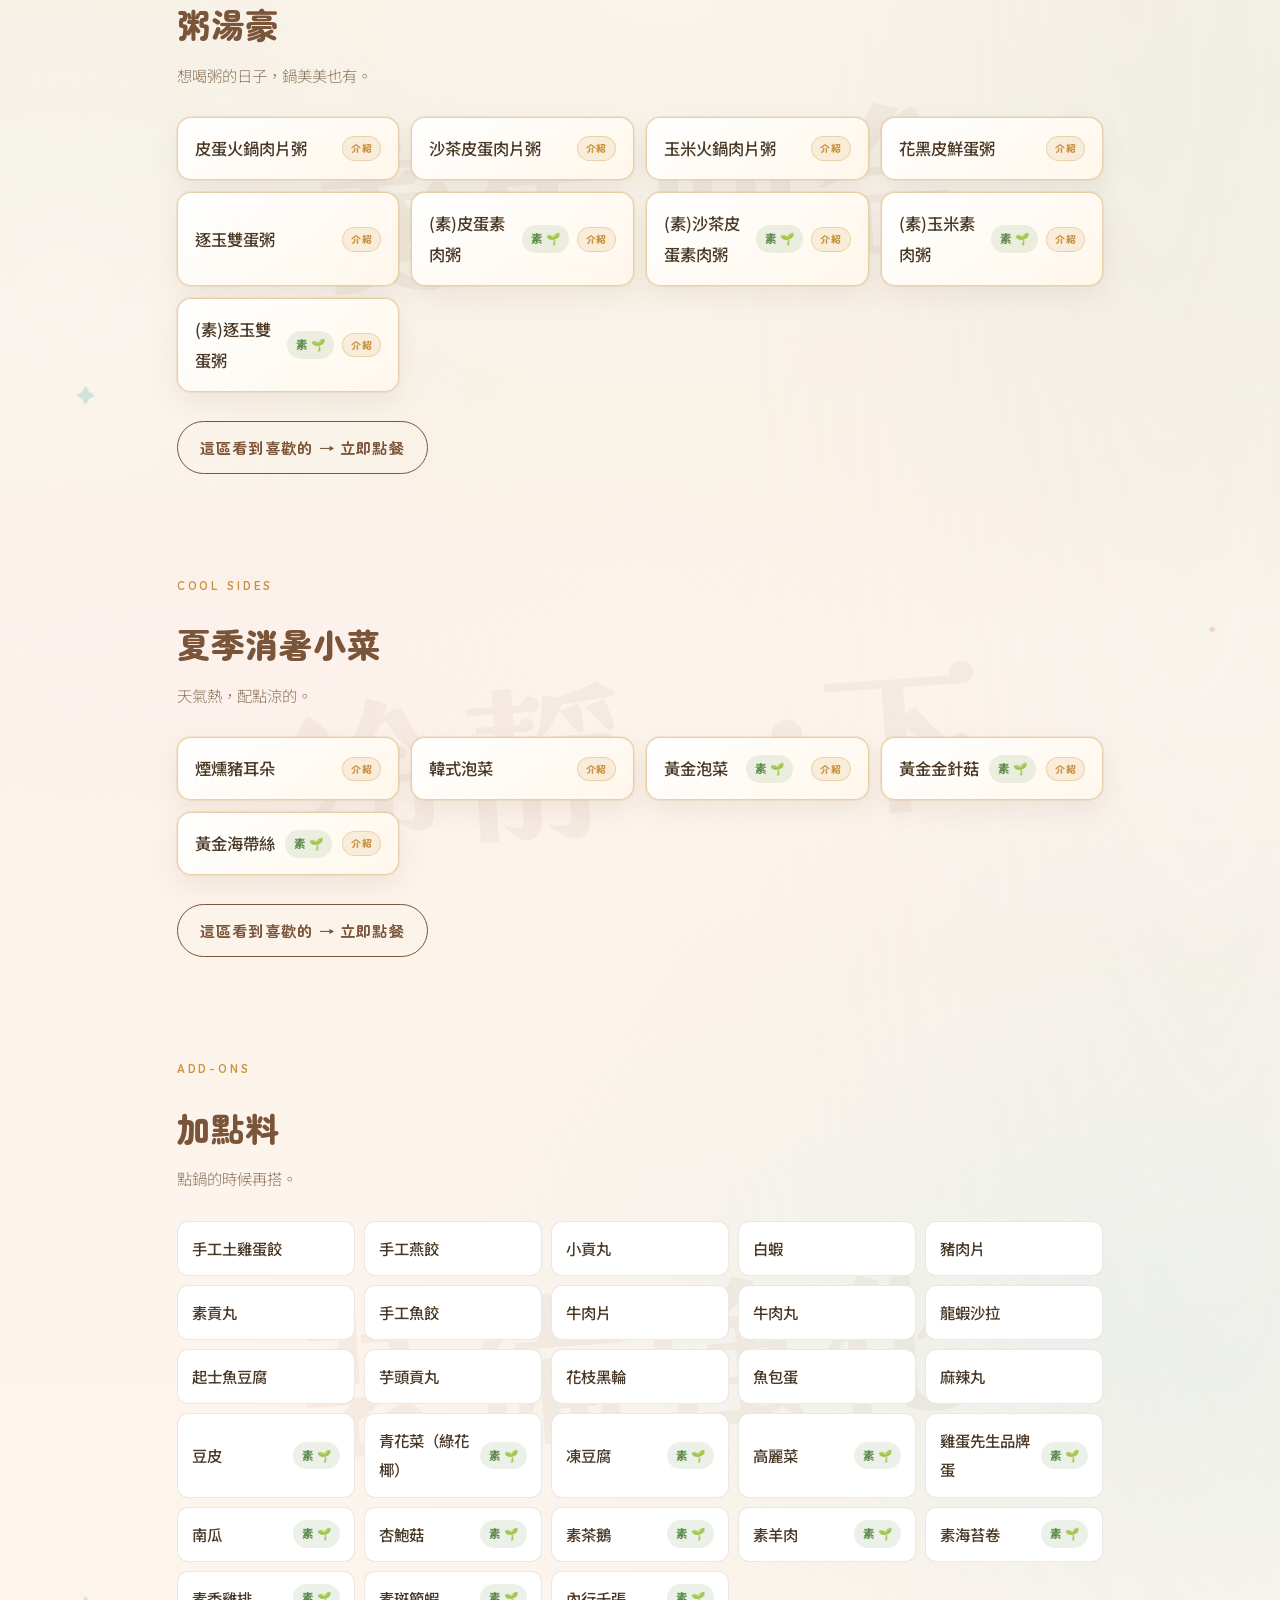
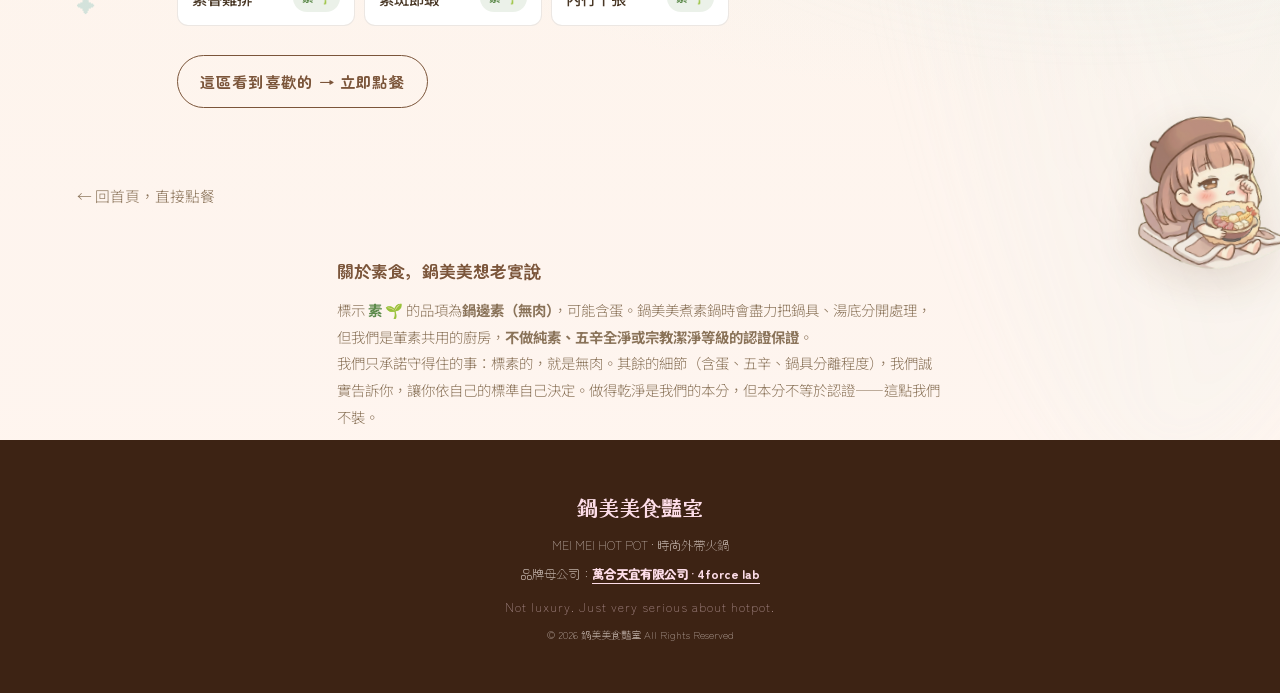
==== commit 1ebbb981: "Menu copy: choice_saver/porridge/side filled, shrimp tag, content fixes - Fill flavour copy + conten" ====
--- a/menu/index.html
+++ b/menu/index.html
@@ -217,11 +217,11 @@
       <p class="m-tail">選不出來？這區專門治你。</p>
     </div>
     <ul class="m-grid">
-      <li class="m-item"><span class="m-name">麻辣燙燙</span></li>
-      <li class="m-item"><span class="m-name">鬆倒菜菜脂</span></li>
-      <li class="m-item"><span class="m-name">火鍋料我都要</span></li>
-      <li class="m-item"><span class="m-name">霸總的胸膛</span></li>
-      <li class="m-item"><span class="m-name">療癒壽喜風味鍋</span></li>
+      <li class="m-item has-bubble" data-id="malatangtang" role="button" tabindex="0" aria-label="麻辣燙燙，點擊看介紹"><i class="m-shine" aria-hidden="true"></i><span class="m-name">麻辣燙燙</span><span class="m-peek" aria-hidden="true">介紹</span></li>
+      <li class="m-item has-bubble" data-id="songdao" role="button" tabindex="0" aria-label="鬆倒菜菜脂，點擊看介紹"><i class="m-shine" aria-hidden="true"></i><span class="m-name">鬆倒菜菜脂</span><span class="m-peek" aria-hidden="true">介紹</span></li>
+      <li class="m-item has-bubble" data-id="all_ingredients" role="button" tabindex="0" aria-label="火鍋料我都要，點擊看介紹"><i class="m-shine" aria-hidden="true"></i><span class="m-name">火鍋料我都要</span><span class="m-peek" aria-hidden="true">介紹</span></li>
+      <li class="m-item has-bubble" data-id="bazong" role="button" tabindex="0" aria-label="霸總的胸膛，點擊看介紹"><i class="m-shine" aria-hidden="true"></i><span class="m-name">霸總的胸膛</span><span class="m-peek" aria-hidden="true">介紹</span></li>
+      <li class="m-item has-bubble" data-id="sukiyaki" role="button" tabindex="0" aria-label="療癒壽喜風味鍋，點擊看介紹"><i class="m-shine" aria-hidden="true"></i><span class="m-name">療癒壽喜風味鍋</span><span class="m-peek" aria-hidden="true">介紹</span></li>
     </ul>
     <div class="m-order-link"><a class="btn ghost" href="/#order">這區看到喜歡的 → 立即點餐</a></div>
   </section>
@@ -255,15 +255,15 @@
       <p class="m-tail">想喝粥的日子，鍋美美也有。</p>
     </div>
     <ul class="m-grid">
-      <li class="m-item"><span class="m-name">皮蛋火鍋肉片粥</span></li>
-      <li class="m-item"><span class="m-name">沙茶皮蛋肉片粥</span></li>
-      <li class="m-item"><span class="m-name">玉米火鍋肉片粥</span></li>
-      <li class="m-item"><span class="m-name">花黑皮鮮蛋粥</span></li>
-      <li class="m-item"><span class="m-name">逐玉雙蛋粥</span></li>
-      <li class="m-item"><span class="m-name">(素)皮蛋素肉粥</span><span class="m-veg">素 🌱</span></li>
-      <li class="m-item"><span class="m-name">(素)沙茶皮蛋素肉粥</span><span class="m-veg">素 🌱</span></li>
-      <li class="m-item"><span class="m-name">(素)玉米素肉粥</span><span class="m-veg">素 🌱</span></li>
-      <li class="m-item"><span class="m-name">(素)逐玉雙蛋粥</span><span class="m-veg">素 🌱</span></li>
+      <li class="m-item has-bubble" data-id="congee_century" role="button" tabindex="0" aria-label="皮蛋火鍋肉片粥，點擊看介紹"><i class="m-shine" aria-hidden="true"></i><span class="m-name">皮蛋火鍋肉片粥</span><span class="m-peek" aria-hidden="true">介紹</span></li>
+      <li class="m-item has-bubble" data-id="congee_shacha" role="button" tabindex="0" aria-label="沙茶皮蛋肉片粥，點擊看介紹"><i class="m-shine" aria-hidden="true"></i><span class="m-name">沙茶皮蛋肉片粥</span><span class="m-peek" aria-hidden="true">介紹</span></li>
+      <li class="m-item has-bubble" data-id="congee_corn" role="button" tabindex="0" aria-label="玉米火鍋肉片粥，點擊看介紹"><i class="m-shine" aria-hidden="true"></i><span class="m-name">玉米火鍋肉片粥</span><span class="m-peek" aria-hidden="true">介紹</span></li>
+      <li class="m-item has-bubble" data-id="congee_huahei" role="button" tabindex="0" aria-label="花黑皮鮮蛋粥，點擊看介紹"><i class="m-shine" aria-hidden="true"></i><span class="m-name">花黑皮鮮蛋粥</span><span class="m-peek" aria-hidden="true">介紹</span></li>
+      <li class="m-item has-bubble" data-id="congee_double_egg" role="button" tabindex="0" aria-label="逐玉雙蛋粥，點擊看介紹"><i class="m-shine" aria-hidden="true"></i><span class="m-name">逐玉雙蛋粥</span><span class="m-peek" aria-hidden="true">介紹</span></li>
+      <li class="m-item has-bubble" data-id="veg_congee_century" role="button" tabindex="0" aria-label="(素)皮蛋素肉粥，點擊看介紹"><i class="m-shine" aria-hidden="true"></i><span class="m-name">(素)皮蛋素肉粥</span><span class="m-veg">素 🌱</span><span class="m-peek" aria-hidden="true">介紹</span></li>
+      <li class="m-item has-bubble" data-id="veg_congee_shacha" role="button" tabindex="0" aria-label="(素)沙茶皮蛋素肉粥，點擊看介紹"><i class="m-shine" aria-hidden="true"></i><span class="m-name">(素)沙茶皮蛋素肉粥</span><span class="m-veg">素 🌱</span><span class="m-peek" aria-hidden="true">介紹</span></li>
+      <li class="m-item has-bubble" data-id="veg_congee_corn" role="button" tabindex="0" aria-label="(素)玉米素肉粥，點擊看介紹"><i class="m-shine" aria-hidden="true"></i><span class="m-name">(素)玉米素肉粥</span><span class="m-veg">素 🌱</span><span class="m-peek" aria-hidden="true">介紹</span></li>
+      <li class="m-item has-bubble" data-id="veg_congee_double_egg" role="button" tabindex="0" aria-label="(素)逐玉雙蛋粥，點擊看介紹"><i class="m-shine" aria-hidden="true"></i><span class="m-name">(素)逐玉雙蛋粥</span><span class="m-veg">素 🌱</span><span class="m-peek" aria-hidden="true">介紹</span></li>
     </ul>
     <div class="m-order-link"><a class="btn ghost" href="/#order">這區看到喜歡的 → 立即點餐</a></div>
   </section>
@@ -276,11 +276,11 @@
       <p class="m-tail">天氣熱，配點涼的。</p>
     </div>
     <ul class="m-grid">
-      <li class="m-item"><span class="m-name">煙燻豬耳朵</span></li>
-      <li class="m-item"><span class="m-name">韓式泡菜</span></li>
-      <li class="m-item"><span class="m-name">黃金泡菜</span><span class="m-veg">素 🌱</span></li>
-      <li class="m-item"><span class="m-name">黃金金針菇</span><span class="m-veg">素 🌱</span></li>
-      <li class="m-item"><span class="m-name">黃金海帶絲</span><span class="m-veg">素 🌱</span></li>
+      <li class="m-item has-bubble" data-id="side_pig_ear" role="button" tabindex="0" aria-label="煙燻豬耳朵，點擊看介紹"><i class="m-shine" aria-hidden="true"></i><span class="m-name">煙燻豬耳朵</span><span class="m-peek" aria-hidden="true">介紹</span></li>
+      <li class="m-item has-bubble" data-id="side_kr_kimchi" role="button" tabindex="0" aria-label="韓式泡菜，點擊看介紹"><i class="m-shine" aria-hidden="true"></i><span class="m-name">韓式泡菜</span><span class="m-peek" aria-hidden="true">介紹</span></li>
+      <li class="m-item has-bubble" data-id="side_golden_kimchi" role="button" tabindex="0" aria-label="黃金泡菜，點擊看介紹"><i class="m-shine" aria-hidden="true"></i><span class="m-name">黃金泡菜</span><span class="m-veg">素 🌱</span><span class="m-peek" aria-hidden="true">介紹</span></li>
+      <li class="m-item has-bubble" data-id="side_golden_mushroom" role="button" tabindex="0" aria-label="黃金金針菇，點擊看介紹"><i class="m-shine" aria-hidden="true"></i><span class="m-name">黃金金針菇</span><span class="m-veg">素 🌱</span><span class="m-peek" aria-hidden="true">介紹</span></li>
+      <li class="m-item has-bubble" data-id="side_golden_seaweed" role="button" tabindex="0" aria-label="黃金海帶絲，點擊看介紹"><i class="m-shine" aria-hidden="true"></i><span class="m-name">黃金海帶絲</span><span class="m-veg">素 🌱</span><span class="m-peek" aria-hidden="true">介紹</span></li>
     </ul>
     <div class="m-order-link"><a class="btn ghost" href="/#order">這區看到喜歡的 → 立即點餐</a></div>
   </section>
@@ -337,7 +337,7 @@
 <!-- 抽卡式對話氣泡彈窗（JS 依點擊的品項填內容） -->
 <div class="bubble-backdrop" id="bubbleBackdrop" aria-hidden="true"></div>
 <div class="bubble-modal" id="bubbleModal" role="dialog" aria-modal="true" aria-hidden="true"></div>
-<script type="application/json" id="menu-bubble-data">{"meimei_original":{"name":"美美原味鍋","veg":false,"egg":true,"bubble":"原味就是本體。鍋美美的第一鍋，沒在花招——湯頭乾乾淨淨，閉著眼睛點都不會出錯。今天腦袋不想思考的話，點這鍋準沒事。","tags":["招牌","乾淨湯頭","不會踩雷"],"included":["雞蛋先生品牌蛋","手工燕餃","手工土雞蛋餃","白蝦","青花菜","高麗菜","豆皮","凍豆腐","花枝黑輪","小貢丸"]},"niutou_shacha":{"name":"牛頭沙茶鍋","veg":false,"egg":true,"bubble":"沙茶是台灣人的鄉愁啦。這鍋香氣很霸道，鼻子先投降、胃接著跟上。沙茶控請直接舉手，這鍋專門寵你。","tags":["沙茶控","香氣霸道","古早味"],"included":["雞蛋先生品牌蛋","手工燕餃","手工土雞蛋餃","白蝦","青花菜","高麗菜","豆皮","凍豆腐","花枝黑輪","小貢丸"]},"milk_pot":{"name":"牧場牛奶鍋","veg":false,"egg":true,"bubble":"奶香綿綿的那種溫柔。喝一口像被牧場的午後抱住，連平常不愛喝牛奶的人都會偷偷再喝第二口。","tags":["奶香系","溫柔","順口"],"included":["雞蛋先生品牌蛋","手工燕餃","手工土雞蛋餃","白蝦","青花菜","高麗菜","豆皮","凍豆腐","花枝黑輪","小貢丸"]},"baofu":{"name":"爆腹除餓鍋","veg":false,"egg":true,"bubble":"名字就是承諾。餓到想咬人的時候點這鍋，吃完整個人重新做人，肚子圓到要扶牆走路。","tags":["大胃王","吃到撐","除餓"],"included":["雞蛋先生品牌蛋","手工燕餃","手工土雞蛋餃","白蝦","青花菜","高麗菜","豆皮","凍豆腐","花枝黑輪","小貢丸"]},"chiangmai_coconut":{"name":"清邁椰奶鍋","veg":false,"egg":true,"bubble":"椰奶一下去，整鍋變成南洋度假村。甜甜順順帶點異國香料，喝起來像偷偷請了三天假。","tags":["椰香","南洋","微甜順口"],"included":["雞蛋先生品牌蛋","手工燕餃","手工土雞蛋餃","白蝦","青花菜","高麗菜","豆皮","凍豆腐","花枝黑輪","小貢丸"]},"pumpkin":{"name":"馥郁南瓜鍋","veg":false,"egg":true,"bubble":"南瓜熬到化在湯裡，金黃綿密、甜而不膩。喝起來毛茸茸暖暖的，是秋冬限定的安全感。","tags":["南瓜","綿密","暖胃"],"included":["雞蛋先生品牌蛋","手工燕餃","手工土雞蛋餃","白蝦","青花菜","高麗菜","豆皮","凍豆腐","花枝黑輪","小貢丸"]},"nanyang_curry":{"name":"南洋咖哩鍋","veg":false,"egg":true,"bubble":"咖哩控的主場。香料層層疊疊，辣度溫柔但後勁很有事，配飯會吃到忘記自己在幹嘛。","tags":["咖哩控","香料","微辣"],"included":["雞蛋先生品牌蛋","手工燕餃","手工土雞蛋餃","白蝦","青花菜","高麗菜","豆皮","凍豆腐","花枝黑輪","小貢丸"]},"kimchi_pot":{"name":"韓式泡菜鍋","veg":false,"egg":true,"bubble":"泡菜的酸辣最開胃。一口下去從舌尖醒到胃，韓劇配這鍋，今晚大概是不用睡了。","tags":["酸辣","開胃","追劇神器"],"included":["雞蛋先生品牌蛋","手工燕餃","手工土雞蛋餃","白蝦","青花菜","高麗菜","豆皮","凍豆腐","花枝黑輪","小貢丸"]},"bopi_miso":{"name":"剝皮辣椒味噌鍋","veg":false,"egg":true,"bubble":"味噌的醇厚配剝皮辣椒的回甘微辣，一個負責抱你、一個負責電你，層次超有戲。","tags":["味噌","回甘微辣","有層次"],"included":["雞蛋先生品牌蛋","手工燕餃","手工土雞蛋餃","白蝦","青花菜","高麗菜","豆皮","凍豆腐","花枝黑輪","小貢丸"]},"sicily_tomato":{"name":"西西里紅醬番茄鍋","veg":false,"egg":true,"bubble":"番茄熬到濃成紅醬，酸甜飽滿像在義大利曬太陽。喝湯一口接一口，根本喊不了停。","tags":["番茄","酸甜濃郁","喝不停"],"included":["雞蛋先生品牌蛋","手工燕餃","手工土雞蛋餃","白蝦","青花菜","高麗菜","豆皮","凍豆腐","花枝黑輪","小貢丸"]},"thai_sour":{"name":"泰式酸辣鍋","veg":false,"egg":true,"bubble":"酸、辣、香一次到位，泰式風暴直接掃過味蕾。怕無聊的人，這鍋絕對不讓你冷場。","tags":["酸辣","開胃","重口味"],"included":["雞蛋先生品牌蛋","手工燕餃","手工土雞蛋餃","白蝦","青花菜","高麗菜","豆皮","凍豆腐","花枝黑輪","小貢丸"]},"cumin":{"name":"天香孜然鍋","veg":false,"egg":true,"bubble":"孜然一爆香，整個人被拉到燒烤攤前。香氣很犯規，吃完衣服上都是故事。","tags":["孜然","香氣犯規","重口味"],"included":["雞蛋先生品牌蛋","手工燕餃","手工土雞蛋餃","白蝦","青花菜","高麗菜","豆皮","凍豆腐","花枝黑輪","小貢丸"]},"mala":{"name":"秘製麻辣鍋","veg":false,"egg":true,"bubble":"麻歸麻、辣歸辣，鍋美美的麻辣是有在講究層次的。怕辣的先深呼吸，愛辣的直接登入魔界。","tags":["麻辣","夠勁","魔界"],"included":["雞蛋先生品牌蛋","手工燕餃","手工土雞蛋餃","白蝦","青花菜","高麗菜","豆皮","凍豆腐","花枝黑輪","小貢丸"]},"sauerkraut_pork":{"name":"正宗東北酸白菜豬肉鍋","veg":false,"egg":true,"bubble":"東北來的酸，是發酵出來的真功夫，不是加醋裝的。酸白菜配豬肉，越煮越香，東北魂直接上身。","tags":["東北酸","發酵","越煮越香"],"included":["雞蛋先生品牌蛋","手工燕餃","手工土雞蛋餃","白蝦","青花菜","高麗菜","豆皮","凍豆腐","花枝黑輪","小貢丸"]},"sauerkraut_beef":{"name":"正宗東北酸白菜牛肉鍋","veg":false,"egg":true,"bubble":"一樣的正宗酸白菜，換成牛肉更有份量。酸香解膩、牛肉夠味，吃完想直接訂機票去哈爾濱。","tags":["東北酸","牛肉","解膩"],"included":["雞蛋先生品牌蛋","手工燕餃","手工土雞蛋餃","白蝦","青花菜","高麗菜","豆皮","凍豆腐","花枝黑輪","小貢丸"]},"veg_original":{"name":"(素)美美原味鍋","veg":true,"egg":true,"bubble":"招牌原味的素食版。一樣乾乾淨淨的湯頭，只是換成素火鍋料——吃素也能享受那種不會出錯的安心。","tags":["招牌","乾淨湯頭"],"included":["雞蛋先生品牌蛋","杏鮑菇","素茶鵝","素羊肉","素雞排","海苔卷","素貢丸","豆皮","高麗菜","青花菜","凍豆腐","素斑節蝦"]},"veg_niutou":{"name":"(素)牛頭沙茶鍋","veg":true,"egg":true,"bubble":"沙茶的霸道香氣，素食版一點都不手軟。基底換成素料照樣夠味，沙茶素食控終於有家了。","tags":["沙茶","香氣霸道"],"included":["雞蛋先生品牌蛋","杏鮑菇","素茶鵝","素羊肉","素雞排","海苔卷","素貢丸","豆皮","高麗菜","青花菜","凍豆腐","素斑節蝦"]},"veg_thai":{"name":"(素)泰式酸辣鍋","veg":true,"egg":true,"bubble":"酸辣風暴的素食版。一樣開胃到不行，只是料換成素的，吃素也能被辣得很過癮。","tags":["酸辣","開胃"],"included":["雞蛋先生品牌蛋","杏鮑菇","素茶鵝","素羊肉","素雞排","海苔卷","素貢丸","豆皮","高麗菜","青花菜","凍豆腐","素斑節蝦"]},"veg_milk":{"name":"(素)牧場牛奶鍋","veg":true,"egg":true,"bubble":"綿綿奶香的溫柔，素食版照樣抱緊你。換成素料，順口程度完全不打折。","tags":["奶香","溫柔"],"included":["雞蛋先生品牌蛋","杏鮑菇","素茶鵝","素羊肉","素雞排","海苔卷","素貢丸","豆皮","高麗菜","青花菜","凍豆腐","素斑節蝦"]},"veg_coconut":{"name":"(素)清邁椰奶鍋","veg":true,"egg":true,"bubble":"南洋椰奶的度假感，素食版直接幫你出國。甜順帶香料，換成素料一樣吃得很享受。","tags":["椰香","南洋"],"included":["雞蛋先生品牌蛋","杏鮑菇","素茶鵝","素羊肉","素雞排","海苔卷","素貢丸","豆皮","高麗菜","青花菜","凍豆腐","素斑節蝦"]},"veg_pumpkin":{"name":"(素)馥郁南瓜鍋","veg":true,"egg":true,"bubble":"金黃綿密的南瓜暖意，素食版本來就很搭。換成素料，那種毛茸茸的安全感一樣滿分。","tags":["南瓜","綿密暖胃"],"included":["雞蛋先生品牌蛋","杏鮑菇","素茶鵝","素羊肉","素雞排","海苔卷","素貢丸","豆皮","高麗菜","青花菜","凍豆腐","素斑節蝦"]},"veg_curry":{"name":"(素)南洋咖哩鍋","veg":true,"egg":true,"bubble":"咖哩控的素食主場。香料層次照樣澎湃，素料吸飽湯汁，配飯一樣會讓你忘記時間。","tags":["咖哩","香料"],"included":["雞蛋先生品牌蛋","杏鮑菇","素茶鵝","素羊肉","素雞排","海苔卷","素貢丸","豆皮","高麗菜","青花菜","凍豆腐","素斑節蝦"]},"veg_tomato":{"name":"(素)西西里紅醬番茄鍋","veg":true,"egg":true,"bubble":"濃郁番茄紅醬的素食版，酸甜飽滿不輸葷的。素料煮進湯裡，一口接一口停不下來。","tags":["番茄","酸甜濃郁"],"included":["雞蛋先生品牌蛋","杏鮑菇","素茶鵝","素羊肉","素雞排","海苔卷","素貢丸","豆皮","高麗菜","青花菜","凍豆腐","素斑節蝦"]},"veg_miso":{"name":"(素)剝皮辣椒味噌鍋","veg":true,"egg":true,"bubble":"味噌醇厚配剝皮辣椒回甘，素食版層次照樣有戲。換成素料，抱你又電你的口感一個不少。","tags":["味噌","回甘微辣"],"included":["雞蛋先生品牌蛋","杏鮑菇","素茶鵝","素羊肉","素雞排","海苔卷","素貢丸","豆皮","高麗菜","青花菜","凍豆腐","素斑節蝦"]}}</script>
+<script type="application/json" id="menu-bubble-data">{"meimei_original":{"name":"美美原味鍋","veg":false,"egg":true,"shrimp":true,"bubble":"原味就是本體。鍋美美的第一鍋，沒在花招——湯頭乾乾淨淨，閉著眼睛點都不會出錯。今天腦袋不想思考的話，點這鍋準沒事。","tags":["招牌","乾淨湯頭","不會踩雷"],"included":["雞蛋先生品牌蛋","手工燕餃","手工土雞蛋餃","白蝦","青花菜","高麗菜","豆皮","凍豆腐","花枝黑輪","小貢丸"],"includedLabel":"鍋物均含","note":""},"niutou_shacha":{"name":"牛頭沙茶鍋","veg":false,"egg":true,"shrimp":true,"bubble":"沙茶是台灣人的鄉愁啦。這鍋香氣很霸道，鼻子先投降、胃接著跟上。沙茶控請直接舉手，這鍋專門寵你。","tags":["沙茶控","香氣霸道","古早味"],"included":["雞蛋先生品牌蛋","手工燕餃","手工土雞蛋餃","白蝦","青花菜","高麗菜","豆皮","凍豆腐","花枝黑輪","小貢丸"],"includedLabel":"鍋物均含","note":""},"milk_pot":{"name":"牧場牛奶鍋","veg":false,"egg":true,"shrimp":true,"bubble":"奶香綿綿的那種溫柔。喝一口像被牧場的午後抱住，連平常不愛喝牛奶的人都會偷偷再喝第二口。","tags":["奶香系","溫柔","順口"],"included":["雞蛋先生品牌蛋","手工燕餃","手工土雞蛋餃","白蝦","青花菜","高麗菜","豆皮","凍豆腐","花枝黑輪","小貢丸"],"includedLabel":"鍋物均含","note":""},"baofu":{"name":"爆腹除餓鍋","veg":false,"egg":true,"shrimp":false,"bubble":"名字就是承諾。餓到想咬人的時候點這鍋，吃完整個人重新做人，肚子圓到要扶牆走路。","tags":["大胃王","吃到撐","除餓"],"included":["雞蛋先生品牌蛋","手工燕餃","手工土雞蛋餃","青花菜","高麗菜","豆皮","凍豆腐","花枝黑輪","小貢丸"],"includedLabel":"鍋物均含","note":""},"chiangmai_coconut":{"name":"清邁椰奶鍋","veg":false,"egg":true,"shrimp":true,"bubble":"椰奶一下去，整鍋變成南洋度假村。甜甜順順帶點異國香料，喝起來像偷偷請了三天假。","tags":["椰香","南洋","微甜順口"],"included":["雞蛋先生品牌蛋","手工燕餃","手工土雞蛋餃","白蝦","青花菜","高麗菜","豆皮","凍豆腐","花枝黑輪","小貢丸"],"includedLabel":"鍋物均含","note":""},"pumpkin":{"name":"馥郁南瓜鍋","veg":false,"egg":true,"shrimp":true,"bubble":"南瓜熬到化在湯裡，金黃綿密、甜而不膩。喝起來毛茸茸暖暖的，是會讓整個人鬆下來的安全感。","tags":["南瓜","綿密","暖胃"],"included":["雞蛋先生品牌蛋","手工燕餃","手工土雞蛋餃","白蝦","青花菜","高麗菜","豆皮","凍豆腐","花枝黑輪","小貢丸"],"includedLabel":"鍋物均含","note":""},"nanyang_curry":{"name":"南洋咖哩鍋","veg":false,"egg":true,"shrimp":true,"bubble":"咖哩控的主場，走的是泰式黃咖哩路線——香料煮得很有層次、椰香順口，不是日式那種甜，也不是螢光色那一掛。配飯會一口接一口，停不下來。","tags":["咖哩控","泰式黃咖哩","香料層次"],"included":["雞蛋先生品牌蛋","手工燕餃","手工土雞蛋餃","白蝦","青花菜","高麗菜","豆皮","凍豆腐","花枝黑輪","小貢丸"],"includedLabel":"鍋物均含","note":""},"kimchi_pot":{"name":"韓式泡菜鍋","veg":false,"egg":true,"shrimp":true,"bubble":"泡菜的酸辣最開胃。一口下去從舌尖醒到胃，韓劇配這鍋，今晚大概是不用睡了。","tags":["酸辣","開胃","追劇神器"],"included":["雞蛋先生品牌蛋","手工燕餃","手工土雞蛋餃","白蝦","青花菜","高麗菜","豆皮","凍豆腐","花枝黑輪","小貢丸"],"includedLabel":"鍋物均含","note":""},"bopi_miso":{"name":"剝皮辣椒味噌鍋","veg":false,"egg":true,"shrimp":true,"bubble":"味噌的醇厚配剝皮辣椒的回甘微辣，一個負責抱你、一個負責電你，層次超有戲。","tags":["味噌","回甘微辣","有層次"],"included":["雞蛋先生品牌蛋","手工燕餃","手工土雞蛋餃","白蝦","青花菜","高麗菜","豆皮","凍豆腐","花枝黑輪","小貢丸"],"includedLabel":"鍋物均含","note":""},"sicily_tomato":{"name":"西西里紅醬番茄鍋","veg":false,"egg":true,"shrimp":true,"bubble":"番茄熬到濃成紅醬，酸甜飽滿像在義大利曬太陽。喝湯一口接一口，根本喊不了停。","tags":["番茄","酸甜濃郁","喝不停"],"included":["雞蛋先生品牌蛋","手工燕餃","手工土雞蛋餃","白蝦","青花菜","高麗菜","豆皮","凍豆腐","花枝黑輪","小貢丸"],"includedLabel":"鍋物均含","note":""},"thai_sour":{"name":"泰式酸辣鍋","veg":false,"egg":true,"shrimp":true,"bubble":"酸、辣、香一次到位，泰式風暴直接掃過味蕾。怕無聊的人，這鍋絕對不讓你冷場。","tags":["酸辣","開胃","重口味"],"included":["雞蛋先生品牌蛋","手工燕餃","手工土雞蛋餃","白蝦","青花菜","高麗菜","豆皮","凍豆腐","花枝黑輪","小貢丸"],"includedLabel":"鍋物均含","note":""},"cumin":{"name":"天香孜然鍋","veg":false,"egg":true,"shrimp":true,"bubble":"孜然一爆香，整個人被拉到燒烤攤前。香氣很犯規，吃完衣服上都是故事。","tags":["孜然","香氣犯規","重口味"],"included":["雞蛋先生品牌蛋","手工燕餃","手工土雞蛋餃","白蝦","青花菜","高麗菜","豆皮","凍豆腐","花枝黑輪","小貢丸"],"includedLabel":"鍋物均含","note":""},"mala":{"name":"秘製麻辣鍋","veg":false,"egg":true,"shrimp":true,"bubble":"走的是香料系的麻辣，不是死鹹厚重的牛油那一掛。麻香夠味但不嗆人，比較像麻辣燙那種、會讓你一口接一口的順口辣。","tags":["香料麻辣","麻香順口","越吃越涮嘴"],"included":["雞蛋先生品牌蛋","手工燕餃","手工土雞蛋餃","白蝦","青花菜","高麗菜","豆皮","凍豆腐","花枝黑輪","小貢丸"],"includedLabel":"鍋物均含","note":""},"sauerkraut_pork":{"name":"正宗東北酸白菜豬肉鍋","veg":false,"egg":true,"shrimp":false,"bubble":"東北來的酸，是發酵出來的真功夫，不是加醋裝的。酸白菜配豬肉，越煮越香，東北魂直接上身。","tags":["東北酸","發酵","越煮越香"],"included":["雞蛋先生品牌蛋","手工燕餃","手工土雞蛋餃","青花菜","高麗菜","豆皮","凍豆腐","花枝黑輪","小貢丸"],"includedLabel":"鍋物均含","note":""},"sauerkraut_beef":{"name":"正宗東北酸白菜牛肉鍋","veg":false,"egg":true,"shrimp":false,"bubble":"一樣的正宗酸白菜，換成牛肉更有份量。酸香解膩、牛肉夠味，吃完想直接訂機票去哈爾濱。","tags":["東北酸","牛肉","解膩"],"included":["雞蛋先生品牌蛋","手工燕餃","手工土雞蛋餃","青花菜","高麗菜","豆皮","凍豆腐","花枝黑輪","小貢丸"],"includedLabel":"鍋物均含","note":""},"malatangtang":{"name":"麻辣燙燙","veg":false,"egg":true,"shrimp":false,"bubble":"魔改版的湯滷味，香麻帶勁、越吃越涮嘴，根本是宵夜的滿足殺手。","tags":["香麻帶勁","宵夜殺手","越吃越涮嘴"],"included":["豆皮","凍豆腐","高麗菜","豬肉片","花枝黑輪","小貢丸","起士魚豆腐","麻辣丸"],"includedLabel":"內含","note":""},"songdao":{"name":"鬆倒菜菜脂","veg":false,"egg":true,"shrimp":false,"bubble":"蔬菜控的天堂，整鍋滿滿的菜，吃完清爽到有點感動、零罪惡感。","tags":["蔬菜控","清爽","零罪惡"],"included":["豬／牛肉片任選","杏鮑菇","高麗菜","青花菜","南瓜塊","凍豆腐","豆皮","雞蛋"],"includedLabel":"內含","note":""},"all_ingredients":{"name":"火鍋料我都要","veg":false,"egg":true,"shrimp":false,"bubble":"選擇困難症末期專用。不要想了，什麼火鍋料都給你來一點，一鍋打包全部的快樂。","tags":["全部都要","選障救星","澎湃"],"included":["豆皮","青花菜","凍豆腐","高麗菜","雞蛋","手工土雞蛋餃","手工燕餃","小貢丸","花枝黑輪","豬肉片","手工魚餃","牛肉丸","龍蝦沙拉","起士魚豆腐","芋頭貢丸","魚包蛋","麻辣丸"],"includedLabel":"內含","note":""},"bazong":{"name":"霸總的胸膛","veg":false,"egg":true,"shrimp":false,"bubble":"霸總出手就是霸氣——整整十片肉鋪好鋪滿，主打一個肉多到犯規。肉食動物請直接認領，肉片還能牛、豬任選。","tags":["肉多到犯規","霸氣","肉食天堂"],"included":["雞蛋先生品牌蛋","手工燕餃","手工土雞蛋餃","青花菜","高麗菜","豆皮","凍豆腐","花枝黑輪","小貢丸"],"includedLabel":"鍋物均含","note":""},"sukiyaki":{"name":"療癒壽喜風味鍋","veg":false,"egg":true,"shrimp":false,"bubble":"正宗日式壽喜風味，湯居然可以直接喝（喝起來有點像蒸蛋湯那種溫柔），再配上超多肉片（牛、豬任選），滿足到不行。","tags":["日式壽喜","湯可以喝","超多肉片"],"included":["雞蛋先生品牌蛋","手工燕餃","手工土雞蛋餃","青花菜","高麗菜","豆皮","凍豆腐","花枝黑輪","小貢丸"],"includedLabel":"鍋物均含","note":""},"congee_century":{"name":"皮蛋火鍋肉片粥","veg":false,"egg":true,"shrimp":false,"bubble":"就是你想的那碗皮蛋瘦肉粥的暖，只是瘦肉換成了火鍋肉片。綿密粥底配上皮蛋，嘴饞或沒胃口的時候，喝一碗就被安撫了。","tags":["皮蛋","綿密","暖胃"],"included":[],"includedLabel":"","note":"不含蔥、胡椒"},"congee_shacha":{"name":"沙茶皮蛋肉片粥","veg":false,"egg":true,"shrimp":false,"bubble":"皮蛋肉片粥再添一味沙茶香，香氣更勾人、更涮嘴。一樣綿密粥底配火鍋肉片，沙茶控的宵夜首選。","tags":["沙茶","皮蛋","香氣勾人"],"included":[],"includedLabel":"","note":"不含蔥、胡椒"},"congee_corn":{"name":"玉米火鍋肉片粥","veg":false,"egg":true,"shrimp":false,"bubble":"把皮蛋換成鮮甜玉米粒，清甜順口的肉片粥。連不愛皮蛋的人，都能安心喝光一整碗。","tags":["玉米","清甜","順口"],"included":[],"includedLabel":"","note":"不含蔥、胡椒"},"congee_huahei":{"name":"花黑皮鮮蛋粥","veg":false,"egg":true,"shrimp":false,"bubble":"海味花枝黑輪加上皮蛋，落進綿密的肉片粥裡，鹹香有嚼勁，一碗喝到嘴角失守。","tags":["花枝黑輪","皮蛋","海味"],"included":[],"includedLabel":"","note":"不含蔥、胡椒"},"congee_double_egg":{"name":"逐玉雙蛋粥","veg":false,"egg":true,"shrimp":false,"bubble":"雙蛋下去，蛋香加倍。兩顆雞蛋配上肉片的鮮蛋粥，滑順綿密，蛋控直接淪陷。","tags":["雙蛋","蛋香","滑順"],"included":[],"includedLabel":"","note":"不含蔥、胡椒"},"side_pig_ear":{"name":"煙燻豬耳朵","veg":false,"egg":false,"shrimp":false,"bubble":"滷到入味的煙燻豬耳朵，Q脆有嚼勁、越嚼越香，還有迷人的煙燻香。一夾就停不下來，重點是不死鹹，配鍋配飯都超可以。","tags":["Q脆","煙燻香","不死鹹"],"included":[],"includedLabel":"","note":""},"side_kr_kimchi":{"name":"韓式泡菜","veg":false,"egg":false,"shrimp":false,"bubble":"這不是那種鹹到只能煮湯的韓式泡菜。鍋美美重新調過適口性——保留正宗韓式辣椒粉的香氣和白菜發酵的酸爽，但鹹度大降。可以當零嘴、下酒，直接整盤嗑光。","tags":["韓式","酸爽","可當零嘴"],"included":[],"includedLabel":"","note":"含魚露"},"side_golden_kimchi":{"name":"黃金泡菜","veg":true,"egg":false,"shrimp":false,"bubble":"獨家黃金醬汁醃漬的鮮甜大白菜，濃郁綿密又清爽回甘，咬下『卡滋』一聲超脆。蒜香果酸、酸甜微辣，配肉片解膩一流，纖維多、吃了也順。","tags":["黃金醬汁","清脆","解膩"],"included":[],"includedLabel":"","note":"五辛素 · 含蒜"},"side_golden_mushroom":{"name":"黃金金針菇","veg":true,"egg":false,"shrimp":false,"bubble":"黃金醬汁拌上金針菇，滑溜順口、一口接一口停不下來。高纖『明天見』神器，配天然發酵醬汁讓腸胃動起來。中央廚房真空袋裝，開袋即食。","tags":["黃金醬汁","滑順","高纖"],"included":[],"includedLabel":"","note":"五辛素 · 含蒜"},"side_golden_seaweed":{"name":"黃金海帶絲","veg":true,"egg":false,"shrimp":false,"bubble":"Q彈爽口的細嫩海帶絲，裹上酸甜黃金醬汁，去了腥只留鮮。藻膠口感滑嫩帶勁、越嚼越香，大魚大肉後的清爽解膩第一名。開袋即食。","tags":["黃金醬汁","Q彈爽口","解膩"],"included":[],"includedLabel":"","note":"五辛素 · 含蒜"},"veg_original":{"name":"(素)美美原味鍋","veg":true,"egg":true,"shrimp":false,"bubble":"招牌原味的素食版。一樣乾乾淨淨的湯頭，只是換成素火鍋料——吃素也能享受那種不會出錯的安心。","tags":["招牌","乾淨湯頭"],"included":["雞蛋先生品牌蛋","杏鮑菇","素茶鵝","素羊肉","素雞排","海苔卷","素貢丸","豆皮","高麗菜","青花菜","凍豆腐","素斑節蝦"],"includedLabel":"鍋物均含","note":""},"veg_niutou":{"name":"(素)牛頭沙茶鍋","veg":true,"egg":true,"shrimp":false,"bubble":"沙茶的霸道香氣，素食版一點都不手軟。基底換成素料照樣夠味，沙茶素食控終於有家了。","tags":["沙茶","香氣霸道"],"included":["雞蛋先生品牌蛋","杏鮑菇","素茶鵝","素羊肉","素雞排","海苔卷","素貢丸","豆皮","高麗菜","青花菜","凍豆腐","素斑節蝦"],"includedLabel":"鍋物均含","note":""},"veg_thai":{"name":"(素)泰式酸辣鍋","veg":true,"egg":true,"shrimp":false,"bubble":"泰式風味的素食版，酸香開胃、層次有戲。料換成素的，吃素也能享受那股南洋酸香。","tags":["泰式風味","開胃"],"included":["雞蛋先生品牌蛋","杏鮑菇","素茶鵝","素羊肉","素雞排","海苔卷","素貢丸","豆皮","高麗菜","青花菜","凍豆腐","素斑節蝦"],"includedLabel":"鍋物均含","note":""},"veg_milk":{"name":"(素)牧場牛奶鍋","veg":true,"egg":true,"shrimp":false,"bubble":"綿綿奶香的溫柔，素食版照樣抱緊你。換成素料，順口程度完全不打折。","tags":["奶香","溫柔"],"included":["雞蛋先生品牌蛋","杏鮑菇","素茶鵝","素羊肉","素雞排","海苔卷","素貢丸","豆皮","高麗菜","青花菜","凍豆腐","素斑節蝦"],"includedLabel":"鍋物均含","note":""},"veg_coconut":{"name":"(素)清邁椰奶鍋","veg":true,"egg":true,"shrimp":false,"bubble":"南洋椰奶的度假感，素食版直接幫你出國。甜順帶香料，換成素料一樣吃得很享受。","tags":["椰香","南洋"],"included":["雞蛋先生品牌蛋","杏鮑菇","素茶鵝","素羊肉","素雞排","海苔卷","素貢丸","豆皮","高麗菜","青花菜","凍豆腐","素斑節蝦"],"includedLabel":"鍋物均含","note":""},"veg_pumpkin":{"name":"(素)馥郁南瓜鍋","veg":true,"egg":true,"shrimp":false,"bubble":"金黃綿密的南瓜暖意，素食版本來就很搭。換成素料，那種毛茸茸的安全感一樣滿分。","tags":["南瓜","綿密暖胃"],"included":["雞蛋先生品牌蛋","杏鮑菇","素茶鵝","素羊肉","素雞排","海苔卷","素貢丸","豆皮","高麗菜","青花菜","凍豆腐","素斑節蝦"],"includedLabel":"鍋物均含","note":""},"veg_curry":{"name":"(素)南洋咖哩鍋","veg":true,"egg":true,"shrimp":false,"bubble":"咖哩控的素食主場，走泰式黃咖哩路線。香料層次照樣澎湃、椰香順口，素料吸飽湯汁，配飯一樣讓你忘記時間。","tags":["咖哩","泰式黃咖哩"],"included":["雞蛋先生品牌蛋","杏鮑菇","素茶鵝","素羊肉","素雞排","海苔卷","素貢丸","豆皮","高麗菜","青花菜","凍豆腐","素斑節蝦"],"includedLabel":"鍋物均含","note":""},"veg_tomato":{"name":"(素)西西里紅醬番茄鍋","veg":true,"egg":true,"shrimp":false,"bubble":"濃郁番茄紅醬的素食版，酸甜飽滿不輸葷的。素料煮進湯裡，一口接一口停不下來。","tags":["番茄","酸甜濃郁"],"included":["雞蛋先生品牌蛋","杏鮑菇","素茶鵝","素羊肉","素雞排","海苔卷","素貢丸","豆皮","高麗菜","青花菜","凍豆腐","素斑節蝦"],"includedLabel":"鍋物均含","note":""},"veg_miso":{"name":"(素)剝皮辣椒味噌鍋","veg":true,"egg":true,"shrimp":false,"bubble":"味噌醇厚配剝皮辣椒回甘，素食版層次照樣有戲。換成素料，抱你又電你的口感一個不少。","tags":["味噌","回甘微辣"],"included":["雞蛋先生品牌蛋","杏鮑菇","素茶鵝","素羊肉","素雞排","海苔卷","素貢丸","豆皮","高麗菜","青花菜","凍豆腐","素斑節蝦"],"includedLabel":"鍋物均含","note":""},"veg_congee_century":{"name":"(素)皮蛋素肉粥","veg":true,"egg":true,"shrimp":false,"bubble":"皮蛋瘦肉粥的素食版，肉片換成素羊肉。綿密粥底配皮蛋，吃素也能喝到那碗熟悉的暖。","tags":["皮蛋","素羊肉","綿密"],"included":[],"includedLabel":"","note":"不含蔥、胡椒"},"veg_congee_shacha":{"name":"(素)沙茶皮蛋素肉粥","veg":true,"egg":true,"shrimp":false,"bubble":"素皮蛋肉粥再加一味沙茶香，香氣更夠。肉片換成素羊肉，吃素的宵夜也能很滿足。","tags":["沙茶","皮蛋","素羊肉"],"included":[],"includedLabel":"","note":"不含蔥、胡椒"},"veg_congee_corn":{"name":"(素)玉米素肉粥","veg":true,"egg":true,"shrimp":false,"bubble":"皮蛋換成鮮甜玉米粒，肉片換成素羊肉。清甜順口的素粥，無負擔喝光一整碗。","tags":["玉米","清甜","素羊肉"],"included":[],"includedLabel":"","note":"不含蔥、胡椒"},"veg_congee_double_egg":{"name":"(素)逐玉雙蛋粥","veg":true,"egg":true,"shrimp":false,"bubble":"雙蛋蛋香加倍，配上素羊肉的鮮蛋粥。滑順綿密，吃素的蛋控也能淪陷。","tags":["雙蛋","蛋香","素羊肉"],"included":[],"includedLabel":"","note":"不含蔥、胡椒"}}</script>
 
 <footer>
   <strong>鍋美美食豔室</strong>
--- a/css/style.css
+++ b/css/style.css
@@ -828,7 +828,8 @@
   background:rgba(201,146,62,.08);border:1px dashed rgba(201,146,62,.32);border-radius:14px;
   padding:.5rem .7rem;margin-bottom:.8rem;}
 .bubble-included b{color:var(--m-brown,#7B553A);font-weight:900;margin-right:.4em;letter-spacing:.04em;}
-.bubble-diet{font-family:var(--round);font-weight:700;font-size:.78rem;color:var(--m-veg,#5E8B4C);margin-bottom:1rem;}
+.bubble-diet{font-family:var(--round);font-weight:700;font-size:.78rem;color:var(--m-veg,#5E8B4C);margin-bottom:.5rem;}
+.bubble-note{font-family:var(--round);font-size:.72rem;color:var(--m-ink-soft,#8A7359);margin-bottom:1rem;opacity:.9;}
 .bubble-cta{display:inline-flex;align-items:center;justify-content:center;text-decoration:none;
   font-family:var(--round);font-weight:900;font-size:.9rem;letter-spacing:.04em;color:#fff;
   background:var(--m-brown,#7B553A);border-radius:999px;padding:.7rem 1.4rem;
